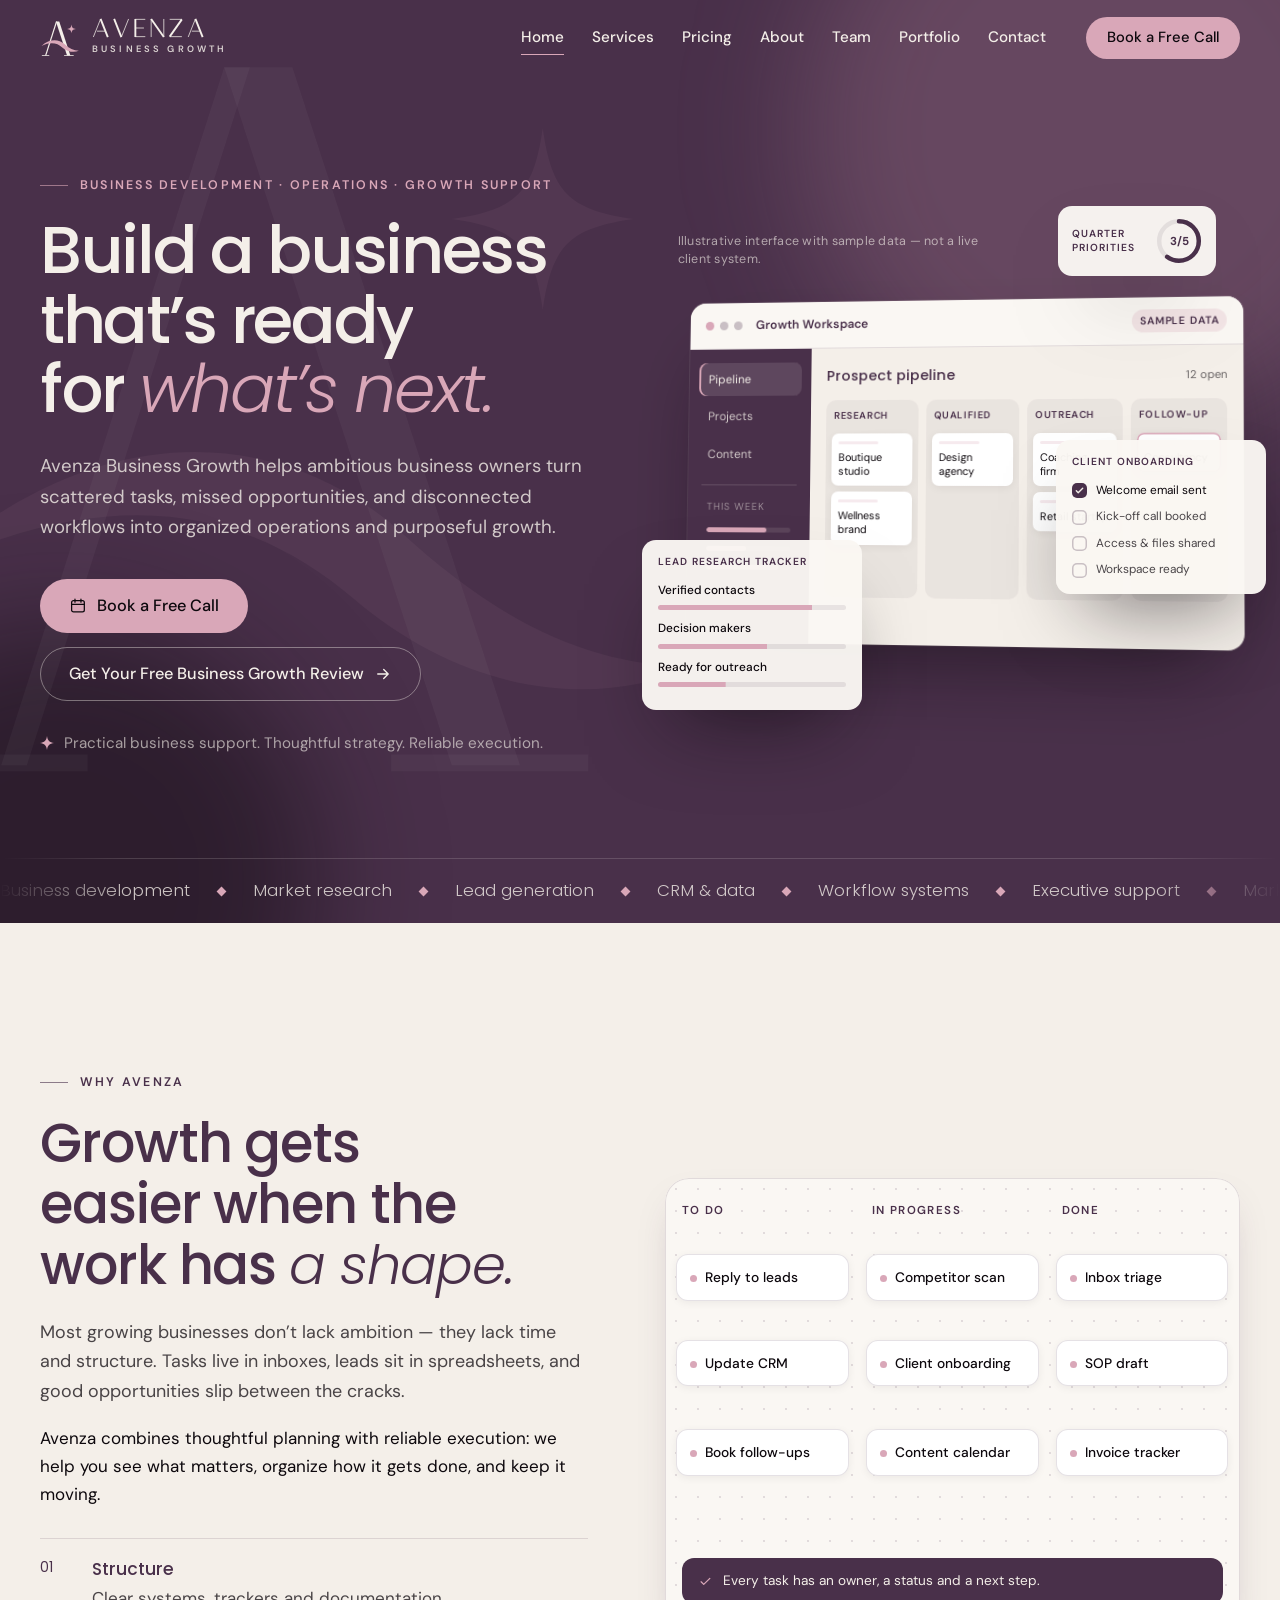
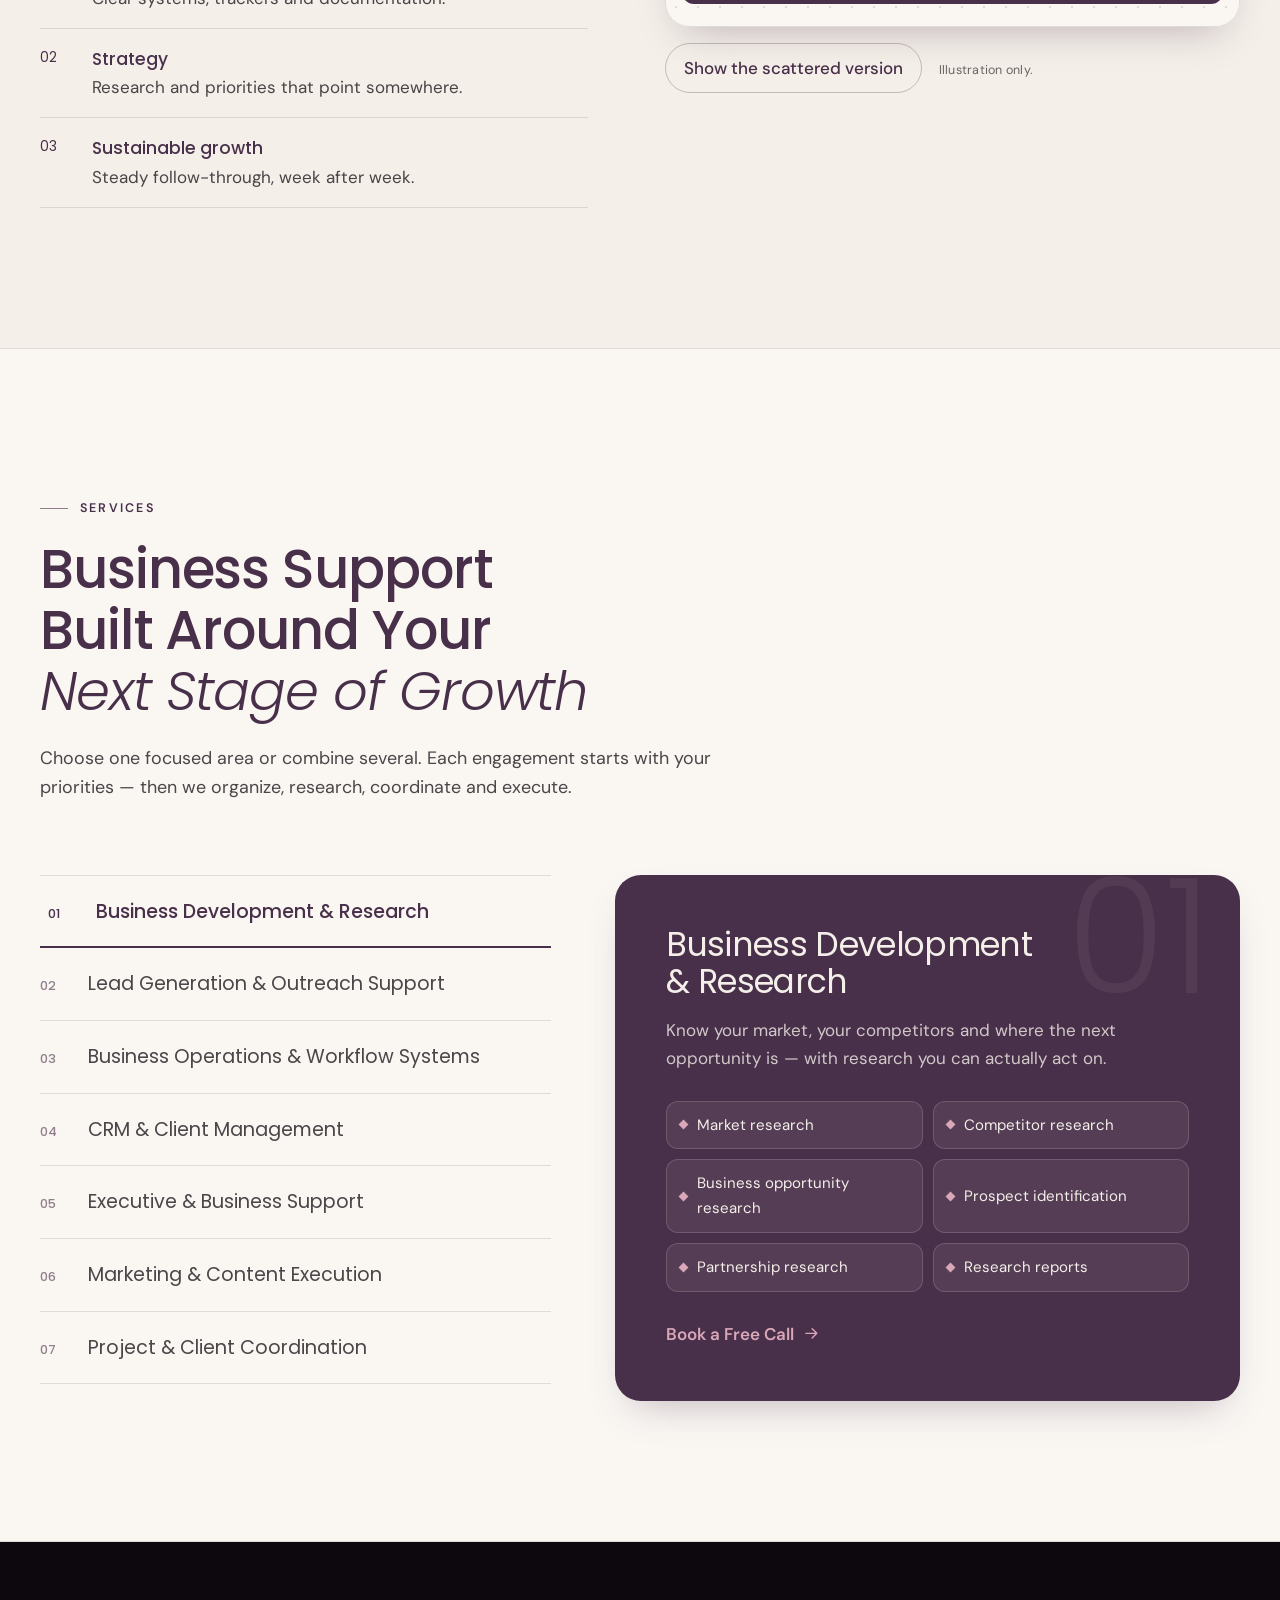
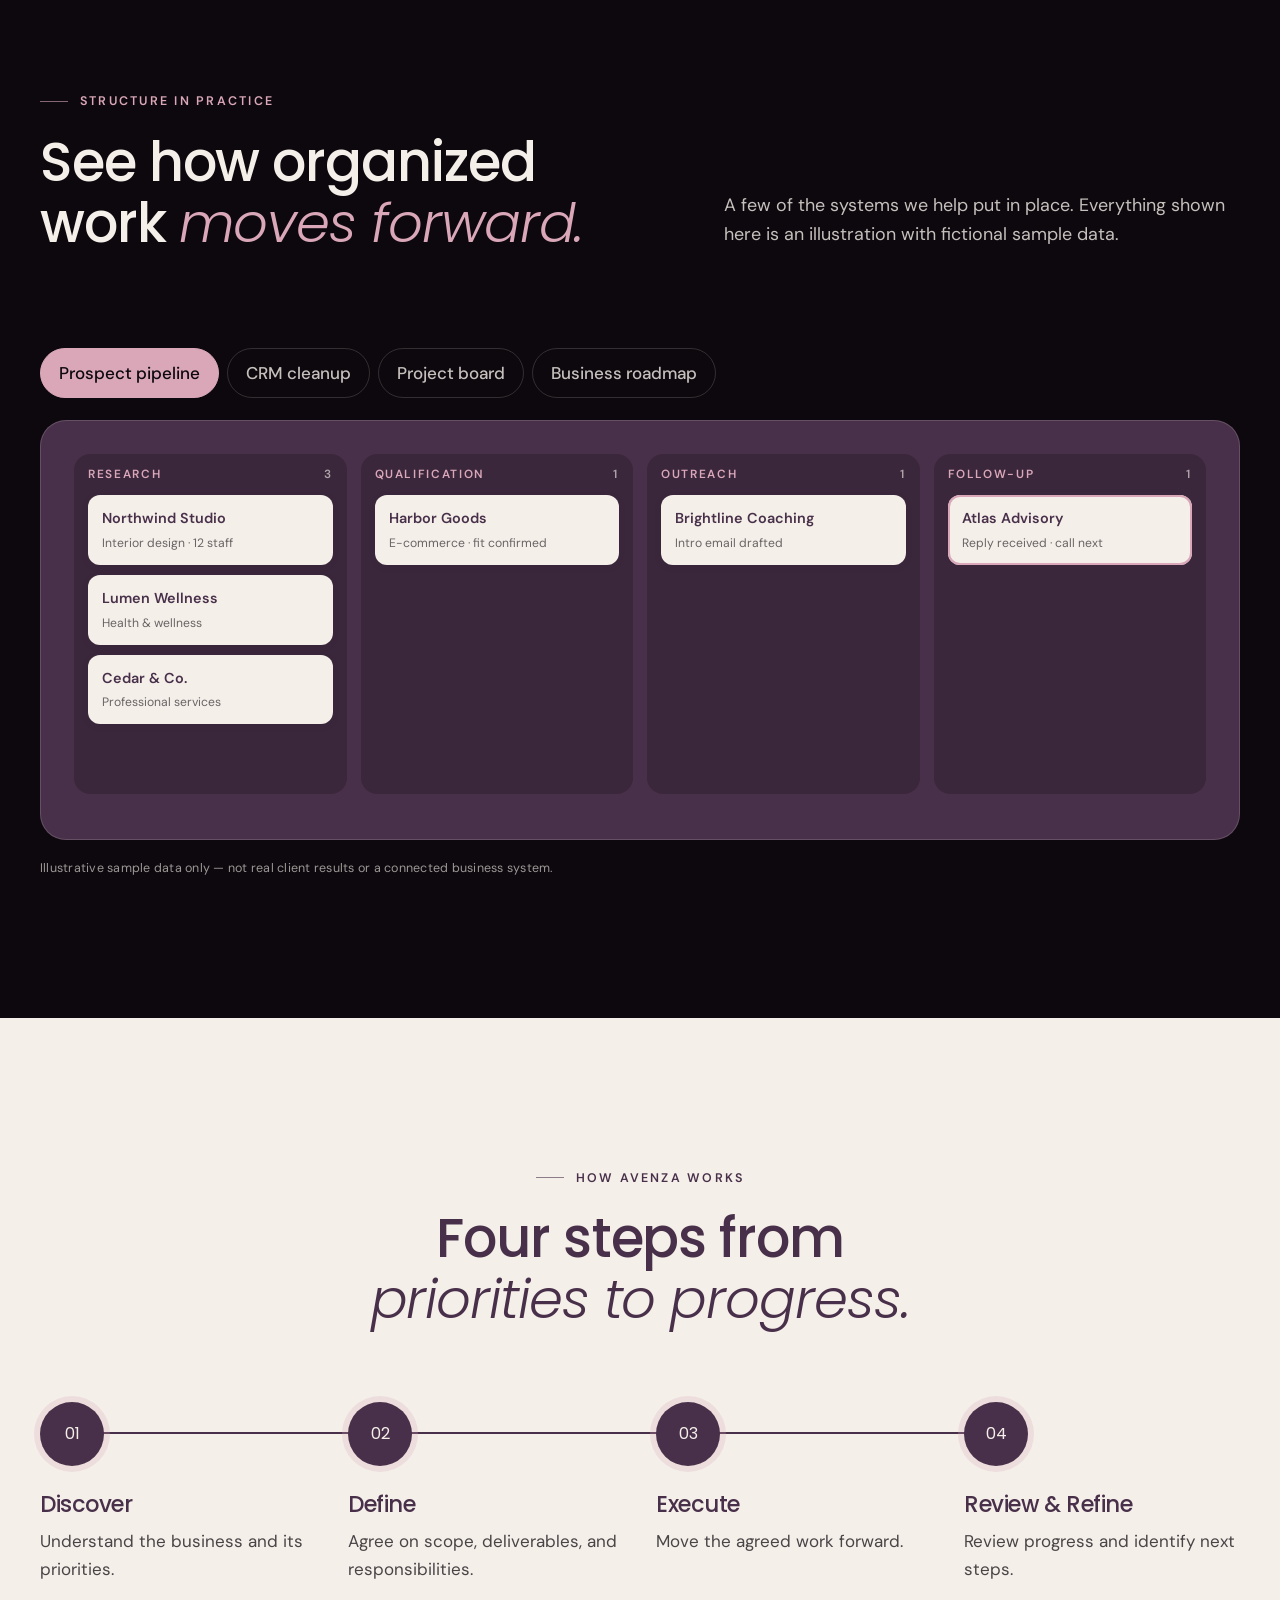
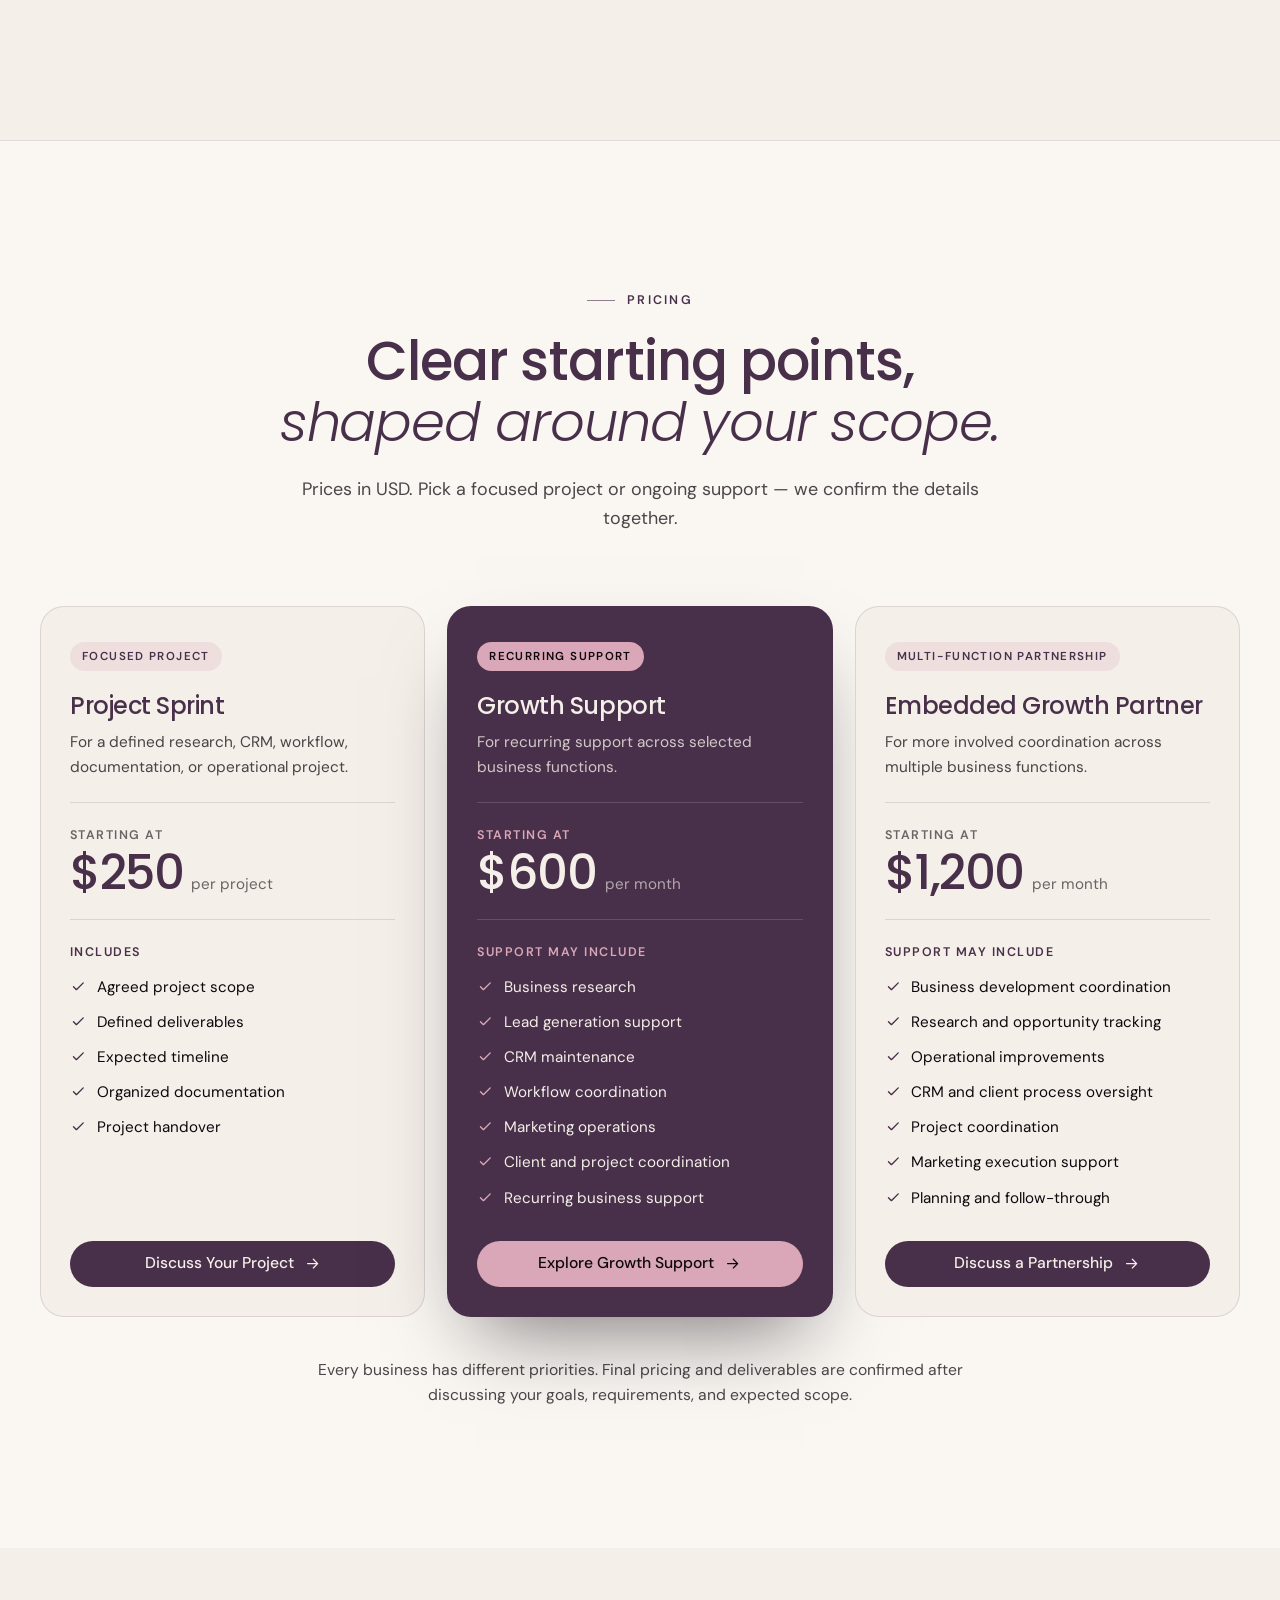
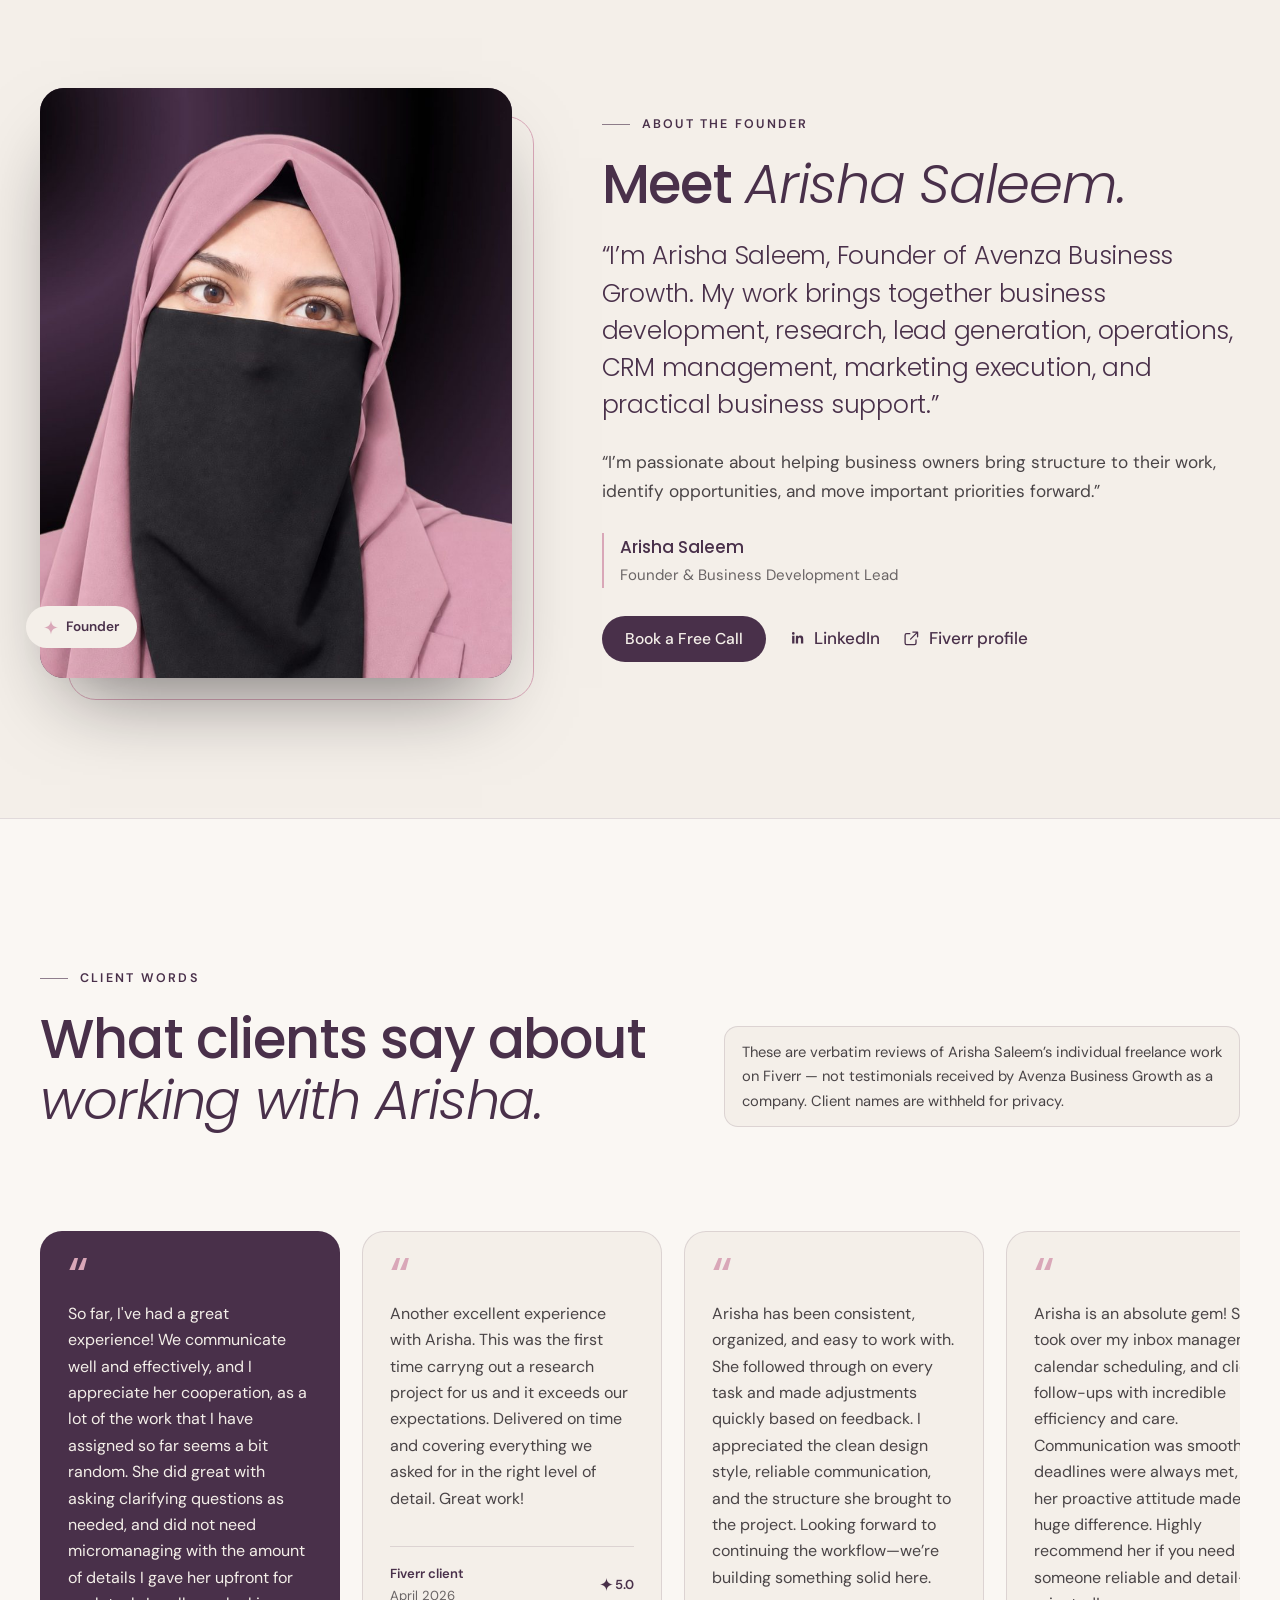
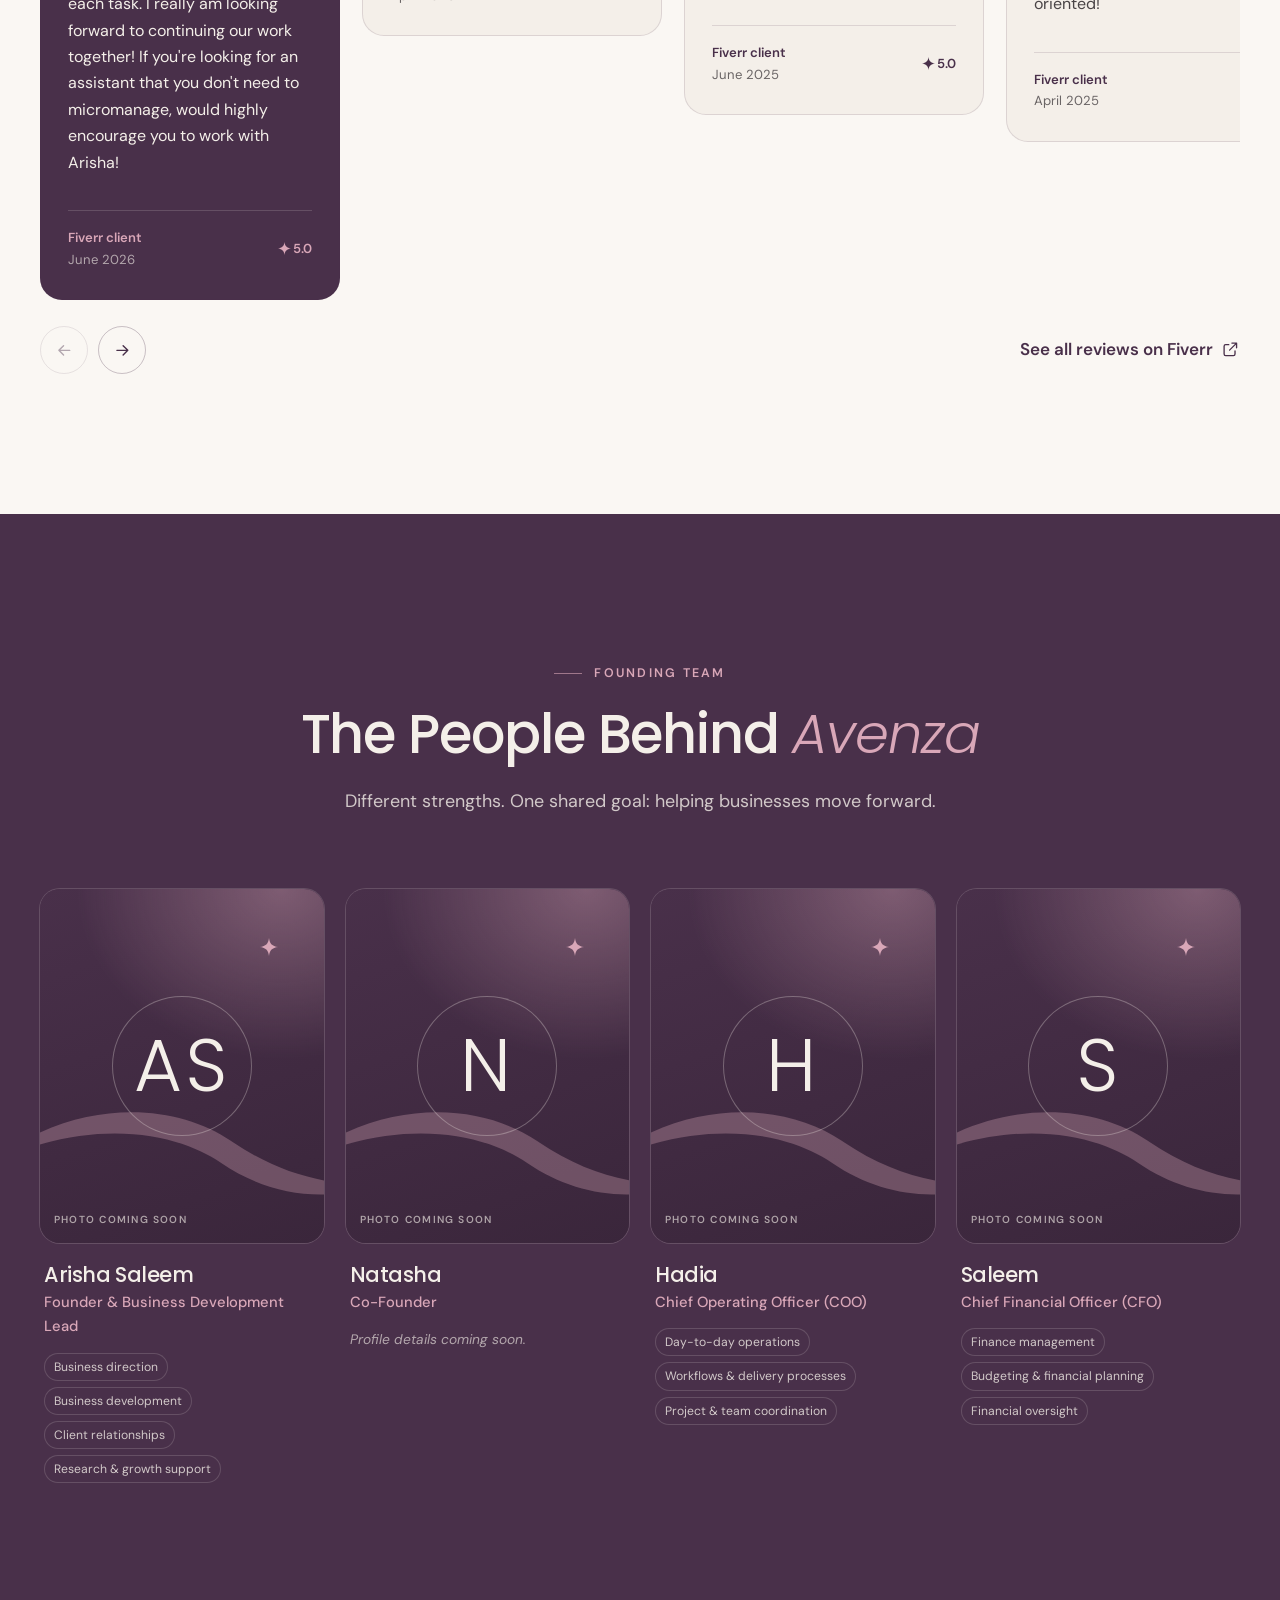
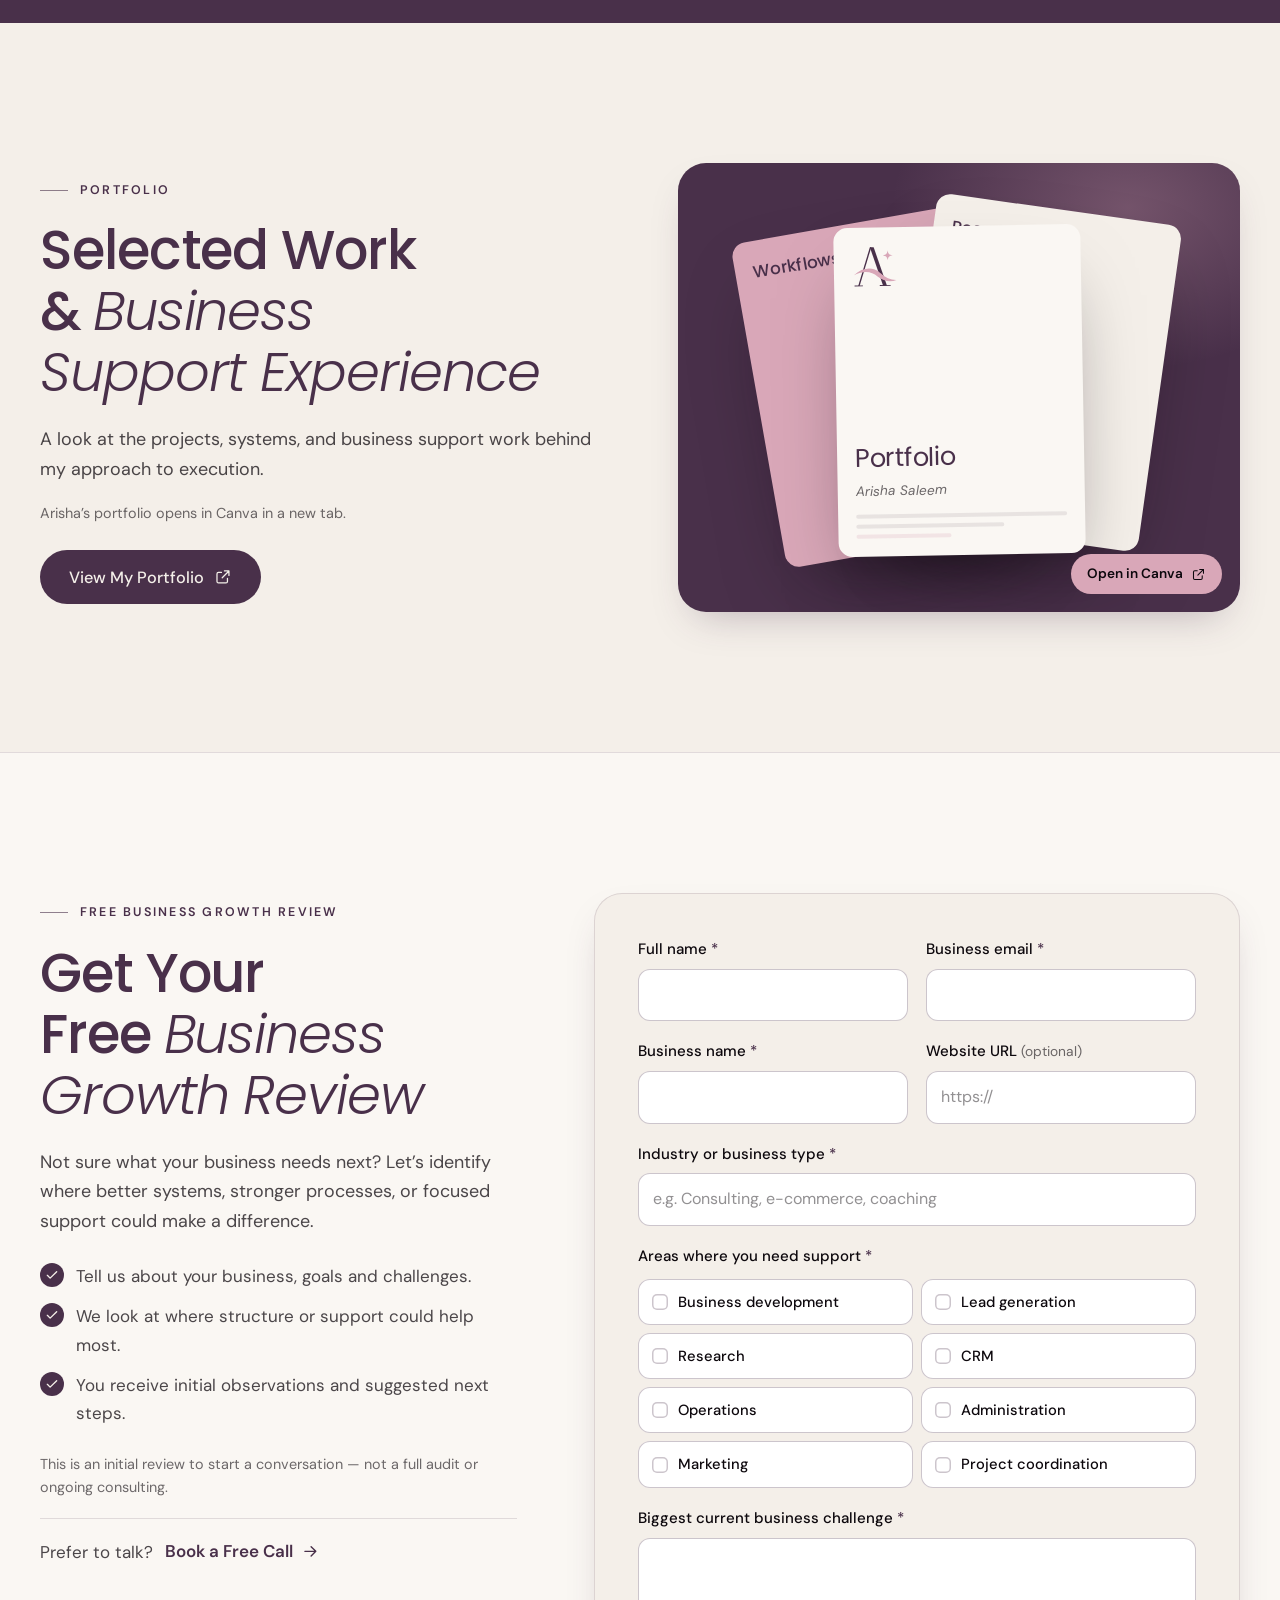
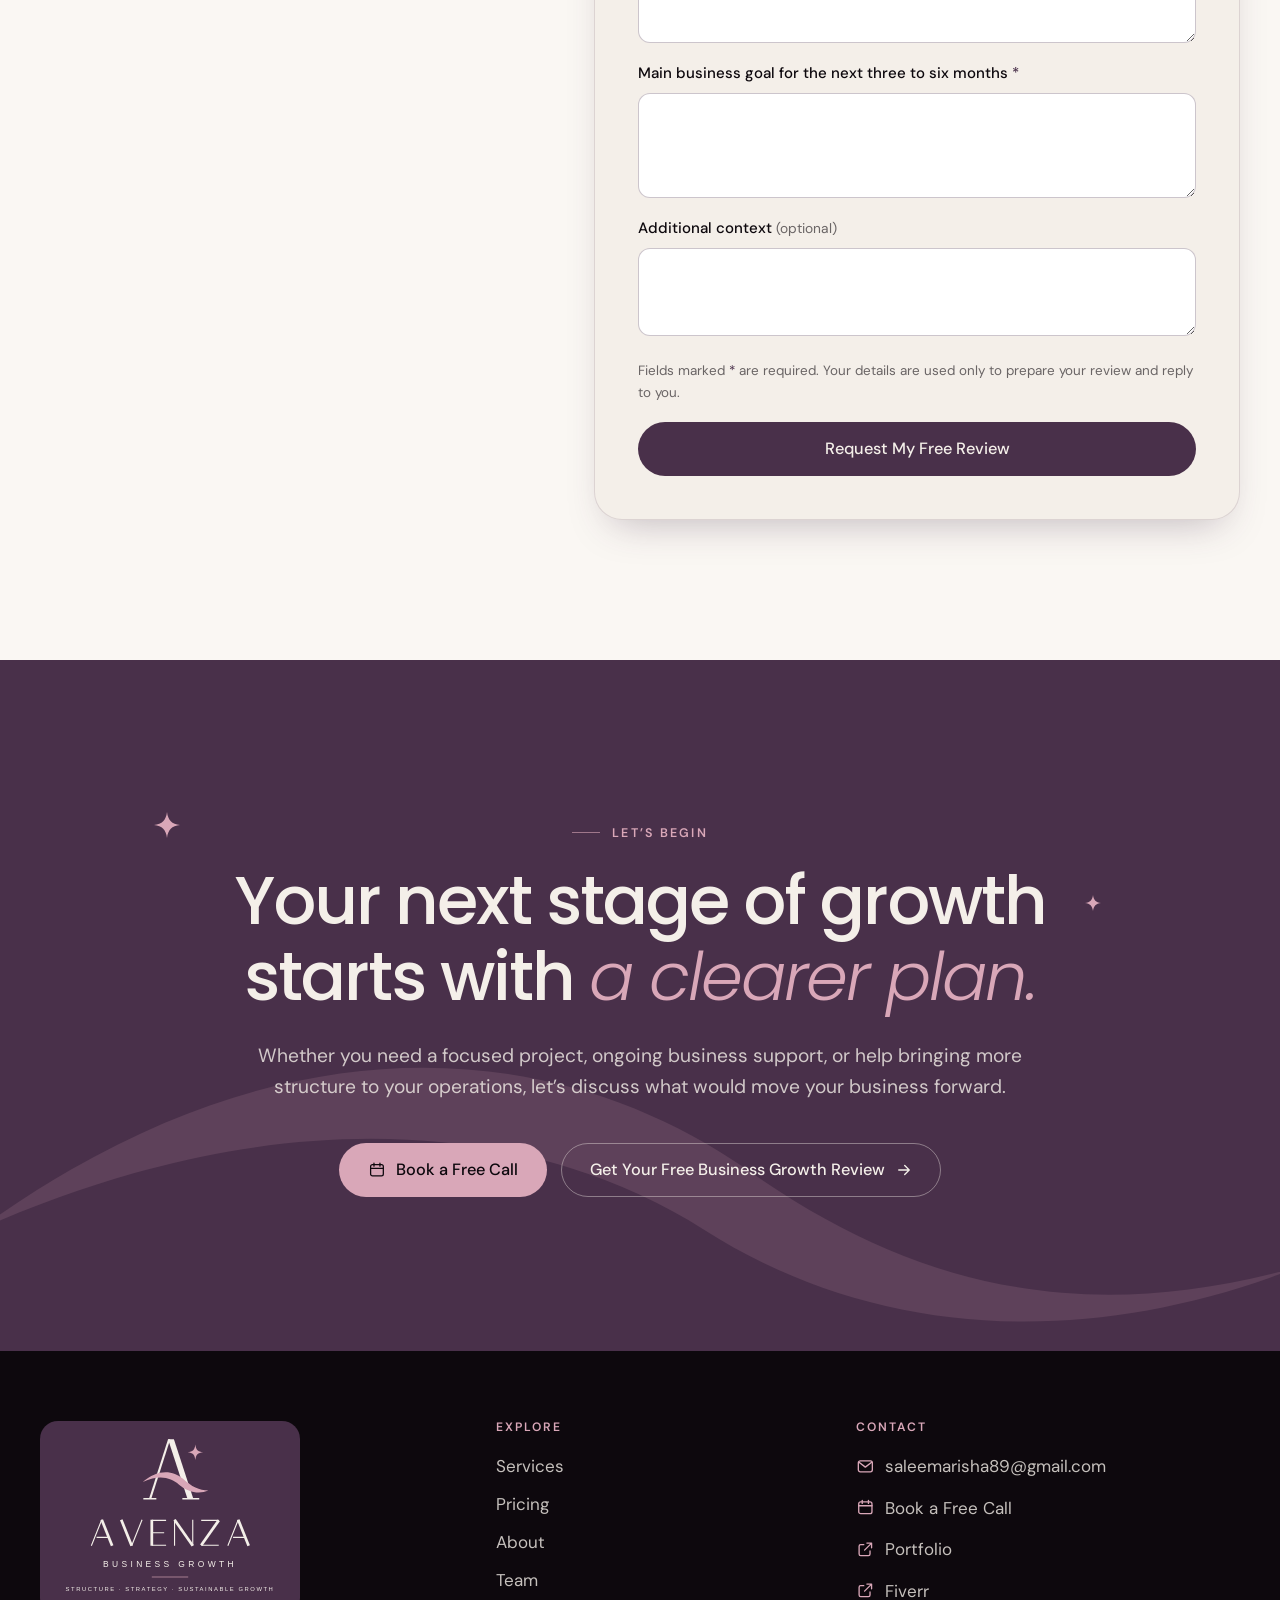
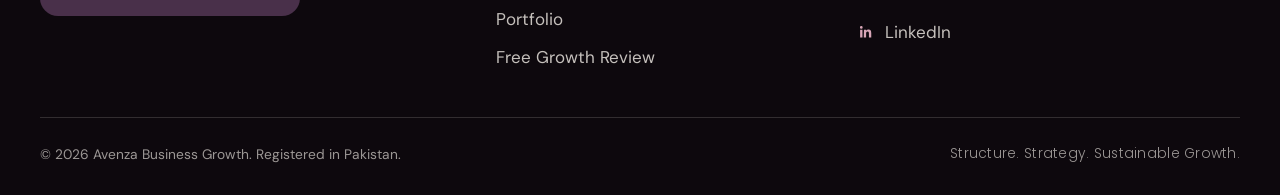
==== index.html @ a4ccec31 "Add Avenza Business Growth website Static HTML/CSS/JS site for Avenza Business Growth: hero with ani" ====
<!DOCTYPE html>
<html lang="en">
<head>
  <meta charset="UTF-8">
  <meta name="viewport" content="width=device-width, initial-scale=1">
  <title>Avenza Business Growth | Business Development, Operations &amp; Growth Support</title>
  <meta name="description" content="Practical business development, lead generation, operations, CRM, research, and growth support for entrepreneurs and growing businesses.">
  <meta name="theme-color" content="#49304A">
  <meta property="og:type" content="website">
  <meta property="og:title" content="Avenza Business Growth | Business Development, Operations &amp; Growth Support">
  <meta property="og:description" content="Practical business development, lead generation, operations, CRM, research, and growth support for entrepreneurs and growing businesses.">
  <meta property="og:image" content="assets/brand/avenza-logo-inverted-plum.svg">
  <link rel="icon" href="favicon.svg" type="image/svg+xml">
  <link rel="apple-touch-icon" href="assets/brand/favicon.svg">
  <link rel="preconnect" href="https://fonts.googleapis.com">
  <link rel="preconnect" href="https://fonts.gstatic.com" crossorigin>
  <link href="https://fonts.googleapis.com/css2?family=DM+Sans:ital,opsz,wght@0,9..40,400;0,9..40,500;0,9..40,600;1,9..40,400&family=Poppins:ital,wght@0,300;0,400;0,500;0,600;1,300;1,400&display=swap" rel="stylesheet">
  <link rel="stylesheet" href="assets/css/avenza.css">
  <script>document.documentElement.classList.add("js");</script>
</head>
<body>
  <!-- Brand symbols (shared by nav, footer and decorative marks) -->
  <svg width="0" height="0" class="sr-only" aria-hidden="true" focusable="false">
    <symbol id="avz-emblem" viewBox="14 6 108 100">
      <path style="fill:currentColor" d="M57 10H66L96 102H87Z"/>
      <path style="fill:currentColor" d="M57 10H60.4L31 102H27.6Z"/>
      <path style="fill:currentColor" d="M19 100.6H39V102.8H19ZM79 100.6H105V102.8H79Z"/>
      <path style="fill:var(--logo-accent, #D9A7B8)" d="M18 76C40 56 64 57 80 71C93 83 105 89 119 89C105 95 88 92 74 80C61 69 44 64 18 76Z"/>
      <path style="fill:var(--logo-accent, #D9A7B8)" d="M99 18C100.2 26.5 102.5 28.8 111 30C102.5 31.2 100.2 33.5 99 42C97.8 33.5 95.5 31.2 87 30C95.5 28.8 97.8 26.5 99 18Z"/>
    </symbol>
    <symbol id="avz-wordmark" viewBox="-2 -2 248 44">
      <g fill="none" style="stroke:currentColor">
        <path stroke-width="1.7" d="M1 40L17 0M9 27H27"/><path stroke-width="4.2" d="M17 0L33 40"/>
        <path stroke-width="4.2" d="M47 0L63 40"/><path stroke-width="1.7" d="M63 40L79 0"/>
        <path stroke-width="4.2" d="M94 0V40"/><path stroke-width="1.7" d="M94 0.85H116M94 20H113M94 39.15H116"/>
        <path stroke-width="1.7" d="M129 0V40M157 0V40"/><path stroke-width="4.2" d="M129 0L157 40"/>
        <path stroke-width="1.7" d="M170 0.85H197M170 39.15H197"/><path stroke-width="4.2" d="M197 0.85L170 39.15"/>
        <path stroke-width="1.7" d="M211 40L227 0M219 27H237"/><path stroke-width="4.2" d="M227 0L243 40"/>
      </g>
    </symbol>
    <symbol id="i-sparkle" viewBox="0 0 24 24"><path d="M12 0C12.9 7.6 16.4 11.1 24 12C16.4 12.9 12.9 16.4 12 24C11.1 16.4 7.6 12.9 0 12C7.6 11.1 11.1 7.6 12 0Z"/></symbol>
    <symbol id="i-arrow" viewBox="0 0 24 24"><path d="M5 12h13M13 6l6 6-6 6" fill="none" stroke="currentColor" stroke-width="1.8" stroke-linecap="round" stroke-linejoin="round"/></symbol>
    <symbol id="i-check" viewBox="0 0 24 24"><path d="M5 12.5l4.2 4.2L19 7" fill="none" stroke="currentColor" stroke-width="2" stroke-linecap="round" stroke-linejoin="round"/></symbol>
    <symbol id="i-calendar" viewBox="0 0 24 24"><g fill="none" stroke="currentColor" stroke-width="1.7" stroke-linecap="round"><rect x="3.5" y="5" width="17" height="15" rx="2.5"/><path d="M3.5 10h17M8 3v4M16 3v4"/></g></symbol>
    <symbol id="i-mail" viewBox="0 0 24 24"><g fill="none" stroke="currentColor" stroke-width="1.7" stroke-linejoin="round"><rect x="3" y="5" width="18" height="14" rx="2.5"/><path d="M3.5 6.5l8.5 6.5 8.5-6.5"/></g></symbol>
    <symbol id="i-external" viewBox="0 0 24 24"><path d="M14 4h6v6M20 4l-9 9M18 14v4a2 2 0 0 1-2 2H6a2 2 0 0 1-2-2V8a2 2 0 0 1 2-2h4" fill="none" stroke="currentColor" stroke-width="1.7" stroke-linecap="round" stroke-linejoin="round"/></symbol>
    <symbol id="i-linkedin" viewBox="0 0 24 24"><path fill="currentColor" d="M5.3 8.6h3v10.1h-3zM6.8 3.9a1.75 1.75 0 1 1 0 3.5 1.75 1.75 0 0 1 0-3.5zM10.2 8.6h2.9V10h.04c.4-.76 1.38-1.56 2.85-1.56 3.05 0 3.6 2 3.6 4.6v5.66h-3v-5c0-1.2-.02-2.74-1.67-2.74-1.67 0-1.93 1.3-1.93 2.65v5.1h-3z"/></symbol>
  </svg>

  <a class="skip-link" href="#main">Skip to content</a>

  <!-- ============ NAVIGATION ============ -->
  <header class="site-header" data-header>
    <nav class="nav container" aria-label="Primary">
      <a class="nav-logo" href="#home" aria-label="Avenza Business Growth — home">
        <svg class="nav-logo-emblem" aria-hidden="true"><use href="#avz-emblem"/></svg>
        <span class="nav-logo-text">
          <svg class="nav-logo-word" aria-hidden="true"><use href="#avz-wordmark"/></svg>
          <span class="nav-logo-sub">Business Growth</span>
        </span>
      </a>
      <button class="nav-toggle" type="button" aria-expanded="false" aria-controls="nav-menu" data-nav-toggle>
        <span class="sr-only">Open menu</span>
        <span class="nav-toggle-bars" aria-hidden="true"><span></span><span></span></span>
      </button>
      <div class="nav-menu" id="nav-menu" data-nav-menu>
        <ul class="nav-links">
          <li><a href="#home">Home</a></li>
          <li><a href="#services">Services</a></li>
          <li><a href="#pricing">Pricing</a></li>
          <li><a href="#about">About</a></li>
          <li><a href="#team">Team</a></li>
          <li><a href="#portfolio">Portfolio</a></li>
          <li><a href="#review">Contact</a></li>
        </ul>
        <a class="btn btn-pink nav-cta" data-link="booking" href="https://cal.com/arisha-saleem-efihir/book-free-call-with-arisha" target="_blank" rel="noopener">Book a Free Call</a>
      </div>
    </nav>
  </header>

  <main id="main">
    <!-- ============ HERO ============ -->
    <section class="hero" id="home" aria-labelledby="hero-title">
      <div class="hero-bg" aria-hidden="true">
        <span class="hero-glow hero-glow-1"></span>
        <span class="hero-glow hero-glow-2"></span>
        <svg class="hero-emblem-ghost"><use href="#avz-emblem"/></svg>
      </div>
      <div class="container hero-grid">
        <div class="hero-copy">
          <p class="eyebrow eyebrow-light" data-reveal>Business Development · Operations · Growth Support</p>
          <h1 class="hero-title" id="hero-title" data-split>Build a business that’s ready for <em>what’s next.</em></h1>
          <p class="hero-lede" data-reveal style="--d:.5s">Avenza Business Growth helps ambitious business owners turn scattered tasks, missed opportunities, and disconnected workflows into organized operations and purposeful growth.</p>
          <div class="hero-ctas" data-reveal style="--d:.65s">
            <a class="btn btn-pink btn-lg" data-link="booking" href="https://cal.com/arisha-saleem-efihir/book-free-call-with-arisha" target="_blank" rel="noopener">
              <svg class="i" aria-hidden="true"><use href="#i-calendar"/></svg> Book a Free Call
            </a>
            <a class="btn btn-ghost-light btn-lg" href="#review">Get Your Free Business Growth Review <svg class="i" aria-hidden="true"><use href="#i-arrow"/></svg></a>
          </div>
          <p class="hero-statement" data-reveal style="--d:.8s">
            <svg class="i i-spark" aria-hidden="true"><use href="#i-sparkle"/></svg>
            Practical business support. Thoughtful strategy. Reliable execution.
          </p>
        </div>

        <figure class="hero-visual" data-parallax>
          <div class="mock-window" aria-hidden="true">
            <div class="mock-bar">
              <span class="mock-dots"><i></i><i></i><i></i></span>
              <span class="mock-title">Growth Workspace</span>
              <span class="mock-pill">Sample data</span>
            </div>
            <div class="mock-body">
              <div class="mock-side">
                <span class="mock-nav is-active" data-mock-tab="pipeline">Pipeline</span>
                <span class="mock-nav" data-mock-tab="projects">Projects</span>
                <span class="mock-nav" data-mock-tab="calendar">Content</span>
                <span class="mock-side-sep"></span>
                <span class="mock-mini-label">This week</span>
                <span class="mock-mini-bar"><i style="--w:72%"></i></span>
                <span class="mock-mini-bar"><i style="--w:48%"></i></span>
                <span class="mock-mini-bar"><i style="--w:86%"></i></span>
              </div>
              <div class="mock-main">
                <div class="mock-view is-active" data-mock-view="pipeline">
                  <div class="mv-head"><b>Prospect pipeline</b><span>12 open</span></div>
                  <div class="kanban">
                    <div class="kb-col"><span class="kb-h">Research</span><span class="kb-card"><i></i>Boutique studio</span><span class="kb-card"><i></i>Wellness brand</span></div>
                    <div class="kb-col"><span class="kb-h">Qualified</span><span class="kb-card kb-move"><i></i>Design agency</span></div>
                    <div class="kb-col"><span class="kb-h">Outreach</span><span class="kb-card"><i></i>Coaching firm</span><span class="kb-card"><i></i>Retail startup</span></div>
                    <div class="kb-col"><span class="kb-h">Follow-up</span><span class="kb-card is-hot"><i></i>Consultancy</span></div>
                  </div>
                </div>
                <div class="mock-view" data-mock-view="projects">
                  <div class="mv-head"><b>Project board</b><span>4 active</span></div>
                  <div class="pj-rows">
                    <span class="pj-row"><span>CRM cleanup</span><em class="tag tag-done">Done</em><i style="--w:100%"></i></span>
                    <span class="pj-row"><span>SOP library</span><em class="tag">In progress</em><i style="--w:64%"></i></span>
                    <span class="pj-row"><span>Market research</span><em class="tag">In progress</em><i style="--w:42%"></i></span>
                    <span class="pj-row"><span>Onboarding flow</span><em class="tag tag-next">Next</em><i style="--w:12%"></i></span>
                  </div>
                </div>
                <div class="mock-view" data-mock-view="calendar">
                  <div class="mv-head"><b>Marketing calendar</b><span>Oct</span></div>
                  <div class="cal-grid">
                    <span>Mon</span><span>Tue</span><span>Wed</span><span>Thu</span><span>Fri</span>
                    <em class="c1">Blog</em><em class="c0"></em><em class="c2">Newsletter</em><em class="c0"></em><em class="c3">Social</em>
                    <em class="c0"></em><em class="c3">Social</em><em class="c0"></em><em class="c1">Case notes</em><em class="c0"></em>
                    <em class="c2">Report</em><em class="c0"></em><em class="c3">Social</em><em class="c0"></em><em class="c1">Plan</em>
                  </div>
                </div>
              </div>
            </div>
          </div>

          <div class="float-card fc-leads" aria-hidden="true" data-depth="1.6">
            <span class="fc-label">Lead research tracker</span>
            <span class="lead-row"><b>Verified contacts</b><i style="--w:82%"></i></span>
            <span class="lead-row"><b>Decision makers</b><i style="--w:58%"></i></span>
            <span class="lead-row"><b>Ready for outreach</b><i style="--w:36%"></i></span>
          </div>
          <div class="float-card fc-onboard" aria-hidden="true" data-depth="2.4">
            <span class="fc-label">Client onboarding</span>
            <ul class="checklist" data-checklist>
              <li>Welcome email sent</li>
              <li>Kick-off call booked</li>
              <li>Access &amp; files shared</li>
              <li>Workspace ready</li>
            </ul>
          </div>
          <div class="float-card fc-plan" aria-hidden="true" data-depth="1">
            <span class="fc-label">Quarter priorities</span>
            <span class="plan-ring"><svg viewBox="0 0 36 36"><circle cx="18" cy="18" r="15.5"/><circle class="plan-ring-val" cx="18" cy="18" r="15.5"/></svg><b>3/5</b></span>
          </div>
          <figcaption class="visual-note">Illustrative interface with sample data — not a live client system.</figcaption>
        </figure>
      </div>
      <div class="hero-ticker" aria-hidden="true">
        <div class="ticker-track">
          <span>Business development</span><i></i><span>Market research</span><i></i><span>Lead generation</span><i></i><span>CRM &amp; data</span><i></i><span>Workflow systems</span><i></i><span>Executive support</span><i></i><span>Marketing execution</span><i></i><span>Project coordination</span><i></i>
          <span>Business development</span><i></i><span>Market research</span><i></i><span>Lead generation</span><i></i><span>CRM &amp; data</span><i></i><span>Workflow systems</span><i></i><span>Executive support</span><i></i><span>Marketing execution</span><i></i><span>Project coordination</span><i></i>
        </div>
      </div>
    </section>

    <!-- ============ SCATTERED → STRUCTURED ============ -->
    <section class="section structure" id="structure" aria-labelledby="structure-title">
      <div class="container structure-grid">
        <div class="structure-copy">
          <p class="eyebrow" data-reveal>Why Avenza</p>
          <h2 class="h2" id="structure-title" data-reveal>Growth gets easier when the work has <em>a shape.</em></h2>
          <p class="lede" data-reveal>Most growing businesses don’t lack ambition — they lack time and structure. Tasks live in inboxes, leads sit in spreadsheets, and good opportunities slip between the cracks.</p>
          <p data-reveal>Avenza combines thoughtful planning with reliable execution: we help you see what matters, organize how it gets done, and keep it moving.</p>
          <ul class="pillars" data-reveal>
            <li><span>01</span><b>Structure</b> Clear systems, trackers and documentation.</li>
            <li><span>02</span><b>Strategy</b> Research and priorities that point somewhere.</li>
            <li><span>03</span><b>Sustainable growth</b> Steady follow-through, week after week.</li>
          </ul>
        </div>
        <div class="sorter-wrap" data-reveal>
          <div class="sorter" data-sorter aria-hidden="true">
            <span class="sorter-col-h" style="--x:2%">To do</span>
            <span class="sorter-col-h" style="--x:35%">In progress</span>
            <span class="sorter-col-h" style="--x:68%">Done</span>
            <span class="chip" style="--sx:6%;--sy:8%;--sr:-8deg;--ox:2%;--oy:17%">Reply to leads</span>
            <span class="chip" style="--sx:52%;--sy:4%;--sr:6deg;--ox:2%;--oy:36%">Update CRM</span>
            <span class="chip" style="--sx:28%;--sy:26%;--sr:-4deg;--ox:2%;--oy:56%">Book follow-ups</span>
            <span class="chip" style="--sx:64%;--sy:30%;--sr:10deg;--ox:35%;--oy:17%">Competitor scan</span>
            <span class="chip" style="--sx:4%;--sy:50%;--sr:5deg;--ox:35%;--oy:36%">Client onboarding</span>
            <span class="chip" style="--sx:44%;--sy:56%;--sr:-11deg;--ox:35%;--oy:56%">Content calendar</span>
            <span class="chip" style="--sx:66%;--sy:60%;--sr:4deg;--ox:68%;--oy:17%">Inbox triage</span>
            <span class="chip" style="--sx:14%;--sy:72%;--sr:-6deg;--ox:68%;--oy:36%">SOP draft</span>
            <span class="chip" style="--sx:46%;--sy:76%;--sr:8deg;--ox:68%;--oy:56%">Invoice tracker</span>
            <span class="sorter-foot"><svg class="i"><use href="#i-check"/></svg> Every task has an owner, a status and a next step.</span>
          </div>
          <button class="sorter-toggle" type="button" data-sorter-toggle aria-pressed="false">Organize the work</button>
          <p class="visual-note visual-note-dark">Illustration only.</p>
        </div>
      </div>
    </section>

    <!-- ============ SERVICES ============ -->
    <section class="section services" id="services" aria-labelledby="services-title">
      <div class="container">
        <div class="section-head">
          <p class="eyebrow" data-reveal>Services</p>
          <h2 class="h2" id="services-title" data-reveal>Business Support Built Around Your <em>Next Stage of Growth</em></h2>
          <p class="lede" data-reveal>Choose one focused area or combine several. Each engagement starts with your priorities — then we organize, research, coordinate and execute.</p>
        </div>

        <div class="svc" data-tabs data-reveal>
          <div class="svc-list" role="tablist" aria-label="Service areas" aria-orientation="vertical">
            <button class="svc-tab" role="tab" id="svc-t1" aria-controls="svc-p1" aria-selected="true"><span class="svc-num">01</span>Business Development &amp; Research</button>
            <button class="svc-tab" role="tab" id="svc-t2" aria-controls="svc-p2" aria-selected="false" tabindex="-1"><span class="svc-num">02</span>Lead Generation &amp; Outreach Support</button>
            <button class="svc-tab" role="tab" id="svc-t3" aria-controls="svc-p3" aria-selected="false" tabindex="-1"><span class="svc-num">03</span>Business Operations &amp; Workflow Systems</button>
            <button class="svc-tab" role="tab" id="svc-t4" aria-controls="svc-p4" aria-selected="false" tabindex="-1"><span class="svc-num">04</span>CRM &amp; Client Management</button>
            <button class="svc-tab" role="tab" id="svc-t5" aria-controls="svc-p5" aria-selected="false" tabindex="-1"><span class="svc-num">05</span>Executive &amp; Business Support</button>
            <button class="svc-tab" role="tab" id="svc-t6" aria-controls="svc-p6" aria-selected="false" tabindex="-1"><span class="svc-num">06</span>Marketing &amp; Content Execution</button>
            <button class="svc-tab" role="tab" id="svc-t7" aria-controls="svc-p7" aria-selected="false" tabindex="-1"><span class="svc-num">07</span>Project &amp; Client Coordination</button>
          </div>

          <div class="svc-panels">
            <article class="svc-panel" role="tabpanel" id="svc-p1" aria-labelledby="svc-t1" tabindex="0">
              <span class="svc-big">01</span>
              <h3>Business Development &amp; Research</h3>
              <p>Know your market, your competitors and where the next opportunity is — with research you can actually act on.</p>
              <ul class="svc-items"><li>Market research</li><li>Competitor research</li><li>Business opportunity research</li><li>Prospect identification</li><li>Partnership research</li><li>Research reports</li></ul>
              <a class="text-link" data-link="booking" href="https://cal.com/arisha-saleem-efihir/book-free-call-with-arisha" target="_blank" rel="noopener">Book a Free Call <svg class="i" aria-hidden="true"><use href="#i-arrow"/></svg></a>
            </article>
            <article class="svc-panel" role="tabpanel" id="svc-p2" aria-labelledby="svc-t2" tabindex="0" hidden>
              <span class="svc-big">02</span>
              <h3>Lead Generation &amp; Outreach Support</h3>
              <p>Well-researched prospects, organized contact data and outreach that’s prepared and followed up — so your pipeline never goes quiet.</p>
              <ul class="svc-items"><li>Prospect research</li><li>Lead list development</li><li>Contact data organization</li><li>Outreach preparation</li><li>Follow-up tracking</li><li>CRM prospect organization</li></ul>
              <p class="svc-note">We support your outreach process; sales and conversions depend on your offer and market, so we don’t guarantee them.</p>
              <a class="text-link" data-link="booking" href="https://cal.com/arisha-saleem-efihir/book-free-call-with-arisha" target="_blank" rel="noopener">Book a Free Call <svg class="i" aria-hidden="true"><use href="#i-arrow"/></svg></a>
            </article>
            <article class="svc-panel" role="tabpanel" id="svc-p3" aria-labelledby="svc-t3" tabindex="0" hidden>
              <span class="svc-big">03</span>
              <h3>Business Operations &amp; Workflow Systems</h3>
              <p>Turn the way your business runs into clear, repeatable systems that your team can follow and improve.</p>
              <ul class="svc-items"><li>Workflow organization</li><li>SOP documentation</li><li>Task trackers</li><li>Project management systems</li><li>Recurring tasks</li><li>Operational documentation</li></ul>
              <a class="text-link" data-link="booking" href="https://cal.com/arisha-saleem-efihir/book-free-call-with-arisha" target="_blank" rel="noopener">Book a Free Call <svg class="i" aria-hidden="true"><use href="#i-arrow"/></svg></a>
            </article>
            <article class="svc-panel" role="tabpanel" id="svc-p4" aria-labelledby="svc-t4" tabindex="0" hidden>
              <span class="svc-big">04</span>
              <h3>CRM &amp; Client Management</h3>
              <p>A CRM that reflects reality: clean contacts, a pipeline you can trust and follow-ups that happen on time.</p>
              <ul class="svc-items"><li>CRM setup and cleanup</li><li>Contact organization</li><li>Pipeline management</li><li>Follow-up systems</li><li>Client onboarding workflows</li><li>Reporting</li></ul>
              <a class="text-link" data-link="booking" href="https://cal.com/arisha-saleem-efihir/book-free-call-with-arisha" target="_blank" rel="noopener">Book a Free Call <svg class="i" aria-hidden="true"><use href="#i-arrow"/></svg></a>
            </article>
            <article class="svc-panel" role="tabpanel" id="svc-p5" aria-labelledby="svc-t5" tabindex="0" hidden>
              <span class="svc-big">05</span>
              <h3>Executive &amp; Business Support</h3>
              <p>Reliable day-to-day support that protects your time and keeps communication, calendars and documents in order.</p>
              <ul class="svc-items"><li>Inbox organization</li><li>Calendar coordination</li><li>Meeting scheduling</li><li>Client communication support</li><li>Document preparation</li><li>Task tracking</li></ul>
              <a class="text-link" data-link="booking" href="https://cal.com/arisha-saleem-efihir/book-free-call-with-arisha" target="_blank" rel="noopener">Book a Free Call <svg class="i" aria-hidden="true"><use href="#i-arrow"/></svg></a>
            </article>
            <article class="svc-panel" role="tabpanel" id="svc-p6" aria-labelledby="svc-t6" tabindex="0" hidden>
              <span class="svc-big">06</span>
              <h3>Marketing &amp; Content Execution</h3>
              <p>Consistent marketing comes from consistent coordination. We help plan, organize and keep campaigns moving.</p>
              <ul class="svc-items"><li>Content research</li><li>Content calendars</li><li>Social scheduling support</li><li>Marketing coordination</li><li>Campaign administration</li><li>Basic reporting</li></ul>
              <a class="text-link" data-link="booking" href="https://cal.com/arisha-saleem-efihir/book-free-call-with-arisha" target="_blank" rel="noopener">Book a Free Call <svg class="i" aria-hidden="true"><use href="#i-arrow"/></svg></a>
            </article>
            <article class="svc-panel" role="tabpanel" id="svc-p7" aria-labelledby="svc-t7" tabindex="0" hidden>
              <span class="svc-big">07</span>
              <h3>Project &amp; Client Coordination</h3>
              <p>Keep every project and client relationship on track, with clear deliverables, owners and deadlines.</p>
              <ul class="svc-items"><li>Project trackers</li><li>Deliverable tracking</li><li>Client onboarding</li><li>Meeting follow-ups</li><li>Documentation</li><li>Deadline monitoring</li></ul>
              <a class="text-link" data-link="booking" href="https://cal.com/arisha-saleem-efihir/book-free-call-with-arisha" target="_blank" rel="noopener">Book a Free Call <svg class="i" aria-hidden="true"><use href="#i-arrow"/></svg></a>
            </article>
          </div>
        </div>
      </div>
    </section>

    <!-- ============ WORKFLOW VISUALIZATIONS ============ -->
    <section class="section workflows" id="workflows" aria-labelledby="workflows-title">
      <div class="container">
        <div class="section-head section-head-split">
          <div>
            <p class="eyebrow eyebrow-light" data-reveal>Structure in practice</p>
            <h2 class="h2" id="workflows-title" data-reveal>See how organized work <em>moves forward.</em></h2>
          </div>
          <p class="lede" data-reveal>A few of the systems we help put in place. Everything shown here is an illustration with fictional sample data.</p>
        </div>

        <div class="wf" data-tabs data-wf data-reveal>
          <div class="wf-tabs" role="tablist" aria-label="Workflow examples">
            <button class="wf-tab" role="tab" id="wf-t1" aria-controls="wf-p1" aria-selected="true">Prospect pipeline</button>
            <button class="wf-tab" role="tab" id="wf-t2" aria-controls="wf-p2" aria-selected="false" tabindex="-1">CRM cleanup</button>
            <button class="wf-tab" role="tab" id="wf-t3" aria-controls="wf-p3" aria-selected="false" tabindex="-1">Project board</button>
            <button class="wf-tab" role="tab" id="wf-t4" aria-controls="wf-p4" aria-selected="false" tabindex="-1">Business roadmap</button>
          </div>

          <div class="wf-stage">
            <!-- Pipeline -->
            <div class="wf-panel" role="tabpanel" id="wf-p1" aria-labelledby="wf-t1" tabindex="0">
              <p class="sr-only">Illustration: prospects move from research to qualification, outreach and follow-up.</p>
              <div class="pipe" data-pipe aria-hidden="true">
                <div class="pipe-col" data-stage="0"><h4>Research</h4>
                  <div class="pipe-card"><b>Northwind Studio</b><span>Interior design · 12 staff</span></div>
                  <div class="pipe-card"><b>Lumen Wellness</b><span>Health &amp; wellness</span></div>
                  <div class="pipe-card"><b>Cedar &amp; Co.</b><span>Professional services</span></div>
                </div>
                <div class="pipe-col" data-stage="1"><h4>Qualification</h4>
                  <div class="pipe-card"><b>Harbor Goods</b><span>E-commerce · fit confirmed</span></div>
                </div>
                <div class="pipe-col" data-stage="2"><h4>Outreach</h4>
                  <div class="pipe-card"><b>Brightline Coaching</b><span>Intro email drafted</span></div>
                </div>
                <div class="pipe-col" data-stage="3"><h4>Follow-up</h4>
                  <div class="pipe-card is-hot"><b>Atlas Advisory</b><span>Reply received · call next</span></div>
                </div>
              </div>
            </div>

            <!-- CRM -->
            <div class="wf-panel" role="tabpanel" id="wf-p2" aria-labelledby="wf-t2" tabindex="0" hidden>
              <p class="sr-only">Illustration: an inconsistent contact list becomes a clean CRM view with statuses and next steps.</p>
              <div class="crm" data-crm aria-hidden="true">
                <div class="crm-switch"><span class="crm-label crm-label-before">Before</span><span class="crm-knob"></span><span class="crm-label crm-label-after">After</span></div>
                <div class="crm-tables">
                  <table class="crm-table crm-before">
                    <thead><tr><th>name</th><th>Company</th><th>email</th><th>Notes</th></tr></thead>
                    <tbody>
                      <tr><td>jane d.</td><td>northwind</td><td>—</td><td>call?? maybe</td></tr>
                      <tr><td>JANE DOE</td><td>Northwind Studio</td><td>jane@…</td><td>dup?</td></tr>
                      <tr><td>Sam</td><td>—</td><td>sam@…</td><td>sent smth in may</td></tr>
                      <tr><td>p. khan</td><td>lumen</td><td>—</td><td></td></tr>
                      <tr><td>Alex R</td><td>Atlas adv.</td><td>alex@…</td><td>follow up!!</td></tr>
                    </tbody>
                  </table>
                  <table class="crm-table crm-after">
                    <thead><tr><th>Contact</th><th>Company</th><th>Stage</th><th>Next step</th></tr></thead>
                    <tbody>
                      <tr><td>Jane Doe</td><td>Northwind Studio</td><td><em class="tag">Qualified</em></td><td>Proposal · Tue</td></tr>
                      <tr><td>Sam Lee</td><td>Harbor Goods</td><td><em class="tag tag-next">Outreach</em></td><td>Follow-up · Thu</td></tr>
                      <tr><td>Priya Khan</td><td>Lumen Wellness</td><td><em class="tag tag-muted">Research</em></td><td>Verify email</td></tr>
                      <tr><td>Alex Reed</td><td>Atlas Advisory</td><td><em class="tag tag-done">Call booked</em></td><td>Call · Mon</td></tr>
                    </tbody>
                  </table>
                </div>
              </div>
            </div>

            <!-- Project board -->
            <div class="wf-panel" role="tabpanel" id="wf-p3" aria-labelledby="wf-t3" tabindex="0" hidden>
              <p class="sr-only">Illustration: a project board listing deliverables with owners, deadlines and progress.</p>
              <div class="board" aria-hidden="true">
                <div class="board-row board-head"><span>Deliverable</span><span>Owner</span><span>Due</span><span>Progress</span></div>
                <div class="board-row"><span>Client onboarding kit</span><span class="owner"><i>OP</i>Operations</span><span class="due">Oct 18</span><span class="bar"><i style="--w:90%"></i></span></div>
                <div class="board-row"><span>Competitor report</span><span class="owner"><i>RS</i>Research</span><span class="due">Oct 21</span><span class="bar"><i style="--w:65%"></i></span></div>
                <div class="board-row"><span>CRM migration</span><span class="owner"><i>CR</i>CRM lead</span><span class="due due-soon">Oct 17</span><span class="bar"><i style="--w:80%"></i></span></div>
                <div class="board-row"><span>Q4 content calendar</span><span class="owner"><i>MK</i>Marketing</span><span class="due">Oct 28</span><span class="bar"><i style="--w:30%"></i></span></div>
                <div class="board-row"><span>Weekly status update</span><span class="owner"><i>PM</i>Project lead</span><span class="due">Fridays</span><span class="bar"><i style="--w:100%"></i></span></div>
              </div>
            </div>

            <!-- Roadmap -->
            <div class="wf-panel" role="tabpanel" id="wf-p4" aria-labelledby="wf-t4" tabindex="0" hidden>
              <p class="sr-only">Illustration: a quarterly roadmap with organized priorities over three months.</p>
              <div class="roadmap" aria-hidden="true">
                <div class="rm-months"><span></span><span>Month 1</span><span>Month 2</span><span>Month 3</span></div>
                <div class="rm-row"><span class="rm-label">Clarify offer &amp; audience</span><span class="rm-bar" style="--s:0;--e:1.2"></span></div>
                <div class="rm-row"><span class="rm-label">Organize CRM &amp; pipeline</span><span class="rm-bar" style="--s:.6;--e:1.9"></span></div>
                <div class="rm-row"><span class="rm-label">Document core SOPs</span><span class="rm-bar rm-alt" style="--s:1;--e:2.4"></span></div>
                <div class="rm-row"><span class="rm-label">Steady outreach rhythm</span><span class="rm-bar" style="--s:1.6;--e:3"></span></div>
                <div class="rm-row"><span class="rm-label">Review &amp; refine</span><span class="rm-bar rm-alt" style="--s:2.5;--e:3"></span></div>
              </div>
            </div>
          </div>
          <p class="visual-note">Illustrative sample data only — not real client results or a connected business system.</p>
        </div>
      </div>
    </section>

    <!-- ============ PROCESS ============ -->
    <section class="section process" id="process" aria-labelledby="process-title">
      <div class="container">
        <div class="section-head section-head-center">
          <p class="eyebrow" data-reveal>How Avenza works</p>
          <h2 class="h2" id="process-title" data-reveal>Four steps from <em>priorities to progress.</em></h2>
        </div>
        <ol class="timeline" data-timeline>
          <li class="tl-step" data-reveal style="--d:.05s"><span class="tl-dot"><i>01</i></span><h3>Discover</h3><p>Understand the business and its priorities.</p></li>
          <li class="tl-step" data-reveal style="--d:.2s"><span class="tl-dot"><i>02</i></span><h3>Define</h3><p>Agree on scope, deliverables, and responsibilities.</p></li>
          <li class="tl-step" data-reveal style="--d:.35s"><span class="tl-dot"><i>03</i></span><h3>Execute</h3><p>Move the agreed work forward.</p></li>
          <li class="tl-step" data-reveal style="--d:.5s"><span class="tl-dot"><i>04</i></span><h3>Review &amp; Refine</h3><p>Review progress and identify next steps.</p></li>
        </ol>
      </div>
    </section>

    <!-- ============ PRICING ============ -->
    <section class="section pricing" id="pricing" aria-labelledby="pricing-title">
      <div class="container">
        <div class="section-head section-head-center">
          <p class="eyebrow" data-reveal>Pricing</p>
          <h2 class="h2" id="pricing-title" data-reveal>Clear starting points, <em>shaped around your scope.</em></h2>
          <p class="lede" data-reveal>Prices in USD. Pick a focused project or ongoing support — we confirm the details together.</p>
        </div>
        <div class="price-grid" data-pricing>
          <!-- Rendered from assets/js/content.js -->
        </div>
        <p class="price-note" data-reveal>Every business has different priorities. Final pricing and deliverables are confirmed after discussing your goals, requirements, and expected scope.</p>
        <noscript><p class="price-note">Project Sprint from $250 per project · Growth Support from $600 per month · Embedded Growth Partner from $1,200 per month.</p></noscript>
      </div>
    </section>

    <!-- ============ FOUNDER ============ -->
    <section class="section founder" id="about" aria-labelledby="founder-title">
      <div class="container founder-grid">
        <div class="founder-media" data-reveal>
          <div class="portrait portrait-founder" data-portrait data-initials="AS">
            <img src="public/images/arisha-portrait.jpeg" alt="Portrait of Arisha Saleem, Founder of Avenza Business Growth" width="1000" height="1000" loading="lazy" decoding="async">
          </div>
          <span class="founder-badge"><svg class="i" aria-hidden="true"><use href="#i-sparkle"/></svg> Founder</span>
        </div>
        <div class="founder-copy">
          <p class="eyebrow" data-reveal>About the founder</p>
          <h2 class="h2" id="founder-title" data-reveal>Meet <em>Arisha Saleem.</em></h2>
          <p class="founder-quote" data-reveal>“I’m Arisha Saleem, Founder of Avenza Business Growth. My work brings together business development, research, lead generation, operations, CRM management, marketing execution, and practical business support.”</p>
          <p data-reveal>“I’m passionate about helping business owners bring structure to their work, identify opportunities, and move important priorities forward.”</p>
          <p class="founder-role" data-reveal><b>Arisha Saleem</b><span>Founder &amp; Business Development Lead</span></p>
          <div class="founder-links" data-reveal>
            <a class="btn btn-plum" data-link="booking" href="https://cal.com/arisha-saleem-efihir/book-free-call-with-arisha" target="_blank" rel="noopener">Book a Free Call</a>
            <a class="icon-link" data-link="linkedin" href="https://www.linkedin.com/in/arisha-saleem-b06336305/" target="_blank" rel="noopener"><svg class="i" aria-hidden="true"><use href="#i-linkedin"/></svg> LinkedIn</a>
            <a class="icon-link" data-link="fiverr" href="https://www.fiverr.com/arishasaleem567?public_mode=true" target="_blank" rel="noopener"><svg class="i" aria-hidden="true"><use href="#i-external"/></svg> Fiverr profile</a>
          </div>
        </div>
      </div>
    </section>

    <!-- ============ TESTIMONIALS ============ -->
    <section class="section testimonials" id="testimonials" aria-labelledby="testimonials-title">
      <div class="container">
        <div class="section-head section-head-split">
          <div>
            <p class="eyebrow" data-reveal>Client words</p>
            <h2 class="h2" id="testimonials-title" data-reveal>What clients say about <em>working with Arisha.</em></h2>
          </div>
          <p class="testi-disclaimer" data-reveal>These are verbatim reviews of Arisha Saleem’s individual freelance work on Fiverr — not testimonials received by Avenza Business Growth as a company. Client names are withheld for privacy.</p>
        </div>
        <div class="testi" data-testimonials>
          <div class="testi-track" data-testi-track tabindex="0" role="region" aria-label="Client reviews (scrollable)">
            <!-- Rendered from assets/js/content.js -->
          </div>
          <div class="testi-controls">
            <button class="round-btn" type="button" data-testi-prev aria-label="Previous reviews"><svg class="i flip" aria-hidden="true"><use href="#i-arrow"/></svg></button>
            <button class="round-btn" type="button" data-testi-next aria-label="Next reviews"><svg class="i" aria-hidden="true"><use href="#i-arrow"/></svg></button>
            <a class="text-link" data-link="fiverr" href="https://www.fiverr.com/arishasaleem567?public_mode=true" target="_blank" rel="noopener">See all reviews on Fiverr <svg class="i" aria-hidden="true"><use href="#i-external"/></svg></a>
          </div>
        </div>
      </div>
    </section>

    <!-- ============ TEAM ============ -->
    <section class="section team" id="team" aria-labelledby="team-title">
      <div class="container">
        <div class="section-head section-head-center">
          <p class="eyebrow eyebrow-light" data-reveal>Founding team</p>
          <h2 class="h2" id="team-title" data-reveal>The People Behind <em>Avenza</em></h2>
          <p class="lede" data-reveal>Different strengths. One shared goal: helping businesses move forward.</p>
        </div>
        <div class="team-grid" data-team>
          <!-- Rendered from assets/js/content.js -->
        </div>
        <noscript><p class="lede" style="text-align:center">Arisha Saleem — Founder &amp; Business Development Lead · Natasha — Co-Founder · Hadia — Chief Operating Officer · Saleem — Chief Financial Officer</p></noscript>
      </div>
    </section>

    <!-- ============ PORTFOLIO ============ -->
    <section class="section portfolio" id="portfolio" aria-labelledby="portfolio-title">
      <div class="container portfolio-grid">
        <div class="portfolio-copy">
          <p class="eyebrow" data-reveal>Portfolio</p>
          <h2 class="h2" id="portfolio-title" data-reveal>Selected Work &amp; <em>Business Support Experience</em></h2>
          <p class="lede" data-reveal>A look at the projects, systems, and business support work behind my approach to execution.</p>
          <p class="small-note" data-reveal>Arisha’s portfolio opens in Canva in a new tab.</p>
          <a class="btn btn-plum btn-lg" data-reveal data-link="portfolio" href="https://canva.link/ubkblrzkw6538wf" target="_blank" rel="noopener">View My Portfolio <svg class="i" aria-hidden="true"><use href="#i-external"/></svg></a>
        </div>
        <a class="folio-visual" data-reveal data-link="portfolio" href="https://canva.link/ubkblrzkw6538wf" target="_blank" rel="noopener" aria-label="Open Arisha Saleem’s portfolio on Canva (new tab)">
          <span class="folio-page folio-p3" aria-hidden="true"><b>Workflows</b></span>
          <span class="folio-page folio-p2" aria-hidden="true"><b>Research</b></span>
          <span class="folio-page folio-p1" aria-hidden="true">
            <svg class="folio-emblem"><use href="#avz-emblem"/></svg>
            <b>Portfolio</b>
            <em>Arisha Saleem</em>
            <span class="folio-lines"><i></i><i></i><i></i></span>
          </span>
          <span class="folio-open" aria-hidden="true">Open in Canva <svg class="i"><use href="#i-external"/></svg></span>
        </a>
      </div>
    </section>

    <!-- ============ GROWTH REVIEW FORM ============ -->
    <section class="section review" id="review" aria-labelledby="review-title">
      <div class="container review-grid">
        <div class="review-intro" data-reveal>
          <p class="eyebrow">Free business growth review</p>
          <h2 class="h2" id="review-title">Get Your Free <em>Business Growth Review</em></h2>
          <p class="lede">Not sure what your business needs next? Let’s identify where better systems, stronger processes, or focused support could make a difference.</p>
          <ul class="review-points">
            <li><svg class="i" aria-hidden="true"><use href="#i-check"/></svg> Tell us about your business, goals and challenges.</li>
            <li><svg class="i" aria-hidden="true"><use href="#i-check"/></svg> We look at where structure or support could help most.</li>
            <li><svg class="i" aria-hidden="true"><use href="#i-check"/></svg> You receive initial observations and suggested next steps.</li>
          </ul>
          <p class="small-note">This is an initial review to start a conversation — not a full audit or ongoing consulting.</p>
          <div class="review-alt">
            <span>Prefer to talk?</span>
            <a class="text-link" data-link="booking" href="https://cal.com/arisha-saleem-efihir/book-free-call-with-arisha" target="_blank" rel="noopener">Book a Free Call <svg class="i" aria-hidden="true"><use href="#i-arrow"/></svg></a>
          </div>
        </div>

        <div class="review-card" data-reveal>
          <form class="form" data-review-form novalidate>
            <div class="form-row">
              <div class="field">
                <label for="f-name">Full name <span class="req" aria-hidden="true">*</span></label>
                <input id="f-name" name="fullName" type="text" autocomplete="name" required aria-describedby="f-name-err">
                <p class="field-error" id="f-name-err" aria-live="polite"></p>
              </div>
              <div class="field">
                <label for="f-email">Business email <span class="req" aria-hidden="true">*</span></label>
                <input id="f-email" name="email" type="email" autocomplete="email" required aria-describedby="f-email-err">
                <p class="field-error" id="f-email-err" aria-live="polite"></p>
              </div>
            </div>
            <div class="form-row">
              <div class="field">
                <label for="f-business">Business name <span class="req" aria-hidden="true">*</span></label>
                <input id="f-business" name="businessName" type="text" autocomplete="organization" required aria-describedby="f-business-err">
                <p class="field-error" id="f-business-err" aria-live="polite"></p>
              </div>
              <div class="field">
                <label for="f-website">Website URL <span class="opt">(optional)</span></label>
                <input id="f-website" name="website" type="url" inputmode="url" autocomplete="url" placeholder="https://" aria-describedby="f-website-err">
                <p class="field-error" id="f-website-err" aria-live="polite"></p>
              </div>
            </div>
            <div class="field">
              <label for="f-industry">Industry or business type <span class="req" aria-hidden="true">*</span></label>
              <input id="f-industry" name="industry" type="text" list="industry-list" required placeholder="e.g. Consulting, e-commerce, coaching" aria-describedby="f-industry-err">
              <datalist id="industry-list">
                <option value="Consulting / professional services"></option>
                <option value="Coaching"></option>
                <option value="E-commerce / retail"></option>
                <option value="Agency / creative services"></option>
                <option value="Health &amp; wellness"></option>
                <option value="Real estate"></option>
                <option value="SaaS / technology"></option>
                <option value="Education &amp; training"></option>
              </datalist>
              <p class="field-error" id="f-industry-err" aria-live="polite"></p>
            </div>

            <fieldset class="field" aria-describedby="f-areas-err">
              <legend>Areas where you need support <span class="req" aria-hidden="true">*</span></legend>
              <div class="choice-grid">
                <label class="choice"><input type="checkbox" name="areas" value="Business development"><span>Business development</span></label>
                <label class="choice"><input type="checkbox" name="areas" value="Lead generation"><span>Lead generation</span></label>
                <label class="choice"><input type="checkbox" name="areas" value="Research"><span>Research</span></label>
                <label class="choice"><input type="checkbox" name="areas" value="CRM"><span>CRM</span></label>
                <label class="choice"><input type="checkbox" name="areas" value="Operations"><span>Operations</span></label>
                <label class="choice"><input type="checkbox" name="areas" value="Administration"><span>Administration</span></label>
                <label class="choice"><input type="checkbox" name="areas" value="Marketing"><span>Marketing</span></label>
                <label class="choice"><input type="checkbox" name="areas" value="Project coordination"><span>Project coordination</span></label>
              </div>
              <p class="field-error" id="f-areas-err" aria-live="polite"></p>
            </fieldset>

            <div class="field">
              <label for="f-challenge">Biggest current business challenge <span class="req" aria-hidden="true">*</span></label>
              <textarea id="f-challenge" name="challenge" rows="3" required aria-describedby="f-challenge-err"></textarea>
              <p class="field-error" id="f-challenge-err" aria-live="polite"></p>
            </div>
            <div class="field">
              <label for="f-goal">Main business goal for the next three to six months <span class="req" aria-hidden="true">*</span></label>
              <textarea id="f-goal" name="goal" rows="3" required aria-describedby="f-goal-err"></textarea>
              <p class="field-error" id="f-goal-err" aria-live="polite"></p>
            </div>
            <div class="field">
              <label for="f-context">Additional context <span class="opt">(optional)</span></label>
              <textarea id="f-context" name="context" rows="2"></textarea>
            </div>
            <div class="hp" aria-hidden="true">
              <label for="f-company-url">Leave this field empty</label>
              <input id="f-company-url" name="company_url" type="text" tabindex="-1" autocomplete="off">
            </div>

            <p class="form-privacy">Fields marked <span class="req">*</span> are required. Your details are used only to prepare your review and reply to you.</p>
            <button class="btn btn-plum btn-lg btn-block" type="submit" data-submit>Request My Free Review</button>
            <div class="form-status" data-form-status role="status" aria-live="polite"></div>
          </form>

          <div class="form-success" data-form-success hidden tabindex="-1">
            <span class="success-mark" aria-hidden="true"><svg class="i"><use href="#i-check"/></svg></span>
            <h3>Thank you — your request was received.</h3>
            <p>We’ll review your answers and reply by email with initial observations and suggested next steps.</p>
            <p>Want to talk it through sooner?</p>
            <a class="btn btn-plum" data-link="booking" href="https://cal.com/arisha-saleem-efihir/book-free-call-with-arisha" target="_blank" rel="noopener">Book a Free Call</a>
          </div>
        </div>
      </div>
    </section>

    <!-- ============ FINAL CTA ============ -->
    <section class="final" id="get-started" aria-labelledby="final-title">
      <div class="final-bg" aria-hidden="true">
        <svg class="final-ribbon" viewBox="0 0 1200 400" preserveAspectRatio="none"><path d="M-20 300C260 120 520 140 700 250C860 350 1020 380 1220 330C1020 400 820 390 660 300C500 210 260 190 -20 300Z"/></svg>
        <svg class="final-spark final-spark-1"><use href="#i-sparkle"/></svg>
        <svg class="final-spark final-spark-2"><use href="#i-sparkle"/></svg>
      </div>
      <div class="container final-inner">
        <p class="eyebrow eyebrow-light" data-reveal>Let’s begin</p>
        <h2 class="final-title" id="final-title" data-reveal>Your next stage of growth starts with <em>a clearer plan.</em></h2>
        <p class="final-lede" data-reveal>Whether you need a focused project, ongoing business support, or help bringing more structure to your operations, let’s discuss what would move your business forward.</p>
        <div class="hero-ctas final-ctas" data-reveal>
          <a class="btn btn-pink btn-lg" data-link="booking" href="https://cal.com/arisha-saleem-efihir/book-free-call-with-arisha" target="_blank" rel="noopener"><svg class="i" aria-hidden="true"><use href="#i-calendar"/></svg> Book a Free Call</a>
          <a class="btn btn-ghost-light btn-lg" href="#review">Get Your Free Business Growth Review <svg class="i" aria-hidden="true"><use href="#i-arrow"/></svg></a>
        </div>
      </div>
    </section>
  </main>

  <!-- ============ FOOTER ============ -->
  <footer class="footer">
    <div class="container footer-grid">
      <div class="footer-brand">
        <img class="footer-logo" src="assets/brand/avenza-logo-inverted-plum.svg" alt="Avenza Business Growth — Structure. Strategy. Sustainable Growth." width="400" height="300" loading="lazy">
      </div>
      <nav class="footer-col" aria-label="Footer">
        <h3>Explore</h3>
        <ul>
          <li><a href="#services">Services</a></li>
          <li><a href="#pricing">Pricing</a></li>
          <li><a href="#about">About</a></li>
          <li><a href="#team">Team</a></li>
          <li><a href="#portfolio">Portfolio</a></li>
          <li><a href="#review">Free Growth Review</a></li>
        </ul>
      </nav>
      <div class="footer-col">
        <h3>Contact</h3>
        <ul>
          <li><a data-link="email" href="mailto:saleemarisha89@gmail.com"><svg class="i" aria-hidden="true"><use href="#i-mail"/></svg> saleemarisha89@gmail.com</a></li>
          <li><a data-link="booking" href="https://cal.com/arisha-saleem-efihir/book-free-call-with-arisha" target="_blank" rel="noopener"><svg class="i" aria-hidden="true"><use href="#i-calendar"/></svg> Book a Free Call</a></li>
          <li><a data-link="portfolio" href="https://canva.link/ubkblrzkw6538wf" target="_blank" rel="noopener"><svg class="i" aria-hidden="true"><use href="#i-external"/></svg> Portfolio</a></li>
          <li><a data-link="fiverr" href="https://www.fiverr.com/arishasaleem567?public_mode=true" target="_blank" rel="noopener"><svg class="i" aria-hidden="true"><use href="#i-external"/></svg> Fiverr</a></li>
          <li><a data-link="linkedin" href="https://www.linkedin.com/in/arisha-saleem-b06336305/" target="_blank" rel="noopener"><svg class="i" aria-hidden="true"><use href="#i-linkedin"/></svg> LinkedIn</a></li>
        </ul>
      </div>
    </div>
    <div class="container footer-base">
      <p>© <span data-year>2026</span> Avenza Business Growth. Registered in Pakistan.</p>
      <p class="footer-tag">Structure. Strategy. Sustainable Growth.</p>
    </div>
  </footer>

  <script src="assets/js/content.js"></script>
  <script src="assets/js/main.js"></script>
</body>
</html>
---- assets/css/avenza.css ----
/* =========================================================
   Avenza Business Growth — site styles
   Brand palette (mandatory): plum, dark, dusty pink, ivory.
   ========================================================= */
:root {
  --color-plum: #49304A;
  --color-dark: #0D080D;
  --color-dusty-pink: #D9A7B8;
  --color-ivory: #F4EFE9;

  /* Transparent variations of the approved colours */
  --plum-deep: #3a263b;                       /* plum mixed toward dark */
  --ink-soft: rgba(13, 8, 13, 0.74);
  --ink-muted: rgba(13, 8, 13, 0.6);
  --ivory-soft: rgba(244, 239, 233, 0.8);
  --ivory-muted: rgba(244, 239, 233, 0.62);
  --line: rgba(73, 48, 74, 0.14);
  --line-strong: rgba(73, 48, 74, 0.28);
  --line-light: rgba(244, 239, 233, 0.16);
  --pink-12: rgba(217, 167, 184, 0.12);
  --pink-24: rgba(217, 167, 184, 0.24);
  --plum-06: rgba(73, 48, 74, 0.06);
  --plum-10: rgba(73, 48, 74, 0.1);
  --surface: #faf7f3;                         /* ivory lifted toward white for cards */
  --shadow-sm: 0 2px 8px rgba(13, 8, 13, 0.06);
  --shadow-md: 0 18px 40px -18px rgba(73, 48, 74, 0.35);
  --shadow-lg: 0 40px 80px -30px rgba(13, 8, 13, 0.55);

  --font-head: "Poppins", "Helvetica Neue", Arial, sans-serif;
  --font-body: "DM Sans", "Helvetica Neue", Arial, sans-serif;

  --radius: 18px;
  --radius-sm: 10px;
  --container: 1200px;
  --gutter: clamp(16px, 4vw, 40px);
  --section-y: clamp(80px, 11vw, 140px);
  --ease: cubic-bezier(0.16, 1, 0.3, 1);
  --header-h: 76px;
}

/* ---------- Base ---------- */
*, *::before, *::after { box-sizing: border-box; }
html { scroll-behavior: smooth; scroll-padding-top: calc(var(--header-h) + 8px); -webkit-text-size-adjust: 100%; }
body {
  margin: 0;
  font-family: var(--font-body);
  font-size: 1.0625rem;
  line-height: 1.65;
  color: var(--color-dark);
  background: var(--color-ivory);
  overflow-x: clip;
  -webkit-font-smoothing: antialiased;
}
img, svg { display: block; max-width: 100%; }
a { color: inherit; }
h1, h2, h3, h4 { font-family: var(--font-head); font-weight: 500; line-height: 1.12; margin: 0; letter-spacing: -0.02em; }
p { margin: 0 0 1em; }
ul, ol { margin: 0; padding: 0; list-style: none; }
em { font-style: italic; }
h1 em, h2 em { font-weight: 300; color: inherit; }
button { font: inherit; color: inherit; }
::selection { background: var(--color-dusty-pink); color: var(--color-dark); }

:focus-visible { outline: 2px solid var(--color-plum); outline-offset: 3px; border-radius: 4px; }
.hero :focus-visible, .workflows :focus-visible, .team :focus-visible, .final :focus-visible, .footer :focus-visible, .site-header:not(.is-solid) :focus-visible { outline-color: var(--color-dusty-pink); }

.container { width: 100%; max-width: calc(var(--container) + var(--gutter) * 2); margin: 0 auto; padding: 0 var(--gutter); }
.sr-only { position: absolute !important; width: 1px; height: 1px; padding: 0; margin: -1px; overflow: hidden; clip: rect(0 0 0 0); white-space: nowrap; border: 0; }
.skip-link { position: absolute; left: 16px; top: -60px; z-index: 200; background: var(--color-dark); color: var(--color-ivory); padding: 10px 16px; border-radius: 8px; text-decoration: none; transition: top .2s; }
.skip-link:focus { top: 12px; }
.i { width: 1.1em; height: 1.1em; flex: none; }
.i.flip { transform: scaleX(-1); }

/* ---------- Type helpers ---------- */
.eyebrow {
  display: inline-flex; align-items: center; gap: 12px;
  font-family: var(--font-body); font-weight: 600; font-size: .78rem;
  letter-spacing: .18em; text-transform: uppercase; color: var(--color-plum); margin-bottom: 20px;
}
.eyebrow::before { content: ""; width: 28px; height: 1px; background: currentColor; opacity: .6; }
.eyebrow-light { color: var(--color-dusty-pink); }
.h2 { font-size: clamp(2rem, 4.4vw, 3.4rem); color: var(--color-plum); margin-bottom: 22px; text-wrap: balance; }
.lede { font-size: clamp(1.05rem, 1.4vw, 1.2rem); color: var(--ink-soft); max-width: 60ch; }
.small-note { font-size: .9rem; color: var(--ink-muted); }
.section { padding: var(--section-y) 0; position: relative; }
.section-head { margin-bottom: clamp(40px, 6vw, 72px); max-width: 760px; }
.section-head-center { text-align: center; margin-left: auto; margin-right: auto; }
.section-head-center .lede { margin-left: auto; margin-right: auto; }
.section-head-split { max-width: none; display: grid; grid-template-columns: 1.2fr 1fr; gap: 24px 64px; align-items: end; }
.section-head-split .lede, .section-head-split .testi-disclaimer { margin-bottom: 26px; }
.visual-note { font-size: .78rem; letter-spacing: .02em; color: var(--ivory-muted); margin: 18px 0 0; }
.visual-note-dark { color: var(--ink-muted); }

/* ---------- Buttons ---------- */
.btn {
  --btn-bg: var(--color-plum); --btn-fg: var(--color-ivory);
  display: inline-flex; align-items: center; justify-content: center; gap: 10px;
  min-height: 46px; padding: 12px 22px; border-radius: 999px; border: 1px solid transparent;
  background: var(--btn-bg); color: var(--btn-fg);
  font-family: var(--font-body); font-weight: 500; font-size: .98rem; line-height: 1.2; text-decoration: none; text-align: center;
  cursor: pointer; position: relative; overflow: hidden; isolation: isolate;
  transition: transform .35s var(--ease), box-shadow .35s var(--ease), background-color .3s, color .3s, border-color .3s;
}
.btn::after {
  content: ""; position: absolute; inset: 0; z-index: -1; border-radius: inherit;
  background: linear-gradient(110deg, transparent 30%, rgba(244, 239, 233, .35) 50%, transparent 70%);
  transform: translateX(-120%); transition: transform .8s var(--ease);
}
.btn:hover { transform: translateY(-2px); box-shadow: var(--shadow-md); }
.btn:hover::after { transform: translateX(120%); }
.btn:active { transform: translateY(0); }
.btn-lg { min-height: 54px; padding: 15px 28px; font-size: 1.02rem; }
.btn-block { width: 100%; }
.btn-plum { --btn-bg: var(--color-plum); --btn-fg: var(--color-ivory); }
.btn-plum:hover { --btn-bg: var(--plum-deep); }
.btn-pink { --btn-bg: var(--color-dusty-pink); --btn-fg: var(--color-dark); }
.btn-pink:hover { --btn-bg: var(--color-ivory); }
.btn-ghost-light { --btn-bg: transparent; --btn-fg: var(--color-ivory); border-color: rgba(244, 239, 233, .4); }
.btn-ghost-light:hover { --btn-bg: rgba(244, 239, 233, .08); border-color: var(--color-dusty-pink); }
.btn-ghost { --btn-bg: transparent; --btn-fg: var(--color-plum); border-color: var(--line-strong); }
.btn-ghost:hover { border-color: var(--color-plum); --btn-bg: var(--plum-06); }
.btn .i { transition: transform .35s var(--ease); }
.btn:hover .i:last-child:not(:first-child) { transform: translateX(3px); }

.text-link {
  display: inline-flex; align-items: center; gap: 8px; font-weight: 600; color: var(--color-plum); text-decoration: none;
  background: linear-gradient(currentColor, currentColor) 0 100% / 0 1px no-repeat; padding-bottom: 2px;
  transition: background-size .45s var(--ease);
}
.text-link:hover { background-size: 100% 1px; }
.text-link .i { transition: transform .35s var(--ease); }
.text-link:hover .i { transform: translateX(3px); }

/* ---------- Header / navigation ---------- */
.site-header {
  position: fixed; inset: 0 0 auto; z-index: 100; height: var(--header-h);
  color: var(--color-ivory); --logo-accent: var(--color-dusty-pink);
  transition: background-color .4s, box-shadow .4s, color .4s, transform .45s var(--ease);
}
.site-header.is-solid {
  background: rgba(244, 239, 233, .92); color: var(--color-plum);
  -webkit-backdrop-filter: blur(14px); backdrop-filter: blur(14px);
  box-shadow: 0 1px 0 var(--line);
}
.site-header.is-hidden { transform: translateY(-100%); }
.nav { height: 100%; display: flex; align-items: center; justify-content: space-between; gap: 24px; }
.nav-logo { display: inline-flex; align-items: center; gap: 12px; text-decoration: none; color: inherit; }
.nav-logo-emblem { width: 40px; height: 37px; }
.nav-logo-text { display: grid; gap: 4px; }
.nav-logo-word { width: 112px; height: 20px; }
.nav-logo-sub { font-size: .58rem; letter-spacing: .34em; text-transform: uppercase; font-weight: 600; opacity: .85; }
.nav-menu { display: flex; align-items: center; gap: 28px; }
.nav-links { display: flex; gap: 4px; }
.nav-links a {
  display: block; padding: 8px 12px; border-radius: 999px; text-decoration: none; font-weight: 500; font-size: .95rem;
  position: relative; transition: background-color .3s;
}
.nav-links a::after {
  content: ""; position: absolute; left: 12px; right: 12px; bottom: 4px; height: 1px; background: var(--color-dusty-pink);
  transform: scaleX(0); transform-origin: left; transition: transform .45s var(--ease);
}
.nav-links a:hover::after, .nav-links a.is-current::after { transform: scaleX(1); }
.site-header.is-solid .nav-links a::after { background: var(--color-plum); }
.nav-cta { min-height: 42px; padding: 10px 20px; font-size: .92rem; }
.site-header.is-solid .nav-cta { --btn-bg: var(--color-plum); --btn-fg: var(--color-ivory); }
.nav-toggle { display: none; }

@media (max-width: 1080px) {
  .nav-toggle {
    display: grid; place-items: center; width: 46px; height: 46px; border-radius: 50%; border: 1px solid currentColor;
    background: transparent; cursor: pointer; position: relative; z-index: 3; color: inherit;
  }
  .nav-toggle-bars { display: grid; gap: 6px; width: 18px; }
  .nav-toggle-bars span { display: block; height: 1.5px; background: currentColor; transition: transform .4s var(--ease); }
  .nav-toggle[aria-expanded="true"] .nav-toggle-bars span:first-child { transform: translateY(3.75px) rotate(45deg); }
  .nav-toggle[aria-expanded="true"] .nav-toggle-bars span:last-child { transform: translateY(-3.75px) rotate(-45deg); }
  .nav-menu {
    position: fixed; inset: 0; z-index: 2; flex-direction: column; justify-content: center; align-items: stretch; gap: 32px;
    padding: calc(var(--header-h) + 24px) var(--gutter) 40px; background: var(--color-plum); color: var(--color-ivory);
    visibility: hidden; opacity: 0; clip-path: circle(0 at calc(100% - 44px) 38px);
    transition: clip-path .7s var(--ease), opacity .3s, visibility 0s .7s; overflow-y: auto;
  }
  .nav-menu.is-open { visibility: visible; opacity: 1; clip-path: circle(150% at calc(100% - 44px) 38px); transition: clip-path .7s var(--ease), opacity .2s, visibility 0s; }
  .nav-links { flex-direction: column; gap: 2px; }
  .nav-links a { font-family: var(--font-head); font-size: clamp(1.6rem, 6vw, 2.2rem); font-weight: 400; padding: 8px 0; border-radius: 0; }
  .nav-links a::after { left: 0; right: auto; width: 40px; bottom: 6px; }
  .site-header.is-solid .nav-links a::after { background: var(--color-dusty-pink); }
  .nav-cta, .site-header.is-solid .nav-cta { --btn-bg: var(--color-dusty-pink); --btn-fg: var(--color-dark); align-self: flex-start; min-height: 52px; padding: 14px 28px; font-size: 1rem; }
  .menu-open .site-header { color: var(--color-ivory); background: transparent; box-shadow: none; -webkit-backdrop-filter: none; backdrop-filter: none; }
  .menu-open .nav-logo { position: relative; z-index: 3; }
  .menu-open { overflow: hidden; }
}

/* ---------- Hero ---------- */
.hero {
  position: relative; overflow: hidden; color: var(--color-ivory);
  background: var(--color-plum);
  padding: calc(var(--header-h) + clamp(40px, 7vw, 90px)) 0 0;
}
.hero-bg { position: absolute; inset: 0; pointer-events: none; }
.hero-glow { position: absolute; border-radius: 50%; filter: blur(60px); }
.hero-glow-1 { width: 620px; height: 620px; right: -140px; top: -180px; background: rgba(217, 167, 184, .2); }
.hero-glow-2 { width: 520px; height: 520px; left: -200px; bottom: -220px; background: rgba(13, 8, 13, .45); }
.hero-emblem-ghost { position: absolute; width: min(64vw, 820px); height: auto; aspect-ratio: 108 / 100; left: -8%; top: 4%; color: rgba(244, 239, 233, .035); --logo-accent: rgba(217, 167, 184, .06); }
.hero-grid { position: relative; display: grid; grid-template-columns: minmax(0, 1.02fr) minmax(0, 1fr); gap: clamp(40px, 5vw, 80px); align-items: center; padding-bottom: clamp(70px, 8vw, 110px); }
.hero-title { font-size: clamp(2.5rem, 5.2vw, 4.35rem); font-weight: 500; letter-spacing: -0.035em; line-height: 1.04; margin-bottom: 28px; text-wrap: balance; }
.hero-title em { color: var(--color-dusty-pink); }
.hero-lede { font-size: clamp(1.06rem, 1.45vw, 1.22rem); color: var(--ivory-soft); max-width: 54ch; margin-bottom: 36px; }
.hero-ctas { display: flex; flex-wrap: wrap; gap: 14px; margin-bottom: 30px; }
.hero-statement { display: flex; align-items: center; gap: 10px; font-size: .95rem; color: var(--ivory-muted); margin: 0; }
.i-spark { color: var(--color-dusty-pink); width: 14px; height: 14px; fill: currentColor; }

/* Split headline words */
.split-word { display: inline-block; overflow: hidden; vertical-align: top; padding-bottom: .08em; margin-bottom: -.08em; }
.split-word > span { display: inline-block; transform: translateY(105%); transition: transform 1s var(--ease); transition-delay: calc(var(--i) * 60ms + 120ms); }
.is-split-in .split-word > span { transform: none; }

/* Hero visual */
.hero-visual { position: relative; margin: 0; padding: 92px 0 70px; min-height: 440px; perspective: 1400px; }
.mock-window {
  position: relative; z-index: 1; border-radius: 16px; overflow: hidden;
  background: var(--color-ivory); color: var(--color-dark); box-shadow: var(--shadow-lg), 0 0 0 1px rgba(244, 239, 233, .1);
  transform: rotateY(-7deg) rotateX(3deg); transform-origin: 60% 50%;
  transition: transform 1.2s var(--ease);
}
.mock-bar { display: flex; align-items: center; gap: 14px; padding: 12px 16px; background: var(--surface); border-bottom: 1px solid var(--line); font-size: .78rem; }
.mock-dots { display: flex; gap: 6px; }
.mock-dots i { width: 9px; height: 9px; border-radius: 50%; background: var(--line-strong); }
.mock-dots i:first-child { background: var(--color-dusty-pink); }
.mock-title { font-weight: 600; color: var(--color-plum); }
.mock-pill { margin-left: auto; font-size: .66rem; letter-spacing: .08em; text-transform: uppercase; padding: 3px 8px; border-radius: 999px; background: var(--pink-24); color: var(--color-plum); font-weight: 600; }
.mock-body { display: grid; grid-template-columns: 128px 1fr; min-height: 300px; }
.mock-side { display: flex; flex-direction: column; gap: 4px; padding: 14px 10px; background: var(--color-plum); color: var(--ivory-soft); font-size: .76rem; }
.mock-nav { padding: 7px 10px; border-radius: 8px; transition: background-color .4s, color .4s; }
.mock-nav.is-active { background: rgba(244, 239, 233, .12); color: var(--color-ivory); box-shadow: inset 2px 0 0 var(--color-dusty-pink); }
.mock-side-sep { height: 1px; background: var(--line-light); margin: 10px 4px; }
.mock-mini-label { font-size: .64rem; letter-spacing: .1em; text-transform: uppercase; opacity: .6; padding: 0 10px 4px; }
.mock-mini-bar { height: 5px; margin: 5px 10px; border-radius: 4px; background: rgba(244, 239, 233, .1); overflow: hidden; }
.mock-mini-bar i { display: block; height: 100%; width: var(--w); background: var(--color-dusty-pink); border-radius: inherit; }
.mock-main { position: relative; padding: 16px; overflow: hidden; }
.mock-view { position: absolute; inset: 16px; opacity: 0; transform: translateY(10px); transition: opacity .6s var(--ease), transform .6s var(--ease); pointer-events: none; }
.mock-view.is-active { opacity: 1; transform: none; }
.mv-head { display: flex; justify-content: space-between; align-items: baseline; margin-bottom: 12px; font-size: .82rem; }
.mv-head b { color: var(--color-plum); font-family: var(--font-head); font-weight: 500; font-size: .92rem; }
.mv-head span { font-size: .7rem; color: var(--ink-muted); }
.kanban { display: grid; grid-template-columns: repeat(4, 1fr); gap: 8px; }
.kb-col { display: flex; flex-direction: column; gap: 6px; padding: 8px 6px; border-radius: 10px; background: var(--plum-06); min-height: 200px; }
.kb-h { font-size: .62rem; font-weight: 600; letter-spacing: .06em; text-transform: uppercase; color: var(--color-plum); padding: 0 2px 4px; }
.kb-card { display: flex; flex-direction: column; gap: 6px; font-size: .68rem; line-height: 1.3; background: #fff; border-radius: 7px; padding: 8px 7px; box-shadow: var(--shadow-sm); }
.kb-card i { display: block; width: 60%; height: 3px; border-radius: 2px; background: var(--pink-24); }
.kb-card.is-hot { box-shadow: var(--shadow-sm), inset 0 0 0 1.5px var(--color-dusty-pink); }
.kb-move { animation: kb-lift 4.2s var(--ease) infinite; }
@keyframes kb-lift {
  0%, 20%, 80%, 100% { transform: none; }
  40%, 60% { transform: translateY(-4px); box-shadow: var(--shadow-md), inset 0 0 0 1.5px var(--color-dusty-pink); }
}
.pj-rows { display: grid; gap: 8px; }
.pj-row { display: grid; grid-template-columns: 1fr auto; gap: 6px 10px; align-items: center; padding: 10px 12px; border-radius: 10px; background: #fff; box-shadow: var(--shadow-sm); font-size: .76rem; }
.pj-row > i { grid-column: 1 / -1; height: 4px; border-radius: 4px; background: linear-gradient(var(--color-plum), var(--color-plum)) 0 0 / var(--w) 100% no-repeat, var(--plum-10); }
.mock-view.is-active .pj-row > i { animation: grow-x 1.4s var(--ease) both; }
.tag { display: inline-block; font-style: normal; font-size: .66rem; font-weight: 600; padding: 3px 8px; border-radius: 999px; background: var(--pink-24); color: var(--color-plum); white-space: nowrap; }
.tag-done { background: var(--color-plum); color: var(--color-ivory); }
.tag-next { background: transparent; box-shadow: inset 0 0 0 1px var(--line-strong); }
.tag-muted { background: var(--plum-06); color: var(--ink-soft); }
.cal-grid { display: grid; grid-template-columns: repeat(5, 1fr); gap: 6px; font-size: .64rem; }
.cal-grid > span { text-align: center; color: var(--ink-muted); font-weight: 600; letter-spacing: .04em; }
.cal-grid > em { font-style: normal; min-height: 54px; border-radius: 8px; padding: 6px; background: var(--plum-06); color: var(--color-plum); font-weight: 600; }
.cal-grid > em.c1 { background: var(--color-plum); color: var(--color-ivory); }
.cal-grid > em.c2 { background: var(--color-dusty-pink); color: var(--color-dark); }
.cal-grid > em.c3 { background: #fff; box-shadow: inset 0 0 0 1px var(--line-strong); }

.float-card {
  position: absolute; z-index: 2; border-radius: 14px; padding: 14px 16px; background: rgba(250, 247, 243, .97); color: var(--color-dark);
  box-shadow: var(--shadow-lg); font-size: .74rem; will-change: transform;
  transform: translate3d(var(--px, 0), var(--py, 0), 0);
  transition: transform .9s var(--ease);
}
.fc-label { display: block; font-size: .64rem; font-weight: 600; letter-spacing: .1em; text-transform: uppercase; color: var(--color-plum); margin-bottom: 10px; }
.fc-leads { width: 220px; left: -36px; bottom: 6px; animation: bob 7s ease-in-out infinite; }
.lead-row { display: grid; gap: 5px; margin-bottom: 9px; }
.lead-row b { font-weight: 500; }
.lead-row i { height: 5px; border-radius: 4px; background: linear-gradient(var(--color-dusty-pink), var(--color-dusty-pink)) 0 0 / var(--w) 100% no-repeat, var(--plum-10); animation: grow-x 1.6s .8s var(--ease) both; }
.fc-onboard { width: 210px; right: -26px; top: 46%; animation: bob 8s -2s ease-in-out infinite; }
.checklist { display: grid; gap: 7px; }
.checklist li { display: flex; align-items: center; gap: 9px; color: var(--ink-soft); transition: color .4s; }
.checklist li::before {
  content: ""; width: 15px; height: 15px; border-radius: 5px; flex: none; box-shadow: inset 0 0 0 1.5px var(--line-strong);
  background: center / 11px no-repeat; transition: background-color .35s, box-shadow .35s;
}
.checklist li.is-done { color: var(--color-dark); }
.checklist li.is-done::before {
  background-color: var(--color-plum); box-shadow: none;
  background-image: url("data:image/svg+xml,%3Csvg xmlns='http://www.w3.org/2000/svg' viewBox='0 0 24 24'%3E%3Cpath d='M5 12.5l4.2 4.2L19 7' fill='none' stroke='%23F4EFE9' stroke-width='3' stroke-linecap='round' stroke-linejoin='round'/%3E%3C/svg%3E");
}
.fc-plan { right: 24px; top: 0; display: flex; align-items: center; gap: 12px; padding: 12px 14px; animation: bob 9s -4s ease-in-out infinite; }
.fc-plan .fc-label { margin: 0; max-width: 72px; line-height: 1.35; }
.plan-ring { position: relative; width: 46px; height: 46px; display: grid; place-items: center; }
.plan-ring svg { position: absolute; inset: 0; transform: rotate(-90deg); }
.plan-ring circle { fill: none; stroke: var(--plum-10); stroke-width: 3.5; }
.plan-ring .plan-ring-val { stroke: var(--color-plum); stroke-linecap: round; stroke-dasharray: 97.4; stroke-dashoffset: 39; animation: ring 2s .6s var(--ease) both; }
.plan-ring b { font-size: .72rem; color: var(--color-plum); }
@keyframes ring { from { stroke-dashoffset: 97.4; } }
@keyframes grow-x { from { background-size: 0 100%; } }
@keyframes bob { 0%, 100% { translate: 0 0; } 50% { translate: 0 -10px; } }
.hero-visual .visual-note { position: absolute; left: 0; top: 26px; max-width: 58%; margin: 0; line-height: 1.5; }

/* Ticker */
.hero-ticker { position: relative; border-top: 1px solid var(--line-light); padding: 18px 0; overflow: hidden; -webkit-mask-image: linear-gradient(90deg, transparent, #000 10%, #000 90%, transparent); mask-image: linear-gradient(90deg, transparent, #000 10%, #000 90%, transparent); }
.ticker-track { display: flex; align-items: center; gap: 28px; width: max-content; animation: ticker 48s linear infinite; font-family: var(--font-head); font-weight: 300; font-size: 1.05rem; color: var(--ivory-soft); white-space: nowrap; }
.ticker-track i { width: 7px; height: 7px; background: var(--color-dusty-pink); transform: rotate(45deg); flex: none; }
@keyframes ticker { to { transform: translateX(-50%); } }

/* ---------- Structure (scattered → organized) ---------- */
.structure-grid { display: grid; grid-template-columns: 1fr 1.05fr; gap: clamp(40px, 6vw, 96px); align-items: center; }
.pillars { display: grid; gap: 0; margin-top: 30px; border-top: 1px solid var(--line); }
.pillars li { display: grid; grid-template-columns: 44px 1fr; column-gap: 8px; padding: 16px 0; border-bottom: 1px solid var(--line); color: var(--ink-soft); }
.pillars span { grid-row: span 2; font-family: var(--font-head); font-size: .85rem; color: var(--color-plum); padding-top: 2px; }
.pillars b { font-family: var(--font-head); font-weight: 500; color: var(--color-plum); font-size: 1.08rem; }
.sorter-wrap { position: relative; }
.sorter {
  position: relative; aspect-ratio: 1 / .78; border-radius: 24px; background: var(--surface);
  box-shadow: var(--shadow-md), inset 0 0 0 1px var(--line); overflow: hidden;
  background-image: radial-gradient(var(--line) 1px, transparent 1px); background-size: 22px 22px;
}
.sorter-col-h {
  position: absolute; left: calc(var(--x) + 1%); top: 5%; font-size: .72rem; font-weight: 600; letter-spacing: .12em; text-transform: uppercase; color: var(--color-plum);
  opacity: 0; transform: translateY(-8px); transition: opacity .6s var(--ease) .5s, transform .6s var(--ease) .5s;
}
.chip {
  position: absolute; left: var(--sx); top: var(--sy); rotate: var(--sr); width: 30%; padding: 12px 14px; border-radius: 12px; background: #fff;
  box-shadow: var(--shadow-sm), inset 0 0 0 1px var(--line);
  font-size: clamp(.68rem, 1.2vw, .86rem); font-weight: 500; color: var(--color-dark); white-space: nowrap; overflow: hidden; text-overflow: ellipsis;
  transition: left 1.1s var(--ease), top 1.1s var(--ease), rotate 1.1s var(--ease), box-shadow .6s, background-color .6s;
}
.chip:nth-of-type(3n+1) { transition-delay: .0s; }
.chip:nth-of-type(3n+2) { transition-delay: .08s; }
.chip:nth-of-type(3n) { transition-delay: .16s; }
.sorter.is-organized .chip { left: var(--ox); top: var(--oy); rotate: 0deg; }
.sorter.is-organized .chip::before { content: ""; display: inline-block; width: 7px; height: 7px; border-radius: 50%; background: var(--color-dusty-pink); margin-right: 8px; vertical-align: middle; }
.sorter.is-organized .sorter-col-h { opacity: 1; transform: none; }
.sorter-foot {
  position: absolute; left: 3%; right: 3%; bottom: 5%; display: flex; align-items: center; gap: 10px; padding: 12px 16px; border-radius: 12px;
  background: var(--color-plum); color: var(--color-ivory); font-size: .85rem; opacity: 0; transform: translateY(14px); transition: opacity .6s var(--ease) .7s, transform .6s var(--ease) .7s;
}
.sorter-foot .i { color: var(--color-dusty-pink); }
.sorter.is-organized .sorter-foot { opacity: 1; transform: none; }
.sorter-toggle {
  margin-top: 16px; display: inline-flex; align-items: center; gap: 10px; border: 1px solid var(--line-strong); background: transparent; color: var(--color-plum);
  padding: 10px 18px; border-radius: 999px; font-weight: 500; cursor: pointer; transition: background-color .3s, border-color .3s;
}
.sorter-toggle:hover { border-color: var(--color-plum); background: var(--plum-06); }
.sorter-wrap .visual-note { display: inline-block; margin-left: 12px; }

/* ---------- Services ---------- */
.services { background: var(--surface); border-top: 1px solid var(--line); border-bottom: 1px solid var(--line); }
.svc { display: grid; grid-template-columns: minmax(0, 0.9fr) minmax(0, 1.1fr); gap: clamp(28px, 5vw, 72px); align-items: start; }
.svc-list { display: grid; border-top: 1px solid var(--line); }
.svc-tab {
  display: grid; grid-template-columns: 48px 1fr; align-items: baseline; text-align: left; padding: 20px 8px 20px 0; border: 0; border-bottom: 1px solid var(--line);
  background: none; cursor: pointer; font-family: var(--font-head); font-size: clamp(1rem, 1.5vw, 1.22rem); font-weight: 400; color: var(--ink-soft);
  position: relative; transition: color .35s, padding-left .45s var(--ease);
}
.svc-tab::before { content: ""; position: absolute; left: 0; bottom: -1px; height: 2px; width: 100%; background: var(--color-plum); transform: scaleX(0); transform-origin: left; transition: transform .6s var(--ease); }
.svc-num { font-size: .8rem; color: var(--color-plum); opacity: .6; font-weight: 500; }
.svc-tab:hover { color: var(--color-plum); padding-left: 8px; }
.svc-tab[aria-selected="true"] { color: var(--color-plum); font-weight: 500; padding-left: 8px; }
.svc-tab[aria-selected="true"]::before { transform: scaleX(1); }
.svc-tab[aria-selected="true"] .svc-num { opacity: 1; }
.svc-panels { position: sticky; top: calc(var(--header-h) + 24px); }
.svc-panel {
  position: relative; overflow: hidden; border-radius: 26px; padding: clamp(28px, 4vw, 52px); background: var(--color-plum); color: var(--color-ivory);
  min-height: 460px; box-shadow: var(--shadow-md);
}
.svc-panel:not([hidden]) { animation: panel-in .7s var(--ease); }
@keyframes panel-in { from { opacity: 0; transform: translateY(14px); } }
.svc-big { position: absolute; right: 28px; top: -18px; font-family: var(--font-head); font-weight: 300; font-size: 10rem; line-height: 1; color: rgba(244, 239, 233, .06); pointer-events: none; }
.svc-panel h3 { font-size: clamp(1.5rem, 2.6vw, 2.1rem); font-weight: 400; margin-bottom: 16px; max-width: 18ch; position: relative; }
.svc-panel > p { color: var(--ivory-soft); max-width: 46ch; position: relative; }
.svc-items { display: grid; grid-template-columns: 1fr 1fr; gap: 10px; margin: 28px 0; position: relative; }
.svc-items li {
  display: flex; align-items: center; gap: 10px; padding: 12px 14px; border-radius: 12px; background: rgba(244, 239, 233, .07); box-shadow: inset 0 0 0 1px var(--line-light);
  font-size: .94rem; opacity: 0; transform: translateY(8px); animation: item-in .6s var(--ease) forwards; animation-delay: calc(var(--i, 0) * 60ms + 150ms);
}
.svc-items li::before { content: ""; width: 7px; height: 7px; flex: none; background: var(--color-dusty-pink); transform: rotate(45deg); }
@keyframes item-in { to { opacity: 1; transform: none; } }
.svc-note { font-size: .88rem; color: var(--ivory-muted); border-left: 2px solid var(--color-dusty-pink); padding-left: 12px; }
.svc-panel .text-link { color: var(--color-dusty-pink); position: relative; }

/* ---------- Workflows ---------- */
.workflows { background: var(--color-dark); color: var(--color-ivory); overflow: hidden; }
.workflows .h2 { color: var(--color-ivory); }
.workflows .h2 em { color: var(--color-dusty-pink); }
.workflows .lede { color: var(--ivory-soft); }
.wf-tabs { display: flex; flex-wrap: wrap; gap: 8px; margin-bottom: 22px; }
.wf-tab {
  border: 1px solid var(--line-light); background: transparent; color: var(--ivory-soft); padding: 10px 18px; border-radius: 999px; cursor: pointer; font-weight: 500;
  transition: background-color .3s, color .3s, border-color .3s;
}
.wf-tab:hover { border-color: var(--color-dusty-pink); color: var(--color-ivory); }
.wf-tab[aria-selected="true"] { background: var(--color-dusty-pink); border-color: var(--color-dusty-pink); color: var(--color-dark); }
.wf-stage { border-radius: 26px; background: var(--color-plum); padding: clamp(16px, 3vw, 34px); box-shadow: inset 0 0 0 1px var(--line-light); min-height: 420px; }
.wf-panel:not([hidden]) { animation: panel-in .6s var(--ease); }
.wf-panel:focus-visible { outline-offset: 8px; }

.pipe { display: grid; grid-template-columns: repeat(4, minmax(0, 1fr)); gap: 14px; }
.pipe-col { background: rgba(13, 8, 13, .22); border-radius: 16px; padding: 14px; min-height: 340px; display: flex; flex-direction: column; gap: 10px; }
.pipe-col h4 { font-size: .74rem; font-family: var(--font-body); font-weight: 600; letter-spacing: .14em; text-transform: uppercase; color: var(--color-dusty-pink); display: flex; justify-content: space-between; margin-bottom: 4px; }
.pipe-col h4::after { content: attr(data-count); color: var(--ivory-muted); }
.pipe-card { background: var(--color-ivory); color: var(--color-dark); border-radius: 12px; padding: 12px 14px; display: grid; gap: 2px; box-shadow: var(--shadow-sm); }
.pipe-card b { font-weight: 600; font-size: .9rem; color: var(--color-plum); }
.pipe-card span { font-size: .76rem; color: var(--ink-muted); }
.pipe-card.is-hot { box-shadow: inset 0 0 0 2px var(--color-dusty-pink); }
.pipe-card.is-arriving { animation: card-arrive .8s var(--ease); }
@keyframes card-arrive { from { opacity: 0; transform: translateX(-30px) scale(.96); } }

.crm { display: grid; gap: 18px; }
.crm-switch { display: inline-flex; align-items: center; gap: 10px; font-size: .8rem; font-weight: 600; letter-spacing: .1em; text-transform: uppercase; color: var(--ivory-muted); justify-self: start; }
.crm-knob { width: 44px; height: 24px; border-radius: 999px; background: rgba(13, 8, 13, .35); position: relative; }
.crm-knob::after { content: ""; position: absolute; top: 3px; left: 3px; width: 18px; height: 18px; border-radius: 50%; background: var(--color-ivory); transition: transform .5s var(--ease), background-color .5s; }
.crm.is-clean .crm-knob::after { transform: translateX(20px); background: var(--color-dusty-pink); }
.crm.is-clean .crm-label-after, .crm:not(.is-clean) .crm-label-before { color: var(--color-ivory); }
.crm-tables { display: grid; }
.crm-table { grid-area: 1 / 1; width: 100%; border-collapse: separate; border-spacing: 0; background: var(--color-ivory); color: var(--color-dark); border-radius: 16px; overflow: hidden; font-size: .88rem; transition: opacity .7s var(--ease), transform .7s var(--ease), filter .7s; }
.crm-table th { text-align: left; font-size: .72rem; letter-spacing: .08em; text-transform: uppercase; color: var(--color-plum); background: var(--surface); padding: 14px 16px; border-bottom: 1px solid var(--line); }
.crm-table td { padding: 13px 16px; border-bottom: 1px solid var(--line); }
.crm-table tr:last-child td { border-bottom: 0; }
.crm-before td { color: var(--ink-muted); font-family: ui-monospace, Menlo, Consolas, monospace; font-size: .8rem; }
.crm-before tr:nth-child(2) td { background: var(--pink-12); }
.crm-after { opacity: 0; transform: translateY(12px); }
.crm.is-clean .crm-after { opacity: 1; transform: none; }
.crm.is-clean .crm-before { opacity: 0; transform: scale(.97); filter: blur(4px); }

.board { background: var(--color-ivory); color: var(--color-dark); border-radius: 18px; overflow: hidden; }
.board-row { display: grid; grid-template-columns: 1.4fr 1fr .6fr 1fr; gap: 16px; align-items: center; padding: 15px 20px; border-bottom: 1px solid var(--line); font-size: .9rem; }
.board-row:last-child { border-bottom: 0; }
.board-head { background: var(--surface); font-size: .72rem; font-weight: 600; letter-spacing: .1em; text-transform: uppercase; color: var(--color-plum); }
.owner { display: inline-flex; align-items: center; gap: 8px; color: var(--ink-soft); }
.owner i { width: 28px; height: 28px; border-radius: 50%; display: grid; place-items: center; font-style: normal; font-size: .62rem; font-weight: 600; background: var(--color-plum); color: var(--color-ivory); flex: none; }
.board-row:nth-child(odd) .owner i { background: var(--color-dusty-pink); color: var(--color-dark); }
.due { font-size: .8rem; color: var(--ink-soft); }
.due-soon { color: var(--color-plum); font-weight: 600; }
.bar { height: 6px; border-radius: 6px; background: var(--plum-10); overflow: hidden; }
.bar i { display: block; height: 100%; width: var(--w); background: var(--color-plum); border-radius: inherit; transform-origin: left; }
.wf-panel:not([hidden]) .bar i { animation: scale-x 1.4s var(--ease) both; }
.wf-panel:not([hidden]) .board-row:nth-child(n) .bar i { animation-delay: calc(var(--row, 0) * 90ms + 150ms); }
@keyframes scale-x { from { transform: scaleX(0); } }

.roadmap { background: var(--color-ivory); color: var(--color-dark); border-radius: 18px; padding: 10px 20px 20px; }
.rm-months, .rm-row { display: grid; grid-template-columns: minmax(150px, 1fr) 3fr; align-items: center; }
.rm-months { grid-template-columns: minmax(150px, 1fr) repeat(3, 1fr); font-size: .72rem; font-weight: 600; letter-spacing: .1em; text-transform: uppercase; color: var(--color-plum); padding: 12px 0; border-bottom: 1px solid var(--line); }
.rm-months span:not(:first-child) { border-left: 1px dashed var(--line-strong); padding-left: 10px; }
.rm-row { min-height: 58px; border-bottom: 1px solid var(--line); background: linear-gradient(90deg, transparent calc(25% - .5px), var(--line) calc(25% - .5px), var(--line) 25%, transparent 25%) ; }
.rm-row:last-child { border-bottom: 0; }
.rm-label { font-size: .88rem; font-weight: 500; padding-right: 12px; }
.rm-bar { position: relative; height: 22px; }
.rm-bar::before {
  content: ""; position: absolute; top: 0; bottom: 0; left: calc(var(--s) / 3 * 100%); width: calc((var(--e) - var(--s)) / 3 * 100%);
  border-radius: 999px; background: var(--color-plum); transform-origin: left;
}
.rm-alt::before { background: var(--color-dusty-pink); }
.wf-panel:not([hidden]) .rm-bar::before { animation: scale-x 1.2s var(--ease) both; animation-delay: calc(var(--row, 0) * 120ms + 150ms); }

/* ---------- Process ---------- */
.timeline { position: relative; display: grid; grid-template-columns: repeat(4, 1fr); gap: 32px; counter-reset: step; }
.timeline::before, .timeline::after { content: ""; position: absolute; left: 32px; right: calc(25% - 56px); top: 31px; height: 1px; background: var(--line-strong); }
.timeline::after { background: var(--color-plum); height: 2px; top: 30.5px; transform: scaleX(0); transform-origin: left; transition: transform 2.2s var(--ease) .2s; }
.timeline.is-in::after { transform: scaleX(1); }
.tl-step { position: relative; }
.tl-dot { position: relative; z-index: 1; display: grid; place-items: center; width: 64px; height: 64px; border-radius: 50%; background: var(--color-ivory); box-shadow: inset 0 0 0 1px var(--line-strong); margin-bottom: 26px; transition: background-color .5s, box-shadow .5s; }
.tl-dot i { font-style: normal; font-family: var(--font-head); font-size: 1rem; color: var(--color-plum); transition: color .5s; }
.timeline.is-in .tl-dot { background: var(--color-plum); box-shadow: 0 0 0 6px var(--pink-24); transition-delay: var(--d, 0s); }
.timeline.is-in .tl-dot i { color: var(--color-ivory); transition-delay: var(--d, 0s); }
.tl-step h3 { font-size: 1.4rem; color: var(--color-plum); margin-bottom: 10px; }
.tl-step p { color: var(--ink-soft); max-width: 26ch; }

/* ---------- Pricing ---------- */
.pricing { background: var(--surface); border-top: 1px solid var(--line); }
.price-grid { display: grid; grid-template-columns: repeat(3, 1fr); gap: 22px; align-items: stretch; }
.price-card {
  position: relative; display: flex; flex-direction: column; padding: 36px 30px 30px; border-radius: 24px; background: var(--color-ivory);
  box-shadow: inset 0 0 0 1px var(--line); transition: transform .5s var(--ease), box-shadow .5s var(--ease);
}
.price-card:hover { transform: translateY(-6px); box-shadow: inset 0 0 0 1px var(--line-strong), var(--shadow-md); }
.price-card.is-featured { background: var(--color-plum); color: var(--color-ivory); box-shadow: var(--shadow-lg); }
.price-kicker { display: inline-block; align-self: flex-start; font-size: .72rem; font-weight: 600; letter-spacing: .12em; text-transform: uppercase; padding: 5px 12px; border-radius: 999px; background: var(--pink-24); color: var(--color-plum); margin-bottom: 22px; }
.is-featured .price-kicker { background: var(--color-dusty-pink); color: var(--color-dark); }
.price-card h3 { font-size: 1.5rem; color: var(--color-plum); margin-bottom: 10px; }
.is-featured h3 { color: var(--color-ivory); }
.price-summary { color: var(--ink-soft); font-size: .96rem; min-height: 3.2em; }
.is-featured .price-summary { color: var(--ivory-soft); }
.price-amount { display: flex; flex-wrap: wrap; align-items: baseline; gap: 4px 8px; padding: 22px 0; margin: 6px 0 22px; border-top: 1px solid var(--line); border-bottom: 1px solid var(--line); }
.is-featured .price-amount { border-color: var(--line-light); }
.price-from { width: 100%; font-size: .78rem; font-weight: 600; letter-spacing: .12em; text-transform: uppercase; color: var(--ink-muted); }
.is-featured .price-from { color: var(--color-dusty-pink); }
.price-value { font-family: var(--font-head); font-size: clamp(2.4rem, 4vw, 3rem); font-weight: 500; letter-spacing: -0.03em; line-height: 1; color: var(--color-plum); }
.is-featured .price-value { color: var(--color-ivory); }
.price-unit { color: var(--ink-muted); font-size: .95rem; }
.is-featured .price-unit { color: var(--ivory-muted); }
.price-includes { font-size: .78rem; font-weight: 600; letter-spacing: .12em; text-transform: uppercase; color: var(--color-plum); margin-bottom: 12px; }
.is-featured .price-includes { color: var(--color-dusty-pink); }
.price-features { display: grid; gap: 10px; margin-bottom: 30px; flex: 1; align-content: start; }
.price-features li { display: flex; gap: 10px; align-items: flex-start; font-size: .95rem; }
.price-features .i { color: var(--color-plum); margin-top: 3px; }
.is-featured .price-features .i { color: var(--color-dusty-pink); }
.price-card .btn { width: 100%; }
.is-featured .btn { --btn-bg: var(--color-dusty-pink); --btn-fg: var(--color-dark); }
.is-featured .btn:hover { --btn-bg: var(--color-ivory); }
.price-note { text-align: center; max-width: 64ch; margin: 40px auto 0; color: var(--ink-soft); font-size: .98rem; }

/* ---------- Founder ---------- */
.founder-grid { display: grid; grid-template-columns: minmax(0, .85fr) minmax(0, 1.15fr); gap: clamp(40px, 7vw, 110px); align-items: center; }
.founder-media { position: relative; }
.founder-media::before { content: ""; position: absolute; inset: 28px -22px -22px 28px; border-radius: 28px; border: 1px solid var(--color-dusty-pink); }
.portrait {
  position: relative; overflow: hidden; border-radius: 24px; aspect-ratio: 4 / 5; background: var(--color-plum);
  display: grid; place-items: center; isolation: isolate;
}
.portrait img { position: absolute; inset: 0; width: 100%; height: 100%; object-fit: cover; object-position: center 30%; transition: transform 1.2s var(--ease); }
.founder-media:hover .portrait img { transform: scale(1.03); }
.portrait-founder { box-shadow: var(--shadow-lg); }
.founder-badge {
  position: absolute; left: -14px; bottom: 30px; display: inline-flex; align-items: center; gap: 8px; padding: 10px 18px; border-radius: 999px;
  background: var(--color-ivory); color: var(--color-plum); font-weight: 600; font-size: .85rem; box-shadow: var(--shadow-md);
}
.founder-badge .i { color: var(--color-dusty-pink); fill: currentColor; width: 14px; }
.founder-quote { font-family: var(--font-head); font-weight: 300; font-size: clamp(1.2rem, 2vw, 1.55rem); line-height: 1.5; color: var(--color-plum); letter-spacing: -0.01em; }
.founder-copy > p:not(.eyebrow):not(.founder-quote):not(.founder-role) { color: var(--ink-soft); font-size: 1.08rem; }
.founder-role { display: grid; gap: 2px; margin: 28px 0; padding-left: 16px; border-left: 2px solid var(--color-dusty-pink); }
.founder-role b { font-family: var(--font-head); font-weight: 500; color: var(--color-plum); }
.founder-role span { color: var(--ink-muted); font-size: .94rem; }
.founder-links { display: flex; flex-wrap: wrap; align-items: center; gap: 12px 22px; }
.icon-link { display: inline-flex; align-items: center; gap: 8px; color: var(--color-plum); font-weight: 500; text-decoration: none; padding: 6px 0; border-bottom: 1px solid transparent; transition: border-color .3s; }
.icon-link:hover { border-color: currentColor; }

/* Initials placeholder (shared by founder + team portraits) */
.portrait-placeholder {
  position: absolute; inset: 0; display: grid; place-items: center; overflow: hidden;
  background:
    radial-gradient(120% 80% at 85% 0%, rgba(217, 167, 184, .38), transparent 60%),
    linear-gradient(160deg, var(--color-plum), var(--plum-deep));
}
.portrait-placeholder::before { /* ribbon */
  content: ""; position: absolute; left: -20%; right: -20%; top: 56%; height: 34%;
  background: url("data:image/svg+xml,%3Csvg xmlns='http://www.w3.org/2000/svg' viewBox='0 0 400 120' preserveAspectRatio='none'%3E%3Cpath d='M0 80C90 10 190 14 250 54C300 88 350 100 400 96C350 116 290 110 240 76C190 42 100 30 0 80Z' fill='%23D9A7B8' fill-opacity='.32'/%3E%3C/svg%3E") center / 100% 100% no-repeat;
}
.portrait-placeholder::after { /* sparkle */
  content: ""; position: absolute; right: 16%; top: 14%; width: 18px; height: 18px;
  background: url("data:image/svg+xml,%3Csvg xmlns='http://www.w3.org/2000/svg' viewBox='0 0 24 24'%3E%3Cpath d='M12 0C12.9 7.6 16.4 11.1 24 12C16.4 12.9 12.9 16.4 12 24C11.1 16.4 7.6 12.9 0 12C7.6 11.1 11.1 7.6 12 0Z' fill='%23D9A7B8'/%3E%3C/svg%3E") center / contain no-repeat;
}
.portrait-initials {
  position: relative; z-index: 1; font-family: var(--font-head); font-weight: 300; font-size: clamp(3rem, 7vw, 4.6rem); letter-spacing: .04em; color: var(--color-ivory);
  width: 1.9em; height: 1.9em; display: grid; place-items: center; border-radius: 50%; box-shadow: inset 0 0 0 1px rgba(244, 239, 233, .3);
}
.portrait-tag { position: absolute; z-index: 1; left: 14px; bottom: 14px; font-size: .64rem; font-weight: 600; letter-spacing: .12em; text-transform: uppercase; color: var(--ivory-muted); }

/* ---------- Testimonials ---------- */
.testimonials { background: var(--surface); border-top: 1px solid var(--line); overflow: hidden; }
.testi-disclaimer { font-size: .92rem; color: var(--ink-soft); padding: 14px 18px; border-radius: 14px; background: var(--color-ivory); box-shadow: inset 0 0 0 1px var(--line); }
.testi-track {
  display: grid; align-items: start; grid-auto-flow: column; grid-auto-columns: minmax(300px, 32%); gap: 22px; overflow-x: auto; scroll-snap-type: x mandatory;
  padding: 6px 2px 26px; scrollbar-width: thin; scrollbar-color: var(--line-strong) transparent; overscroll-behavior-x: contain;
}
.testi-track:focus-visible { outline-offset: 6px; }
.testi-card {
  scroll-snap-align: start; display: flex; flex-direction: column; gap: 18px; padding: 30px 28px; border-radius: 22px; background: var(--color-ivory);
  box-shadow: inset 0 0 0 1px var(--line); margin: 0; transition: transform .5s var(--ease), box-shadow .5s var(--ease);
}
.testi-card:hover { transform: translateY(-4px); box-shadow: inset 0 0 0 1px var(--line-strong), var(--shadow-md); }
.testi-card:first-child { background: var(--color-plum); color: var(--color-ivory); }
.testi-mark { font-family: var(--font-head); font-size: 3.4rem; line-height: .6; color: var(--color-dusty-pink); height: 22px; }
.testi-card blockquote { margin: 0; font-size: 1rem; line-height: 1.65; flex: 1; }
.testi-card:not(:first-child) blockquote { color: var(--ink-soft); }
.testi-card figcaption { display: flex; justify-content: space-between; align-items: center; gap: 12px; padding-top: 16px; border-top: 1px solid var(--line); font-size: .82rem; }
.testi-card:first-child figcaption { border-color: var(--line-light); }
.testi-who { display: grid; }
.testi-who b { font-weight: 600; color: var(--color-plum); }
.testi-card:first-child .testi-who b { color: var(--color-dusty-pink); }
.testi-who span { color: var(--ink-muted); }
.testi-card:first-child .testi-who span { color: var(--ivory-muted); }
.stars { display: inline-flex; align-items: center; gap: 2px; color: var(--color-plum); white-space: nowrap; font-weight: 600; }
.stars svg { width: 13px; height: 13px; fill: currentColor; }
.testi-card:first-child .stars { color: var(--color-dusty-pink); }
.testi-controls { display: flex; align-items: center; gap: 10px; }
.testi-controls .text-link { margin-left: auto; }
.round-btn { width: 48px; height: 48px; border-radius: 50%; display: grid; place-items: center; background: transparent; border: 1px solid var(--line-strong); color: var(--color-plum); cursor: pointer; transition: background-color .3s, color .3s, border-color .3s; }
.round-btn:hover:not(:disabled) { background: var(--color-plum); color: var(--color-ivory); border-color: var(--color-plum); }
.round-btn:disabled { opacity: .4; cursor: default; }

/* ---------- Team ---------- */
.team { background: var(--color-plum); color: var(--color-ivory); overflow: hidden; }
.team .h2 { color: var(--color-ivory); }
.team .h2 em { color: var(--color-dusty-pink); }
.team .lede { color: var(--ivory-soft); }
.team-grid { display: grid; grid-template-columns: repeat(4, minmax(0, 1fr)); gap: 22px; }
.member { display: flex; flex-direction: column; }
.member .portrait { border-radius: 20px; box-shadow: 0 0 0 1px var(--line-light); transition: transform .6s var(--ease), box-shadow .6s var(--ease); }
.member:hover .portrait { transform: translateY(-6px); box-shadow: 0 0 0 1px var(--color-dusty-pink), var(--shadow-lg); }
.member:hover .portrait-placeholder::before { animation: ribbon-drift 3s ease-in-out infinite; }
@keyframes ribbon-drift { 50% { transform: translateX(4%) translateY(-3%); } }
.member-body { padding: 20px 4px 0; }
.member h3 { font-size: 1.3rem; font-weight: 500; margin-bottom: 4px; }
.member-role { color: var(--color-dusty-pink); font-size: .92rem; font-weight: 500; margin-bottom: 14px; }
.member-focus { display: flex; flex-wrap: wrap; gap: 6px; }
.member-focus li { font-size: .76rem; padding: 4px 10px; border-radius: 999px; box-shadow: inset 0 0 0 1px var(--line-light); color: var(--ivory-soft); }
.member-note { font-size: .86rem; color: var(--ivory-muted); font-style: italic; margin: 0; }

/* ---------- Portfolio ---------- */
.portfolio-grid { display: grid; grid-template-columns: 1fr 1fr; gap: clamp(40px, 6vw, 96px); align-items: center; }
.portfolio-copy .btn { margin-top: 10px; }
.folio-visual { position: relative; display: block; aspect-ratio: 5 / 4; text-decoration: none; color: inherit; border-radius: 28px; background: var(--color-plum); overflow: hidden; box-shadow: var(--shadow-md); }
.folio-visual::before { content: ""; position: absolute; inset: 0; background: radial-gradient(70% 60% at 80% 10%, rgba(217, 167, 184, .3), transparent 60%); }
.folio-page {
  position: absolute; width: 44%; aspect-ratio: 3 / 4; border-radius: 14px; background: var(--color-ivory); box-shadow: var(--shadow-lg);
  display: flex; flex-direction: column; justify-content: flex-start; padding: 18px; transition: transform .8s var(--ease);
}
.folio-page b { font-family: var(--font-head); font-weight: 500; color: var(--color-plum); font-size: 1.05rem; }
.folio-p3 { left: 14%; top: 13%; transform: rotate(-10deg); background: var(--color-dusty-pink); }
.folio-p2 { left: 42%; top: 10%; transform: rotate(8deg); }
.folio-p1 { left: 28%; top: 14%; transform: rotate(-1deg); justify-content: space-between; background: var(--surface); }
.folio-emblem { width: 46px; height: 42px; color: var(--color-plum); }
.folio-p1 b { font-size: 1.6rem; font-weight: 400; letter-spacing: -0.02em; margin-top: auto; }
.folio-p1 em { font-size: .85rem; color: var(--ink-muted); margin: 2px 0 12px; }
.folio-lines { display: grid; gap: 6px; }
.folio-lines i { height: 4px; border-radius: 4px; background: var(--plum-10); }
.folio-lines i:nth-child(2) { width: 70%; }
.folio-lines i:nth-child(3) { width: 45%; background: var(--pink-24); }
.folio-visual:hover .folio-p3 { transform: rotate(-16deg) translate(-16px, 6px); }
.folio-visual:hover .folio-p2 { transform: rotate(14deg) translate(20px, -4px); }
.folio-visual:hover .folio-p1 { transform: rotate(0) translateY(-10px); }
.folio-open { position: absolute; right: 18px; bottom: 18px; display: inline-flex; align-items: center; gap: 8px; padding: 9px 16px; border-radius: 999px; background: var(--color-dusty-pink); color: var(--color-dark); font-weight: 600; font-size: .85rem; transition: transform .4s var(--ease); }
.folio-visual:hover .folio-open { transform: translateY(-3px); }

/* ---------- Review form ---------- */
.review { background: var(--surface); border-top: 1px solid var(--line); }
.review-grid { display: grid; grid-template-columns: minmax(0, .85fr) minmax(0, 1.15fr); gap: clamp(36px, 6vw, 90px); align-items: start; }
.review-intro { position: sticky; top: calc(var(--header-h) + 30px); }
.review-points { display: grid; gap: 12px; margin: 26px 0; }
.review-points li { display: flex; gap: 12px; align-items: flex-start; color: var(--ink-soft); }
.review-points .i { color: var(--color-ivory); background: var(--color-plum); border-radius: 50%; padding: 4px; width: 24px; height: 24px; margin-top: 1px; }
.review-alt { display: flex; flex-wrap: wrap; gap: 12px; align-items: center; margin-top: 18px; padding-top: 18px; border-top: 1px solid var(--line); color: var(--ink-soft); }
.review-card { background: var(--color-ivory); border-radius: 28px; padding: clamp(22px, 4vw, 44px); box-shadow: inset 0 0 0 1px var(--line), var(--shadow-md); }
.form { display: grid; gap: 4px; }
.form-row { display: grid; grid-template-columns: 1fr 1fr; gap: 0 18px; }
.field { display: grid; gap: 7px; margin: 0 0 14px; border: 0; padding: 0; min-width: 0; }
.field label, .field legend { font-weight: 500; font-size: .94rem; color: var(--color-dark); padding: 0; }
.field legend { margin-bottom: 10px; }
.req { color: var(--color-plum); }
.opt { color: var(--ink-muted); font-weight: 400; font-size: .86rem; }
.field input, .field textarea {
  width: 100%; font: inherit; font-size: 1rem; color: var(--color-dark); background: #fff; border: 1px solid var(--line-strong); border-radius: 12px; padding: 12px 14px;
  transition: border-color .25s, box-shadow .25s; min-height: 48px;
}
.field textarea { resize: vertical; min-height: 88px; }
.field input::placeholder, .field textarea::placeholder { color: rgba(13, 8, 13, .45); }
.field input:hover, .field textarea:hover { border-color: var(--color-plum); }
.field input:focus, .field textarea:focus { outline: none; border-color: var(--color-plum); box-shadow: 0 0 0 4px var(--pink-24); }
.field.has-error input, .field.has-error textarea { border-color: var(--color-plum); box-shadow: 0 0 0 3px rgba(73, 48, 74, .18); background: #fff; }
.field-error { margin: 0; font-size: .84rem; color: var(--color-plum); font-weight: 600; min-height: 0; }
.field-error:empty { display: none; }
.field-error::before { content: "! "; }
.choice-grid { display: grid; grid-template-columns: repeat(auto-fill, minmax(190px, 1fr)); gap: 8px; }
.choice { position: relative; cursor: pointer; }
.choice input { position: absolute; opacity: 0; width: 100%; height: 100%; margin: 0; cursor: pointer; }
.choice span {
  display: flex; align-items: center; gap: 10px; padding: 11px 14px; border-radius: 12px; background: #fff; box-shadow: inset 0 0 0 1px var(--line-strong); font-size: .92rem;
  transition: background-color .25s, box-shadow .25s, color .25s;
}
.choice span::before { content: ""; width: 16px; height: 16px; flex: none; border-radius: 5px; box-shadow: inset 0 0 0 1.5px var(--line-strong); background: center / 12px no-repeat; transition: background-color .25s; }
.choice:hover span { box-shadow: inset 0 0 0 1px var(--color-plum); }
.choice input:checked + span { background: var(--color-plum); color: var(--color-ivory); box-shadow: none; }
.choice input:checked + span::before {
  background-color: var(--color-dusty-pink); box-shadow: none;
  background-image: url("data:image/svg+xml,%3Csvg xmlns='http://www.w3.org/2000/svg' viewBox='0 0 24 24'%3E%3Cpath d='M5 12.5l4.2 4.2L19 7' fill='none' stroke='%230D080D' stroke-width='3' stroke-linecap='round' stroke-linejoin='round'/%3E%3C/svg%3E");
}
.choice input:focus-visible + span { outline: 2px solid var(--color-plum); outline-offset: 2px; }
.hp { position: absolute; width: 1px; height: 1px; overflow: hidden; clip: rect(0 0 0 0); white-space: nowrap; }
.form-privacy { font-size: .84rem; color: var(--ink-muted); margin: 6px 0 14px; }
.btn[aria-busy="true"] { opacity: .75; cursor: progress; }
.form-status:empty { display: none; }
.form-status { margin-top: 16px; padding: 18px 20px; border-radius: 16px; background: var(--pink-12); box-shadow: inset 0 0 0 1px var(--pink-24); font-size: .95rem; color: var(--color-dark); }
.form-status h3 { font-size: 1.05rem; color: var(--color-plum); margin-bottom: 8px; }
.form-status p { margin-bottom: 12px; color: var(--ink-soft); }
.form-status .status-actions { display: flex; flex-wrap: wrap; gap: 10px; }
.form-status .btn { min-height: 42px; padding: 10px 18px; font-size: .9rem; }
.form-success { text-align: center; padding: 30px 10px; }
.form-success:focus { outline: none; }
.success-mark { display: inline-grid; place-items: center; width: 64px; height: 64px; border-radius: 50%; background: var(--color-plum); color: var(--color-dusty-pink); margin-bottom: 20px; animation: pop .7s var(--ease); }
.success-mark .i { width: 30px; height: 30px; }
.form-success h3 { font-size: 1.5rem; color: var(--color-plum); margin-bottom: 12px; }
.form-success p { color: var(--ink-soft); }
@keyframes pop { from { transform: scale(.4); opacity: 0; } }

/* ---------- Final CTA ---------- */
.final { position: relative; overflow: hidden; background: var(--color-plum); color: var(--color-ivory); padding: clamp(90px, 12vw, 160px) 0; text-align: center; }
.final-bg { position: absolute; inset: 0; pointer-events: none; }
.final-ribbon { position: absolute; left: 0; bottom: 0; width: 100%; height: 70%; fill: rgba(217, 167, 184, .14); }
.final-spark { position: absolute; fill: var(--color-dusty-pink); }
.final-spark-1 { width: 26px; height: 26px; left: 12%; top: 22%; animation: twinkle 4s ease-in-out infinite; }
.final-spark-2 { width: 16px; height: 16px; right: 14%; top: 34%; animation: twinkle 4s 1.5s ease-in-out infinite; }
@keyframes twinkle { 50% { opacity: .35; transform: scale(.75) rotate(20deg); } }
.final-inner { position: relative; max-width: 900px; }
.final .eyebrow { justify-content: center; }
.final-title { font-size: clamp(2.2rem, 5.4vw, 4.2rem); letter-spacing: -0.03em; margin-bottom: 26px; text-wrap: balance; }
.final-title em { color: var(--color-dusty-pink); }
.final-lede { color: var(--ivory-soft); font-size: clamp(1.05rem, 1.5vw, 1.2rem); max-width: 62ch; margin: 0 auto 40px; }
.final-ctas { justify-content: center; margin: 0; }

/* ---------- Footer ---------- */
.footer { background: var(--color-dark); color: var(--ivory-soft); padding: 70px 0 30px; }
.footer-grid { display: grid; grid-template-columns: 1.3fr 1fr 1.2fr; gap: 40px; padding-bottom: 46px; }
.footer-logo { width: 260px; height: auto; border-radius: 18px; }
.footer-col h3 { font-family: var(--font-body); font-size: .76rem; font-weight: 600; letter-spacing: .16em; text-transform: uppercase; color: var(--color-dusty-pink); margin-bottom: 18px; }
.footer-col ul { display: grid; gap: 10px; }
.footer-col a { display: inline-flex; align-items: center; gap: 10px; text-decoration: none; color: var(--ivory-soft); transition: color .3s; word-break: break-word; }
.footer-col a:hover { color: var(--color-ivory); }
.footer-col .i { color: var(--color-dusty-pink); }
.footer-base { position: relative; display: flex; flex-wrap: wrap; justify-content: space-between; gap: 10px; padding-top: 26px; font-size: .86rem; color: var(--ivory-muted); }
.footer-base p { margin: 0; }
.footer-base::before { content: ""; position: absolute; top: 0; left: var(--gutter); right: var(--gutter); height: 1px; background: var(--line-light); }
.footer-tag { font-family: var(--font-head); font-weight: 300; letter-spacing: .02em; }

/* ---------- Reveal animations ---------- */
.js [data-reveal] { opacity: 0; transform: translateY(26px); transition: opacity .9s var(--ease), transform .9s var(--ease); transition-delay: var(--d, 0s); }
.js [data-reveal].is-in { opacity: 1; transform: none; }

/* ---------- Responsive ---------- */
@media (max-width: 1080px) {
  .hero-grid { grid-template-columns: 1fr; }
  .hero-visual { max-width: 640px; width: 100%; margin: 0 auto; }
  .team-grid { grid-template-columns: repeat(2, minmax(0, 1fr)); }
  .price-grid { grid-template-columns: 1fr; max-width: 560px; margin: 0 auto; }
  .price-summary { min-height: 0; }
}
@media (max-width: 900px) {
  .structure-grid, .founder-grid, .portfolio-grid, .review-grid, .section-head-split { grid-template-columns: 1fr; }
  .svc { grid-template-columns: 1fr; }
  .svc-list { grid-auto-flow: column; grid-auto-columns: max-content; overflow-x: auto; border-top: 0; gap: 8px; padding-bottom: 6px; scrollbar-width: none; scroll-snap-type: x proximity; }
  .svc-list::-webkit-scrollbar { display: none; }
  .svc-tab { grid-template-columns: auto auto; gap: 8px; border: 1px solid var(--line-strong); border-radius: 999px; padding: 10px 16px; font-size: .92rem; scroll-snap-align: start; }
  .svc-tab::before { display: none; }
  .svc-tab:hover, .svc-tab[aria-selected="true"] { padding-left: 16px; }
  .svc-tab[aria-selected="true"] { background: var(--color-plum); color: var(--color-ivory); border-color: var(--color-plum); }
  .svc-tab[aria-selected="true"] .svc-num { color: var(--color-dusty-pink); }
  .svc-panels { position: static; }
  .svc-panel { min-height: 0; }
  .review-intro { position: static; }
  .founder-media { max-width: 460px; }
  .timeline { grid-template-columns: 1fr 1fr; row-gap: 48px; }
  .timeline::before, .timeline::after { display: none; }
  .pipe { grid-template-columns: repeat(2, minmax(0, 1fr)); }
  .pipe-col { min-height: 0; }
  .footer-grid { grid-template-columns: 1fr 1fr; }
  .footer-brand { grid-column: 1 / -1; }
}
@media (max-width: 640px) {
  :root { --header-h: 68px; }
  .hero-ctas .btn { width: 100%; }
  .hero-visual { padding: 84px 0 0; min-height: 0; }
  .mock-window { transform: none; }
  .mock-body { grid-template-columns: 1fr; }
  .mock-side { flex-direction: row; overflow: hidden; padding: 8px; }
  .mock-side-sep, .mock-mini-label, .mock-mini-bar { display: none; }
  .mock-main { min-height: 270px; }
  .kanban { grid-template-columns: repeat(2, 1fr); }
  .kb-col { min-height: 0; }
  .kb-col:nth-child(n+3) { display: none; }
  .fc-leads { position: relative; left: auto; bottom: auto; width: 78%; margin: -28px 10px 0 auto; animation: none; }
  .fc-onboard { display: none; }
  .fc-plan { right: 0; top: 0; }
  .hero-visual .visual-note { position: static; max-width: none; margin-top: 18px; }
  .chip { width: 31.5%; padding: 9px 7px; border-radius: 9px; font-size: .64rem; }
  .sorter.is-organized .chip::before { display: none; }
  .sorter { aspect-ratio: 1 / .98; }
  .sorter-col-h { font-size: .58rem; letter-spacing: .06em; }
  .sorter-foot { font-size: .74rem; padding: 10px 12px; }
  .sorter-wrap .visual-note { display: block; margin: 10px 0 0; }
  .svc-items { grid-template-columns: 1fr; }
  .svc-big { font-size: 8rem; }
  .timeline { grid-template-columns: 1fr; row-gap: 0; }
  .tl-step { display: grid; grid-template-columns: 64px 1fr; column-gap: 20px; padding-bottom: 34px; }
  .tl-step::before { content: ""; position: absolute; left: 31.5px; top: 64px; bottom: 0; width: 1px; background: var(--line-strong); }
  .tl-step:last-child::before { display: none; }
  .tl-dot { grid-row: span 2; margin: 0; }
  .tl-step h3 { align-self: end; padding-top: 8px; }
  .pipe { grid-template-columns: 1fr; }
  .wf-stage { min-height: 0; }
  .crm-table th:nth-child(4), .crm-table td:nth-child(4) { display: none; }
  .crm-table { font-size: .8rem; }
  .crm-table th, .crm-table td { padding: 11px 10px; }
  .board-row { grid-template-columns: 1fr auto; row-gap: 8px; padding: 14px 16px; }
  .board-head { display: none; }
  .board-row .owner { grid-column: 1; grid-row: 2; font-size: .8rem; }
  .board-row .due { grid-column: 2; grid-row: 1; }
  .board-row .bar { grid-column: 2; grid-row: 2; width: 90px; }
  .rm-months, .rm-row { grid-template-columns: 1fr; }
  .rm-months span:first-child { display: none; }
  .rm-months { grid-template-columns: repeat(3, 1fr); }
  .rm-row { padding: 10px 0; background: none; gap: 6px; }
  .form-row { grid-template-columns: 1fr; }
  .team-grid { grid-template-columns: 1fr 1fr; gap: 16px; }
  .member h3 { font-size: 1.08rem; }
  .member-role { font-size: .84rem; }
  .portrait-initials { font-size: 2.4rem; }
  .testi-track { grid-auto-columns: 86%; }
  .testi-controls .text-link { margin-left: 0; width: 100%; }
  .testi-controls { flex-wrap: wrap; }
  .footer-grid { grid-template-columns: 1fr; }
  .founder-media::before { inset: 18px -10px -14px 18px; }
  .founder-badge { left: 10px; }
}
@media (max-width: 380px) {
  .team-grid { grid-template-columns: 1fr; }
}

/* ---------- Reduced motion ---------- */
@media (prefers-reduced-motion: reduce) {
  html { scroll-behavior: auto; }
  *, *::before, *::after { animation-duration: .001ms !important; animation-iteration-count: 1 !important; animation-delay: 0s !important; transition-duration: .001ms !important; transition-delay: 0s !important; }
  .js [data-reveal] { opacity: 1; transform: none; }
  .split-word > span { transform: none; }
  .ticker-track { animation: none; }
  .mock-window { transform: none; }
  .float-card { transform: none; }
}
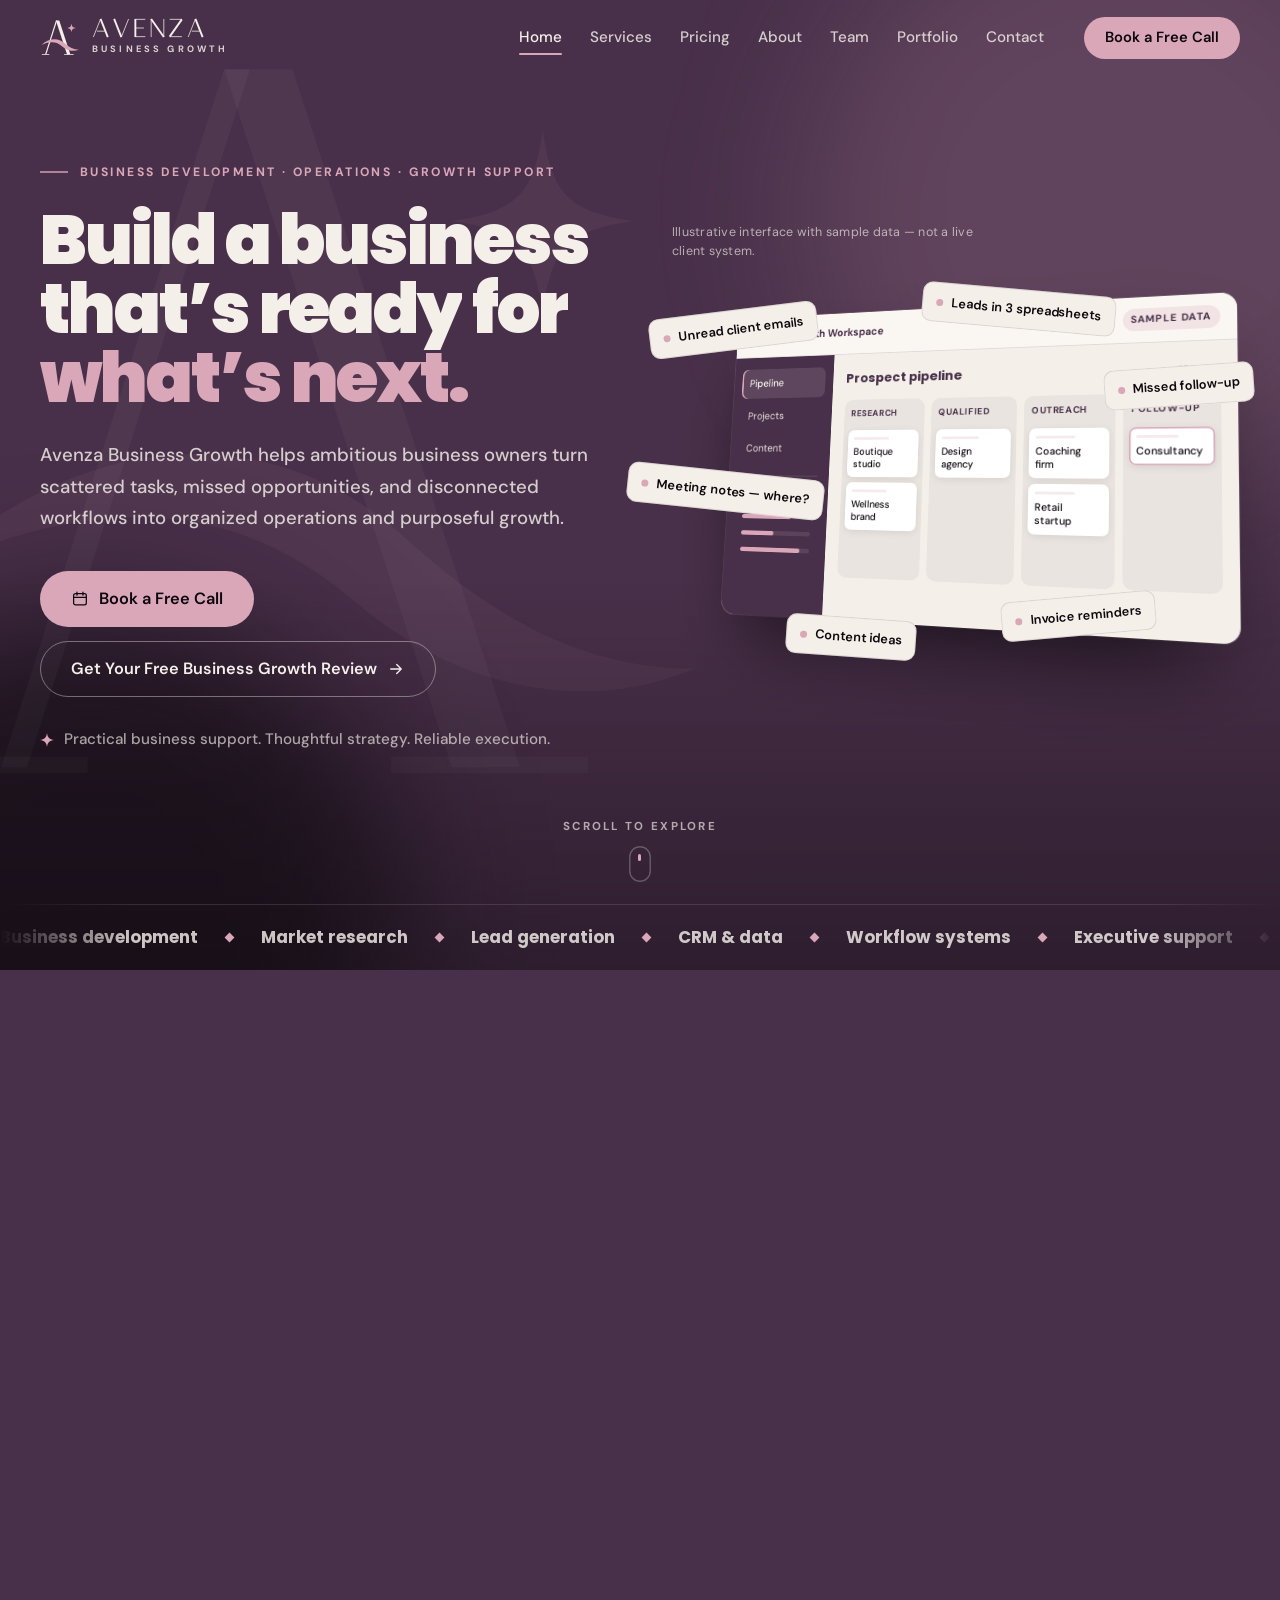
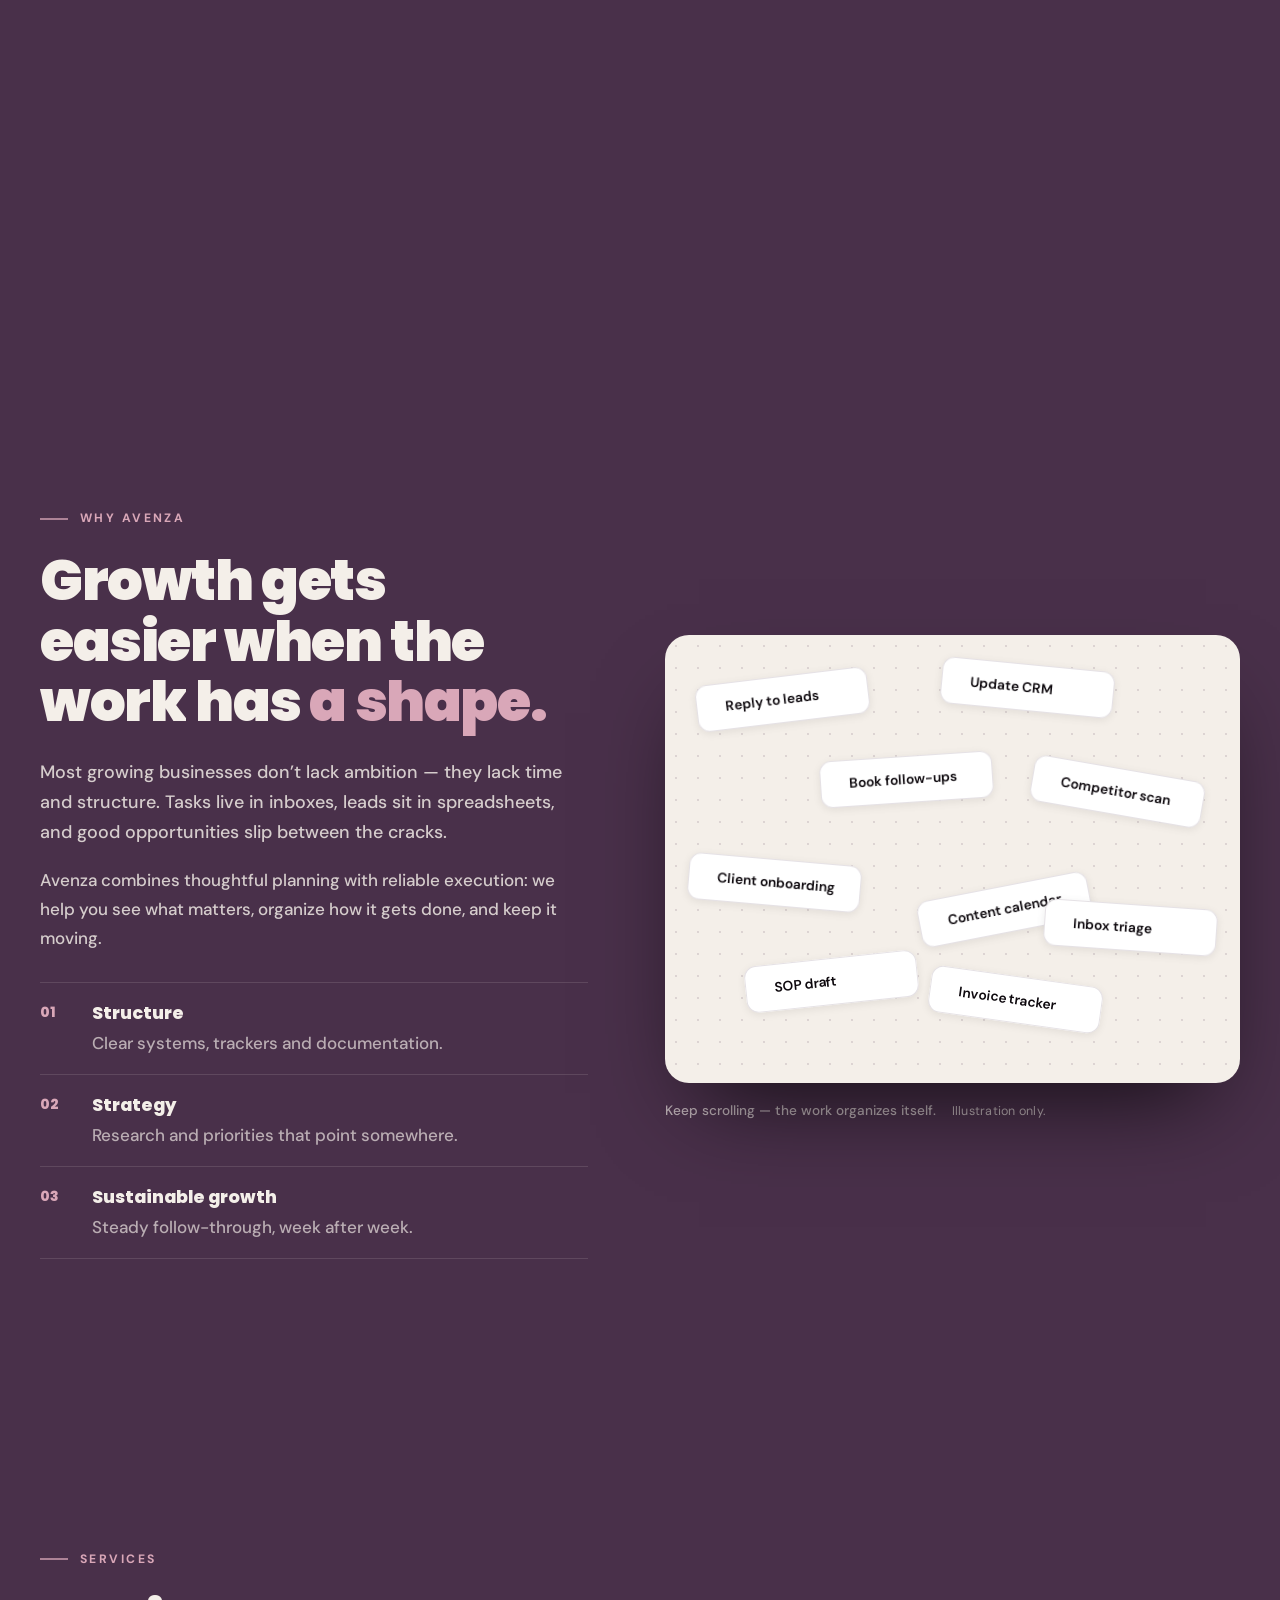
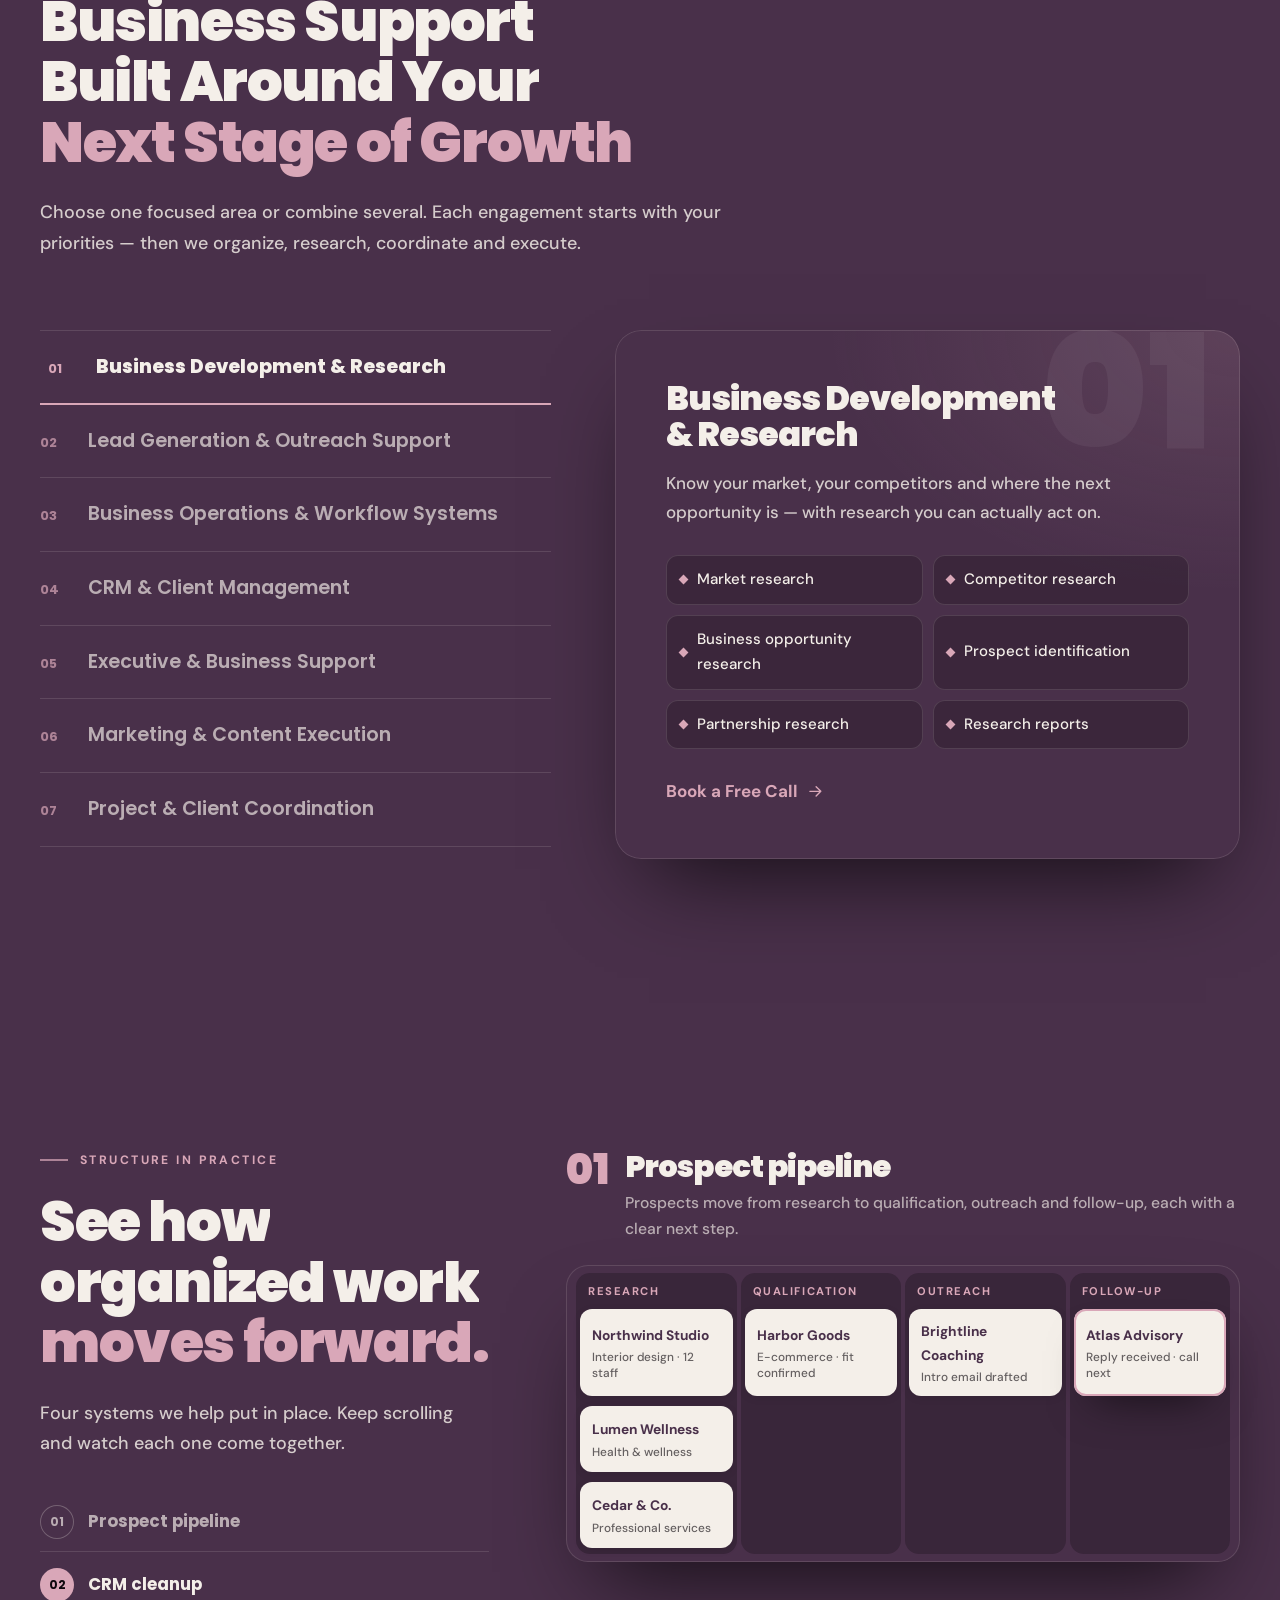
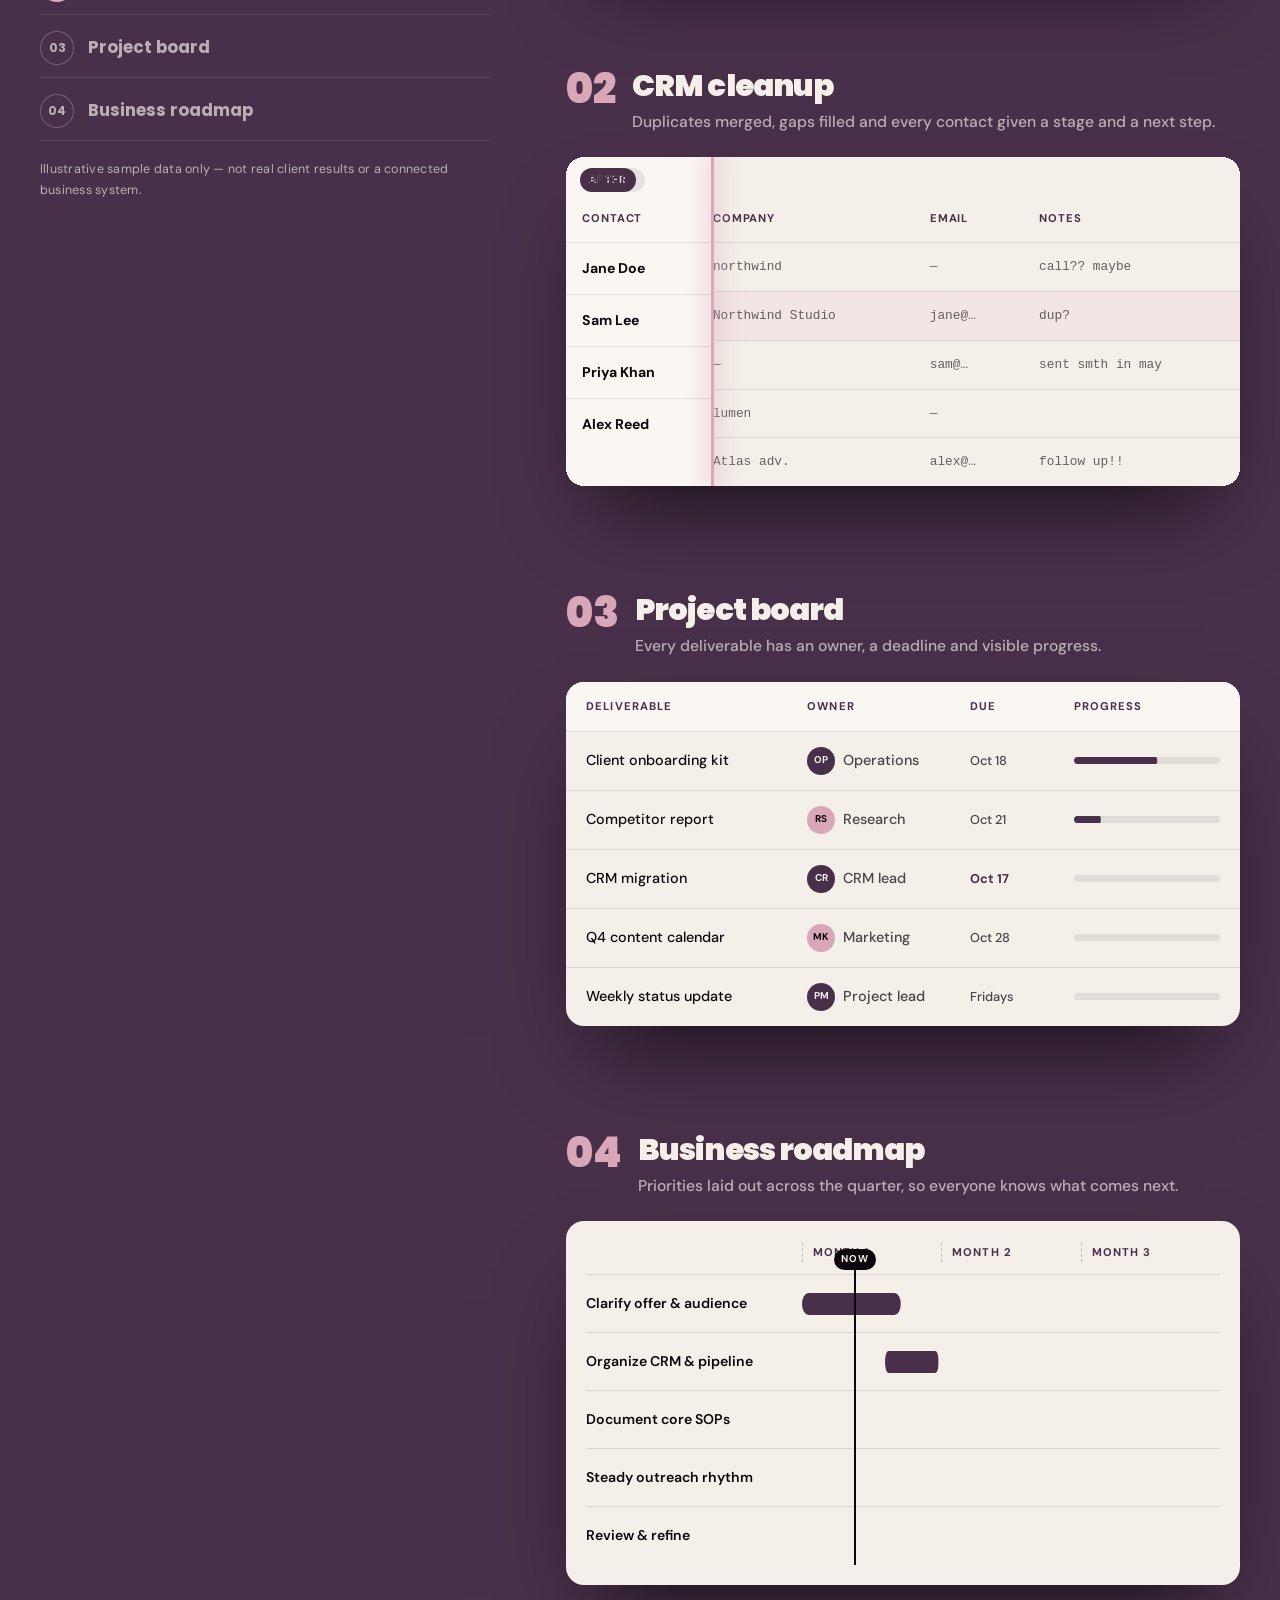
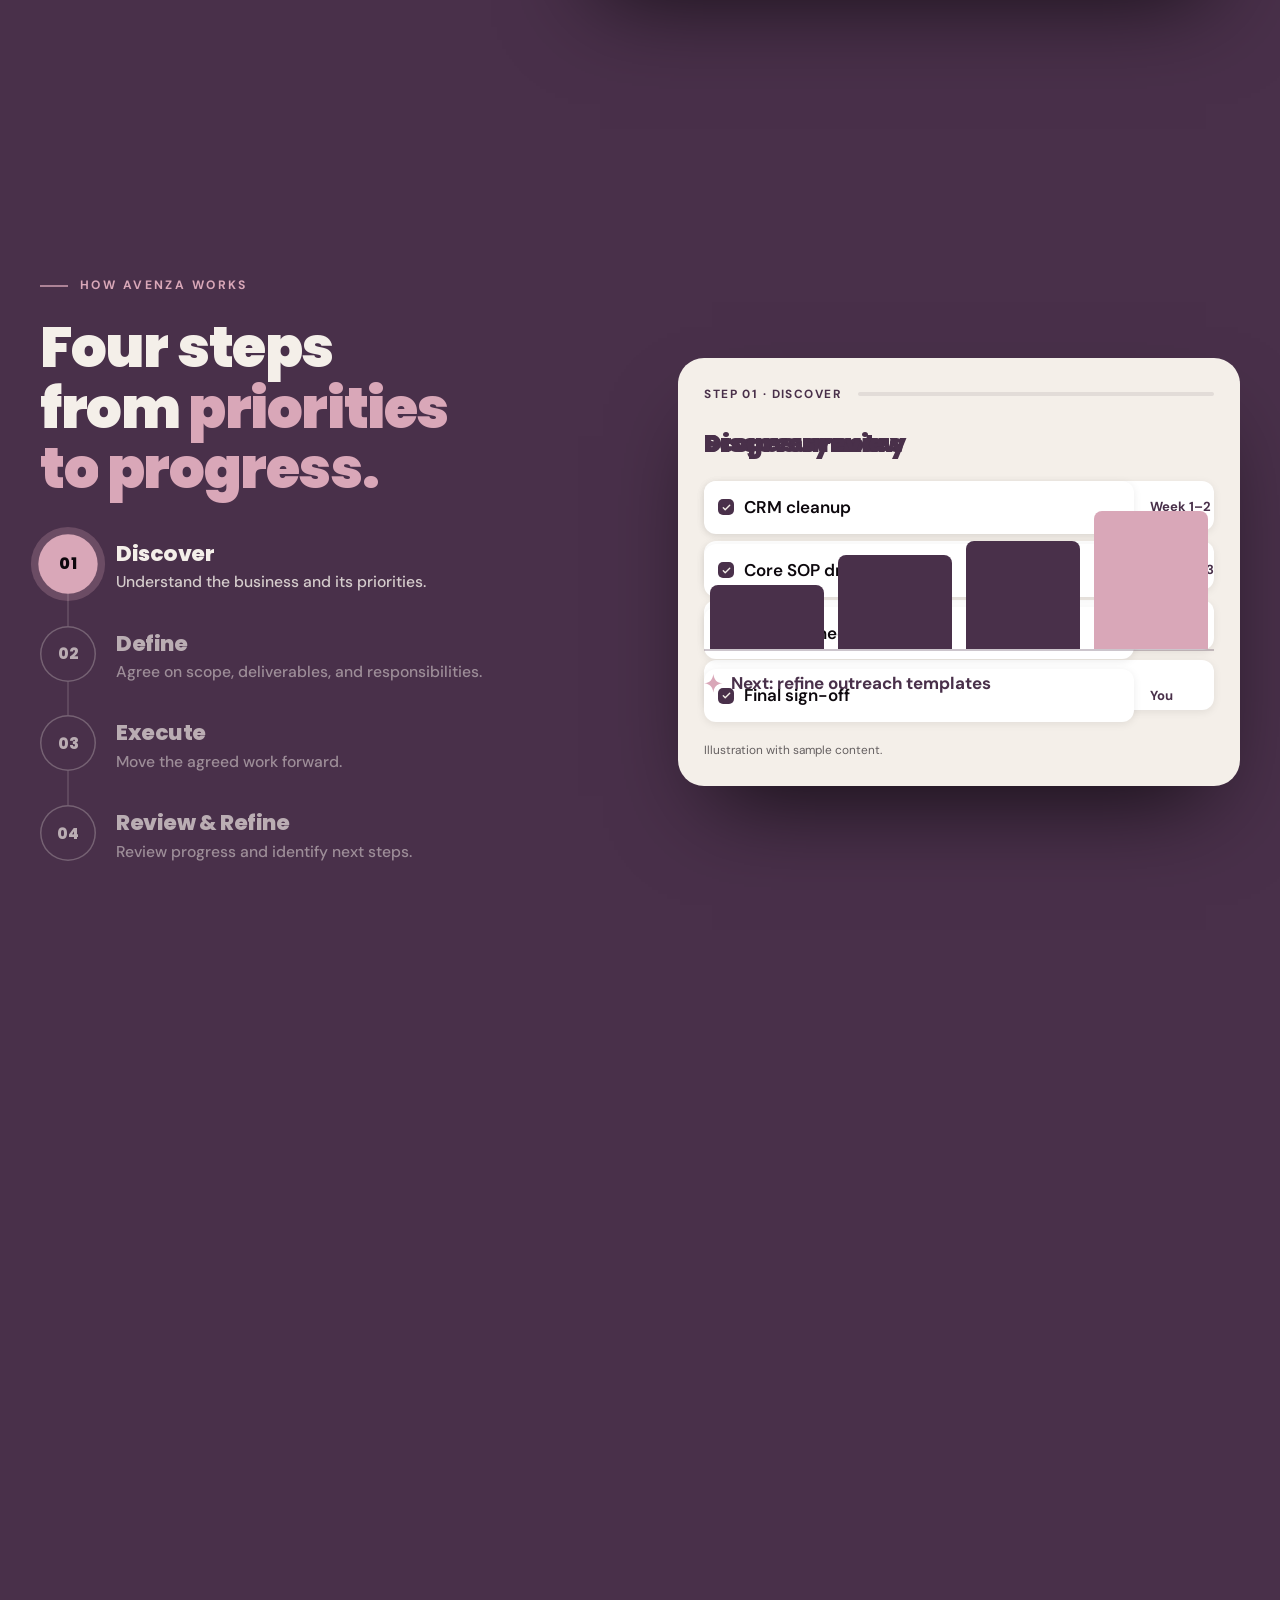
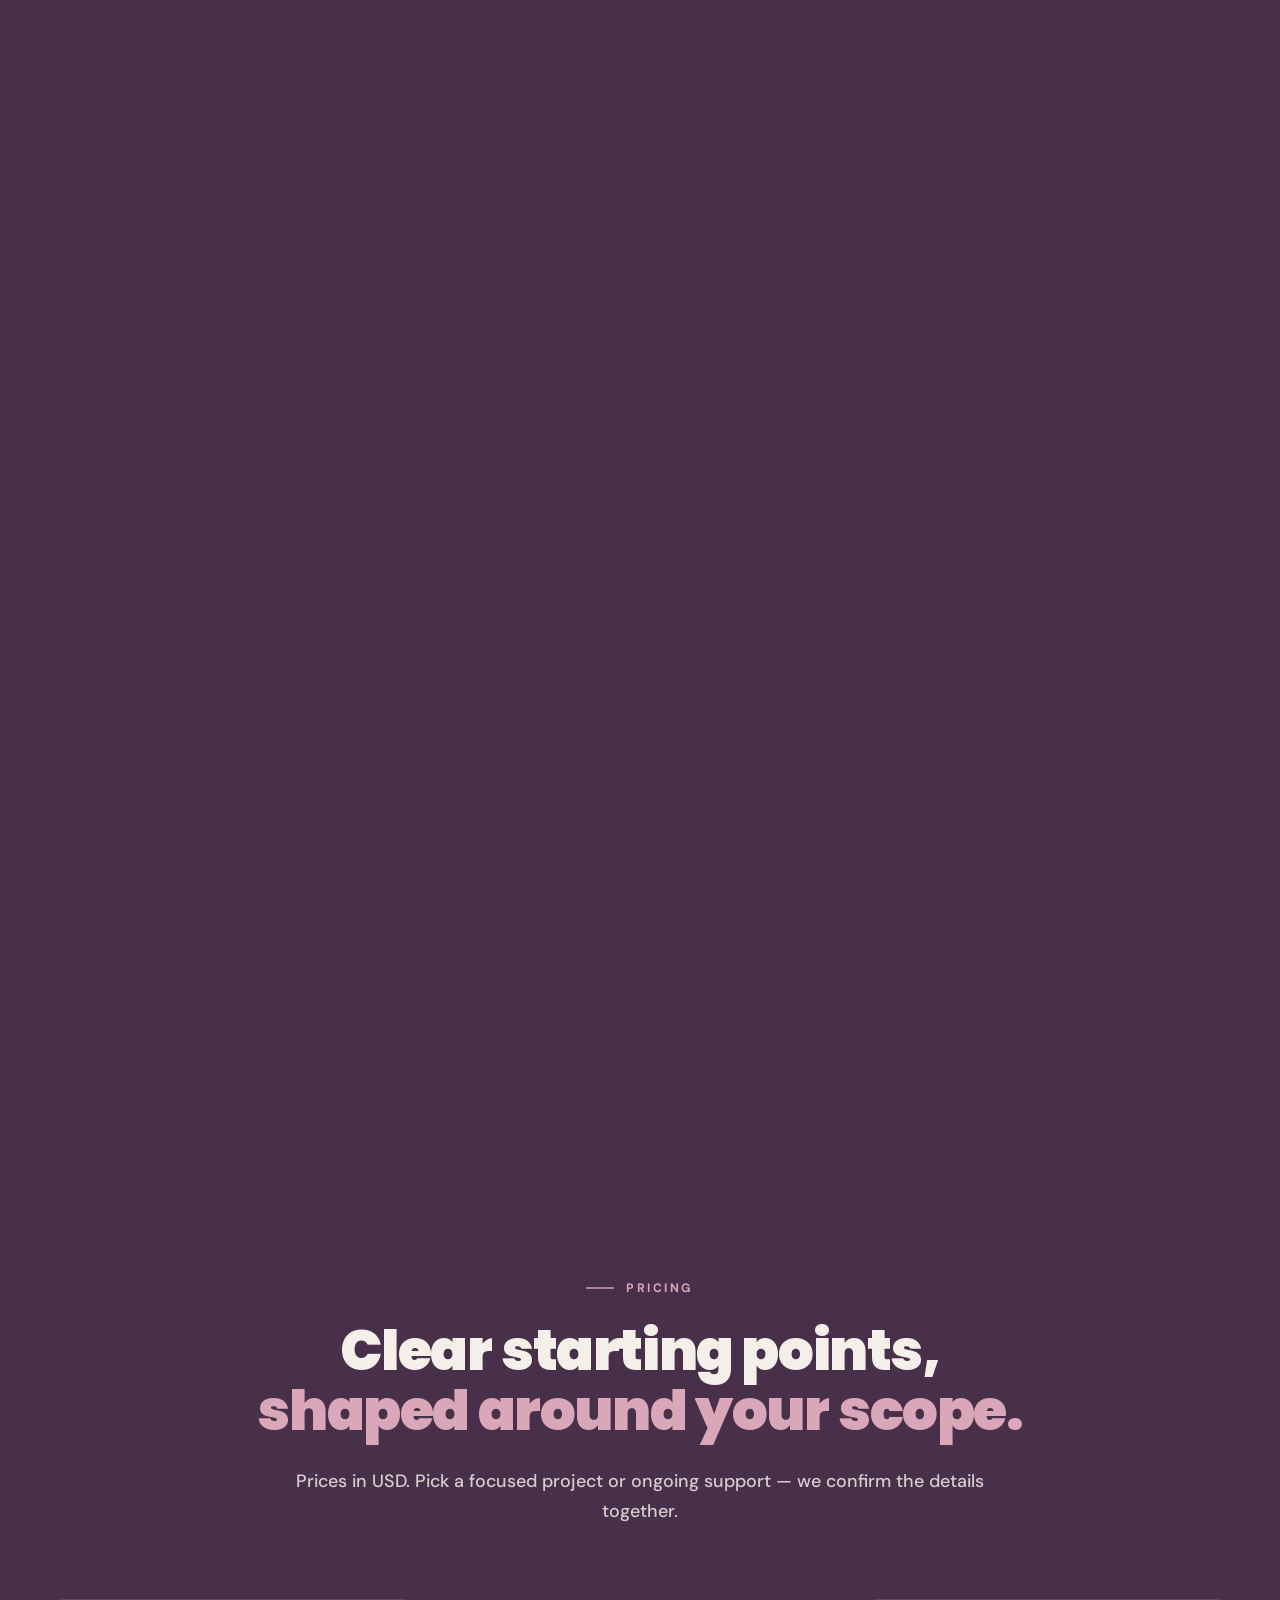
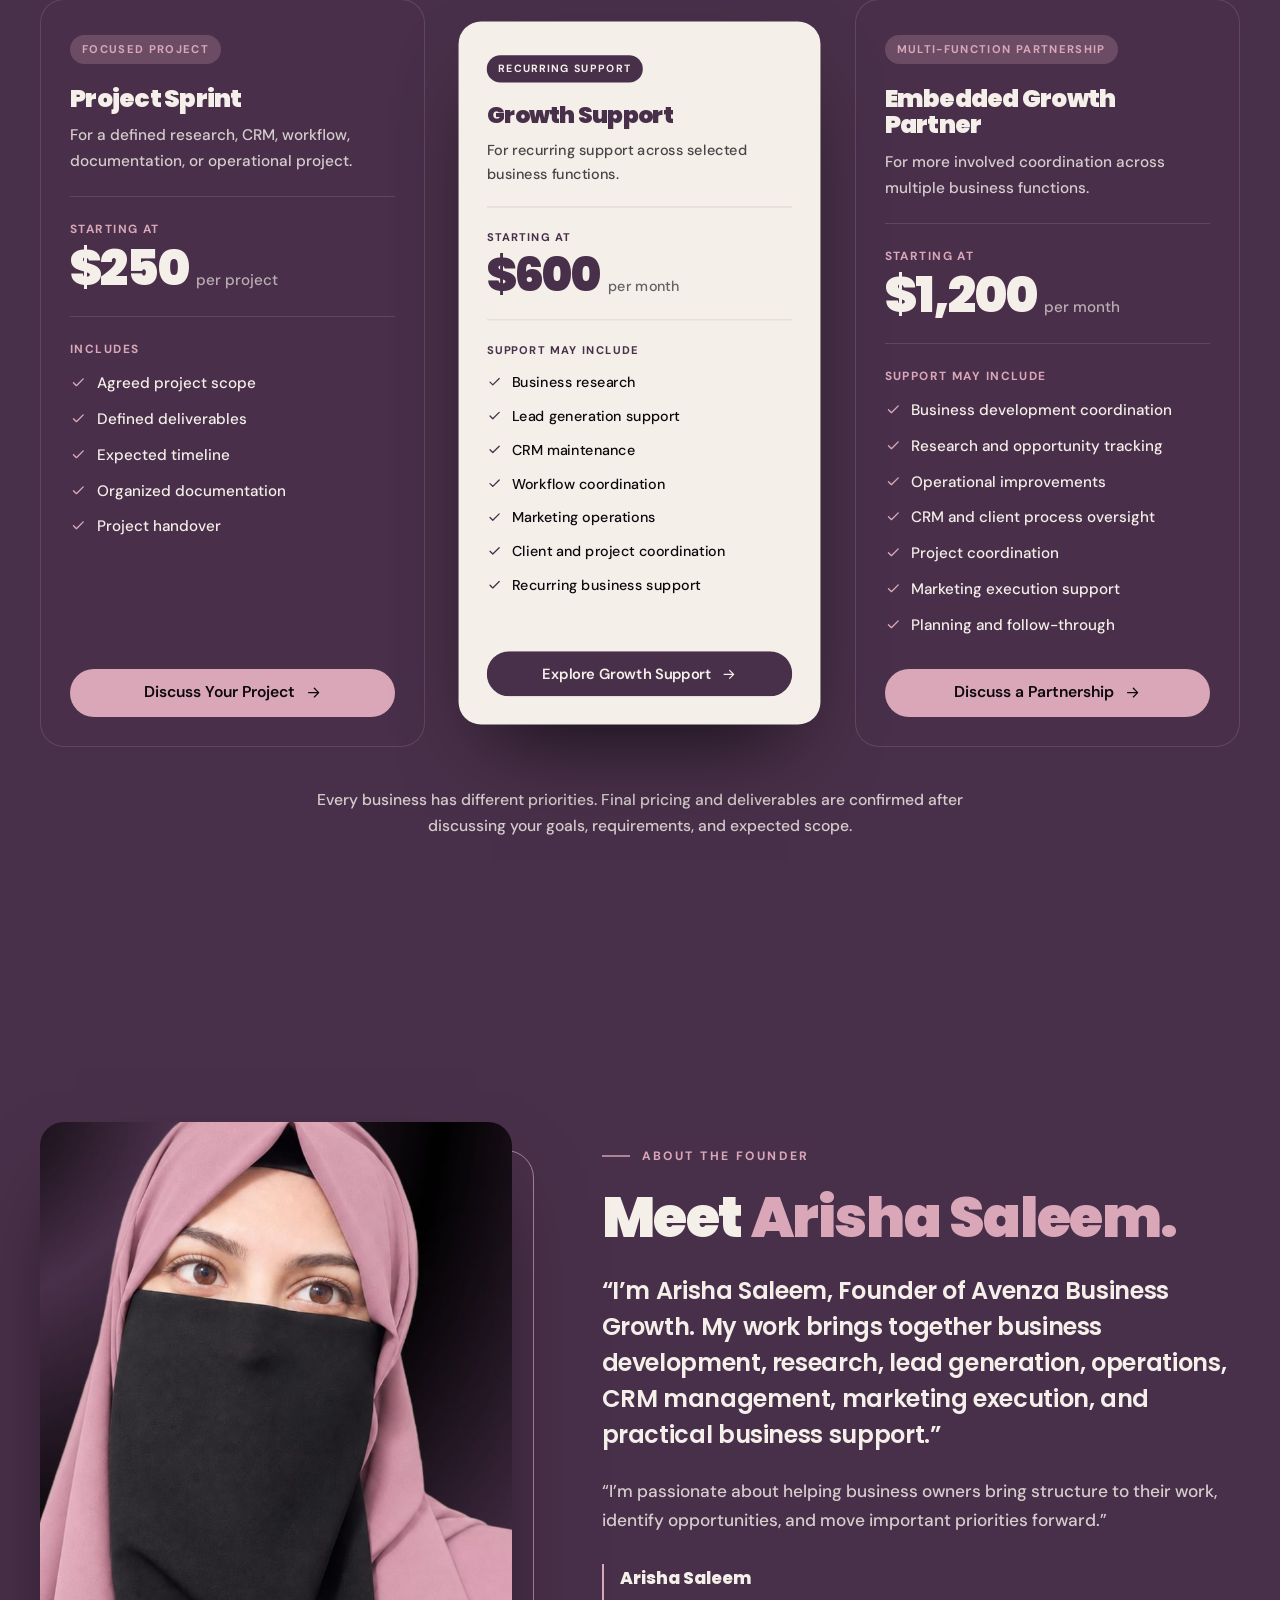
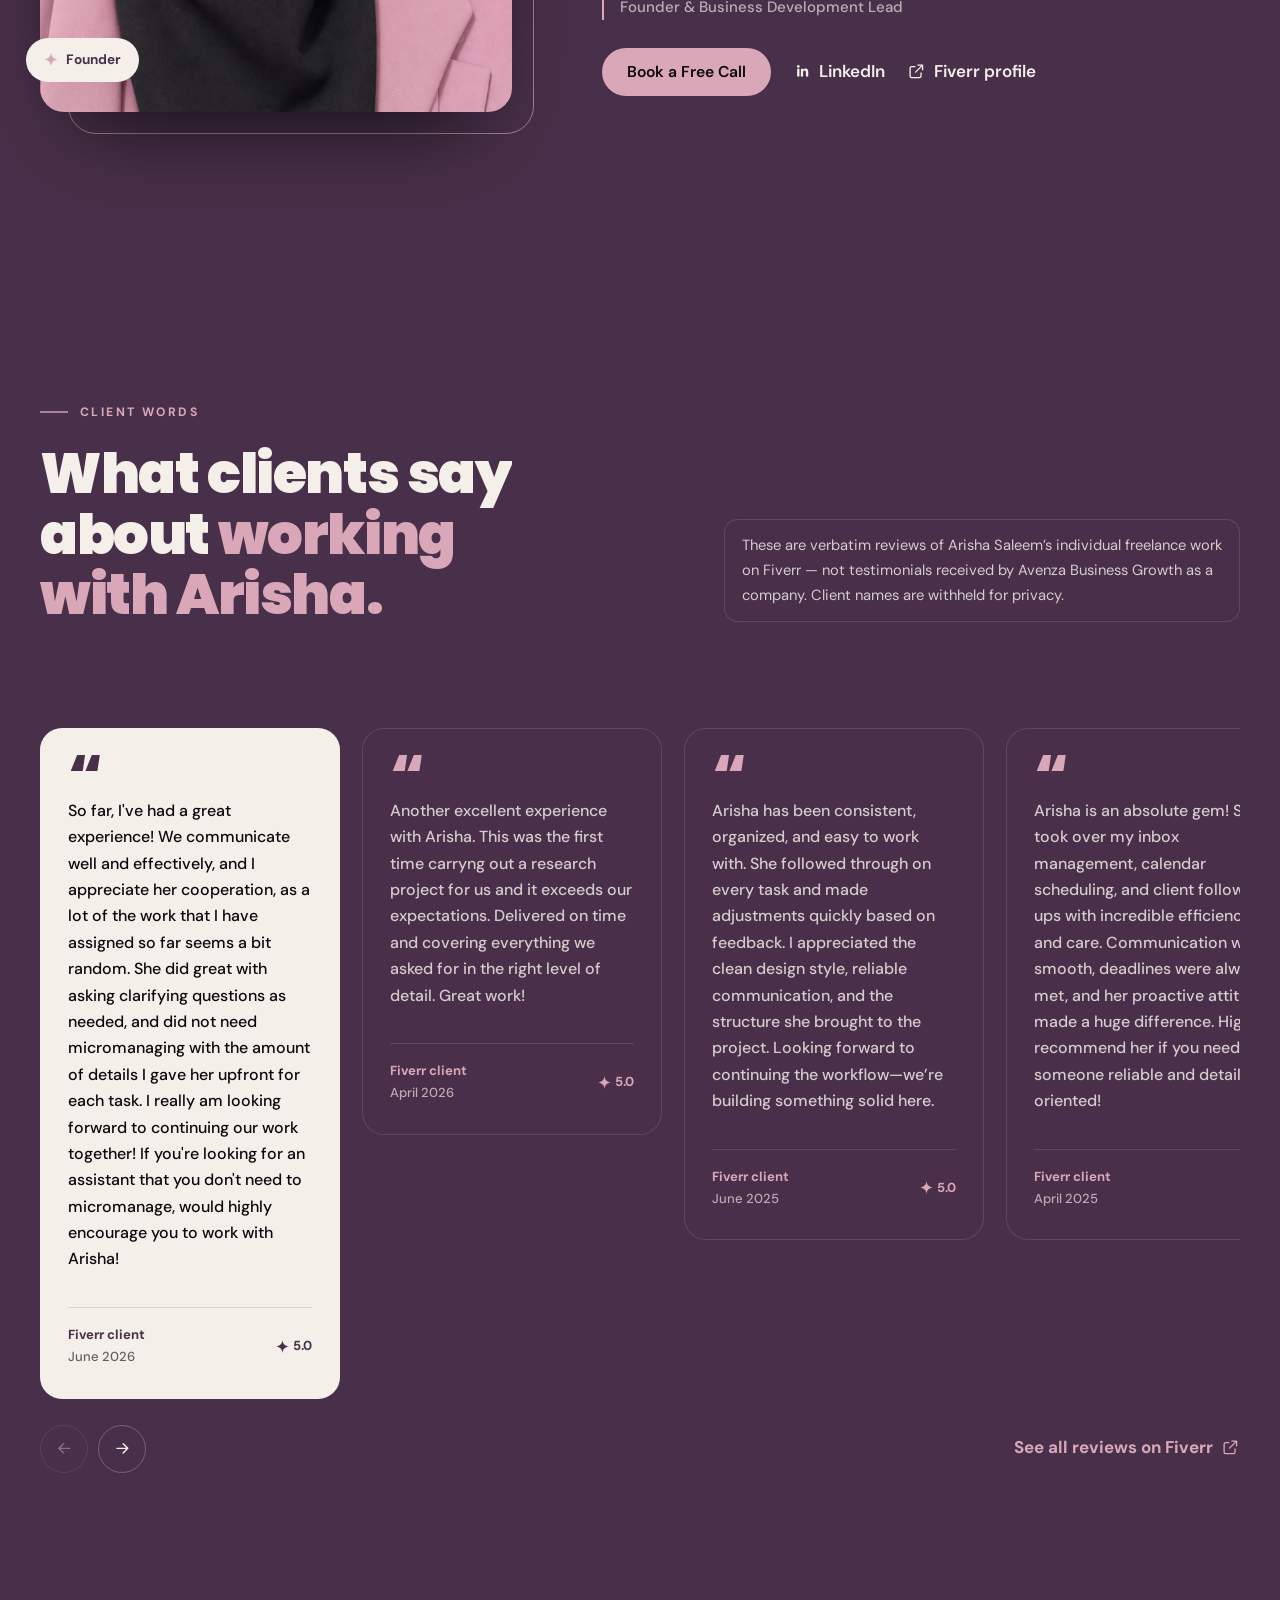
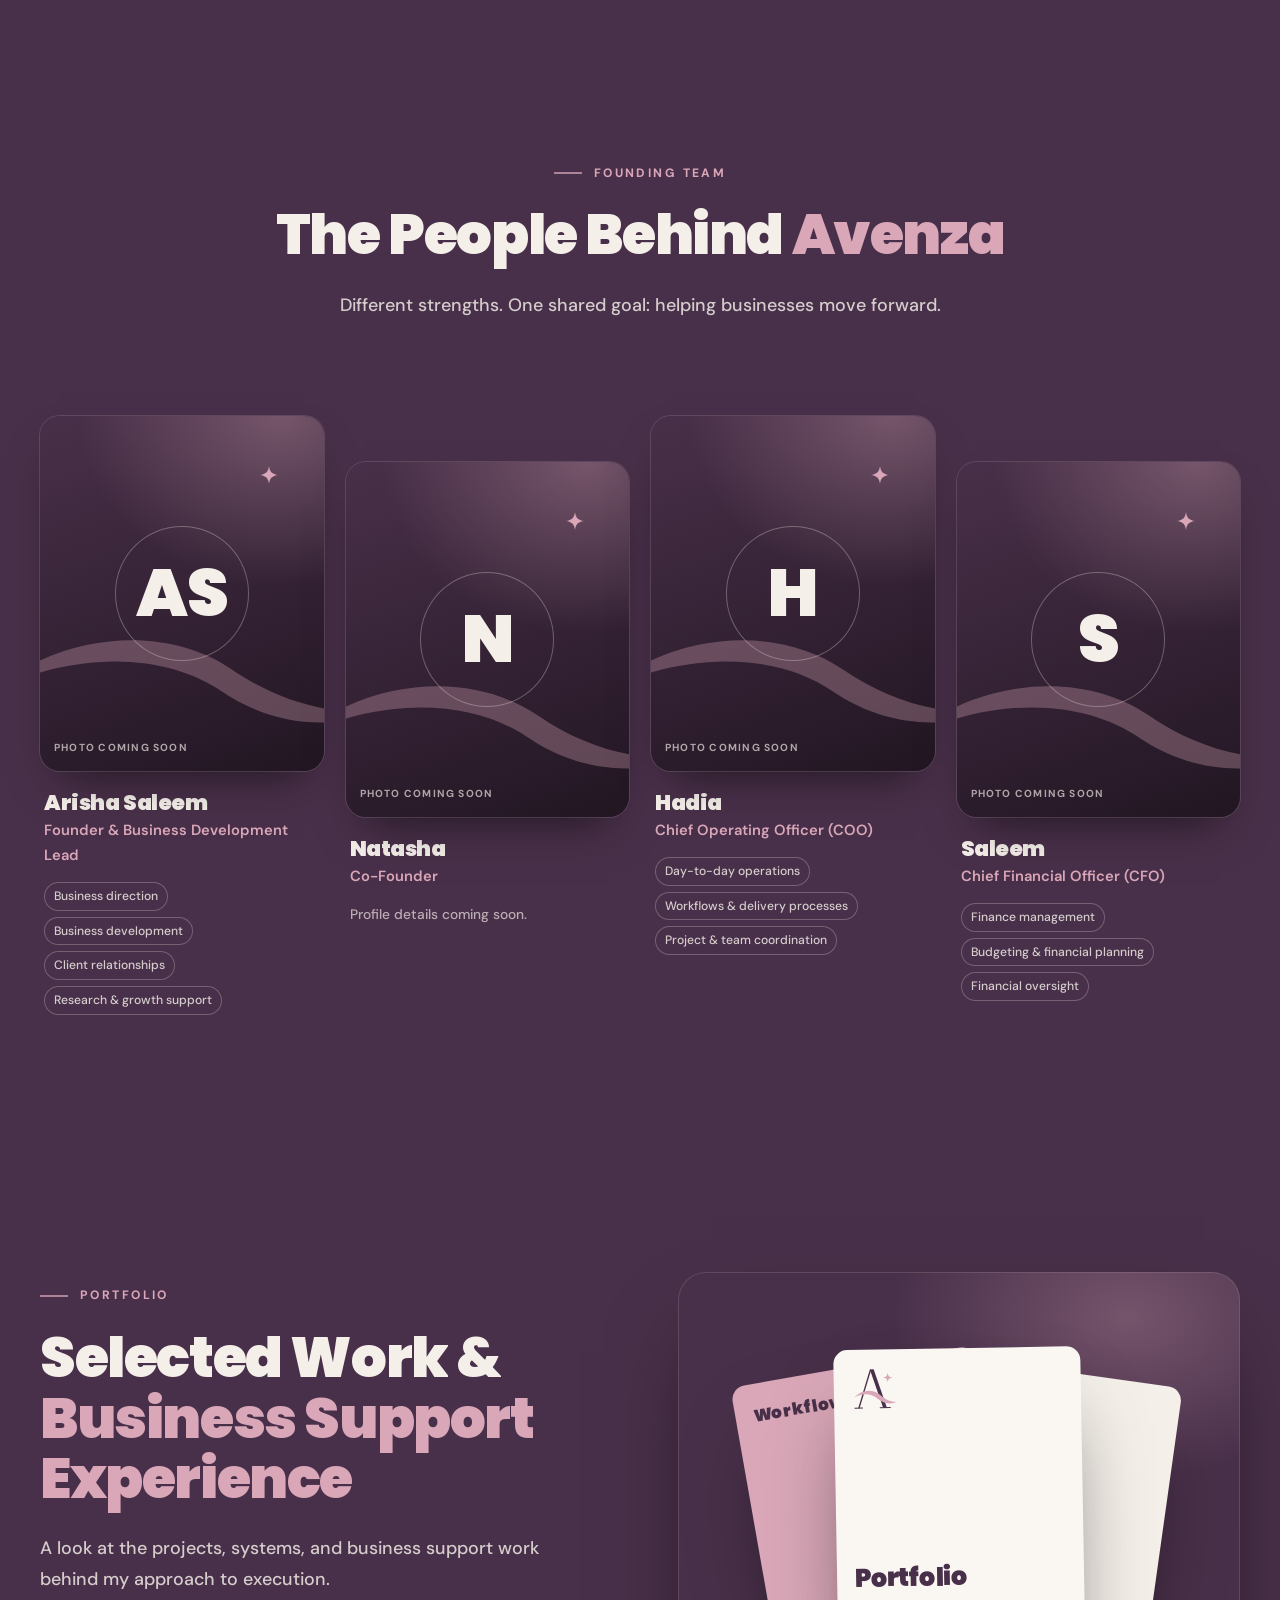
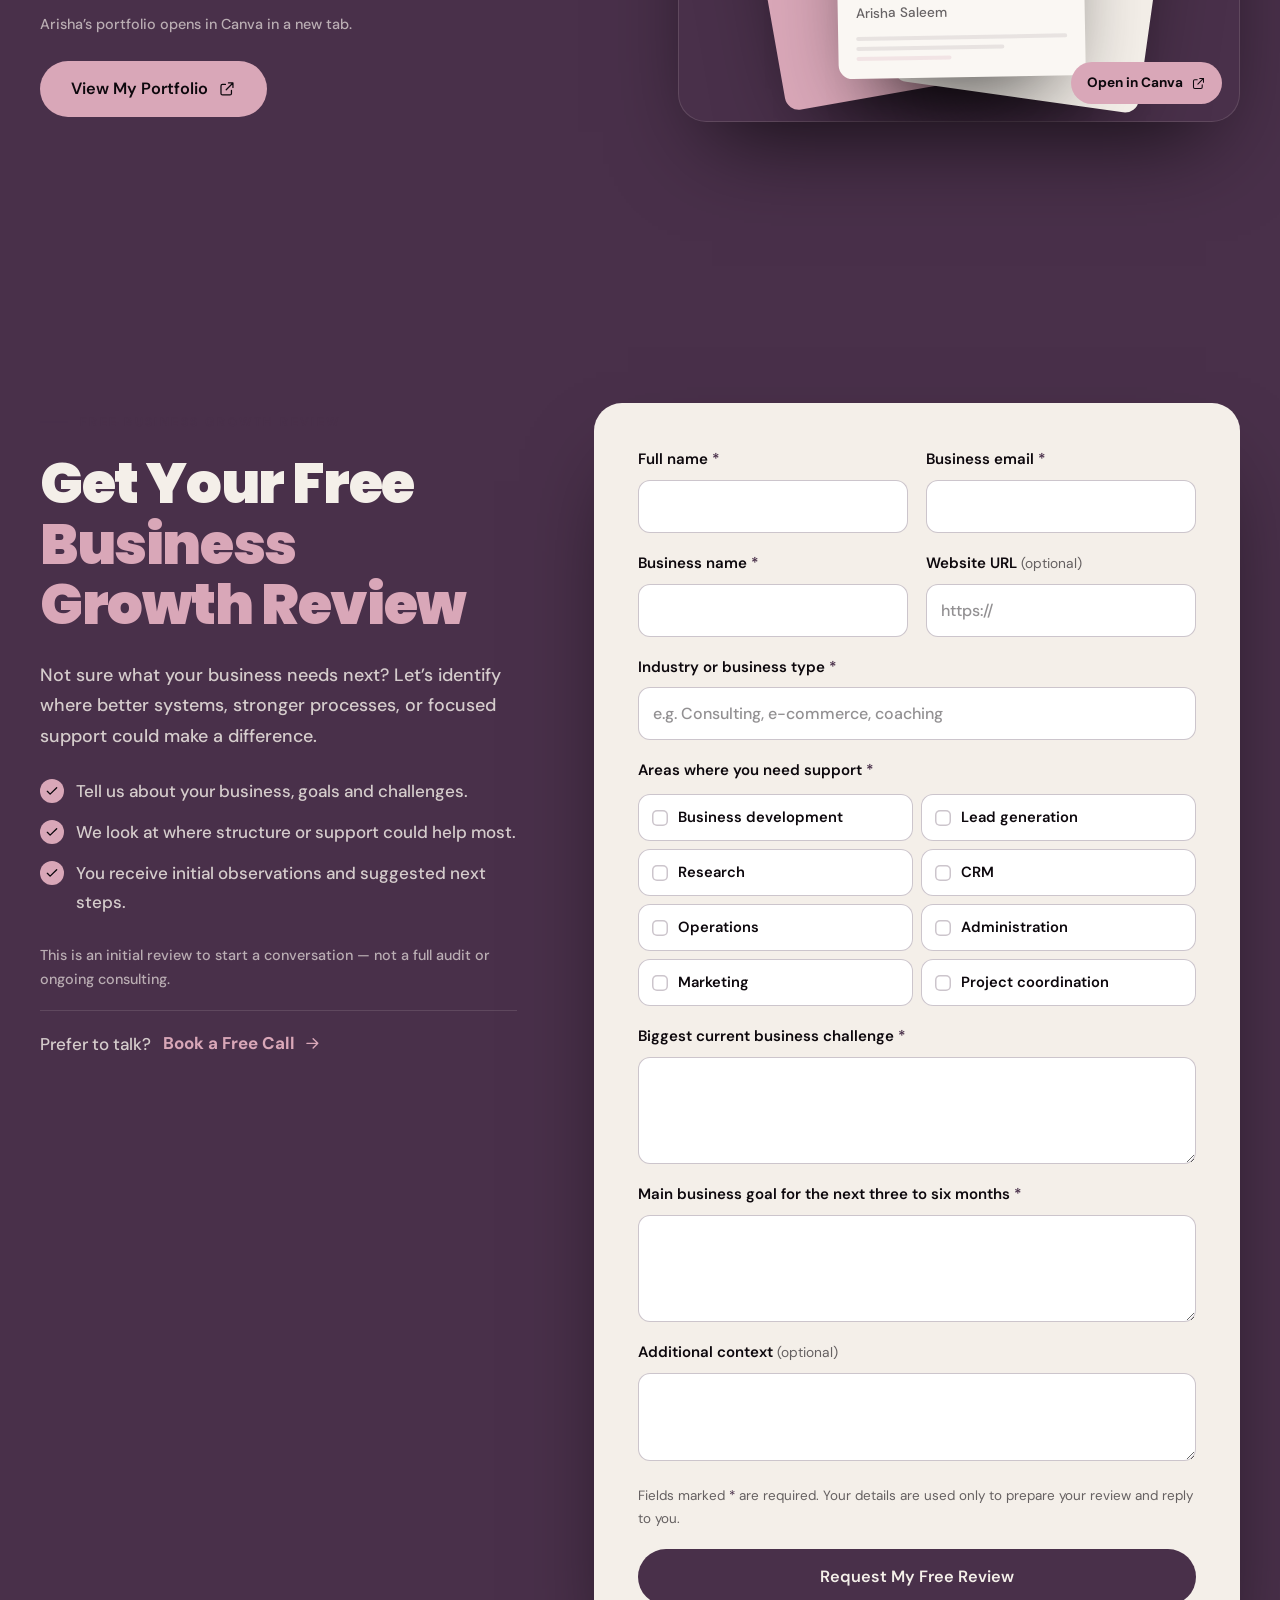
==== commit 5594cf60: "Add cinematic scroll scenes and darker brand palette - Dark-first palette (dark, deep plum, plum) wi" ====
--- a/index.html
+++ b/index.html
@@ -5,7 +5,7 @@
   <meta name="viewport" content="width=device-width, initial-scale=1">
   <title>Avenza Business Growth | Business Development, Operations &amp; Growth Support</title>
   <meta name="description" content="Practical business development, lead generation, operations, CRM, research, and growth support for entrepreneurs and growing businesses.">
-  <meta name="theme-color" content="#49304A">
+  <meta name="theme-color" content="#0D080D">
   <meta property="og:type" content="website">
   <meta property="og:title" content="Avenza Business Growth | Business Development, Operations &amp; Growth Support">
   <meta property="og:description" content="Practical business development, lead generation, operations, CRM, research, and growth support for entrepreneurs and growing businesses.">
@@ -14,7 +14,7 @@
   <link rel="apple-touch-icon" href="assets/brand/favicon.svg">
   <link rel="preconnect" href="https://fonts.googleapis.com">
   <link rel="preconnect" href="https://fonts.gstatic.com" crossorigin>
-  <link href="https://fonts.googleapis.com/css2?family=DM+Sans:ital,opsz,wght@0,9..40,400;0,9..40,500;0,9..40,600;1,9..40,400&family=Poppins:ital,wght@0,300;0,400;0,500;0,600;1,300;1,400&display=swap" rel="stylesheet">
+  <link href="https://fonts.googleapis.com/css2?family=DM+Sans:opsz,wght@9..40,400;9..40,500;9..40,600;9..40,700&family=Poppins:wght@500;600;700;800;900&display=swap" rel="stylesheet">
   <link rel="stylesheet" href="assets/css/avenza.css">
   <script>document.documentElement.classList.add("js");</script>
 </head>
@@ -80,14 +80,14 @@
 
   <main id="main">
     <!-- ============ HERO ============ -->
-    <section class="hero" id="home" aria-labelledby="hero-title">
+    <section class="hero" id="home" data-bg="plum" aria-labelledby="hero-title">
       <div class="hero-bg" aria-hidden="true">
         <span class="hero-glow hero-glow-1"></span>
         <span class="hero-glow hero-glow-2"></span>
         <svg class="hero-emblem-ghost"><use href="#avz-emblem"/></svg>
       </div>
       <div class="container hero-grid">
-        <div class="hero-copy">
+        <div class="hero-copy" data-hero-copy>
           <p class="eyebrow eyebrow-light" data-reveal>Business Development · Operations · Growth Support</p>
           <h1 class="hero-title" id="hero-title" data-split>Build a business that’s ready for <em>what’s next.</em></h1>
           <p class="hero-lede" data-reveal style="--d:.5s">Avenza Business Growth helps ambitious business owners turn scattered tasks, missed opportunities, and disconnected workflows into organized operations and purposeful growth.</p>
@@ -153,14 +153,14 @@
             </div>
           </div>
 
-          <div class="float-card fc-leads" aria-hidden="true" data-depth="1.6">
-            <span class="fc-label">Lead research tracker</span>
+          <div class="float-card fc-leads" aria-hidden="true" data-depth="1.6" data-float="leads">
+            <span class="fc-label">Lead research tracker <em class="fc-sync">Synced</em></span>
             <span class="lead-row"><b>Verified contacts</b><i style="--w:82%"></i></span>
             <span class="lead-row"><b>Decision makers</b><i style="--w:58%"></i></span>
             <span class="lead-row"><b>Ready for outreach</b><i style="--w:36%"></i></span>
           </div>
-          <div class="float-card fc-onboard" aria-hidden="true" data-depth="2.4">
-            <span class="fc-label">Client onboarding</span>
+          <div class="float-card fc-onboard" aria-hidden="true" data-depth="2.4" data-float="onboard">
+            <span class="fc-label">Client onboarding <em class="fc-sync">Synced</em></span>
             <ul class="checklist" data-checklist>
               <li>Welcome email sent</li>
               <li>Kick-off call booked</li>
@@ -168,13 +168,22 @@
               <li>Workspace ready</li>
             </ul>
           </div>
-          <div class="float-card fc-plan" aria-hidden="true" data-depth="1">
-            <span class="fc-label">Quarter priorities</span>
+          <div class="float-card fc-plan" aria-hidden="true" data-depth="1" data-float="plan">
+            <span class="fc-label">Quarter priorities <em class="fc-sync">Synced</em></span>
             <span class="plan-ring"><svg viewBox="0 0 36 36"><circle cx="18" cy="18" r="15.5"/><circle class="plan-ring-val" cx="18" cy="18" r="15.5"/></svg><b>3/5</b></span>
+          </div>
+          <div class="hero-chips" aria-hidden="true">
+            <span class="h-chip" style="--x:-4%;--y:6%;--r:-7deg">Unread client emails</span>
+            <span class="h-chip" style="--x:44%;--y:0%;--r:5deg">Leads in 3 spreadsheets</span>
+            <span class="h-chip" style="--x:76%;--y:22%;--r:-4deg">Missed follow-up</span>
+            <span class="h-chip" style="--x:-8%;--y:52%;--r:6deg">Meeting notes — where?</span>
+            <span class="h-chip" style="--x:58%;--y:88%;--r:-5deg">Invoice reminders</span>
+            <span class="h-chip" style="--x:20%;--y:94%;--r:4deg">Content ideas</span>
           </div>
           <figcaption class="visual-note">Illustrative interface with sample data — not a live client system.</figcaption>
         </figure>
       </div>
+      <a class="scroll-cue" href="#structure"><span>Scroll to explore</span><i aria-hidden="true"></i></a>
       <div class="hero-ticker" aria-hidden="true">
         <div class="ticker-track">
           <span>Business development</span><i></i><span>Market research</span><i></i><span>Lead generation</span><i></i><span>CRM &amp; data</span><i></i><span>Workflow systems</span><i></i><span>Executive support</span><i></i><span>Marketing execution</span><i></i><span>Project coordination</span><i></i>
@@ -184,11 +193,11 @@
     </section>
 
     <!-- ============ SCATTERED → STRUCTURED ============ -->
-    <section class="section structure" id="structure" aria-labelledby="structure-title">
+    <section class="section structure" id="structure" data-bg="night" aria-labelledby="structure-title">
       <div class="container structure-grid">
         <div class="structure-copy">
-          <p class="eyebrow" data-reveal>Why Avenza</p>
-          <h2 class="h2" id="structure-title" data-reveal>Growth gets easier when the work has <em>a shape.</em></h2>
+          <p class="eyebrow eyebrow-light" data-reveal>Why Avenza</p>
+          <h2 class="h2" id="structure-title" data-split>Growth gets easier when the work has <em>a shape.</em></h2>
           <p class="lede" data-reveal>Most growing businesses don’t lack ambition — they lack time and structure. Tasks live in inboxes, leads sit in spreadsheets, and good opportunities slip between the cracks.</p>
           <p data-reveal>Avenza combines thoughtful planning with reliable execution: we help you see what matters, organize how it gets done, and keep it moving.</p>
           <ul class="pillars" data-reveal>
@@ -214,17 +223,18 @@
             <span class="sorter-foot"><svg class="i"><use href="#i-check"/></svg> Every task has an owner, a status and a next step.</span>
           </div>
           <button class="sorter-toggle" type="button" data-sorter-toggle aria-pressed="false">Organize the work</button>
+          <p class="sorter-hint" aria-hidden="true">Keep scrolling — the work organizes itself.</p>
           <p class="visual-note visual-note-dark">Illustration only.</p>
         </div>
       </div>
     </section>
 
     <!-- ============ SERVICES ============ -->
-    <section class="section services" id="services" aria-labelledby="services-title">
+    <section class="section services" id="services" data-bg="dark" aria-labelledby="services-title">
       <div class="container">
         <div class="section-head">
-          <p class="eyebrow" data-reveal>Services</p>
-          <h2 class="h2" id="services-title" data-reveal>Business Support Built Around Your <em>Next Stage of Growth</em></h2>
+          <p class="eyebrow eyebrow-light" data-reveal>Services</p>
+          <h2 class="h2" id="services-title" data-split>Business Support Built Around Your <em>Next Stage of Growth</em></h2>
           <p class="lede" data-reveal>Choose one focused area or combine several. Each engagement starts with your priorities — then we organize, research, coordinate and execute.</p>
         </div>
 
@@ -296,128 +306,169 @@
     </section>
 
     <!-- ============ WORKFLOW VISUALIZATIONS ============ -->
-    <section class="section workflows" id="workflows" aria-labelledby="workflows-title">
-      <div class="container">
-        <div class="section-head section-head-split">
-          <div>
+    <section class="section workflows" id="workflows" data-bg="night" aria-labelledby="workflows-title">
+      <div class="container wf-grid">
+        <div class="wf-aside">
+          <div class="wf-sticky">
             <p class="eyebrow eyebrow-light" data-reveal>Structure in practice</p>
-            <h2 class="h2" id="workflows-title" data-reveal>See how organized work <em>moves forward.</em></h2>
-          </div>
-          <p class="lede" data-reveal>A few of the systems we help put in place. Everything shown here is an illustration with fictional sample data.</p>
-        </div>
-
-        <div class="wf" data-tabs data-wf data-reveal>
-          <div class="wf-tabs" role="tablist" aria-label="Workflow examples">
-            <button class="wf-tab" role="tab" id="wf-t1" aria-controls="wf-p1" aria-selected="true">Prospect pipeline</button>
-            <button class="wf-tab" role="tab" id="wf-t2" aria-controls="wf-p2" aria-selected="false" tabindex="-1">CRM cleanup</button>
-            <button class="wf-tab" role="tab" id="wf-t3" aria-controls="wf-p3" aria-selected="false" tabindex="-1">Project board</button>
-            <button class="wf-tab" role="tab" id="wf-t4" aria-controls="wf-p4" aria-selected="false" tabindex="-1">Business roadmap</button>
-          </div>
-
-          <div class="wf-stage">
-            <!-- Pipeline -->
-            <div class="wf-panel" role="tabpanel" id="wf-p1" aria-labelledby="wf-t1" tabindex="0">
-              <p class="sr-only">Illustration: prospects move from research to qualification, outreach and follow-up.</p>
-              <div class="pipe" data-pipe aria-hidden="true">
-                <div class="pipe-col" data-stage="0"><h4>Research</h4>
-                  <div class="pipe-card"><b>Northwind Studio</b><span>Interior design · 12 staff</span></div>
-                  <div class="pipe-card"><b>Lumen Wellness</b><span>Health &amp; wellness</span></div>
-                  <div class="pipe-card"><b>Cedar &amp; Co.</b><span>Professional services</span></div>
+            <h2 class="h2" id="workflows-title" data-split>See how organized work <em>moves forward.</em></h2>
+            <p class="lede" data-reveal>Four systems we help put in place. Keep scrolling and watch each one come together.</p>
+            <ol class="wf-index" data-wf-index aria-label="Workflow examples">
+              <li class="is-active"><a href="#wf-c1"><span>01</span>Prospect pipeline</a></li>
+              <li><a href="#wf-c2"><span>02</span>CRM cleanup</a></li>
+              <li><a href="#wf-c3"><span>03</span>Project board</a></li>
+              <li><a href="#wf-c4"><span>04</span>Business roadmap</a></li>
+            </ol>
+            <p class="visual-note">Illustrative sample data only — not real client results or a connected business system.</p>
+          </div>
+        </div>
+
+        <div class="wf-chapters">
+          <article class="wf-chapter" id="wf-c1" data-wf-chapter="0" aria-labelledby="wf-h1">
+            <header class="wf-head"><span class="wf-num">01</span><h3 id="wf-h1">Prospect pipeline</h3>
+              <p>Prospects move from research to qualification, outreach and follow-up, each with a clear next step.</p></header>
+            <div class="pipe" data-pipe aria-hidden="true">
+              <span class="pipe-lane" style="--c:1"></span><span class="pipe-lane" style="--c:2"></span><span class="pipe-lane" style="--c:3"></span><span class="pipe-lane" style="--c:4"></span>
+              <h4 style="--c:1">Research</h4>
+              <div class="pipe-card" style="--c:1;--r:2"><b>Northwind Studio</b><span>Interior design · 12 staff</span></div>
+              <div class="pipe-card is-mover" data-move="3" style="--c:1;--r:3"><b>Lumen Wellness</b><span data-stage-text>Health &amp; wellness</span></div>
+              <div class="pipe-card is-mover" data-move="2" style="--c:1;--r:4"><b>Cedar &amp; Co.</b><span>Professional services</span></div>
+              <h4 style="--c:2">Qualification</h4>
+              <div class="pipe-card" style="--c:2;--r:2"><b>Harbor Goods</b><span>E-commerce · fit confirmed</span></div>
+              <h4 style="--c:3">Outreach</h4>
+              <div class="pipe-card" style="--c:3;--r:2"><b>Brightline Coaching</b><span>Intro email drafted</span></div>
+              <h4 style="--c:4">Follow-up</h4>
+              <div class="pipe-card is-hot" style="--c:4;--r:2"><b>Atlas Advisory</b><span>Reply received · call next</span></div>
+            </div>
+          </article>
+
+          <article class="wf-chapter" id="wf-c2" data-wf-chapter="1" aria-labelledby="wf-h2">
+            <header class="wf-head"><span class="wf-num">02</span><h3 id="wf-h2">CRM cleanup</h3>
+              <p>Duplicates merged, gaps filled and every contact given a stage and a next step.</p></header>
+            <div class="crm" data-crm aria-hidden="true">
+              <div class="crm-layer crm-before">
+                <span class="crm-tag">Before</span>
+                <table class="crm-table">
+                  <thead><tr><th>name</th><th>Company</th><th>email</th><th>Notes</th></tr></thead>
+                  <tbody>
+                    <tr><td>jane d.</td><td>northwind</td><td>—</td><td>call?? maybe</td></tr>
+                    <tr><td>JANE DOE</td><td>Northwind Studio</td><td>jane@…</td><td>dup?</td></tr>
+                    <tr><td>Sam</td><td>—</td><td>sam@…</td><td>sent smth in may</td></tr>
+                    <tr><td>p. khan</td><td>lumen</td><td>—</td><td></td></tr>
+                    <tr><td>Alex R</td><td>Atlas adv.</td><td>alex@…</td><td>follow up!!</td></tr>
+                  </tbody>
+                </table>
+              </div>
+              <div class="crm-layer crm-after" data-crm-after>
+                <span class="crm-tag crm-tag-after">After</span>
+                <table class="crm-table">
+                  <thead><tr><th>Contact</th><th>Company</th><th>Stage</th><th>Next step</th></tr></thead>
+                  <tbody>
+                    <tr><td>Jane Doe</td><td>Northwind Studio</td><td><em class="tag">Qualified</em></td><td>Proposal · Tue</td></tr>
+                    <tr><td>Sam Lee</td><td>Harbor Goods</td><td><em class="tag tag-next">Outreach</em></td><td>Follow-up · Thu</td></tr>
+                    <tr><td>Priya Khan</td><td>Lumen Wellness</td><td><em class="tag tag-muted">Research</em></td><td>Verify email</td></tr>
+                    <tr><td>Alex Reed</td><td>Atlas Advisory</td><td><em class="tag tag-done">Call booked</em></td><td>Call · Mon</td></tr>
+                  </tbody>
+                </table>
+              </div>
+              <span class="crm-scan" data-crm-scan></span>
+            </div>
+          </article>
+
+          <article class="wf-chapter" id="wf-c3" data-wf-chapter="2" aria-labelledby="wf-h3">
+            <header class="wf-head"><span class="wf-num">03</span><h3 id="wf-h3">Project board</h3>
+              <p>Every deliverable has an owner, a deadline and visible progress.</p></header>
+            <div class="board" aria-hidden="true">
+              <div class="board-row board-head"><span>Deliverable</span><span>Owner</span><span>Due</span><span>Progress</span></div>
+              <div class="board-row"><span>Client onboarding kit</span><span class="owner"><i>OP</i>Operations</span><span class="due">Oct 18</span><span class="bar"><i style="--w:90%"></i></span></div>
+              <div class="board-row"><span>Competitor report</span><span class="owner"><i>RS</i>Research</span><span class="due">Oct 21</span><span class="bar"><i style="--w:65%"></i></span></div>
+              <div class="board-row"><span>CRM migration</span><span class="owner"><i>CR</i>CRM lead</span><span class="due due-soon">Oct 17</span><span class="bar"><i style="--w:80%"></i></span></div>
+              <div class="board-row"><span>Q4 content calendar</span><span class="owner"><i>MK</i>Marketing</span><span class="due">Oct 28</span><span class="bar"><i style="--w:30%"></i></span></div>
+              <div class="board-row"><span>Weekly status update</span><span class="owner"><i>PM</i>Project lead</span><span class="due">Fridays</span><span class="bar"><i style="--w:100%"></i></span></div>
+            </div>
+          </article>
+
+          <article class="wf-chapter" id="wf-c4" data-wf-chapter="3" aria-labelledby="wf-h4">
+            <header class="wf-head"><span class="wf-num">04</span><h3 id="wf-h4">Business roadmap</h3>
+              <p>Priorities laid out across the quarter, so everyone knows what comes next.</p></header>
+            <div class="roadmap" aria-hidden="true">
+              <div class="rm-months"><span></span><span>Month 1</span><span>Month 2</span><span>Month 3</span></div>
+              <div class="rm-body">
+                <div class="rm-row"><span class="rm-label">Clarify offer &amp; audience</span><span class="rm-track"><span class="rm-bar" style="--s:0;--e:1.2"></span></span></div>
+                <div class="rm-row"><span class="rm-label">Organize CRM &amp; pipeline</span><span class="rm-track"><span class="rm-bar" style="--s:.6;--e:1.9"></span></span></div>
+                <div class="rm-row"><span class="rm-label">Document core SOPs</span><span class="rm-track"><span class="rm-bar rm-alt" style="--s:1;--e:2.4"></span></span></div>
+                <div class="rm-row"><span class="rm-label">Steady outreach rhythm</span><span class="rm-track"><span class="rm-bar" style="--s:1.6;--e:3"></span></span></div>
+                <div class="rm-row"><span class="rm-label">Review &amp; refine</span><span class="rm-track"><span class="rm-bar rm-alt" style="--s:2.5;--e:3"></span></span></div>
+                <span class="rm-today" data-rm-today><b>Now</b></span>
+              </div>
+            </div>
+          </article>
+        </div>
+      </div>
+    </section>
+
+    <!-- ============ PROCESS ============ -->
+    <section class="section process" id="process" data-bg="plum" aria-labelledby="process-title">
+      <div class="container process-grid" data-process>
+        <div class="process-left">
+          <p class="eyebrow eyebrow-light" data-reveal>How Avenza works</p>
+          <h2 class="h2" id="process-title" data-split>Four steps from <em>priorities to progress.</em></h2>
+          <ol class="timeline" data-timeline>
+            <li class="tl-step is-active" data-step="0"><span class="tl-dot"><i>01</i></span><div class="tl-body"><h3>Discover</h3><p>Understand the business and its priorities.</p></div></li>
+            <li class="tl-step" data-step="1"><span class="tl-dot"><i>02</i></span><div class="tl-body"><h3>Define</h3><p>Agree on scope, deliverables, and responsibilities.</p></div></li>
+            <li class="tl-step" data-step="2"><span class="tl-dot"><i>03</i></span><div class="tl-body"><h3>Execute</h3><p>Move the agreed work forward.</p></div></li>
+            <li class="tl-step" data-step="3"><span class="tl-dot"><i>04</i></span><div class="tl-body"><h3>Review &amp; Refine</h3><p>Review progress and identify next steps.</p></div></li>
+            <li class="tl-rail" aria-hidden="true"><i data-rail-fill></i></li>
+          </ol>
+        </div>
+        <div class="process-stage" aria-hidden="true">
+          <div class="stage-card">
+            <div class="stage-top"><span class="stage-label" data-stage-label>Step 01 · Discover</span><span class="stage-progress"><i data-stage-bar></i></span></div>
+            <div class="stage-scenes">
+              <div class="stage-scene is-active" data-scene="0">
+                <b class="scene-title">Discovery notes</b>
+                <ul class="scene-notes">
+                  <li>What takes most of your week right now?</li>
+                  <li>Where do new leads come from today?</li>
+                  <li>Which tools hold your client information?</li>
+                  <li>What would make the next quarter a success?</li>
+                </ul>
+              </div>
+              <div class="stage-scene" data-scene="1">
+                <b class="scene-title">Scope summary</b>
+                <div class="scene-scope">
+                  <span><i></i>CRM cleanup</span><em>Week 1–2</em>
+                  <span><i></i>Core SOP drafts</span><em>Week 2–3</em>
+                  <span><i></i>Weekly check-in</span><em>Fridays</em>
+                  <span><i></i>Final sign-off</span><em>You</em>
                 </div>
-                <div class="pipe-col" data-stage="1"><h4>Qualification</h4>
-                  <div class="pipe-card"><b>Harbor Goods</b><span>E-commerce · fit confirmed</span></div>
+              </div>
+              <div class="stage-scene" data-scene="2">
+                <b class="scene-title">This week</b>
+                <div class="scene-kanban">
+                  <div><h5>To do</h5><span>Prospect list</span><span>Draft SOP</span></div>
+                  <div><h5>Doing</h5><span class="is-moving">CRM import</span></div>
+                  <div><h5>Done</h5><span>Kick-off call</span><span>Access set up</span></div>
                 </div>
-                <div class="pipe-col" data-stage="2"><h4>Outreach</h4>
-                  <div class="pipe-card"><b>Brightline Coaching</b><span>Intro email drafted</span></div>
-                </div>
-                <div class="pipe-col" data-stage="3"><h4>Follow-up</h4>
-                  <div class="pipe-card is-hot"><b>Atlas Advisory</b><span>Reply received · call next</span></div>
-                </div>
-              </div>
-            </div>
-
-            <!-- CRM -->
-            <div class="wf-panel" role="tabpanel" id="wf-p2" aria-labelledby="wf-t2" tabindex="0" hidden>
-              <p class="sr-only">Illustration: an inconsistent contact list becomes a clean CRM view with statuses and next steps.</p>
-              <div class="crm" data-crm aria-hidden="true">
-                <div class="crm-switch"><span class="crm-label crm-label-before">Before</span><span class="crm-knob"></span><span class="crm-label crm-label-after">After</span></div>
-                <div class="crm-tables">
-                  <table class="crm-table crm-before">
-                    <thead><tr><th>name</th><th>Company</th><th>email</th><th>Notes</th></tr></thead>
-                    <tbody>
-                      <tr><td>jane d.</td><td>northwind</td><td>—</td><td>call?? maybe</td></tr>
-                      <tr><td>JANE DOE</td><td>Northwind Studio</td><td>jane@…</td><td>dup?</td></tr>
-                      <tr><td>Sam</td><td>—</td><td>sam@…</td><td>sent smth in may</td></tr>
-                      <tr><td>p. khan</td><td>lumen</td><td>—</td><td></td></tr>
-                      <tr><td>Alex R</td><td>Atlas adv.</td><td>alex@…</td><td>follow up!!</td></tr>
-                    </tbody>
-                  </table>
-                  <table class="crm-table crm-after">
-                    <thead><tr><th>Contact</th><th>Company</th><th>Stage</th><th>Next step</th></tr></thead>
-                    <tbody>
-                      <tr><td>Jane Doe</td><td>Northwind Studio</td><td><em class="tag">Qualified</em></td><td>Proposal · Tue</td></tr>
-                      <tr><td>Sam Lee</td><td>Harbor Goods</td><td><em class="tag tag-next">Outreach</em></td><td>Follow-up · Thu</td></tr>
-                      <tr><td>Priya Khan</td><td>Lumen Wellness</td><td><em class="tag tag-muted">Research</em></td><td>Verify email</td></tr>
-                      <tr><td>Alex Reed</td><td>Atlas Advisory</td><td><em class="tag tag-done">Call booked</em></td><td>Call · Mon</td></tr>
-                    </tbody>
-                  </table>
-                </div>
-              </div>
-            </div>
-
-            <!-- Project board -->
-            <div class="wf-panel" role="tabpanel" id="wf-p3" aria-labelledby="wf-t3" tabindex="0" hidden>
-              <p class="sr-only">Illustration: a project board listing deliverables with owners, deadlines and progress.</p>
-              <div class="board" aria-hidden="true">
-                <div class="board-row board-head"><span>Deliverable</span><span>Owner</span><span>Due</span><span>Progress</span></div>
-                <div class="board-row"><span>Client onboarding kit</span><span class="owner"><i>OP</i>Operations</span><span class="due">Oct 18</span><span class="bar"><i style="--w:90%"></i></span></div>
-                <div class="board-row"><span>Competitor report</span><span class="owner"><i>RS</i>Research</span><span class="due">Oct 21</span><span class="bar"><i style="--w:65%"></i></span></div>
-                <div class="board-row"><span>CRM migration</span><span class="owner"><i>CR</i>CRM lead</span><span class="due due-soon">Oct 17</span><span class="bar"><i style="--w:80%"></i></span></div>
-                <div class="board-row"><span>Q4 content calendar</span><span class="owner"><i>MK</i>Marketing</span><span class="due">Oct 28</span><span class="bar"><i style="--w:30%"></i></span></div>
-                <div class="board-row"><span>Weekly status update</span><span class="owner"><i>PM</i>Project lead</span><span class="due">Fridays</span><span class="bar"><i style="--w:100%"></i></span></div>
-              </div>
-            </div>
-
-            <!-- Roadmap -->
-            <div class="wf-panel" role="tabpanel" id="wf-p4" aria-labelledby="wf-t4" tabindex="0" hidden>
-              <p class="sr-only">Illustration: a quarterly roadmap with organized priorities over three months.</p>
-              <div class="roadmap" aria-hidden="true">
-                <div class="rm-months"><span></span><span>Month 1</span><span>Month 2</span><span>Month 3</span></div>
-                <div class="rm-row"><span class="rm-label">Clarify offer &amp; audience</span><span class="rm-bar" style="--s:0;--e:1.2"></span></div>
-                <div class="rm-row"><span class="rm-label">Organize CRM &amp; pipeline</span><span class="rm-bar" style="--s:.6;--e:1.9"></span></div>
-                <div class="rm-row"><span class="rm-label">Document core SOPs</span><span class="rm-bar rm-alt" style="--s:1;--e:2.4"></span></div>
-                <div class="rm-row"><span class="rm-label">Steady outreach rhythm</span><span class="rm-bar" style="--s:1.6;--e:3"></span></div>
-                <div class="rm-row"><span class="rm-label">Review &amp; refine</span><span class="rm-bar rm-alt" style="--s:2.5;--e:3"></span></div>
-              </div>
-            </div>
-          </div>
-          <p class="visual-note">Illustrative sample data only — not real client results or a connected business system.</p>
-        </div>
-      </div>
-    </section>
-
-    <!-- ============ PROCESS ============ -->
-    <section class="section process" id="process" aria-labelledby="process-title">
+              </div>
+              <div class="stage-scene" data-scene="3">
+                <b class="scene-title">Progress review</b>
+                <div class="scene-chart"><i style="--h:38%"></i><i style="--h:56%"></i><i style="--h:64%"></i><i style="--h:82%"></i></div>
+                <p class="scene-next"><svg class="i" aria-hidden="true"><use href="#i-sparkle"/></svg> Next: refine outreach templates</p>
+              </div>
+            </div>
+            <p class="stage-note">Illustration with sample content.</p>
+          </div>
+        </div>
+      </div>
+    </section>
+
+    <!-- ============ PRICING ============ -->
+    <section class="section pricing" id="pricing" data-bg="dark" aria-labelledby="pricing-title">
       <div class="container">
         <div class="section-head section-head-center">
-          <p class="eyebrow" data-reveal>How Avenza works</p>
-          <h2 class="h2" id="process-title" data-reveal>Four steps from <em>priorities to progress.</em></h2>
-        </div>
-        <ol class="timeline" data-timeline>
-          <li class="tl-step" data-reveal style="--d:.05s"><span class="tl-dot"><i>01</i></span><h3>Discover</h3><p>Understand the business and its priorities.</p></li>
-          <li class="tl-step" data-reveal style="--d:.2s"><span class="tl-dot"><i>02</i></span><h3>Define</h3><p>Agree on scope, deliverables, and responsibilities.</p></li>
-          <li class="tl-step" data-reveal style="--d:.35s"><span class="tl-dot"><i>03</i></span><h3>Execute</h3><p>Move the agreed work forward.</p></li>
-          <li class="tl-step" data-reveal style="--d:.5s"><span class="tl-dot"><i>04</i></span><h3>Review &amp; Refine</h3><p>Review progress and identify next steps.</p></li>
-        </ol>
-      </div>
-    </section>
-
-    <!-- ============ PRICING ============ -->
-    <section class="section pricing" id="pricing" aria-labelledby="pricing-title">
-      <div class="container">
-        <div class="section-head section-head-center">
-          <p class="eyebrow" data-reveal>Pricing</p>
-          <h2 class="h2" id="pricing-title" data-reveal>Clear starting points, <em>shaped around your scope.</em></h2>
+          <p class="eyebrow eyebrow-light" data-reveal>Pricing</p>
+          <h2 class="h2" id="pricing-title" data-split>Clear starting points, <em>shaped around your scope.</em></h2>
           <p class="lede" data-reveal>Prices in USD. Pick a focused project or ongoing support — we confirm the details together.</p>
         </div>
         <div class="price-grid" data-pricing>
@@ -429,7 +480,7 @@
     </section>
 
     <!-- ============ FOUNDER ============ -->
-    <section class="section founder" id="about" aria-labelledby="founder-title">
+    <section class="section founder" id="about" data-bg="night" aria-labelledby="founder-title">
       <div class="container founder-grid">
         <div class="founder-media" data-reveal>
           <div class="portrait portrait-founder" data-portrait data-initials="AS">
@@ -438,13 +489,13 @@
           <span class="founder-badge"><svg class="i" aria-hidden="true"><use href="#i-sparkle"/></svg> Founder</span>
         </div>
         <div class="founder-copy">
-          <p class="eyebrow" data-reveal>About the founder</p>
-          <h2 class="h2" id="founder-title" data-reveal>Meet <em>Arisha Saleem.</em></h2>
+          <p class="eyebrow eyebrow-light" data-reveal>About the founder</p>
+          <h2 class="h2" id="founder-title" data-split>Meet <em>Arisha Saleem.</em></h2>
           <p class="founder-quote" data-reveal>“I’m Arisha Saleem, Founder of Avenza Business Growth. My work brings together business development, research, lead generation, operations, CRM management, marketing execution, and practical business support.”</p>
           <p data-reveal>“I’m passionate about helping business owners bring structure to their work, identify opportunities, and move important priorities forward.”</p>
           <p class="founder-role" data-reveal><b>Arisha Saleem</b><span>Founder &amp; Business Development Lead</span></p>
           <div class="founder-links" data-reveal>
-            <a class="btn btn-plum" data-link="booking" href="https://cal.com/arisha-saleem-efihir/book-free-call-with-arisha" target="_blank" rel="noopener">Book a Free Call</a>
+            <a class="btn btn-pink" data-link="booking" href="https://cal.com/arisha-saleem-efihir/book-free-call-with-arisha" target="_blank" rel="noopener">Book a Free Call</a>
             <a class="icon-link" data-link="linkedin" href="https://www.linkedin.com/in/arisha-saleem-b06336305/" target="_blank" rel="noopener"><svg class="i" aria-hidden="true"><use href="#i-linkedin"/></svg> LinkedIn</a>
             <a class="icon-link" data-link="fiverr" href="https://www.fiverr.com/arishasaleem567?public_mode=true" target="_blank" rel="noopener"><svg class="i" aria-hidden="true"><use href="#i-external"/></svg> Fiverr profile</a>
           </div>
@@ -453,12 +504,12 @@
     </section>
 
     <!-- ============ TESTIMONIALS ============ -->
-    <section class="section testimonials" id="testimonials" aria-labelledby="testimonials-title">
+    <section class="section testimonials" id="testimonials" data-bg="dark" aria-labelledby="testimonials-title">
       <div class="container">
         <div class="section-head section-head-split">
           <div>
-            <p class="eyebrow" data-reveal>Client words</p>
-            <h2 class="h2" id="testimonials-title" data-reveal>What clients say about <em>working with Arisha.</em></h2>
+            <p class="eyebrow eyebrow-light" data-reveal>Client words</p>
+            <h2 class="h2" id="testimonials-title" data-split>What clients say about <em>working with Arisha.</em></h2>
           </div>
           <p class="testi-disclaimer" data-reveal>These are verbatim reviews of Arisha Saleem’s individual freelance work on Fiverr — not testimonials received by Avenza Business Growth as a company. Client names are withheld for privacy.</p>
         </div>
@@ -476,11 +527,11 @@
     </section>
 
     <!-- ============ TEAM ============ -->
-    <section class="section team" id="team" aria-labelledby="team-title">
+    <section class="section team" id="team" data-bg="plum" aria-labelledby="team-title">
       <div class="container">
         <div class="section-head section-head-center">
           <p class="eyebrow eyebrow-light" data-reveal>Founding team</p>
-          <h2 class="h2" id="team-title" data-reveal>The People Behind <em>Avenza</em></h2>
+          <h2 class="h2" id="team-title" data-split>The People Behind <em>Avenza</em></h2>
           <p class="lede" data-reveal>Different strengths. One shared goal: helping businesses move forward.</p>
         </div>
         <div class="team-grid" data-team>
@@ -491,14 +542,14 @@
     </section>
 
     <!-- ============ PORTFOLIO ============ -->
-    <section class="section portfolio" id="portfolio" aria-labelledby="portfolio-title">
+    <section class="section portfolio" id="portfolio" data-bg="night" aria-labelledby="portfolio-title">
       <div class="container portfolio-grid">
         <div class="portfolio-copy">
-          <p class="eyebrow" data-reveal>Portfolio</p>
-          <h2 class="h2" id="portfolio-title" data-reveal>Selected Work &amp; <em>Business Support Experience</em></h2>
+          <p class="eyebrow eyebrow-light" data-reveal>Portfolio</p>
+          <h2 class="h2" id="portfolio-title" data-split>Selected Work &amp; <em>Business Support Experience</em></h2>
           <p class="lede" data-reveal>A look at the projects, systems, and business support work behind my approach to execution.</p>
           <p class="small-note" data-reveal>Arisha’s portfolio opens in Canva in a new tab.</p>
-          <a class="btn btn-plum btn-lg" data-reveal data-link="portfolio" href="https://canva.link/ubkblrzkw6538wf" target="_blank" rel="noopener">View My Portfolio <svg class="i" aria-hidden="true"><use href="#i-external"/></svg></a>
+          <a class="btn btn-pink btn-lg" data-reveal data-link="portfolio" href="https://canva.link/ubkblrzkw6538wf" target="_blank" rel="noopener">View My Portfolio <svg class="i" aria-hidden="true"><use href="#i-external"/></svg></a>
         </div>
         <a class="folio-visual" data-reveal data-link="portfolio" href="https://canva.link/ubkblrzkw6538wf" target="_blank" rel="noopener" aria-label="Open Arisha Saleem’s portfolio on Canva (new tab)">
           <span class="folio-page folio-p3" aria-hidden="true"><b>Workflows</b></span>
@@ -515,7 +566,7 @@
     </section>
 
     <!-- ============ GROWTH REVIEW FORM ============ -->
-    <section class="section review" id="review" aria-labelledby="review-title">
+    <section class="section review" id="review" data-bg="dark" aria-labelledby="review-title">
       <div class="container review-grid">
         <div class="review-intro" data-reveal>
           <p class="eyebrow">Free business growth review</p>
@@ -626,7 +677,7 @@
     </section>
 
     <!-- ============ FINAL CTA ============ -->
-    <section class="final" id="get-started" aria-labelledby="final-title">
+    <section class="final" id="get-started" data-bg="plum" aria-labelledby="final-title">
       <div class="final-bg" aria-hidden="true">
         <svg class="final-ribbon" viewBox="0 0 1200 400" preserveAspectRatio="none"><path d="M-20 300C260 120 520 140 700 250C860 350 1020 380 1220 330C1020 400 820 390 660 300C500 210 260 190 -20 300Z"/></svg>
         <svg class="final-spark final-spark-1"><use href="#i-sparkle"/></svg>
@@ -634,7 +685,7 @@
       </div>
       <div class="container final-inner">
         <p class="eyebrow eyebrow-light" data-reveal>Let’s begin</p>
-        <h2 class="final-title" id="final-title" data-reveal>Your next stage of growth starts with <em>a clearer plan.</em></h2>
+        <h2 class="final-title" id="final-title" data-split>Your next stage of growth starts with <em>a clearer plan.</em></h2>
         <p class="final-lede" data-reveal>Whether you need a focused project, ongoing business support, or help bringing more structure to your operations, let’s discuss what would move your business forward.</p>
         <div class="hero-ctas final-ctas" data-reveal>
           <a class="btn btn-pink btn-lg" data-link="booking" href="https://cal.com/arisha-saleem-efihir/book-free-call-with-arisha" target="_blank" rel="noopener"><svg class="i" aria-hidden="true"><use href="#i-calendar"/></svg> Book a Free Call</a>
@@ -679,6 +730,9 @@
   </footer>
 
   <script src="assets/js/content.js"></script>
+  <script src="assets/vendor/gsap/gsap.min.js"></script>
+  <script src="assets/vendor/gsap/ScrollTrigger.min.js"></script>
   <script src="assets/js/main.js"></script>
+  <script src="assets/js/scenes.js"></script>
 </body>
 </html>
--- a/assets/css/avenza.css
+++ b/assets/css/avenza.css
@@ -1,6 +1,9 @@
 /* =========================================================
    Avenza Business Growth — site styles
    Brand palette (mandatory): plum, dark, dusty pink, ivory.
+   Dark-first: deep plum/near-black stages, ivory for "paper"
+   surfaces (interfaces, forms), dusty pink for highlights.
+   Type: Poppins Black headings, DM Sans Medium body.
    ========================================================= */
 :root {
   --color-plum: #49304A;
@@ -8,65 +11,70 @@
   --color-dusty-pink: #D9A7B8;
   --color-ivory: #F4EFE9;
 
-  /* Transparent variations of the approved colours */
-  --plum-deep: #3a263b;                       /* plum mixed toward dark */
+  /* Derived from the brand colours (plum layered over dark, transparencies) */
+  --night: #221622;                           /* plum at ~35% over dark */
+  --plum-deep: #3a263b;
   --ink-soft: rgba(13, 8, 13, 0.74);
-  --ink-muted: rgba(13, 8, 13, 0.6);
-  --ivory-soft: rgba(244, 239, 233, 0.8);
-  --ivory-muted: rgba(244, 239, 233, 0.62);
+  --ink-muted: rgba(13, 8, 13, 0.62);
+  --ivory-soft: rgba(244, 239, 233, 0.82);
+  --ivory-muted: rgba(244, 239, 233, 0.66);
   --line: rgba(73, 48, 74, 0.14);
   --line-strong: rgba(73, 48, 74, 0.28);
-  --line-light: rgba(244, 239, 233, 0.16);
+  --line-light: rgba(244, 239, 233, 0.13);
+  --line-light-strong: rgba(244, 239, 233, 0.26);
+  --glass: rgba(73, 48, 74, 0.34);
+  --glass-strong: rgba(73, 48, 74, 0.55);
   --pink-12: rgba(217, 167, 184, 0.12);
   --pink-24: rgba(217, 167, 184, 0.24);
   --plum-06: rgba(73, 48, 74, 0.06);
   --plum-10: rgba(73, 48, 74, 0.1);
-  --surface: #faf7f3;                         /* ivory lifted toward white for cards */
-  --shadow-sm: 0 2px 8px rgba(13, 8, 13, 0.06);
-  --shadow-md: 0 18px 40px -18px rgba(73, 48, 74, 0.35);
-  --shadow-lg: 0 40px 80px -30px rgba(13, 8, 13, 0.55);
+  --surface: #faf7f3;
+  --shadow-sm: 0 2px 8px rgba(13, 8, 13, 0.08);
+  --shadow-md: 0 22px 44px -20px rgba(0, 0, 0, 0.6);
+  --shadow-lg: 0 44px 90px -34px rgba(0, 0, 0, 0.75);
 
   --font-head: "Poppins", "Helvetica Neue", Arial, sans-serif;
   --font-body: "DM Sans", "Helvetica Neue", Arial, sans-serif;
 
   --radius: 18px;
-  --radius-sm: 10px;
   --container: 1200px;
   --gutter: clamp(16px, 4vw, 40px);
-  --section-y: clamp(80px, 11vw, 140px);
+  --section-y: clamp(84px, 11vw, 150px);
   --ease: cubic-bezier(0.16, 1, 0.3, 1);
   --header-h: 76px;
+  --page-bg: var(--color-dark);
 }
 
 /* ---------- Base ---------- */
 *, *::before, *::after { box-sizing: border-box; }
-html { scroll-behavior: smooth; scroll-padding-top: calc(var(--header-h) + 8px); -webkit-text-size-adjust: 100%; }
+html { scroll-behavior: smooth; scroll-padding-top: calc(var(--header-h) + 8px); -webkit-text-size-adjust: 100%; background: var(--color-dark); }
 body {
   margin: 0;
   font-family: var(--font-body);
+  font-weight: 500;
   font-size: 1.0625rem;
-  line-height: 1.65;
-  color: var(--color-dark);
-  background: var(--color-ivory);
+  line-height: 1.7;
+  color: var(--color-ivory);
+  background: var(--page-bg);
+  transition: background-color 0.9s var(--ease);
   overflow-x: clip;
   -webkit-font-smoothing: antialiased;
 }
 img, svg { display: block; max-width: 100%; }
 a { color: inherit; }
-h1, h2, h3, h4 { font-family: var(--font-head); font-weight: 500; line-height: 1.12; margin: 0; letter-spacing: -0.02em; }
+h1, h2, h3, h4, h5 { font-family: var(--font-head); font-weight: 800; line-height: 1.08; margin: 0; letter-spacing: -0.02em; }
 p { margin: 0 0 1em; }
 ul, ol { margin: 0; padding: 0; list-style: none; }
-em { font-style: italic; }
-h1 em, h2 em { font-weight: 300; color: inherit; }
+em { font-style: normal; }
 button { font: inherit; color: inherit; }
 ::selection { background: var(--color-dusty-pink); color: var(--color-dark); }
 
-:focus-visible { outline: 2px solid var(--color-plum); outline-offset: 3px; border-radius: 4px; }
-.hero :focus-visible, .workflows :focus-visible, .team :focus-visible, .final :focus-visible, .footer :focus-visible, .site-header:not(.is-solid) :focus-visible { outline-color: var(--color-dusty-pink); }
+:focus-visible { outline: 2px solid var(--color-dusty-pink); outline-offset: 3px; border-radius: 4px; }
+.review-card :focus-visible, .sorter-wrap :focus-visible { outline-color: var(--color-plum); }
 
 .container { width: 100%; max-width: calc(var(--container) + var(--gutter) * 2); margin: 0 auto; padding: 0 var(--gutter); }
 .sr-only { position: absolute !important; width: 1px; height: 1px; padding: 0; margin: -1px; overflow: hidden; clip: rect(0 0 0 0); white-space: nowrap; border: 0; }
-.skip-link { position: absolute; left: 16px; top: -60px; z-index: 200; background: var(--color-dark); color: var(--color-ivory); padding: 10px 16px; border-radius: 8px; text-decoration: none; transition: top .2s; }
+.skip-link { position: absolute; left: 16px; top: -60px; z-index: 200; background: var(--color-ivory); color: var(--color-dark); padding: 10px 16px; border-radius: 8px; text-decoration: none; transition: top .2s; }
 .skip-link:focus { top: 12px; }
 .i { width: 1.1em; height: 1.1em; flex: none; }
 .i.flip { transform: scaleX(-1); }
@@ -74,32 +82,39 @@
 /* ---------- Type helpers ---------- */
 .eyebrow {
   display: inline-flex; align-items: center; gap: 12px;
-  font-family: var(--font-body); font-weight: 600; font-size: .78rem;
-  letter-spacing: .18em; text-transform: uppercase; color: var(--color-plum); margin-bottom: 20px;
-}
-.eyebrow::before { content: ""; width: 28px; height: 1px; background: currentColor; opacity: .6; }
+  font-family: var(--font-body); font-weight: 700; font-size: .76rem;
+  letter-spacing: .2em; text-transform: uppercase; color: var(--color-plum); margin-bottom: 22px;
+}
+.eyebrow::before { content: ""; width: 28px; height: 2px; background: currentColor; opacity: .7; }
 .eyebrow-light { color: var(--color-dusty-pink); }
-.h2 { font-size: clamp(2rem, 4.4vw, 3.4rem); color: var(--color-plum); margin-bottom: 22px; text-wrap: balance; }
-.lede { font-size: clamp(1.05rem, 1.4vw, 1.2rem); color: var(--ink-soft); max-width: 60ch; }
-.small-note { font-size: .9rem; color: var(--ink-muted); }
+.h2 { font-size: clamp(2.1rem, 4.4vw, 3.5rem); font-weight: 900; letter-spacing: -0.025em; color: var(--color-ivory); margin-bottom: 24px; text-wrap: balance; }
+.h2 em, .hero-title em, .final-title em { color: var(--color-dusty-pink); }
+.lede { font-size: clamp(1.05rem, 1.4vw, 1.2rem); color: var(--ivory-soft); max-width: 60ch; }
+.small-note { font-size: .9rem; color: var(--ivory-muted); }
 .section { padding: var(--section-y) 0; position: relative; }
-.section-head { margin-bottom: clamp(40px, 6vw, 72px); max-width: 760px; }
+.section-head { margin-bottom: clamp(40px, 6vw, 72px); max-width: 780px; }
 .section-head-center { text-align: center; margin-left: auto; margin-right: auto; }
 .section-head-center .lede { margin-left: auto; margin-right: auto; }
 .section-head-split { max-width: none; display: grid; grid-template-columns: 1.2fr 1fr; gap: 24px 64px; align-items: end; }
-.section-head-split .lede, .section-head-split .testi-disclaimer { margin-bottom: 26px; }
-.visual-note { font-size: .78rem; letter-spacing: .02em; color: var(--ivory-muted); margin: 18px 0 0; }
-.visual-note-dark { color: var(--ink-muted); }
+.section-head-split .lede, .section-head-split .testi-disclaimer { margin-bottom: 28px; }
+.visual-note { font-size: .78rem; letter-spacing: .02em; color: var(--ivory-muted); margin: 18px 0 0; font-weight: 400; }
+
+/* Section stages. Each section paints its own colour; when scroll scenes run,
+   sections go transparent and the body colour cross-fades between them. */
+[data-bg="plum"] { background: var(--color-plum); }
+[data-bg="night"] { background: var(--night); }
+[data-bg="dark"] { background: var(--color-dark); }
+.bg-scenes [data-bg] { background: transparent; }
 
 /* ---------- Buttons ---------- */
 .btn {
   --btn-bg: var(--color-plum); --btn-fg: var(--color-ivory);
   display: inline-flex; align-items: center; justify-content: center; gap: 10px;
-  min-height: 46px; padding: 12px 22px; border-radius: 999px; border: 1px solid transparent;
+  min-height: 48px; padding: 12px 24px; border-radius: 999px; border: 1px solid transparent;
   background: var(--btn-bg); color: var(--btn-fg);
-  font-family: var(--font-body); font-weight: 500; font-size: .98rem; line-height: 1.2; text-decoration: none; text-align: center;
+  font-family: var(--font-body); font-weight: 600; font-size: .98rem; line-height: 1.2; text-decoration: none; text-align: center;
   cursor: pointer; position: relative; overflow: hidden; isolation: isolate;
-  transition: transform .35s var(--ease), box-shadow .35s var(--ease), background-color .3s, color .3s, border-color .3s;
+  transition: transform .4s var(--ease), box-shadow .4s var(--ease), background-color .3s, color .3s, border-color .3s;
 }
 .btn::after {
   content: ""; position: absolute; inset: 0; z-index: -1; border-radius: inherit;
@@ -109,10 +124,10 @@
 .btn:hover { transform: translateY(-2px); box-shadow: var(--shadow-md); }
 .btn:hover::after { transform: translateX(120%); }
 .btn:active { transform: translateY(0); }
-.btn-lg { min-height: 54px; padding: 15px 28px; font-size: 1.02rem; }
+.btn-lg { min-height: 56px; padding: 15px 30px; font-size: 1.02rem; }
 .btn-block { width: 100%; }
 .btn-plum { --btn-bg: var(--color-plum); --btn-fg: var(--color-ivory); }
-.btn-plum:hover { --btn-bg: var(--plum-deep); }
+.btn-plum:hover { --btn-bg: var(--color-dark); }
 .btn-pink { --btn-bg: var(--color-dusty-pink); --btn-fg: var(--color-dark); }
 .btn-pink:hover { --btn-bg: var(--color-ivory); }
 .btn-ghost-light { --btn-bg: transparent; --btn-fg: var(--color-ivory); border-color: rgba(244, 239, 233, .4); }
@@ -123,7 +138,7 @@
 .btn:hover .i:last-child:not(:first-child) { transform: translateX(3px); }
 
 .text-link {
-  display: inline-flex; align-items: center; gap: 8px; font-weight: 600; color: var(--color-plum); text-decoration: none;
+  display: inline-flex; align-items: center; gap: 8px; font-weight: 700; color: var(--color-dusty-pink); text-decoration: none;
   background: linear-gradient(currentColor, currentColor) 0 100% / 0 1px no-repeat; padding-bottom: 2px;
   transition: background-size .45s var(--ease);
 }
@@ -135,12 +150,12 @@
 .site-header {
   position: fixed; inset: 0 0 auto; z-index: 100; height: var(--header-h);
   color: var(--color-ivory); --logo-accent: var(--color-dusty-pink);
-  transition: background-color .4s, box-shadow .4s, color .4s, transform .45s var(--ease);
+  transition: background-color .4s, box-shadow .4s, transform .45s var(--ease);
 }
 .site-header.is-solid {
-  background: rgba(244, 239, 233, .92); color: var(--color-plum);
-  -webkit-backdrop-filter: blur(14px); backdrop-filter: blur(14px);
-  box-shadow: 0 1px 0 var(--line);
+  background: rgba(13, 8, 13, .78);
+  -webkit-backdrop-filter: blur(16px) saturate(140%); backdrop-filter: blur(16px) saturate(140%);
+  box-shadow: 0 1px 0 var(--line-light);
 }
 .site-header.is-hidden { transform: translateY(-100%); }
 .nav { height: 100%; display: flex; align-items: center; justify-content: space-between; gap: 24px; }
@@ -148,27 +163,26 @@
 .nav-logo-emblem { width: 40px; height: 37px; }
 .nav-logo-text { display: grid; gap: 4px; }
 .nav-logo-word { width: 112px; height: 20px; }
-.nav-logo-sub { font-size: .58rem; letter-spacing: .34em; text-transform: uppercase; font-weight: 600; opacity: .85; }
+.nav-logo-sub { font-size: .58rem; letter-spacing: .34em; text-transform: uppercase; font-weight: 700; opacity: .85; }
 .nav-menu { display: flex; align-items: center; gap: 28px; }
 .nav-links { display: flex; gap: 4px; }
 .nav-links a {
   display: block; padding: 8px 12px; border-radius: 999px; text-decoration: none; font-weight: 500; font-size: .95rem;
-  position: relative; transition: background-color .3s;
-}
+  position: relative; color: var(--ivory-soft); transition: color .3s;
+}
+.nav-links a:hover, .nav-links a.is-current { color: var(--color-ivory); }
 .nav-links a::after {
-  content: ""; position: absolute; left: 12px; right: 12px; bottom: 4px; height: 1px; background: var(--color-dusty-pink);
+  content: ""; position: absolute; left: 12px; right: 12px; bottom: 4px; height: 2px; border-radius: 2px; background: var(--color-dusty-pink);
   transform: scaleX(0); transform-origin: left; transition: transform .45s var(--ease);
 }
 .nav-links a:hover::after, .nav-links a.is-current::after { transform: scaleX(1); }
-.site-header.is-solid .nav-links a::after { background: var(--color-plum); }
 .nav-cta { min-height: 42px; padding: 10px 20px; font-size: .92rem; }
-.site-header.is-solid .nav-cta { --btn-bg: var(--color-plum); --btn-fg: var(--color-ivory); }
 .nav-toggle { display: none; }
 
 @media (max-width: 1080px) {
   .nav-toggle {
-    display: grid; place-items: center; width: 46px; height: 46px; border-radius: 50%; border: 1px solid currentColor;
-    background: transparent; cursor: pointer; position: relative; z-index: 3; color: inherit;
+    display: grid; place-items: center; width: 46px; height: 46px; border-radius: 50%; border: 1px solid var(--line-light-strong);
+    background: rgba(13, 8, 13, .3); cursor: pointer; position: relative; z-index: 3; color: inherit;
   }
   .nav-toggle-bars { display: grid; gap: 6px; width: 18px; }
   .nav-toggle-bars span { display: block; height: 1.5px; background: currentColor; transition: transform .4s var(--ease); }
@@ -176,17 +190,17 @@
   .nav-toggle[aria-expanded="true"] .nav-toggle-bars span:last-child { transform: translateY(-3.75px) rotate(-45deg); }
   .nav-menu {
     position: fixed; inset: 0; z-index: 2; flex-direction: column; justify-content: center; align-items: stretch; gap: 32px;
-    padding: calc(var(--header-h) + 24px) var(--gutter) 40px; background: var(--color-plum); color: var(--color-ivory);
+    padding: calc(var(--header-h) + 24px) var(--gutter) 40px; background: var(--color-dark); color: var(--color-ivory);
+    background-image: radial-gradient(90% 60% at 100% 0%, rgba(73, 48, 74, .9), transparent 70%);
     visibility: hidden; opacity: 0; clip-path: circle(0 at calc(100% - 44px) 38px);
     transition: clip-path .7s var(--ease), opacity .3s, visibility 0s .7s; overflow-y: auto;
   }
   .nav-menu.is-open { visibility: visible; opacity: 1; clip-path: circle(150% at calc(100% - 44px) 38px); transition: clip-path .7s var(--ease), opacity .2s, visibility 0s; }
   .nav-links { flex-direction: column; gap: 2px; }
-  .nav-links a { font-family: var(--font-head); font-size: clamp(1.6rem, 6vw, 2.2rem); font-weight: 400; padding: 8px 0; border-radius: 0; }
-  .nav-links a::after { left: 0; right: auto; width: 40px; bottom: 6px; }
-  .site-header.is-solid .nav-links a::after { background: var(--color-dusty-pink); }
-  .nav-cta, .site-header.is-solid .nav-cta { --btn-bg: var(--color-dusty-pink); --btn-fg: var(--color-dark); align-self: flex-start; min-height: 52px; padding: 14px 28px; font-size: 1rem; }
-  .menu-open .site-header { color: var(--color-ivory); background: transparent; box-shadow: none; -webkit-backdrop-filter: none; backdrop-filter: none; }
+  .nav-links a { font-family: var(--font-head); font-size: clamp(1.7rem, 6vw, 2.3rem); font-weight: 900; letter-spacing: -0.03em; padding: 6px 0; border-radius: 0; color: var(--color-ivory); }
+  .nav-links a::after { left: 0; right: auto; width: 40px; bottom: 4px; }
+  .nav-cta { align-self: flex-start; min-height: 54px; padding: 14px 28px; font-size: 1rem; }
+  .menu-open .site-header { background: transparent; box-shadow: none; -webkit-backdrop-filter: none; backdrop-filter: none; }
   .menu-open .nav-logo { position: relative; z-index: 3; }
   .menu-open { overflow: hidden; }
 }
@@ -194,41 +208,40 @@
 /* ---------- Hero ---------- */
 .hero {
   position: relative; overflow: hidden; color: var(--color-ivory);
-  background: var(--color-plum);
-  padding: calc(var(--header-h) + clamp(40px, 7vw, 90px)) 0 0;
+  padding: calc(var(--header-h) + clamp(40px, 6vw, 80px)) 0 0;
+  min-height: 100svh; display: flex; flex-direction: column;
 }
 .hero-bg { position: absolute; inset: 0; pointer-events: none; }
-.hero-glow { position: absolute; border-radius: 50%; filter: blur(60px); }
-.hero-glow-1 { width: 620px; height: 620px; right: -140px; top: -180px; background: rgba(217, 167, 184, .2); }
-.hero-glow-2 { width: 520px; height: 520px; left: -200px; bottom: -220px; background: rgba(13, 8, 13, .45); }
+.hero-bg::after { content: ""; position: absolute; inset: auto 0 0; height: 40%; background: linear-gradient(transparent, rgba(13, 8, 13, .45)); }
+.hero-glow { position: absolute; border-radius: 50%; filter: blur(70px); }
+.hero-glow-1 { width: 640px; height: 640px; right: -160px; top: -200px; background: rgba(217, 167, 184, .16); }
+.hero-glow-2 { width: 620px; height: 620px; left: -220px; bottom: -260px; background: rgba(13, 8, 13, .65); }
 .hero-emblem-ghost { position: absolute; width: min(64vw, 820px); height: auto; aspect-ratio: 108 / 100; left: -8%; top: 4%; color: rgba(244, 239, 233, .035); --logo-accent: rgba(217, 167, 184, .06); }
-.hero-grid { position: relative; display: grid; grid-template-columns: minmax(0, 1.02fr) minmax(0, 1fr); gap: clamp(40px, 5vw, 80px); align-items: center; padding-bottom: clamp(70px, 8vw, 110px); }
-.hero-title { font-size: clamp(2.5rem, 5.2vw, 4.35rem); font-weight: 500; letter-spacing: -0.035em; line-height: 1.04; margin-bottom: 28px; text-wrap: balance; }
-.hero-title em { color: var(--color-dusty-pink); }
-.hero-lede { font-size: clamp(1.06rem, 1.45vw, 1.22rem); color: var(--ivory-soft); max-width: 54ch; margin-bottom: 36px; }
+.hero-grid { position: relative; flex: 1; display: grid; grid-template-columns: minmax(0, 1fr) minmax(0, 1fr); gap: clamp(40px, 5vw, 80px); align-items: center; padding-bottom: clamp(40px, 5vw, 70px); }
+.hero-title { font-size: clamp(2.6rem, 5.4vw, 4.5rem); font-weight: 900; letter-spacing: -0.03em; line-height: 1; margin-bottom: 28px; text-wrap: balance; }
+.hero-lede { font-size: clamp(1.06rem, 1.45vw, 1.2rem); color: var(--ivory-soft); max-width: 54ch; margin-bottom: 36px; }
 .hero-ctas { display: flex; flex-wrap: wrap; gap: 14px; margin-bottom: 30px; }
 .hero-statement { display: flex; align-items: center; gap: 10px; font-size: .95rem; color: var(--ivory-muted); margin: 0; }
 .i-spark { color: var(--color-dusty-pink); width: 14px; height: 14px; fill: currentColor; }
 
-/* Split headline words */
-.split-word { display: inline-block; overflow: hidden; vertical-align: top; padding-bottom: .08em; margin-bottom: -.08em; }
-.split-word > span { display: inline-block; transform: translateY(105%); transition: transform 1s var(--ease); transition-delay: calc(var(--i) * 60ms + 120ms); }
-.is-split-in .split-word > span { transform: none; }
+/* Masked word reveal for headings */
+.split-word { display: inline-block; overflow: hidden; vertical-align: top; padding-bottom: .1em; margin-bottom: -.1em; }
+.split-word > span { display: inline-block; transition: transform 1.05s var(--ease); transition-delay: calc(var(--i) * 55ms + 80ms); }
+.js .split-ready:not(.is-split-in) .split-word > span { transform: translateY(108%); }
 
 /* Hero visual */
 .hero-visual { position: relative; margin: 0; padding: 92px 0 70px; min-height: 440px; perspective: 1400px; }
 .mock-window {
   position: relative; z-index: 1; border-radius: 16px; overflow: hidden;
-  background: var(--color-ivory); color: var(--color-dark); box-shadow: var(--shadow-lg), 0 0 0 1px rgba(244, 239, 233, .1);
+  background: var(--color-ivory); color: var(--color-dark); box-shadow: var(--shadow-lg), 0 0 0 1px rgba(244, 239, 233, .12);
   transform: rotateY(-7deg) rotateX(3deg); transform-origin: 60% 50%;
-  transition: transform 1.2s var(--ease);
 }
 .mock-bar { display: flex; align-items: center; gap: 14px; padding: 12px 16px; background: var(--surface); border-bottom: 1px solid var(--line); font-size: .78rem; }
 .mock-dots { display: flex; gap: 6px; }
 .mock-dots i { width: 9px; height: 9px; border-radius: 50%; background: var(--line-strong); }
 .mock-dots i:first-child { background: var(--color-dusty-pink); }
-.mock-title { font-weight: 600; color: var(--color-plum); }
-.mock-pill { margin-left: auto; font-size: .66rem; letter-spacing: .08em; text-transform: uppercase; padding: 3px 8px; border-radius: 999px; background: var(--pink-24); color: var(--color-plum); font-weight: 600; }
+.mock-title { font-weight: 700; color: var(--color-plum); }
+.mock-pill { margin-left: auto; font-size: .66rem; letter-spacing: .08em; text-transform: uppercase; padding: 3px 8px; border-radius: 999px; background: var(--pink-24); color: var(--color-plum); font-weight: 700; }
 .mock-body { display: grid; grid-template-columns: 128px 1fr; min-height: 300px; }
 .mock-side { display: flex; flex-direction: column; gap: 4px; padding: 14px 10px; background: var(--color-plum); color: var(--ivory-soft); font-size: .76rem; }
 .mock-nav { padding: 7px 10px; border-radius: 8px; transition: background-color .4s, color .4s; }
@@ -241,11 +254,11 @@
 .mock-view { position: absolute; inset: 16px; opacity: 0; transform: translateY(10px); transition: opacity .6s var(--ease), transform .6s var(--ease); pointer-events: none; }
 .mock-view.is-active { opacity: 1; transform: none; }
 .mv-head { display: flex; justify-content: space-between; align-items: baseline; margin-bottom: 12px; font-size: .82rem; }
-.mv-head b { color: var(--color-plum); font-family: var(--font-head); font-weight: 500; font-size: .92rem; }
+.mv-head b { color: var(--color-plum); font-family: var(--font-head); font-weight: 700; font-size: .92rem; }
 .mv-head span { font-size: .7rem; color: var(--ink-muted); }
 .kanban { display: grid; grid-template-columns: repeat(4, 1fr); gap: 8px; }
 .kb-col { display: flex; flex-direction: column; gap: 6px; padding: 8px 6px; border-radius: 10px; background: var(--plum-06); min-height: 200px; }
-.kb-h { font-size: .62rem; font-weight: 600; letter-spacing: .06em; text-transform: uppercase; color: var(--color-plum); padding: 0 2px 4px; }
+.kb-h { font-size: .62rem; font-weight: 700; letter-spacing: .06em; text-transform: uppercase; color: var(--color-plum); padding: 0 2px 4px; }
 .kb-card { display: flex; flex-direction: column; gap: 6px; font-size: .68rem; line-height: 1.3; background: #fff; border-radius: 7px; padding: 8px 7px; box-shadow: var(--shadow-sm); }
 .kb-card i { display: block; width: 60%; height: 3px; border-radius: 2px; background: var(--pink-24); }
 .kb-card.is-hot { box-shadow: var(--shadow-sm), inset 0 0 0 1.5px var(--color-dusty-pink); }
@@ -258,13 +271,13 @@
 .pj-row { display: grid; grid-template-columns: 1fr auto; gap: 6px 10px; align-items: center; padding: 10px 12px; border-radius: 10px; background: #fff; box-shadow: var(--shadow-sm); font-size: .76rem; }
 .pj-row > i { grid-column: 1 / -1; height: 4px; border-radius: 4px; background: linear-gradient(var(--color-plum), var(--color-plum)) 0 0 / var(--w) 100% no-repeat, var(--plum-10); }
 .mock-view.is-active .pj-row > i { animation: grow-x 1.4s var(--ease) both; }
-.tag { display: inline-block; font-style: normal; font-size: .66rem; font-weight: 600; padding: 3px 8px; border-radius: 999px; background: var(--pink-24); color: var(--color-plum); white-space: nowrap; }
+.tag { display: inline-block; font-style: normal; font-size: .66rem; font-weight: 700; padding: 3px 8px; border-radius: 999px; background: var(--pink-24); color: var(--color-plum); white-space: nowrap; }
 .tag-done { background: var(--color-plum); color: var(--color-ivory); }
 .tag-next { background: transparent; box-shadow: inset 0 0 0 1px var(--line-strong); }
 .tag-muted { background: var(--plum-06); color: var(--ink-soft); }
 .cal-grid { display: grid; grid-template-columns: repeat(5, 1fr); gap: 6px; font-size: .64rem; }
-.cal-grid > span { text-align: center; color: var(--ink-muted); font-weight: 600; letter-spacing: .04em; }
-.cal-grid > em { font-style: normal; min-height: 54px; border-radius: 8px; padding: 6px; background: var(--plum-06); color: var(--color-plum); font-weight: 600; }
+.cal-grid > span { text-align: center; color: var(--ink-muted); font-weight: 700; letter-spacing: .04em; }
+.cal-grid > em { min-height: 54px; border-radius: 8px; padding: 6px; background: var(--plum-06); color: var(--color-plum); font-weight: 700; }
 .cal-grid > em.c1 { background: var(--color-plum); color: var(--color-ivory); }
 .cal-grid > em.c2 { background: var(--color-dusty-pink); color: var(--color-dark); }
 .cal-grid > em.c3 { background: #fff; box-shadow: inset 0 0 0 1px var(--line-strong); }
@@ -275,12 +288,15 @@
   transform: translate3d(var(--px, 0), var(--py, 0), 0);
   transition: transform .9s var(--ease);
 }
-.fc-label { display: block; font-size: .64rem; font-weight: 600; letter-spacing: .1em; text-transform: uppercase; color: var(--color-plum); margin-bottom: 10px; }
-.fc-leads { width: 220px; left: -36px; bottom: 6px; animation: bob 7s ease-in-out infinite; }
+.hero-scene .float-card { transition: none; }
+.fc-label { display: flex; align-items: center; justify-content: space-between; gap: 8px; font-size: .64rem; font-weight: 700; letter-spacing: .1em; text-transform: uppercase; color: var(--color-plum); margin-bottom: 10px; }
+.fc-sync { display: inline-flex; align-items: center; gap: 4px; font-size: .58rem; letter-spacing: .06em; padding: 2px 7px 2px 6px; border-radius: 999px; background: var(--color-plum); color: var(--color-ivory); }
+.fc-sync::before { content: ""; width: 5px; height: 5px; border-radius: 50%; background: var(--color-dusty-pink); }
+.fc-leads { width: 230px; left: -36px; bottom: 6px; animation: bob 7s ease-in-out infinite; }
 .lead-row { display: grid; gap: 5px; margin-bottom: 9px; }
 .lead-row b { font-weight: 500; }
 .lead-row i { height: 5px; border-radius: 4px; background: linear-gradient(var(--color-dusty-pink), var(--color-dusty-pink)) 0 0 / var(--w) 100% no-repeat, var(--plum-10); animation: grow-x 1.6s .8s var(--ease) both; }
-.fc-onboard { width: 210px; right: -26px; top: 46%; animation: bob 8s -2s ease-in-out infinite; }
+.fc-onboard { width: 220px; right: -26px; top: 46%; animation: bob 8s -2s ease-in-out infinite; }
 .checklist { display: grid; gap: 7px; }
 .checklist li { display: flex; align-items: center; gap: 9px; color: var(--ink-soft); transition: color .4s; }
 .checklist li::before {
@@ -292,8 +308,8 @@
   background-color: var(--color-plum); box-shadow: none;
   background-image: url("data:image/svg+xml,%3Csvg xmlns='http://www.w3.org/2000/svg' viewBox='0 0 24 24'%3E%3Cpath d='M5 12.5l4.2 4.2L19 7' fill='none' stroke='%23F4EFE9' stroke-width='3' stroke-linecap='round' stroke-linejoin='round'/%3E%3C/svg%3E");
 }
-.fc-plan { right: 24px; top: 0; display: flex; align-items: center; gap: 12px; padding: 12px 14px; animation: bob 9s -4s ease-in-out infinite; }
-.fc-plan .fc-label { margin: 0; max-width: 72px; line-height: 1.35; }
+.fc-plan { right: 24px; top: 0; display: flex; align-items: center; gap: 14px; padding: 12px 14px; animation: bob 9s -4s ease-in-out infinite; }
+.fc-plan .fc-label { margin: 0; flex-direction: column; align-items: flex-start; line-height: 1.35; }
 .plan-ring { position: relative; width: 46px; height: 46px; display: grid; place-items: center; }
 .plan-ring svg { position: absolute; inset: 0; transform: rotate(-90deg); }
 .plan-ring circle { fill: none; stroke: var(--plum-10); stroke-width: 3.5; }
@@ -304,40 +320,63 @@
 @keyframes bob { 0%, 100% { translate: 0 0; } 50% { translate: 0 -10px; } }
 .hero-visual .visual-note { position: absolute; left: 0; top: 26px; max-width: 58%; margin: 0; line-height: 1.5; }
 
+/* Scattered tasks (only shown where the hero scene runs) */
+.hero-chips { display: none; }
+.hero-scene .hero-chips { display: block; position: absolute; inset: 92px 0 70px; z-index: 3; pointer-events: none; }
+.h-chip {
+  position: absolute; left: var(--x); top: var(--y); rotate: var(--r);
+  padding: 9px 14px; border-radius: 10px; white-space: nowrap; font-size: .8rem; font-weight: 600;
+  background: var(--color-ivory); color: var(--color-dark); box-shadow: var(--shadow-md), inset 0 0 0 1px var(--line);
+}
+.h-chip::before { content: ""; display: inline-block; width: 7px; height: 7px; border-radius: 50%; background: var(--color-dusty-pink); margin-right: 8px; vertical-align: middle; }
+.hero-scene .h-chip { rotate: none; transform: rotate(var(--r)); }
+
+/* Scroll cue */
+.scroll-cue {
+  position: relative; z-index: 2; align-self: center; display: inline-flex; flex-direction: column; align-items: center; gap: 10px;
+  margin-bottom: 22px; font-size: .72rem; font-weight: 700; letter-spacing: .2em; text-transform: uppercase; text-decoration: none; color: var(--ivory-muted);
+}
+.scroll-cue i { width: 22px; height: 36px; border-radius: 12px; box-shadow: inset 0 0 0 1.5px var(--line-light-strong); position: relative; }
+.scroll-cue i::after { content: ""; position: absolute; left: 50%; top: 8px; width: 3px; height: 7px; margin-left: -1.5px; border-radius: 2px; background: var(--color-dusty-pink); animation: cue 2s var(--ease) infinite; }
+@keyframes cue { 0% { transform: translateY(0); opacity: 1; } 70% { transform: translateY(12px); opacity: 0; } 100% { opacity: 0; } }
+.scroll-cue:hover { color: var(--color-ivory); }
+
 /* Ticker */
 .hero-ticker { position: relative; border-top: 1px solid var(--line-light); padding: 18px 0; overflow: hidden; -webkit-mask-image: linear-gradient(90deg, transparent, #000 10%, #000 90%, transparent); mask-image: linear-gradient(90deg, transparent, #000 10%, #000 90%, transparent); }
-.ticker-track { display: flex; align-items: center; gap: 28px; width: max-content; animation: ticker 48s linear infinite; font-family: var(--font-head); font-weight: 300; font-size: 1.05rem; color: var(--ivory-soft); white-space: nowrap; }
+.ticker-track { display: flex; align-items: center; gap: 28px; width: max-content; animation: ticker 48s linear infinite; font-family: var(--font-head); font-weight: 700; font-size: 1.05rem; color: var(--ivory-soft); white-space: nowrap; }
 .ticker-track i { width: 7px; height: 7px; background: var(--color-dusty-pink); transform: rotate(45deg); flex: none; }
 @keyframes ticker { to { transform: translateX(-50%); } }
 
 /* ---------- Structure (scattered → organized) ---------- */
 .structure-grid { display: grid; grid-template-columns: 1fr 1.05fr; gap: clamp(40px, 6vw, 96px); align-items: center; }
-.pillars { display: grid; gap: 0; margin-top: 30px; border-top: 1px solid var(--line); }
-.pillars li { display: grid; grid-template-columns: 44px 1fr; column-gap: 8px; padding: 16px 0; border-bottom: 1px solid var(--line); color: var(--ink-soft); }
-.pillars span { grid-row: span 2; font-family: var(--font-head); font-size: .85rem; color: var(--color-plum); padding-top: 2px; }
-.pillars b { font-family: var(--font-head); font-weight: 500; color: var(--color-plum); font-size: 1.08rem; }
+.structure-copy > p:not(.eyebrow):not(.lede) { color: var(--ivory-soft); }
+.pillars { display: grid; margin-top: 30px; border-top: 1px solid var(--line-light); }
+.pillars li { display: grid; grid-template-columns: 44px 1fr; column-gap: 8px; padding: 16px 0; border-bottom: 1px solid var(--line-light); color: var(--ivory-muted); }
+.pillars span { grid-row: span 2; font-family: var(--font-head); font-weight: 800; font-size: .85rem; color: var(--color-dusty-pink); padding-top: 2px; }
+.pillars b { font-family: var(--font-head); font-weight: 800; color: var(--color-ivory); font-size: 1.1rem; }
 .sorter-wrap { position: relative; }
 .sorter {
-  position: relative; aspect-ratio: 1 / .78; border-radius: 24px; background: var(--surface);
-  box-shadow: var(--shadow-md), inset 0 0 0 1px var(--line); overflow: hidden;
+  position: relative; aspect-ratio: 1 / .78; border-radius: 24px; background: var(--color-ivory);
+  box-shadow: var(--shadow-lg); overflow: hidden;
   background-image: radial-gradient(var(--line) 1px, transparent 1px); background-size: 22px 22px;
 }
 .sorter-col-h {
-  position: absolute; left: calc(var(--x) + 1%); top: 5%; font-size: .72rem; font-weight: 600; letter-spacing: .12em; text-transform: uppercase; color: var(--color-plum);
+  position: absolute; left: calc(var(--x) + 1%); top: 5%; font-size: .72rem; font-weight: 700; letter-spacing: .12em; text-transform: uppercase; color: var(--color-plum);
   opacity: 0; transform: translateY(-8px); transition: opacity .6s var(--ease) .5s, transform .6s var(--ease) .5s;
 }
 .chip {
   position: absolute; left: var(--sx); top: var(--sy); rotate: var(--sr); width: 30%; padding: 12px 14px; border-radius: 12px; background: #fff;
   box-shadow: var(--shadow-sm), inset 0 0 0 1px var(--line);
-  font-size: clamp(.68rem, 1.2vw, .86rem); font-weight: 500; color: var(--color-dark); white-space: nowrap; overflow: hidden; text-overflow: ellipsis;
-  transition: left 1.1s var(--ease), top 1.1s var(--ease), rotate 1.1s var(--ease), box-shadow .6s, background-color .6s;
-}
-.chip:nth-of-type(3n+1) { transition-delay: .0s; }
+  font-size: clamp(.68rem, 1.2vw, .86rem); font-weight: 600; color: var(--color-dark); white-space: nowrap; overflow: hidden; text-overflow: ellipsis;
+  transition: left 1.1s var(--ease), top 1.1s var(--ease), rotate 1.1s var(--ease);
+}
 .chip:nth-of-type(3n+2) { transition-delay: .08s; }
 .chip:nth-of-type(3n) { transition-delay: .16s; }
-.sorter.is-organized .chip { left: var(--ox); top: var(--oy); rotate: 0deg; }
-.sorter.is-organized .chip::before { content: ""; display: inline-block; width: 7px; height: 7px; border-radius: 50%; background: var(--color-dusty-pink); margin-right: 8px; vertical-align: middle; }
+.chip::before { content: ""; display: inline-block; width: 7px; height: 7px; border-radius: 50%; background: var(--color-dusty-pink); margin-right: 8px; vertical-align: middle; opacity: var(--dot, 0); }
+.sorter.is-organized .chip { left: var(--ox); top: var(--oy); rotate: 0deg; --dot: 1; }
 .sorter.is-organized .sorter-col-h { opacity: 1; transform: none; }
+.sorter.is-scrub .chip { transition: none; rotate: none; }
+.sorter.is-scrub .sorter-col-h, .sorter.is-scrub .sorter-foot { transition: none; }
 .sorter-foot {
   position: absolute; left: 3%; right: 3%; bottom: 5%; display: flex; align-items: center; gap: 10px; padding: 12px 16px; border-radius: 12px;
   background: var(--color-plum); color: var(--color-ivory); font-size: .85rem; opacity: 0; transform: translateY(14px); transition: opacity .6s var(--ease) .7s, transform .6s var(--ease) .7s;
@@ -345,317 +384,353 @@
 .sorter-foot .i { color: var(--color-dusty-pink); }
 .sorter.is-organized .sorter-foot { opacity: 1; transform: none; }
 .sorter-toggle {
-  margin-top: 16px; display: inline-flex; align-items: center; gap: 10px; border: 1px solid var(--line-strong); background: transparent; color: var(--color-plum);
-  padding: 10px 18px; border-radius: 999px; font-weight: 500; cursor: pointer; transition: background-color .3s, border-color .3s;
-}
-.sorter-toggle:hover { border-color: var(--color-plum); background: var(--plum-06); }
+  margin-top: 16px; display: inline-flex; align-items: center; gap: 10px; border: 1px solid var(--line-light-strong); background: transparent; color: var(--color-ivory);
+  padding: 10px 18px; border-radius: 999px; font-weight: 600; cursor: pointer; transition: background-color .3s, border-color .3s;
+}
+.sorter-toggle:hover { border-color: var(--color-dusty-pink); background: rgba(244, 239, 233, .06); }
+.sorter-hint { display: none; margin: 16px 0 0; font-size: .85rem; color: var(--ivory-muted); }
+.scenes-on .sorter-toggle { display: none; }
+.scenes-on .sorter-hint { display: inline-block; }
 .sorter-wrap .visual-note { display: inline-block; margin-left: 12px; }
 
 /* ---------- Services ---------- */
-.services { background: var(--surface); border-top: 1px solid var(--line); border-bottom: 1px solid var(--line); }
 .svc { display: grid; grid-template-columns: minmax(0, 0.9fr) minmax(0, 1.1fr); gap: clamp(28px, 5vw, 72px); align-items: start; }
-.svc-list { display: grid; border-top: 1px solid var(--line); }
+.svc-list { display: grid; border-top: 1px solid var(--line-light); }
 .svc-tab {
-  display: grid; grid-template-columns: 48px 1fr; align-items: baseline; text-align: left; padding: 20px 8px 20px 0; border: 0; border-bottom: 1px solid var(--line);
-  background: none; cursor: pointer; font-family: var(--font-head); font-size: clamp(1rem, 1.5vw, 1.22rem); font-weight: 400; color: var(--ink-soft);
+  display: grid; grid-template-columns: 48px 1fr; align-items: baseline; text-align: left; padding: 20px 8px 20px 0; border: 0; border-bottom: 1px solid var(--line-light);
+  background: none; cursor: pointer; font-family: var(--font-head); font-size: clamp(1rem, 1.5vw, 1.2rem); font-weight: 600; color: var(--ivory-muted);
   position: relative; transition: color .35s, padding-left .45s var(--ease);
 }
-.svc-tab::before { content: ""; position: absolute; left: 0; bottom: -1px; height: 2px; width: 100%; background: var(--color-plum); transform: scaleX(0); transform-origin: left; transition: transform .6s var(--ease); }
-.svc-num { font-size: .8rem; color: var(--color-plum); opacity: .6; font-weight: 500; }
-.svc-tab:hover { color: var(--color-plum); padding-left: 8px; }
-.svc-tab[aria-selected="true"] { color: var(--color-plum); font-weight: 500; padding-left: 8px; }
+.svc-tab::before { content: ""; position: absolute; left: 0; bottom: -1px; height: 2px; width: 100%; background: var(--color-dusty-pink); transform: scaleX(0); transform-origin: left; transition: transform .6s var(--ease); }
+.svc-num { font-size: .8rem; color: var(--color-dusty-pink); opacity: .7; font-weight: 700; }
+.svc-tab:hover { color: var(--color-ivory); padding-left: 8px; }
+.svc-tab[aria-selected="true"] { color: var(--color-ivory); font-weight: 800; padding-left: 8px; }
 .svc-tab[aria-selected="true"]::before { transform: scaleX(1); }
 .svc-tab[aria-selected="true"] .svc-num { opacity: 1; }
 .svc-panels { position: sticky; top: calc(var(--header-h) + 24px); }
 .svc-panel {
-  position: relative; overflow: hidden; border-radius: 26px; padding: clamp(28px, 4vw, 52px); background: var(--color-plum); color: var(--color-ivory);
-  min-height: 460px; box-shadow: var(--shadow-md);
+  position: relative; overflow: hidden; border-radius: 26px; padding: clamp(28px, 4vw, 52px); color: var(--color-ivory);
+  background: radial-gradient(120% 90% at 100% 0%, rgba(217, 167, 184, .14), transparent 55%), var(--color-plum);
+  min-height: 460px; box-shadow: var(--shadow-lg), inset 0 0 0 1px var(--line-light);
 }
 .svc-panel:not([hidden]) { animation: panel-in .7s var(--ease); }
 @keyframes panel-in { from { opacity: 0; transform: translateY(14px); } }
-.svc-big { position: absolute; right: 28px; top: -18px; font-family: var(--font-head); font-weight: 300; font-size: 10rem; line-height: 1; color: rgba(244, 239, 233, .06); pointer-events: none; }
-.svc-panel h3 { font-size: clamp(1.5rem, 2.6vw, 2.1rem); font-weight: 400; margin-bottom: 16px; max-width: 18ch; position: relative; }
+.svc-big { position: absolute; right: 28px; top: -18px; font-family: var(--font-head); font-weight: 900; font-size: 10rem; line-height: 1; color: rgba(244, 239, 233, .06); pointer-events: none; }
+.svc-panel h3 { font-size: clamp(1.6rem, 2.6vw, 2.2rem); font-weight: 900; letter-spacing: -0.03em; margin-bottom: 16px; max-width: 18ch; position: relative; }
 .svc-panel > p { color: var(--ivory-soft); max-width: 46ch; position: relative; }
 .svc-items { display: grid; grid-template-columns: 1fr 1fr; gap: 10px; margin: 28px 0; position: relative; }
 .svc-items li {
-  display: flex; align-items: center; gap: 10px; padding: 12px 14px; border-radius: 12px; background: rgba(244, 239, 233, .07); box-shadow: inset 0 0 0 1px var(--line-light);
+  display: flex; align-items: center; gap: 10px; padding: 12px 14px; border-radius: 12px; background: rgba(13, 8, 13, .22); box-shadow: inset 0 0 0 1px var(--line-light);
   font-size: .94rem; opacity: 0; transform: translateY(8px); animation: item-in .6s var(--ease) forwards; animation-delay: calc(var(--i, 0) * 60ms + 150ms);
 }
 .svc-items li::before { content: ""; width: 7px; height: 7px; flex: none; background: var(--color-dusty-pink); transform: rotate(45deg); }
 @keyframes item-in { to { opacity: 1; transform: none; } }
 .svc-note { font-size: .88rem; color: var(--ivory-muted); border-left: 2px solid var(--color-dusty-pink); padding-left: 12px; }
-.svc-panel .text-link { color: var(--color-dusty-pink); position: relative; }
-
-/* ---------- Workflows ---------- */
-.workflows { background: var(--color-dark); color: var(--color-ivory); overflow: hidden; }
-.workflows .h2 { color: var(--color-ivory); }
-.workflows .h2 em { color: var(--color-dusty-pink); }
-.workflows .lede { color: var(--ivory-soft); }
-.wf-tabs { display: flex; flex-wrap: wrap; gap: 8px; margin-bottom: 22px; }
-.wf-tab {
-  border: 1px solid var(--line-light); background: transparent; color: var(--ivory-soft); padding: 10px 18px; border-radius: 999px; cursor: pointer; font-weight: 500;
-  transition: background-color .3s, color .3s, border-color .3s;
-}
-.wf-tab:hover { border-color: var(--color-dusty-pink); color: var(--color-ivory); }
-.wf-tab[aria-selected="true"] { background: var(--color-dusty-pink); border-color: var(--color-dusty-pink); color: var(--color-dark); }
-.wf-stage { border-radius: 26px; background: var(--color-plum); padding: clamp(16px, 3vw, 34px); box-shadow: inset 0 0 0 1px var(--line-light); min-height: 420px; }
-.wf-panel:not([hidden]) { animation: panel-in .6s var(--ease); }
-.wf-panel:focus-visible { outline-offset: 8px; }
-
-.pipe { display: grid; grid-template-columns: repeat(4, minmax(0, 1fr)); gap: 14px; }
-.pipe-col { background: rgba(13, 8, 13, .22); border-radius: 16px; padding: 14px; min-height: 340px; display: flex; flex-direction: column; gap: 10px; }
-.pipe-col h4 { font-size: .74rem; font-family: var(--font-body); font-weight: 600; letter-spacing: .14em; text-transform: uppercase; color: var(--color-dusty-pink); display: flex; justify-content: space-between; margin-bottom: 4px; }
-.pipe-col h4::after { content: attr(data-count); color: var(--ivory-muted); }
-.pipe-card { background: var(--color-ivory); color: var(--color-dark); border-radius: 12px; padding: 12px 14px; display: grid; gap: 2px; box-shadow: var(--shadow-sm); }
-.pipe-card b { font-weight: 600; font-size: .9rem; color: var(--color-plum); }
-.pipe-card span { font-size: .76rem; color: var(--ink-muted); }
-.pipe-card.is-hot { box-shadow: inset 0 0 0 2px var(--color-dusty-pink); }
-.pipe-card.is-arriving { animation: card-arrive .8s var(--ease); }
-@keyframes card-arrive { from { opacity: 0; transform: translateX(-30px) scale(.96); } }
-
-.crm { display: grid; gap: 18px; }
-.crm-switch { display: inline-flex; align-items: center; gap: 10px; font-size: .8rem; font-weight: 600; letter-spacing: .1em; text-transform: uppercase; color: var(--ivory-muted); justify-self: start; }
-.crm-knob { width: 44px; height: 24px; border-radius: 999px; background: rgba(13, 8, 13, .35); position: relative; }
-.crm-knob::after { content: ""; position: absolute; top: 3px; left: 3px; width: 18px; height: 18px; border-radius: 50%; background: var(--color-ivory); transition: transform .5s var(--ease), background-color .5s; }
-.crm.is-clean .crm-knob::after { transform: translateX(20px); background: var(--color-dusty-pink); }
-.crm.is-clean .crm-label-after, .crm:not(.is-clean) .crm-label-before { color: var(--color-ivory); }
-.crm-tables { display: grid; }
-.crm-table { grid-area: 1 / 1; width: 100%; border-collapse: separate; border-spacing: 0; background: var(--color-ivory); color: var(--color-dark); border-radius: 16px; overflow: hidden; font-size: .88rem; transition: opacity .7s var(--ease), transform .7s var(--ease), filter .7s; }
-.crm-table th { text-align: left; font-size: .72rem; letter-spacing: .08em; text-transform: uppercase; color: var(--color-plum); background: var(--surface); padding: 14px 16px; border-bottom: 1px solid var(--line); }
+.svc-panel .text-link { position: relative; }
+
+/* ---------- Workflows: sticky index + chapters ---------- */
+.wf-grid { display: grid; grid-template-columns: minmax(0, .8fr) minmax(0, 1.2fr); gap: clamp(32px, 6vw, 90px); align-items: start; }
+.wf-aside { align-self: stretch; }
+.wf-sticky { position: sticky; top: calc(var(--header-h) + 40px); }
+.wf-index { display: grid; gap: 4px; margin: 34px 0 10px; counter-reset: none; }
+.wf-index a {
+  display: flex; align-items: center; gap: 14px; padding: 12px 0; text-decoration: none; color: var(--ivory-muted);
+  font-family: var(--font-head); font-weight: 700; font-size: 1.05rem; border-bottom: 1px solid var(--line-light); transition: color .4s;
+}
+.wf-index span { display: inline-grid; place-items: center; width: 34px; height: 34px; border-radius: 50%; font-size: .74rem; box-shadow: inset 0 0 0 1px var(--line-light-strong); transition: background-color .4s, color .4s, box-shadow .4s; }
+.wf-index a:hover, .wf-index .is-active a { color: var(--color-ivory); }
+.wf-index .is-active span { background: var(--color-dusty-pink); color: var(--color-dark); box-shadow: none; }
+.wf-chapters { display: grid; gap: clamp(70px, 12vh, 140px); padding-top: 10px; }
+.wf-head { display: grid; grid-template-columns: auto 1fr; column-gap: 16px; margin-bottom: 22px; }
+.wf-num { grid-row: span 2; font-family: var(--font-head); font-weight: 900; font-size: 2.6rem; line-height: .9; color: var(--color-dusty-pink); }
+.wf-head h3 { font-size: clamp(1.4rem, 2.4vw, 1.9rem); font-weight: 900; letter-spacing: -0.03em; }
+.wf-head p { margin: 6px 0 0; color: var(--ivory-muted); font-size: .98rem; }
+
+.pipe {
+  position: relative; display: grid; grid-template-columns: repeat(4, minmax(0, 1fr)); grid-template-rows: auto repeat(3, minmax(66px, auto));
+  column-gap: 12px; row-gap: 10px; padding: 14px; border-radius: 22px; background: var(--color-plum); box-shadow: var(--shadow-lg), inset 0 0 0 1px var(--line-light);
+}
+.pipe-lane { grid-column: var(--c); grid-row: 1 / -1; border-radius: 14px; background: rgba(13, 8, 13, .26); margin: -6px -4px; }
+.pipe h4 { grid-column: var(--c); grid-row: 1; position: relative; padding: 6px 8px 2px; font-family: var(--font-body); font-size: .7rem; font-weight: 700; letter-spacing: .14em; text-transform: uppercase; color: var(--color-dusty-pink); }
+.pipe-card { grid-column: var(--c); grid-row: var(--r); position: relative; z-index: 1; background: var(--color-ivory); color: var(--color-dark); border-radius: 12px; padding: 11px 12px; display: grid; gap: 2px; align-content: center; box-shadow: var(--shadow-sm); }
+.pipe-card b { font-weight: 700; font-size: .86rem; color: var(--color-plum); }
+.pipe-card span { font-size: .74rem; color: var(--ink-muted); line-height: 1.35; }
+.pipe-card.is-hot { box-shadow: var(--shadow-md), inset 0 0 0 2px var(--color-dusty-pink); }
+.pipe-card.is-mover { z-index: 2; }
+
+.crm { position: relative; border-radius: 18px; overflow: hidden; box-shadow: var(--shadow-lg); }
+.crm-layer { background: var(--color-ivory); color: var(--color-dark); padding-top: 38px; }
+.crm-after { position: absolute; inset: 0; background: var(--surface); }
+.crm-tag { position: absolute; left: 14px; top: 11px; z-index: 1; font-size: .64rem; font-weight: 700; letter-spacing: .12em; text-transform: uppercase; padding: 3px 9px; border-radius: 999px; background: var(--plum-10); color: var(--color-plum); }
+.crm-tag-after { background: var(--color-plum); color: var(--color-ivory); }
+.crm-table { width: 100%; border-collapse: collapse; font-size: .88rem; }
+.crm-table th { text-align: left; font-size: .7rem; letter-spacing: .08em; text-transform: uppercase; color: var(--color-plum); padding: 14px 16px; border-bottom: 1px solid var(--line); }
 .crm-table td { padding: 13px 16px; border-bottom: 1px solid var(--line); }
 .crm-table tr:last-child td { border-bottom: 0; }
 .crm-before td { color: var(--ink-muted); font-family: ui-monospace, Menlo, Consolas, monospace; font-size: .8rem; }
 .crm-before tr:nth-child(2) td { background: var(--pink-12); }
-.crm-after { opacity: 0; transform: translateY(12px); }
-.crm.is-clean .crm-after { opacity: 1; transform: none; }
-.crm.is-clean .crm-before { opacity: 0; transform: scale(.97); filter: blur(4px); }
-
-.board { background: var(--color-ivory); color: var(--color-dark); border-radius: 18px; overflow: hidden; }
+.crm-after td:first-child { font-weight: 700; }
+.crm-scan { position: absolute; top: 0; bottom: 0; left: 0; width: 3px; margin-left: -1.5px; background: var(--color-dusty-pink); box-shadow: 0 0 22px 4px rgba(217, 167, 184, .6); opacity: 0; pointer-events: none; }
+
+.board { background: var(--color-ivory); color: var(--color-dark); border-radius: 18px; overflow: hidden; box-shadow: var(--shadow-lg); }
 .board-row { display: grid; grid-template-columns: 1.4fr 1fr .6fr 1fr; gap: 16px; align-items: center; padding: 15px 20px; border-bottom: 1px solid var(--line); font-size: .9rem; }
 .board-row:last-child { border-bottom: 0; }
-.board-head { background: var(--surface); font-size: .72rem; font-weight: 600; letter-spacing: .1em; text-transform: uppercase; color: var(--color-plum); }
+.board-head { background: var(--surface); font-size: .7rem; font-weight: 700; letter-spacing: .1em; text-transform: uppercase; color: var(--color-plum); }
 .owner { display: inline-flex; align-items: center; gap: 8px; color: var(--ink-soft); }
-.owner i { width: 28px; height: 28px; border-radius: 50%; display: grid; place-items: center; font-style: normal; font-size: .62rem; font-weight: 600; background: var(--color-plum); color: var(--color-ivory); flex: none; }
+.owner i { width: 28px; height: 28px; border-radius: 50%; display: grid; place-items: center; font-style: normal; font-size: .62rem; font-weight: 700; background: var(--color-plum); color: var(--color-ivory); flex: none; }
 .board-row:nth-child(odd) .owner i { background: var(--color-dusty-pink); color: var(--color-dark); }
 .due { font-size: .8rem; color: var(--ink-soft); }
-.due-soon { color: var(--color-plum); font-weight: 600; }
-.bar { height: 6px; border-radius: 6px; background: var(--plum-10); overflow: hidden; }
+.due-soon { color: var(--color-plum); font-weight: 700; }
+.bar { height: 7px; border-radius: 6px; background: var(--plum-10); overflow: hidden; }
 .bar i { display: block; height: 100%; width: var(--w); background: var(--color-plum); border-radius: inherit; transform-origin: left; }
-.wf-panel:not([hidden]) .bar i { animation: scale-x 1.4s var(--ease) both; }
-.wf-panel:not([hidden]) .board-row:nth-child(n) .bar i { animation-delay: calc(var(--row, 0) * 90ms + 150ms); }
-@keyframes scale-x { from { transform: scaleX(0); } }
-
-.roadmap { background: var(--color-ivory); color: var(--color-dark); border-radius: 18px; padding: 10px 20px 20px; }
-.rm-months, .rm-row { display: grid; grid-template-columns: minmax(150px, 1fr) 3fr; align-items: center; }
-.rm-months { grid-template-columns: minmax(150px, 1fr) repeat(3, 1fr); font-size: .72rem; font-weight: 600; letter-spacing: .1em; text-transform: uppercase; color: var(--color-plum); padding: 12px 0; border-bottom: 1px solid var(--line); }
+
+.roadmap { background: var(--color-ivory); color: var(--color-dark); border-radius: 18px; padding: 10px 20px 20px; box-shadow: var(--shadow-lg); --label: 34%; }
+.rm-months { display: grid; grid-template-columns: var(--label) repeat(3, 1fr); font-size: .7rem; font-weight: 700; letter-spacing: .1em; text-transform: uppercase; color: var(--color-plum); padding: 12px 0; border-bottom: 1px solid var(--line); }
 .rm-months span:not(:first-child) { border-left: 1px dashed var(--line-strong); padding-left: 10px; }
-.rm-row { min-height: 58px; border-bottom: 1px solid var(--line); background: linear-gradient(90deg, transparent calc(25% - .5px), var(--line) calc(25% - .5px), var(--line) 25%, transparent 25%) ; }
-.rm-row:last-child { border-bottom: 0; }
-.rm-label { font-size: .88rem; font-weight: 500; padding-right: 12px; }
-.rm-bar { position: relative; height: 22px; }
-.rm-bar::before {
-  content: ""; position: absolute; top: 0; bottom: 0; left: calc(var(--s) / 3 * 100%); width: calc((var(--e) - var(--s)) / 3 * 100%);
-  border-radius: 999px; background: var(--color-plum); transform-origin: left;
-}
-.rm-alt::before { background: var(--color-dusty-pink); }
-.wf-panel:not([hidden]) .rm-bar::before { animation: scale-x 1.2s var(--ease) both; animation-delay: calc(var(--row, 0) * 120ms + 150ms); }
-
-/* ---------- Process ---------- */
-.timeline { position: relative; display: grid; grid-template-columns: repeat(4, 1fr); gap: 32px; counter-reset: step; }
-.timeline::before, .timeline::after { content: ""; position: absolute; left: 32px; right: calc(25% - 56px); top: 31px; height: 1px; background: var(--line-strong); }
-.timeline::after { background: var(--color-plum); height: 2px; top: 30.5px; transform: scaleX(0); transform-origin: left; transition: transform 2.2s var(--ease) .2s; }
-.timeline.is-in::after { transform: scaleX(1); }
-.tl-step { position: relative; }
-.tl-dot { position: relative; z-index: 1; display: grid; place-items: center; width: 64px; height: 64px; border-radius: 50%; background: var(--color-ivory); box-shadow: inset 0 0 0 1px var(--line-strong); margin-bottom: 26px; transition: background-color .5s, box-shadow .5s; }
-.tl-dot i { font-style: normal; font-family: var(--font-head); font-size: 1rem; color: var(--color-plum); transition: color .5s; }
-.timeline.is-in .tl-dot { background: var(--color-plum); box-shadow: 0 0 0 6px var(--pink-24); transition-delay: var(--d, 0s); }
-.timeline.is-in .tl-dot i { color: var(--color-ivory); transition-delay: var(--d, 0s); }
-.tl-step h3 { font-size: 1.4rem; color: var(--color-plum); margin-bottom: 10px; }
-.tl-step p { color: var(--ink-soft); max-width: 26ch; }
+.rm-body { position: relative; }
+.rm-row { display: grid; grid-template-columns: var(--label) 1fr; align-items: center; min-height: 58px; border-bottom: 1px solid var(--line); }
+.rm-row:last-of-type { border-bottom: 0; }
+.rm-label { font-size: .88rem; font-weight: 600; padding-right: 12px; }
+.rm-track { position: relative; height: 22px; }
+.rm-bar { position: absolute; top: 0; bottom: 0; left: calc(var(--s) / 3 * 100%); width: calc((var(--e) - var(--s)) / 3 * 100%); border-radius: 999px; background: var(--color-plum); transform-origin: left; }
+.rm-alt { background: var(--color-dusty-pink); }
+.rm-today { --t: .45; position: absolute; top: -8px; bottom: 0; left: calc(var(--label) + (100% - var(--label)) * var(--t)); width: 2px; background: var(--color-dark); pointer-events: none; }
+.rm-today b { position: absolute; top: -18px; left: 50%; transform: translateX(-50%); font-size: .62rem; letter-spacing: .1em; text-transform: uppercase; padding: 2px 7px; border-radius: 999px; background: var(--color-dark); color: var(--color-ivory); }
+
+/* ---------- Process (pinned story) ---------- */
+.process-grid { display: grid; grid-template-columns: minmax(0, 1fr) minmax(0, 1fr); gap: clamp(40px, 6vw, 90px); align-items: center; }
+.timeline { position: relative; display: grid; gap: 6px; margin-top: 10px; }
+.tl-step { position: relative; z-index: 1; display: grid; grid-template-columns: 56px 1fr; column-gap: 20px; align-items: start; padding: 12px 0; }
+.tl-dot { display: grid; place-items: center; width: 56px; height: 56px; border-radius: 50%; background: var(--color-plum); box-shadow: inset 0 0 0 1.5px var(--line-light-strong); transition: background-color .5s var(--ease), box-shadow .5s var(--ease), transform .5s var(--ease); }
+.tl-dot i { font-style: normal; font-family: var(--font-head); font-weight: 800; font-size: .95rem; color: var(--ivory-muted); transition: color .5s; }
+.tl-step h3 { font-size: 1.35rem; font-weight: 800; color: var(--ivory-muted); margin: 6px 0 4px; transition: color .5s; }
+.tl-step p { color: var(--ivory-muted); max-width: 34ch; margin: 0; font-size: .98rem; transition: color .5s, opacity .5s; opacity: .75; }
+.tl-step.is-done .tl-dot { background: var(--color-dark); }
+.tl-step.is-done .tl-dot i { color: var(--color-dusty-pink); }
+.tl-step.is-active .tl-dot { background: var(--color-dusty-pink); box-shadow: 0 0 0 7px var(--pink-24); transform: scale(1.06); }
+.tl-step.is-active .tl-dot i { color: var(--color-dark); }
+.tl-step.is-active h3 { color: var(--color-ivory); }
+.tl-step.is-active p { color: var(--ivory-soft); opacity: 1; }
+.tl-rail { position: absolute; left: 27px; top: 40px; bottom: 40px; width: 2px; background: var(--line-light); z-index: 0; }
+.tl-rail i { position: absolute; inset: 0; background: var(--color-dusty-pink); transform-origin: top; transform: scaleY(1); }
+.scenes-on .tl-rail i { transform: scaleY(0); }
+
+.stage-card { position: relative; border-radius: 26px; padding: 26px; background: var(--color-ivory); color: var(--color-dark); box-shadow: var(--shadow-lg); }
+.stage-top { display: flex; align-items: center; gap: 16px; margin-bottom: 20px; }
+.stage-label { font-size: .74rem; font-weight: 700; letter-spacing: .12em; text-transform: uppercase; color: var(--color-plum); white-space: nowrap; }
+.stage-progress { flex: 1; height: 4px; border-radius: 4px; background: var(--plum-10); overflow: hidden; }
+.stage-progress i { display: block; height: 100%; background: var(--color-plum); transform-origin: left; }
+.stage-scenes { display: grid; min-height: 280px; }
+.stage-scene { grid-area: 1 / 1; opacity: 0; visibility: hidden; transform: translateY(16px); transition: opacity .6s var(--ease), transform .6s var(--ease), visibility 0s .6s; }
+.stage-scene.is-active { opacity: 1; visibility: visible; transform: none; transition: opacity .6s var(--ease), transform .6s var(--ease), visibility 0s; }
+.scene-title { display: block; font-family: var(--font-head); font-weight: 900; font-size: 1.5rem; letter-spacing: -0.03em; color: var(--color-plum); margin-bottom: 16px; }
+.stage-scene li, .scene-scope > *, .scene-kanban > div, .scene-chart i, .scene-next { opacity: 0; transform: translateY(10px); transition: opacity .5s var(--ease), transform .5s var(--ease); }
+.stage-scene.is-active li, .stage-scene.is-active .scene-scope > *, .stage-scene.is-active .scene-kanban > div, .stage-scene.is-active .scene-next { opacity: 1; transform: none; }
+.stage-scene.is-active li:nth-child(2), .stage-scene.is-active .scene-scope > :nth-child(n+3) { transition-delay: .1s; }
+.stage-scene.is-active li:nth-child(3), .stage-scene.is-active .scene-scope > :nth-child(n+5) { transition-delay: .2s; }
+.stage-scene.is-active li:nth-child(4), .stage-scene.is-active .scene-scope > :nth-child(n+7) { transition-delay: .3s; }
+.scene-notes { display: grid; gap: 10px; }
+.scene-notes li { display: flex; gap: 12px; align-items: flex-start; padding: 12px 14px; border-radius: 12px; background: #fff; box-shadow: var(--shadow-sm); font-size: .95rem; }
+.scene-notes li::before { content: "?"; display: grid; place-items: center; flex: none; width: 22px; height: 22px; border-radius: 50%; background: var(--color-dusty-pink); color: var(--color-dark); font-weight: 700; font-size: .75rem; }
+.scene-scope { display: grid; grid-template-columns: 1fr auto; gap: 10px 16px; align-items: center; }
+.scene-scope span { display: flex; align-items: center; gap: 10px; padding: 12px 14px; border-radius: 12px; background: #fff; box-shadow: var(--shadow-sm); font-weight: 600; }
+.scene-scope span i { width: 16px; height: 16px; border-radius: 5px; background: var(--color-plum) center / 11px no-repeat; background-image: url("data:image/svg+xml,%3Csvg xmlns='http://www.w3.org/2000/svg' viewBox='0 0 24 24'%3E%3Cpath d='M5 12.5l4.2 4.2L19 7' fill='none' stroke='%23F4EFE9' stroke-width='3' stroke-linecap='round' stroke-linejoin='round'/%3E%3C/svg%3E"); }
+.scene-scope em { font-size: .82rem; font-weight: 700; color: var(--color-plum); }
+.scene-kanban { display: grid; grid-template-columns: repeat(3, 1fr); gap: 10px; }
+.scene-kanban > div { display: grid; align-content: start; gap: 8px; padding: 10px; border-radius: 12px; background: var(--plum-06); min-height: 200px; }
+.scene-kanban h5 { font-family: var(--font-body); font-size: .68rem; font-weight: 700; letter-spacing: .12em; text-transform: uppercase; color: var(--color-plum); }
+.scene-kanban span { padding: 10px; border-radius: 9px; background: #fff; box-shadow: var(--shadow-sm); font-size: .82rem; font-weight: 600; }
+.scene-kanban .is-moving { box-shadow: var(--shadow-md), inset 0 0 0 2px var(--color-dusty-pink); }
+.stage-scene.is-active .is-moving { animation: kb-lift 3s var(--ease) infinite; }
+.scene-chart { display: flex; align-items: flex-end; gap: 14px; height: 170px; padding: 0 6px 0; border-bottom: 2px solid var(--line-strong); margin-bottom: 18px; }
+.scene-chart i { flex: 1; height: var(--h); border-radius: 8px 8px 0 0; background: var(--color-plum); transform-origin: bottom; }
+.scene-chart i:last-child { background: var(--color-dusty-pink); }
+.stage-scene.is-active .scene-chart i { opacity: 1; transform: none; animation: grow-y .9s var(--ease) both; }
+.stage-scene.is-active .scene-chart i:nth-child(2) { animation-delay: .08s; }
+.stage-scene.is-active .scene-chart i:nth-child(3) { animation-delay: .16s; }
+.stage-scene.is-active .scene-chart i:nth-child(4) { animation-delay: .24s; }
+@keyframes grow-y { from { transform: scaleY(0); } }
+.scene-next { display: flex; align-items: center; gap: 8px; font-weight: 700; color: var(--color-plum); margin: 0; }
+.scene-next .i { fill: var(--color-dusty-pink); }
+.stage-note { margin: 18px 0 0; font-size: .74rem; color: var(--ink-muted); font-weight: 400; }
 
 /* ---------- Pricing ---------- */
-.pricing { background: var(--surface); border-top: 1px solid var(--line); }
 .price-grid { display: grid; grid-template-columns: repeat(3, 1fr); gap: 22px; align-items: stretch; }
 .price-card {
-  position: relative; display: flex; flex-direction: column; padding: 36px 30px 30px; border-radius: 24px; background: var(--color-ivory);
-  box-shadow: inset 0 0 0 1px var(--line); transition: transform .5s var(--ease), box-shadow .5s var(--ease);
-}
-.price-card:hover { transform: translateY(-6px); box-shadow: inset 0 0 0 1px var(--line-strong), var(--shadow-md); }
-.price-card.is-featured { background: var(--color-plum); color: var(--color-ivory); box-shadow: var(--shadow-lg); }
-.price-kicker { display: inline-block; align-self: flex-start; font-size: .72rem; font-weight: 600; letter-spacing: .12em; text-transform: uppercase; padding: 5px 12px; border-radius: 999px; background: var(--pink-24); color: var(--color-plum); margin-bottom: 22px; }
-.is-featured .price-kicker { background: var(--color-dusty-pink); color: var(--color-dark); }
-.price-card h3 { font-size: 1.5rem; color: var(--color-plum); margin-bottom: 10px; }
-.is-featured h3 { color: var(--color-ivory); }
-.price-summary { color: var(--ink-soft); font-size: .96rem; min-height: 3.2em; }
-.is-featured .price-summary { color: var(--ivory-soft); }
-.price-amount { display: flex; flex-wrap: wrap; align-items: baseline; gap: 4px 8px; padding: 22px 0; margin: 6px 0 22px; border-top: 1px solid var(--line); border-bottom: 1px solid var(--line); }
-.is-featured .price-amount { border-color: var(--line-light); }
-.price-from { width: 100%; font-size: .78rem; font-weight: 600; letter-spacing: .12em; text-transform: uppercase; color: var(--ink-muted); }
-.is-featured .price-from { color: var(--color-dusty-pink); }
-.price-value { font-family: var(--font-head); font-size: clamp(2.4rem, 4vw, 3rem); font-weight: 500; letter-spacing: -0.03em; line-height: 1; color: var(--color-plum); }
-.is-featured .price-value { color: var(--color-ivory); }
-.price-unit { color: var(--ink-muted); font-size: .95rem; }
-.is-featured .price-unit { color: var(--ivory-muted); }
-.price-includes { font-size: .78rem; font-weight: 600; letter-spacing: .12em; text-transform: uppercase; color: var(--color-plum); margin-bottom: 12px; }
-.is-featured .price-includes { color: var(--color-dusty-pink); }
+  position: relative; display: flex; flex-direction: column; padding: 36px 30px 30px; border-radius: 24px; background: var(--glass);
+  box-shadow: inset 0 0 0 1px var(--line-light); transition: transform .5s var(--ease), box-shadow .5s var(--ease), background-color .5s;
+}
+.price-card:hover { transform: translateY(-6px); background: var(--glass-strong); box-shadow: inset 0 0 0 1px var(--line-light-strong), var(--shadow-md); }
+.price-card.is-featured { background: var(--color-ivory); color: var(--color-dark); box-shadow: var(--shadow-lg); }
+.price-kicker { display: inline-block; align-self: flex-start; font-size: .7rem; font-weight: 700; letter-spacing: .12em; text-transform: uppercase; padding: 5px 12px; border-radius: 999px; background: var(--pink-24); color: var(--color-dusty-pink); margin-bottom: 22px; }
+.is-featured .price-kicker { background: var(--color-plum); color: var(--color-ivory); }
+.price-card h3 { font-size: 1.55rem; font-weight: 900; letter-spacing: -0.03em; margin-bottom: 10px; }
+.is-featured h3 { color: var(--color-plum); }
+.price-summary { color: var(--ivory-soft); font-size: .96rem; min-height: 3.2em; }
+.is-featured .price-summary { color: var(--ink-soft); }
+.price-amount { display: flex; flex-wrap: wrap; align-items: baseline; gap: 4px 8px; padding: 22px 0; margin: 6px 0 22px; border-top: 1px solid var(--line-light); border-bottom: 1px solid var(--line-light); }
+.is-featured .price-amount { border-color: var(--line); }
+.price-from { width: 100%; font-size: .74rem; font-weight: 700; letter-spacing: .12em; text-transform: uppercase; color: var(--color-dusty-pink); }
+.is-featured .price-from { color: var(--color-plum); }
+.price-value { font-family: var(--font-head); font-size: clamp(2.5rem, 4vw, 3.1rem); font-weight: 900; letter-spacing: -0.04em; line-height: 1; }
+.is-featured .price-value { color: var(--color-plum); }
+.price-unit { color: var(--ivory-muted); font-size: .95rem; }
+.is-featured .price-unit { color: var(--ink-muted); }
+.price-includes { font-size: .74rem; font-weight: 700; letter-spacing: .12em; text-transform: uppercase; color: var(--color-dusty-pink); margin-bottom: 12px; }
+.is-featured .price-includes { color: var(--color-plum); }
 .price-features { display: grid; gap: 10px; margin-bottom: 30px; flex: 1; align-content: start; }
 .price-features li { display: flex; gap: 10px; align-items: flex-start; font-size: .95rem; }
-.price-features .i { color: var(--color-plum); margin-top: 3px; }
-.is-featured .price-features .i { color: var(--color-dusty-pink); }
+.price-features .i { color: var(--color-dusty-pink); margin-top: 3px; }
+.is-featured .price-features .i { color: var(--color-plum); }
 .price-card .btn { width: 100%; }
-.is-featured .btn { --btn-bg: var(--color-dusty-pink); --btn-fg: var(--color-dark); }
-.is-featured .btn:hover { --btn-bg: var(--color-ivory); }
-.price-note { text-align: center; max-width: 64ch; margin: 40px auto 0; color: var(--ink-soft); font-size: .98rem; }
+.price-note { text-align: center; max-width: 64ch; margin: 40px auto 0; color: var(--ivory-soft); font-size: .98rem; }
 
 /* ---------- Founder ---------- */
 .founder-grid { display: grid; grid-template-columns: minmax(0, .85fr) minmax(0, 1.15fr); gap: clamp(40px, 7vw, 110px); align-items: center; }
 .founder-media { position: relative; }
-.founder-media::before { content: ""; position: absolute; inset: 28px -22px -22px 28px; border-radius: 28px; border: 1px solid var(--color-dusty-pink); }
+.founder-media::before { content: ""; position: absolute; inset: 28px -22px -22px 28px; border-radius: 28px; border: 1px solid var(--color-dusty-pink); opacity: .7; }
 .portrait {
   position: relative; overflow: hidden; border-radius: 24px; aspect-ratio: 4 / 5; background: var(--color-plum);
   display: grid; place-items: center; isolation: isolate;
 }
-.portrait img { position: absolute; inset: 0; width: 100%; height: 100%; object-fit: cover; object-position: center 30%; transition: transform 1.2s var(--ease); }
-.founder-media:hover .portrait img { transform: scale(1.03); }
+.portrait img { position: absolute; inset: 0; width: 100%; height: 100%; object-fit: cover; object-position: center 30%; }
 .portrait-founder { box-shadow: var(--shadow-lg); }
 .founder-badge {
   position: absolute; left: -14px; bottom: 30px; display: inline-flex; align-items: center; gap: 8px; padding: 10px 18px; border-radius: 999px;
-  background: var(--color-ivory); color: var(--color-plum); font-weight: 600; font-size: .85rem; box-shadow: var(--shadow-md);
+  background: var(--color-ivory); color: var(--color-plum); font-weight: 700; font-size: .85rem; box-shadow: var(--shadow-md);
 }
 .founder-badge .i { color: var(--color-dusty-pink); fill: currentColor; width: 14px; }
-.founder-quote { font-family: var(--font-head); font-weight: 300; font-size: clamp(1.2rem, 2vw, 1.55rem); line-height: 1.5; color: var(--color-plum); letter-spacing: -0.01em; }
-.founder-copy > p:not(.eyebrow):not(.founder-quote):not(.founder-role) { color: var(--ink-soft); font-size: 1.08rem; }
+.founder-quote { font-family: var(--font-head); font-weight: 600; font-size: clamp(1.18rem, 1.9vw, 1.5rem); line-height: 1.5; color: var(--color-ivory); letter-spacing: -0.015em; }
+.founder-copy > p:not(.eyebrow):not(.founder-quote):not(.founder-role) { color: var(--ivory-soft); font-size: 1.08rem; }
 .founder-role { display: grid; gap: 2px; margin: 28px 0; padding-left: 16px; border-left: 2px solid var(--color-dusty-pink); }
-.founder-role b { font-family: var(--font-head); font-weight: 500; color: var(--color-plum); }
-.founder-role span { color: var(--ink-muted); font-size: .94rem; }
+.founder-role b { font-family: var(--font-head); font-weight: 800; color: var(--color-ivory); }
+.founder-role span { color: var(--ivory-muted); font-size: .94rem; }
 .founder-links { display: flex; flex-wrap: wrap; align-items: center; gap: 12px 22px; }
-.icon-link { display: inline-flex; align-items: center; gap: 8px; color: var(--color-plum); font-weight: 500; text-decoration: none; padding: 6px 0; border-bottom: 1px solid transparent; transition: border-color .3s; }
-.icon-link:hover { border-color: currentColor; }
+.icon-link { display: inline-flex; align-items: center; gap: 8px; color: var(--color-ivory); font-weight: 600; text-decoration: none; padding: 6px 0; border-bottom: 1px solid transparent; transition: border-color .3s, color .3s; }
+.icon-link:hover { border-color: var(--color-dusty-pink); color: var(--color-dusty-pink); }
 
 /* Initials placeholder (shared by founder + team portraits) */
 .portrait-placeholder {
   position: absolute; inset: 0; display: grid; place-items: center; overflow: hidden;
   background:
-    radial-gradient(120% 80% at 85% 0%, rgba(217, 167, 184, .38), transparent 60%),
-    linear-gradient(160deg, var(--color-plum), var(--plum-deep));
-}
-.portrait-placeholder::before { /* ribbon */
+    radial-gradient(120% 80% at 85% 0%, rgba(217, 167, 184, .34), transparent 60%),
+    linear-gradient(160deg, var(--color-plum), var(--night));
+}
+.portrait-placeholder::before {
   content: ""; position: absolute; left: -20%; right: -20%; top: 56%; height: 34%;
   background: url("data:image/svg+xml,%3Csvg xmlns='http://www.w3.org/2000/svg' viewBox='0 0 400 120' preserveAspectRatio='none'%3E%3Cpath d='M0 80C90 10 190 14 250 54C300 88 350 100 400 96C350 116 290 110 240 76C190 42 100 30 0 80Z' fill='%23D9A7B8' fill-opacity='.32'/%3E%3C/svg%3E") center / 100% 100% no-repeat;
 }
-.portrait-placeholder::after { /* sparkle */
+.portrait-placeholder::after {
   content: ""; position: absolute; right: 16%; top: 14%; width: 18px; height: 18px;
   background: url("data:image/svg+xml,%3Csvg xmlns='http://www.w3.org/2000/svg' viewBox='0 0 24 24'%3E%3Cpath d='M12 0C12.9 7.6 16.4 11.1 24 12C16.4 12.9 12.9 16.4 12 24C11.1 16.4 7.6 12.9 0 12C7.6 11.1 11.1 7.6 12 0Z' fill='%23D9A7B8'/%3E%3C/svg%3E") center / contain no-repeat;
 }
 .portrait-initials {
-  position: relative; z-index: 1; font-family: var(--font-head); font-weight: 300; font-size: clamp(3rem, 7vw, 4.6rem); letter-spacing: .04em; color: var(--color-ivory);
-  width: 1.9em; height: 1.9em; display: grid; place-items: center; border-radius: 50%; box-shadow: inset 0 0 0 1px rgba(244, 239, 233, .3);
-}
-.portrait-tag { position: absolute; z-index: 1; left: 14px; bottom: 14px; font-size: .64rem; font-weight: 600; letter-spacing: .12em; text-transform: uppercase; color: var(--ivory-muted); }
+  position: relative; z-index: 1; font-family: var(--font-head); font-weight: 900; font-size: clamp(2.8rem, 6vw, 4.2rem); letter-spacing: -0.02em; color: var(--color-ivory);
+  width: 2em; height: 2em; display: grid; place-items: center; border-radius: 50%; box-shadow: inset 0 0 0 1px rgba(244, 239, 233, .3);
+}
+.portrait-tag { position: absolute; z-index: 1; left: 14px; bottom: 14px; font-size: .64rem; font-weight: 700; letter-spacing: .12em; text-transform: uppercase; color: var(--ivory-muted); }
 
 /* ---------- Testimonials ---------- */
-.testimonials { background: var(--surface); border-top: 1px solid var(--line); overflow: hidden; }
-.testi-disclaimer { font-size: .92rem; color: var(--ink-soft); padding: 14px 18px; border-radius: 14px; background: var(--color-ivory); box-shadow: inset 0 0 0 1px var(--line); }
+.testimonials { overflow: hidden; }
+.testi-disclaimer { font-size: .92rem; color: var(--ivory-soft); padding: 14px 18px; border-radius: 14px; background: var(--glass); box-shadow: inset 0 0 0 1px var(--line-light); font-weight: 400; }
 .testi-track {
   display: grid; align-items: start; grid-auto-flow: column; grid-auto-columns: minmax(300px, 32%); gap: 22px; overflow-x: auto; scroll-snap-type: x mandatory;
-  padding: 6px 2px 26px; scrollbar-width: thin; scrollbar-color: var(--line-strong) transparent; overscroll-behavior-x: contain;
+  padding: 6px 2px 26px; scrollbar-width: thin; scrollbar-color: var(--line-light-strong) transparent; overscroll-behavior-x: contain;
 }
 .testi-track:focus-visible { outline-offset: 6px; }
 .testi-card {
-  scroll-snap-align: start; display: flex; flex-direction: column; gap: 18px; padding: 30px 28px; border-radius: 22px; background: var(--color-ivory);
-  box-shadow: inset 0 0 0 1px var(--line); margin: 0; transition: transform .5s var(--ease), box-shadow .5s var(--ease);
-}
-.testi-card:hover { transform: translateY(-4px); box-shadow: inset 0 0 0 1px var(--line-strong), var(--shadow-md); }
-.testi-card:first-child { background: var(--color-plum); color: var(--color-ivory); }
-.testi-mark { font-family: var(--font-head); font-size: 3.4rem; line-height: .6; color: var(--color-dusty-pink); height: 22px; }
+  scroll-snap-align: start; display: flex; flex-direction: column; gap: 18px; padding: 30px 28px; border-radius: 22px; background: var(--glass);
+  box-shadow: inset 0 0 0 1px var(--line-light); margin: 0; transition: transform .5s var(--ease), box-shadow .5s var(--ease), background-color .5s;
+}
+.testi-card:hover { transform: translateY(-4px); background: var(--glass-strong); box-shadow: inset 0 0 0 1px var(--line-light-strong), var(--shadow-md); }
+.testi-card:first-child { background: var(--color-ivory); color: var(--color-dark); }
+.testi-mark { font-family: var(--font-head); font-weight: 900; font-size: 3.4rem; line-height: .6; color: var(--color-dusty-pink); height: 22px; }
+.testi-card:first-child .testi-mark { color: var(--color-plum); }
 .testi-card blockquote { margin: 0; font-size: 1rem; line-height: 1.65; flex: 1; }
-.testi-card:not(:first-child) blockquote { color: var(--ink-soft); }
-.testi-card figcaption { display: flex; justify-content: space-between; align-items: center; gap: 12px; padding-top: 16px; border-top: 1px solid var(--line); font-size: .82rem; }
-.testi-card:first-child figcaption { border-color: var(--line-light); }
+.testi-card:not(:first-child) blockquote { color: var(--ivory-soft); }
+.testi-card figcaption { display: flex; justify-content: space-between; align-items: center; gap: 12px; padding-top: 16px; border-top: 1px solid var(--line-light); font-size: .82rem; }
+.testi-card:first-child figcaption { border-color: var(--line); }
 .testi-who { display: grid; }
-.testi-who b { font-weight: 600; color: var(--color-plum); }
-.testi-card:first-child .testi-who b { color: var(--color-dusty-pink); }
-.testi-who span { color: var(--ink-muted); }
-.testi-card:first-child .testi-who span { color: var(--ivory-muted); }
-.stars { display: inline-flex; align-items: center; gap: 2px; color: var(--color-plum); white-space: nowrap; font-weight: 600; }
+.testi-who b { font-weight: 700; color: var(--color-dusty-pink); }
+.testi-card:first-child .testi-who b { color: var(--color-plum); }
+.testi-who span { color: var(--ivory-muted); }
+.testi-card:first-child .testi-who span { color: var(--ink-muted); }
+.stars { display: inline-flex; align-items: center; gap: 4px; color: var(--color-dusty-pink); white-space: nowrap; font-weight: 700; }
 .stars svg { width: 13px; height: 13px; fill: currentColor; }
-.testi-card:first-child .stars { color: var(--color-dusty-pink); }
+.testi-card:first-child .stars { color: var(--color-plum); }
 .testi-controls { display: flex; align-items: center; gap: 10px; }
 .testi-controls .text-link { margin-left: auto; }
-.round-btn { width: 48px; height: 48px; border-radius: 50%; display: grid; place-items: center; background: transparent; border: 1px solid var(--line-strong); color: var(--color-plum); cursor: pointer; transition: background-color .3s, color .3s, border-color .3s; }
-.round-btn:hover:not(:disabled) { background: var(--color-plum); color: var(--color-ivory); border-color: var(--color-plum); }
-.round-btn:disabled { opacity: .4; cursor: default; }
+.round-btn { width: 48px; height: 48px; border-radius: 50%; display: grid; place-items: center; background: transparent; border: 1px solid var(--line-light-strong); color: var(--color-ivory); cursor: pointer; transition: background-color .3s, color .3s, border-color .3s; }
+.round-btn:hover:not(:disabled) { background: var(--color-dusty-pink); color: var(--color-dark); border-color: var(--color-dusty-pink); }
+.round-btn:disabled { opacity: .35; cursor: default; }
 
 /* ---------- Team ---------- */
-.team { background: var(--color-plum); color: var(--color-ivory); overflow: hidden; }
-.team .h2 { color: var(--color-ivory); }
-.team .h2 em { color: var(--color-dusty-pink); }
-.team .lede { color: var(--ivory-soft); }
+.team { overflow: hidden; }
 .team-grid { display: grid; grid-template-columns: repeat(4, minmax(0, 1fr)); gap: 22px; }
 .member { display: flex; flex-direction: column; }
-.member .portrait { border-radius: 20px; box-shadow: 0 0 0 1px var(--line-light); transition: transform .6s var(--ease), box-shadow .6s var(--ease); }
-.member:hover .portrait { transform: translateY(-6px); box-shadow: 0 0 0 1px var(--color-dusty-pink), var(--shadow-lg); }
+.member .portrait { border-radius: 20px; box-shadow: 0 0 0 1px var(--line-light), var(--shadow-md); transition: box-shadow .6s var(--ease); }
+.member:hover .portrait { box-shadow: 0 0 0 1px var(--color-dusty-pink), var(--shadow-lg); }
 .member:hover .portrait-placeholder::before { animation: ribbon-drift 3s ease-in-out infinite; }
 @keyframes ribbon-drift { 50% { transform: translateX(4%) translateY(-3%); } }
 .member-body { padding: 20px 4px 0; }
-.member h3 { font-size: 1.3rem; font-weight: 500; margin-bottom: 4px; }
-.member-role { color: var(--color-dusty-pink); font-size: .92rem; font-weight: 500; margin-bottom: 14px; }
+.member h3 { font-size: 1.35rem; font-weight: 900; letter-spacing: -0.02em; margin-bottom: 4px; }
+.member-role { color: var(--color-dusty-pink); font-size: .92rem; font-weight: 600; margin-bottom: 14px; }
 .member-focus { display: flex; flex-wrap: wrap; gap: 6px; }
-.member-focus li { font-size: .76rem; padding: 4px 10px; border-radius: 999px; box-shadow: inset 0 0 0 1px var(--line-light); color: var(--ivory-soft); }
-.member-note { font-size: .86rem; color: var(--ivory-muted); font-style: italic; margin: 0; }
+.member-focus li { font-size: .76rem; padding: 4px 10px; border-radius: 999px; box-shadow: inset 0 0 0 1px var(--line-light-strong); color: var(--ivory-soft); }
+.member-note { font-size: .86rem; color: var(--ivory-muted); margin: 0; }
 
 /* ---------- Portfolio ---------- */
 .portfolio-grid { display: grid; grid-template-columns: 1fr 1fr; gap: clamp(40px, 6vw, 96px); align-items: center; }
 .portfolio-copy .btn { margin-top: 10px; }
-.folio-visual { position: relative; display: block; aspect-ratio: 5 / 4; text-decoration: none; color: inherit; border-radius: 28px; background: var(--color-plum); overflow: hidden; box-shadow: var(--shadow-md); }
+.folio-visual { position: relative; display: block; aspect-ratio: 5 / 4; text-decoration: none; color: inherit; border-radius: 28px; background: var(--color-plum); overflow: hidden; box-shadow: var(--shadow-lg), inset 0 0 0 1px var(--line-light); }
 .folio-visual::before { content: ""; position: absolute; inset: 0; background: radial-gradient(70% 60% at 80% 10%, rgba(217, 167, 184, .3), transparent 60%); }
 .folio-page {
   position: absolute; width: 44%; aspect-ratio: 3 / 4; border-radius: 14px; background: var(--color-ivory); box-shadow: var(--shadow-lg);
-  display: flex; flex-direction: column; justify-content: flex-start; padding: 18px; transition: transform .8s var(--ease);
-}
-.folio-page b { font-family: var(--font-head); font-weight: 500; color: var(--color-plum); font-size: 1.05rem; }
-.folio-p3 { left: 14%; top: 13%; transform: rotate(-10deg); background: var(--color-dusty-pink); }
-.folio-p2 { left: 42%; top: 10%; transform: rotate(8deg); }
-.folio-p1 { left: 28%; top: 14%; transform: rotate(-1deg); justify-content: space-between; background: var(--surface); }
+  display: flex; flex-direction: column; justify-content: flex-start; padding: 18px;
+}
+.folio-page b { font-family: var(--font-head); font-weight: 900; color: var(--color-plum); font-size: 1.05rem; }
+.folio-p3 { left: 14%; top: 13%; rotate: -10deg; background: var(--color-dusty-pink); }
+.folio-p2 { left: 42%; top: 10%; rotate: 8deg; }
+.folio-p1 { left: 28%; top: 14%; rotate: -1deg; justify-content: space-between; background: var(--surface); }
+.folio-page { transition: rotate .8s var(--ease), translate .8s var(--ease); }
 .folio-emblem { width: 46px; height: 42px; color: var(--color-plum); }
-.folio-p1 b { font-size: 1.6rem; font-weight: 400; letter-spacing: -0.02em; margin-top: auto; }
+.folio-p1 b { font-size: 1.6rem; letter-spacing: -0.03em; margin-top: auto; }
 .folio-p1 em { font-size: .85rem; color: var(--ink-muted); margin: 2px 0 12px; }
 .folio-lines { display: grid; gap: 6px; }
 .folio-lines i { height: 4px; border-radius: 4px; background: var(--plum-10); }
 .folio-lines i:nth-child(2) { width: 70%; }
 .folio-lines i:nth-child(3) { width: 45%; background: var(--pink-24); }
-.folio-visual:hover .folio-p3 { transform: rotate(-16deg) translate(-16px, 6px); }
-.folio-visual:hover .folio-p2 { transform: rotate(14deg) translate(20px, -4px); }
-.folio-visual:hover .folio-p1 { transform: rotate(0) translateY(-10px); }
-.folio-open { position: absolute; right: 18px; bottom: 18px; display: inline-flex; align-items: center; gap: 8px; padding: 9px 16px; border-radius: 999px; background: var(--color-dusty-pink); color: var(--color-dark); font-weight: 600; font-size: .85rem; transition: transform .4s var(--ease); }
+.folio-visual:hover .folio-p3 { rotate: -16deg; translate: -16px 6px; }
+.folio-visual:hover .folio-p2 { rotate: 14deg; translate: 20px -4px; }
+.folio-visual:hover .folio-p1 { rotate: 0deg; translate: 0 -10px; }
+.folio-open { position: absolute; right: 18px; bottom: 18px; display: inline-flex; align-items: center; gap: 8px; padding: 9px 16px; border-radius: 999px; background: var(--color-dusty-pink); color: var(--color-dark); font-weight: 700; font-size: .85rem; transition: transform .4s var(--ease); }
 .folio-visual:hover .folio-open { transform: translateY(-3px); }
 
 /* ---------- Review form ---------- */
-.review { background: var(--surface); border-top: 1px solid var(--line); }
 .review-grid { display: grid; grid-template-columns: minmax(0, .85fr) minmax(0, 1.15fr); gap: clamp(36px, 6vw, 90px); align-items: start; }
 .review-intro { position: sticky; top: calc(var(--header-h) + 30px); }
 .review-points { display: grid; gap: 12px; margin: 26px 0; }
-.review-points li { display: flex; gap: 12px; align-items: flex-start; color: var(--ink-soft); }
-.review-points .i { color: var(--color-ivory); background: var(--color-plum); border-radius: 50%; padding: 4px; width: 24px; height: 24px; margin-top: 1px; }
-.review-alt { display: flex; flex-wrap: wrap; gap: 12px; align-items: center; margin-top: 18px; padding-top: 18px; border-top: 1px solid var(--line); color: var(--ink-soft); }
-.review-card { background: var(--color-ivory); border-radius: 28px; padding: clamp(22px, 4vw, 44px); box-shadow: inset 0 0 0 1px var(--line), var(--shadow-md); }
+.review-points li { display: flex; gap: 12px; align-items: flex-start; color: var(--ivory-soft); }
+.review-points .i { color: var(--color-dark); background: var(--color-dusty-pink); border-radius: 50%; padding: 4px; width: 24px; height: 24px; margin-top: 2px; }
+.review-alt { display: flex; flex-wrap: wrap; gap: 12px; align-items: center; margin-top: 18px; padding-top: 18px; border-top: 1px solid var(--line-light); color: var(--ivory-soft); }
+.review-card { background: var(--color-ivory); color: var(--color-dark); border-radius: 28px; padding: clamp(22px, 4vw, 44px); box-shadow: var(--shadow-lg); }
 .form { display: grid; gap: 4px; }
 .form-row { display: grid; grid-template-columns: 1fr 1fr; gap: 0 18px; }
 .field { display: grid; gap: 7px; margin: 0 0 14px; border: 0; padding: 0; min-width: 0; }
-.field label, .field legend { font-weight: 500; font-size: .94rem; color: var(--color-dark); padding: 0; }
+.field label, .field legend { font-weight: 600; font-size: .94rem; color: var(--color-dark); padding: 0; }
 .field legend { margin-bottom: 10px; }
 .req { color: var(--color-plum); }
 .opt { color: var(--ink-muted); font-weight: 400; font-size: .86rem; }
 .field input, .field textarea {
-  width: 100%; font: inherit; font-size: 1rem; color: var(--color-dark); background: #fff; border: 1px solid var(--line-strong); border-radius: 12px; padding: 12px 14px;
+  width: 100%; font: inherit; font-weight: 500; font-size: 1rem; color: var(--color-dark); background: #fff; border: 1px solid var(--line-strong); border-radius: 12px; padding: 12px 14px;
   transition: border-color .25s, box-shadow .25s; min-height: 48px;
 }
 .field textarea { resize: vertical; min-height: 88px; }
 .field input::placeholder, .field textarea::placeholder { color: rgba(13, 8, 13, .45); }
 .field input:hover, .field textarea:hover { border-color: var(--color-plum); }
 .field input:focus, .field textarea:focus { outline: none; border-color: var(--color-plum); box-shadow: 0 0 0 4px var(--pink-24); }
-.field.has-error input, .field.has-error textarea { border-color: var(--color-plum); box-shadow: 0 0 0 3px rgba(73, 48, 74, .18); background: #fff; }
-.field-error { margin: 0; font-size: .84rem; color: var(--color-plum); font-weight: 600; min-height: 0; }
+.field.has-error input, .field.has-error textarea { border-color: var(--color-plum); box-shadow: 0 0 0 3px rgba(73, 48, 74, .18); }
+.field-error { margin: 0; font-size: .84rem; color: var(--color-plum); font-weight: 700; }
 .field-error:empty { display: none; }
 .field-error::before { content: "! "; }
 .choice-grid { display: grid; grid-template-columns: repeat(auto-fill, minmax(190px, 1fr)); gap: 8px; }
@@ -674,11 +749,11 @@
 }
 .choice input:focus-visible + span { outline: 2px solid var(--color-plum); outline-offset: 2px; }
 .hp { position: absolute; width: 1px; height: 1px; overflow: hidden; clip: rect(0 0 0 0); white-space: nowrap; }
-.form-privacy { font-size: .84rem; color: var(--ink-muted); margin: 6px 0 14px; }
+.form-privacy { font-size: .84rem; color: var(--ink-muted); margin: 6px 0 14px; font-weight: 400; }
 .btn[aria-busy="true"] { opacity: .75; cursor: progress; }
 .form-status:empty { display: none; }
 .form-status { margin-top: 16px; padding: 18px 20px; border-radius: 16px; background: var(--pink-12); box-shadow: inset 0 0 0 1px var(--pink-24); font-size: .95rem; color: var(--color-dark); }
-.form-status h3 { font-size: 1.05rem; color: var(--color-plum); margin-bottom: 8px; }
+.form-status h3 { font-size: 1.05rem; font-weight: 800; color: var(--color-plum); margin-bottom: 8px; }
 .form-status p { margin-bottom: 12px; color: var(--ink-soft); }
 .form-status .status-actions { display: flex; flex-wrap: wrap; gap: 10px; }
 .form-status .btn { min-height: 42px; padding: 10px 18px; font-size: .9rem; }
@@ -686,30 +761,29 @@
 .form-success:focus { outline: none; }
 .success-mark { display: inline-grid; place-items: center; width: 64px; height: 64px; border-radius: 50%; background: var(--color-plum); color: var(--color-dusty-pink); margin-bottom: 20px; animation: pop .7s var(--ease); }
 .success-mark .i { width: 30px; height: 30px; }
-.form-success h3 { font-size: 1.5rem; color: var(--color-plum); margin-bottom: 12px; }
+.form-success h3 { font-size: 1.5rem; font-weight: 900; color: var(--color-plum); margin-bottom: 12px; }
 .form-success p { color: var(--ink-soft); }
 @keyframes pop { from { transform: scale(.4); opacity: 0; } }
 
 /* ---------- Final CTA ---------- */
-.final { position: relative; overflow: hidden; background: var(--color-plum); color: var(--color-ivory); padding: clamp(90px, 12vw, 160px) 0; text-align: center; }
+.final { position: relative; overflow: hidden; color: var(--color-ivory); padding: clamp(100px, 13vw, 170px) 0; text-align: center; }
 .final-bg { position: absolute; inset: 0; pointer-events: none; }
 .final-ribbon { position: absolute; left: 0; bottom: 0; width: 100%; height: 70%; fill: rgba(217, 167, 184, .14); }
 .final-spark { position: absolute; fill: var(--color-dusty-pink); }
 .final-spark-1 { width: 26px; height: 26px; left: 12%; top: 22%; animation: twinkle 4s ease-in-out infinite; }
 .final-spark-2 { width: 16px; height: 16px; right: 14%; top: 34%; animation: twinkle 4s 1.5s ease-in-out infinite; }
 @keyframes twinkle { 50% { opacity: .35; transform: scale(.75) rotate(20deg); } }
-.final-inner { position: relative; max-width: 900px; }
+.final-inner { position: relative; max-width: 940px; }
 .final .eyebrow { justify-content: center; }
-.final-title { font-size: clamp(2.2rem, 5.4vw, 4.2rem); letter-spacing: -0.03em; margin-bottom: 26px; text-wrap: balance; }
-.final-title em { color: var(--color-dusty-pink); }
+.final-title { font-size: clamp(2.3rem, 5.4vw, 4.3rem); font-weight: 900; letter-spacing: -0.03em; line-height: 1.02; margin-bottom: 26px; text-wrap: balance; }
 .final-lede { color: var(--ivory-soft); font-size: clamp(1.05rem, 1.5vw, 1.2rem); max-width: 62ch; margin: 0 auto 40px; }
 .final-ctas { justify-content: center; margin: 0; }
 
 /* ---------- Footer ---------- */
-.footer { background: var(--color-dark); color: var(--ivory-soft); padding: 70px 0 30px; }
+.footer { background: var(--color-dark); color: var(--ivory-soft); padding: 70px 0 30px; position: relative; }
 .footer-grid { display: grid; grid-template-columns: 1.3fr 1fr 1.2fr; gap: 40px; padding-bottom: 46px; }
 .footer-logo { width: 260px; height: auto; border-radius: 18px; }
-.footer-col h3 { font-family: var(--font-body); font-size: .76rem; font-weight: 600; letter-spacing: .16em; text-transform: uppercase; color: var(--color-dusty-pink); margin-bottom: 18px; }
+.footer-col h3 { font-family: var(--font-body); font-size: .76rem; font-weight: 700; letter-spacing: .16em; text-transform: uppercase; color: var(--color-dusty-pink); margin-bottom: 18px; }
 .footer-col ul { display: grid; gap: 10px; }
 .footer-col a { display: inline-flex; align-items: center; gap: 10px; text-decoration: none; color: var(--ivory-soft); transition: color .3s; word-break: break-word; }
 .footer-col a:hover { color: var(--color-ivory); }
@@ -717,38 +791,44 @@
 .footer-base { position: relative; display: flex; flex-wrap: wrap; justify-content: space-between; gap: 10px; padding-top: 26px; font-size: .86rem; color: var(--ivory-muted); }
 .footer-base p { margin: 0; }
 .footer-base::before { content: ""; position: absolute; top: 0; left: var(--gutter); right: var(--gutter); height: 1px; background: var(--line-light); }
-.footer-tag { font-family: var(--font-head); font-weight: 300; letter-spacing: .02em; }
+.footer-tag { font-family: var(--font-head); font-weight: 700; letter-spacing: .01em; }
 
 /* ---------- Reveal animations ---------- */
-.js [data-reveal] { opacity: 0; transform: translateY(26px); transition: opacity .9s var(--ease), transform .9s var(--ease); transition-delay: var(--d, 0s); }
+.js [data-reveal] { opacity: 0; transform: translateY(28px); transition: opacity .95s var(--ease), transform .95s var(--ease); transition-delay: var(--d, 0s); }
 .js [data-reveal].is-in { opacity: 1; transform: none; }
 
 /* ---------- Responsive ---------- */
 @media (max-width: 1080px) {
+  .hero { min-height: 0; }
   .hero-grid { grid-template-columns: 1fr; }
   .hero-visual { max-width: 640px; width: 100%; margin: 0 auto; }
+  .scroll-cue { display: none; }
   .team-grid { grid-template-columns: repeat(2, minmax(0, 1fr)); }
   .price-grid { grid-template-columns: 1fr; max-width: 560px; margin: 0 auto; }
   .price-summary { min-height: 0; }
 }
 @media (max-width: 900px) {
-  .structure-grid, .founder-grid, .portfolio-grid, .review-grid, .section-head-split { grid-template-columns: 1fr; }
+  .structure-grid, .founder-grid, .portfolio-grid, .review-grid, .section-head-split, .wf-grid, .process-grid { grid-template-columns: 1fr; }
   .svc { grid-template-columns: 1fr; }
   .svc-list { grid-auto-flow: column; grid-auto-columns: max-content; overflow-x: auto; border-top: 0; gap: 8px; padding-bottom: 6px; scrollbar-width: none; scroll-snap-type: x proximity; }
   .svc-list::-webkit-scrollbar { display: none; }
-  .svc-tab { grid-template-columns: auto auto; gap: 8px; border: 1px solid var(--line-strong); border-radius: 999px; padding: 10px 16px; font-size: .92rem; scroll-snap-align: start; }
+  .svc-tab { grid-template-columns: auto auto; gap: 8px; border: 1px solid var(--line-light-strong); border-radius: 999px; padding: 10px 16px; font-size: .92rem; scroll-snap-align: start; }
   .svc-tab::before { display: none; }
   .svc-tab:hover, .svc-tab[aria-selected="true"] { padding-left: 16px; }
-  .svc-tab[aria-selected="true"] { background: var(--color-plum); color: var(--color-ivory); border-color: var(--color-plum); }
-  .svc-tab[aria-selected="true"] .svc-num { color: var(--color-dusty-pink); }
+  .svc-tab[aria-selected="true"] { background: var(--color-dusty-pink); color: var(--color-dark); border-color: var(--color-dusty-pink); }
+  .svc-tab[aria-selected="true"] .svc-num { color: var(--color-plum); }
   .svc-panels { position: static; }
   .svc-panel { min-height: 0; }
   .review-intro { position: static; }
   .founder-media { max-width: 460px; }
-  .timeline { grid-template-columns: 1fr 1fr; row-gap: 48px; }
-  .timeline::before, .timeline::after { display: none; }
-  .pipe { grid-template-columns: repeat(2, minmax(0, 1fr)); }
-  .pipe-col { min-height: 0; }
+  .wf-sticky { position: static; }
+  .wf-index { display: none; }
+  .wf-chapters { gap: 64px; }
+  .pipe { display: flex; flex-direction: column; gap: 8px; }
+  .pipe-lane { display: none; }
+  .pipe h4 { padding: 12px 4px 2px; }
+  .pipe h4:first-of-type { padding-top: 0; }
+  .process-stage { display: none; }
   .footer-grid { grid-template-columns: 1fr 1fr; }
   .footer-brand { grid-column: 1 / -1; }
 }
@@ -769,21 +849,16 @@
   .fc-plan { right: 0; top: 0; }
   .hero-visual .visual-note { position: static; max-width: none; margin-top: 18px; }
   .chip { width: 31.5%; padding: 9px 7px; border-radius: 9px; font-size: .64rem; }
-  .sorter.is-organized .chip::before { display: none; }
+  .chip::before { display: none; }
   .sorter { aspect-ratio: 1 / .98; }
   .sorter-col-h { font-size: .58rem; letter-spacing: .06em; }
   .sorter-foot { font-size: .74rem; padding: 10px 12px; }
   .sorter-wrap .visual-note { display: block; margin: 10px 0 0; }
   .svc-items { grid-template-columns: 1fr; }
   .svc-big { font-size: 8rem; }
-  .timeline { grid-template-columns: 1fr; row-gap: 0; }
-  .tl-step { display: grid; grid-template-columns: 64px 1fr; column-gap: 20px; padding-bottom: 34px; }
-  .tl-step::before { content: ""; position: absolute; left: 31.5px; top: 64px; bottom: 0; width: 1px; background: var(--line-strong); }
-  .tl-step:last-child::before { display: none; }
-  .tl-dot { grid-row: span 2; margin: 0; }
-  .tl-step h3 { align-self: end; padding-top: 8px; }
-  .pipe { grid-template-columns: 1fr; }
-  .wf-stage { min-height: 0; }
+  .tl-step { grid-template-columns: 48px 1fr; column-gap: 16px; }
+  .tl-dot { width: 48px; height: 48px; }
+  .tl-rail { left: 23px; }
   .crm-table th:nth-child(4), .crm-table td:nth-child(4) { display: none; }
   .crm-table { font-size: .8rem; }
   .crm-table th, .crm-table td { padding: 11px 10px; }
@@ -792,15 +867,16 @@
   .board-row .owner { grid-column: 1; grid-row: 2; font-size: .8rem; }
   .board-row .due { grid-column: 2; grid-row: 1; }
   .board-row .bar { grid-column: 2; grid-row: 2; width: 90px; }
-  .rm-months, .rm-row { grid-template-columns: 1fr; }
+  .roadmap { --label: 0%; padding: 10px 14px 16px; }
+  .rm-months { grid-template-columns: repeat(3, 1fr); }
   .rm-months span:first-child { display: none; }
-  .rm-months { grid-template-columns: repeat(3, 1fr); }
-  .rm-row { padding: 10px 0; background: none; gap: 6px; }
+  .rm-row { grid-template-columns: 1fr; padding: 10px 0; gap: 6px; }
+  .rm-today { top: 0; }
   .form-row { grid-template-columns: 1fr; }
   .team-grid { grid-template-columns: 1fr 1fr; gap: 16px; }
-  .member h3 { font-size: 1.08rem; }
+  .member h3 { font-size: 1.1rem; }
   .member-role { font-size: .84rem; }
-  .portrait-initials { font-size: 2.4rem; }
+  .portrait-initials { font-size: 2.3rem; }
   .testi-track { grid-auto-columns: 86%; }
   .testi-controls .text-link { margin-left: 0; width: 100%; }
   .testi-controls { flex-wrap: wrap; }
@@ -812,13 +888,15 @@
   .team-grid { grid-template-columns: 1fr; }
 }
 
-/* ---------- Reduced motion ---------- */
+/* ---------- Reduced motion: a calm, complete, static page ---------- */
 @media (prefers-reduced-motion: reduce) {
   html { scroll-behavior: auto; }
+  body { transition: none; }
   *, *::before, *::after { animation-duration: .001ms !important; animation-iteration-count: 1 !important; animation-delay: 0s !important; transition-duration: .001ms !important; transition-delay: 0s !important; }
   .js [data-reveal] { opacity: 1; transform: none; }
-  .split-word > span { transform: none; }
+  .js .split-ready:not(.is-split-in) .split-word > span { transform: none; }
   .ticker-track { animation: none; }
   .mock-window { transform: none; }
   .float-card { transform: none; }
-}
+  .scroll-cue i::after { animation: none; }
+}
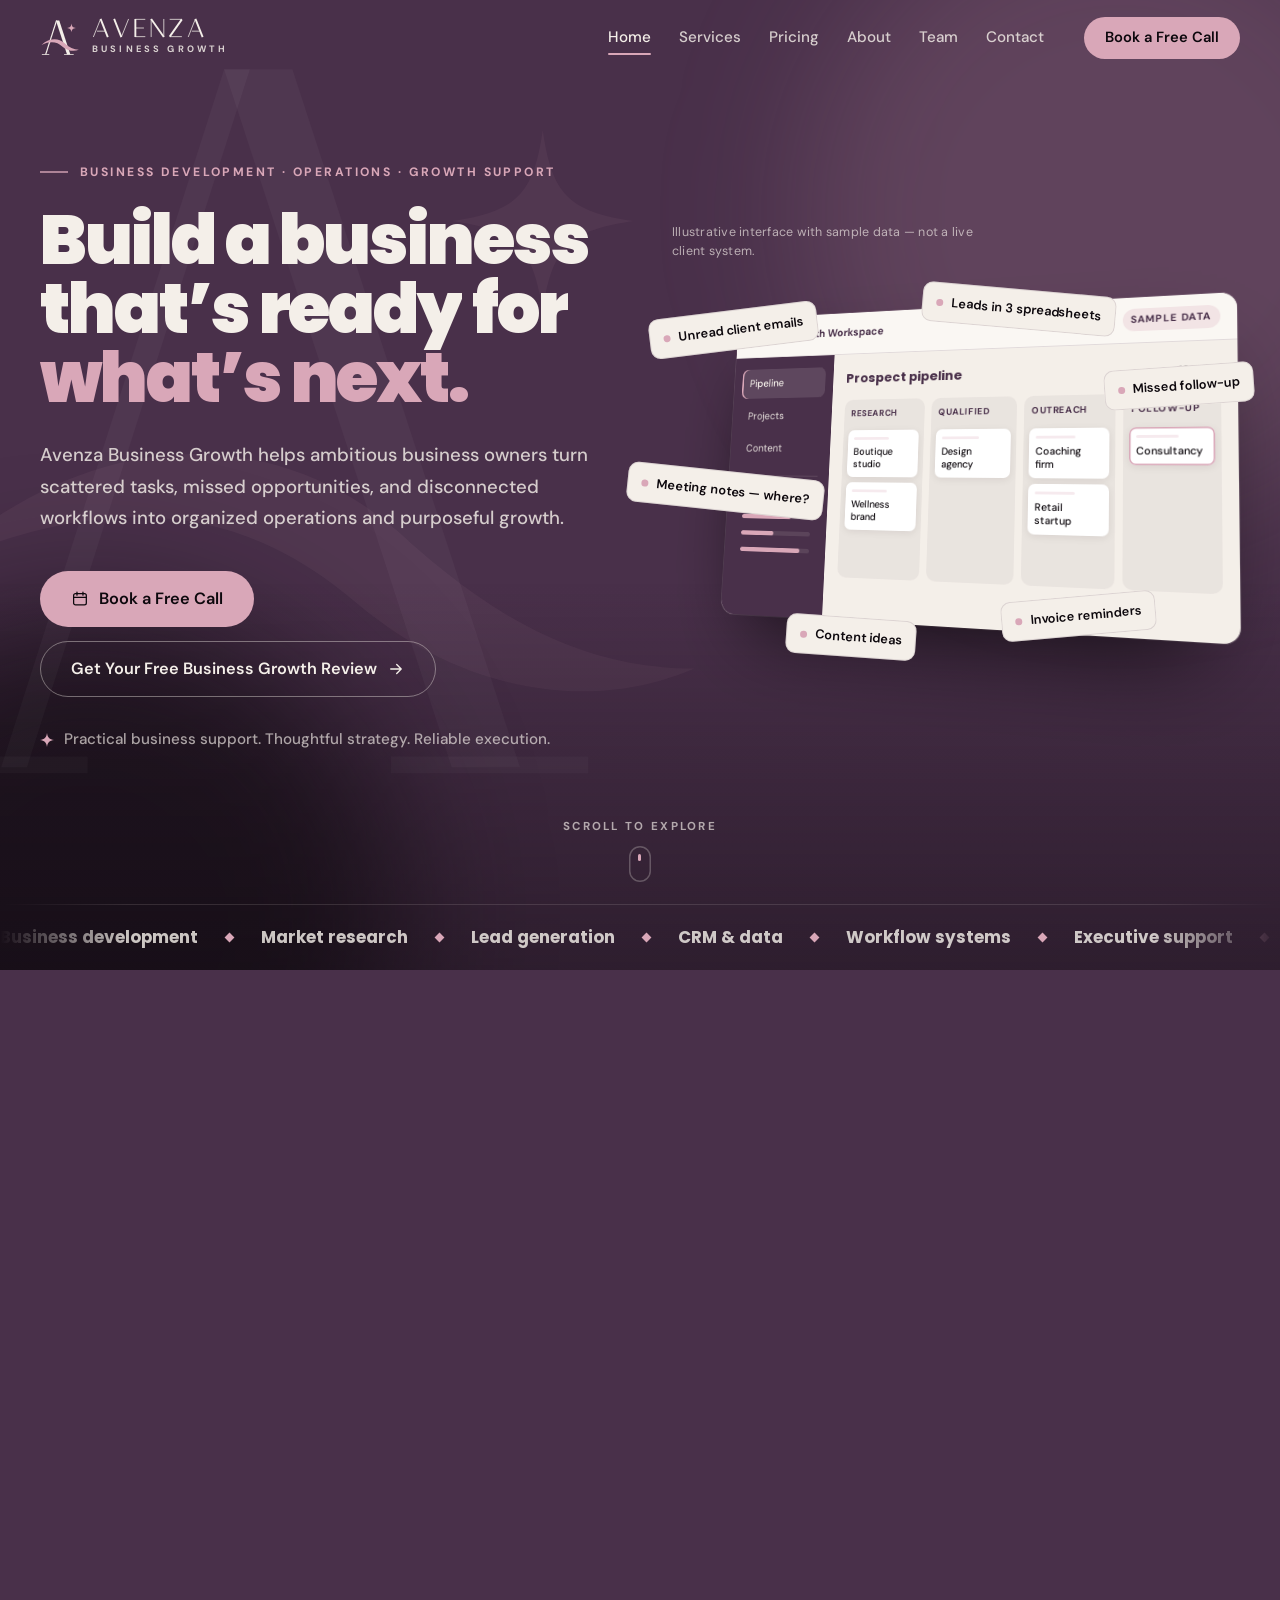
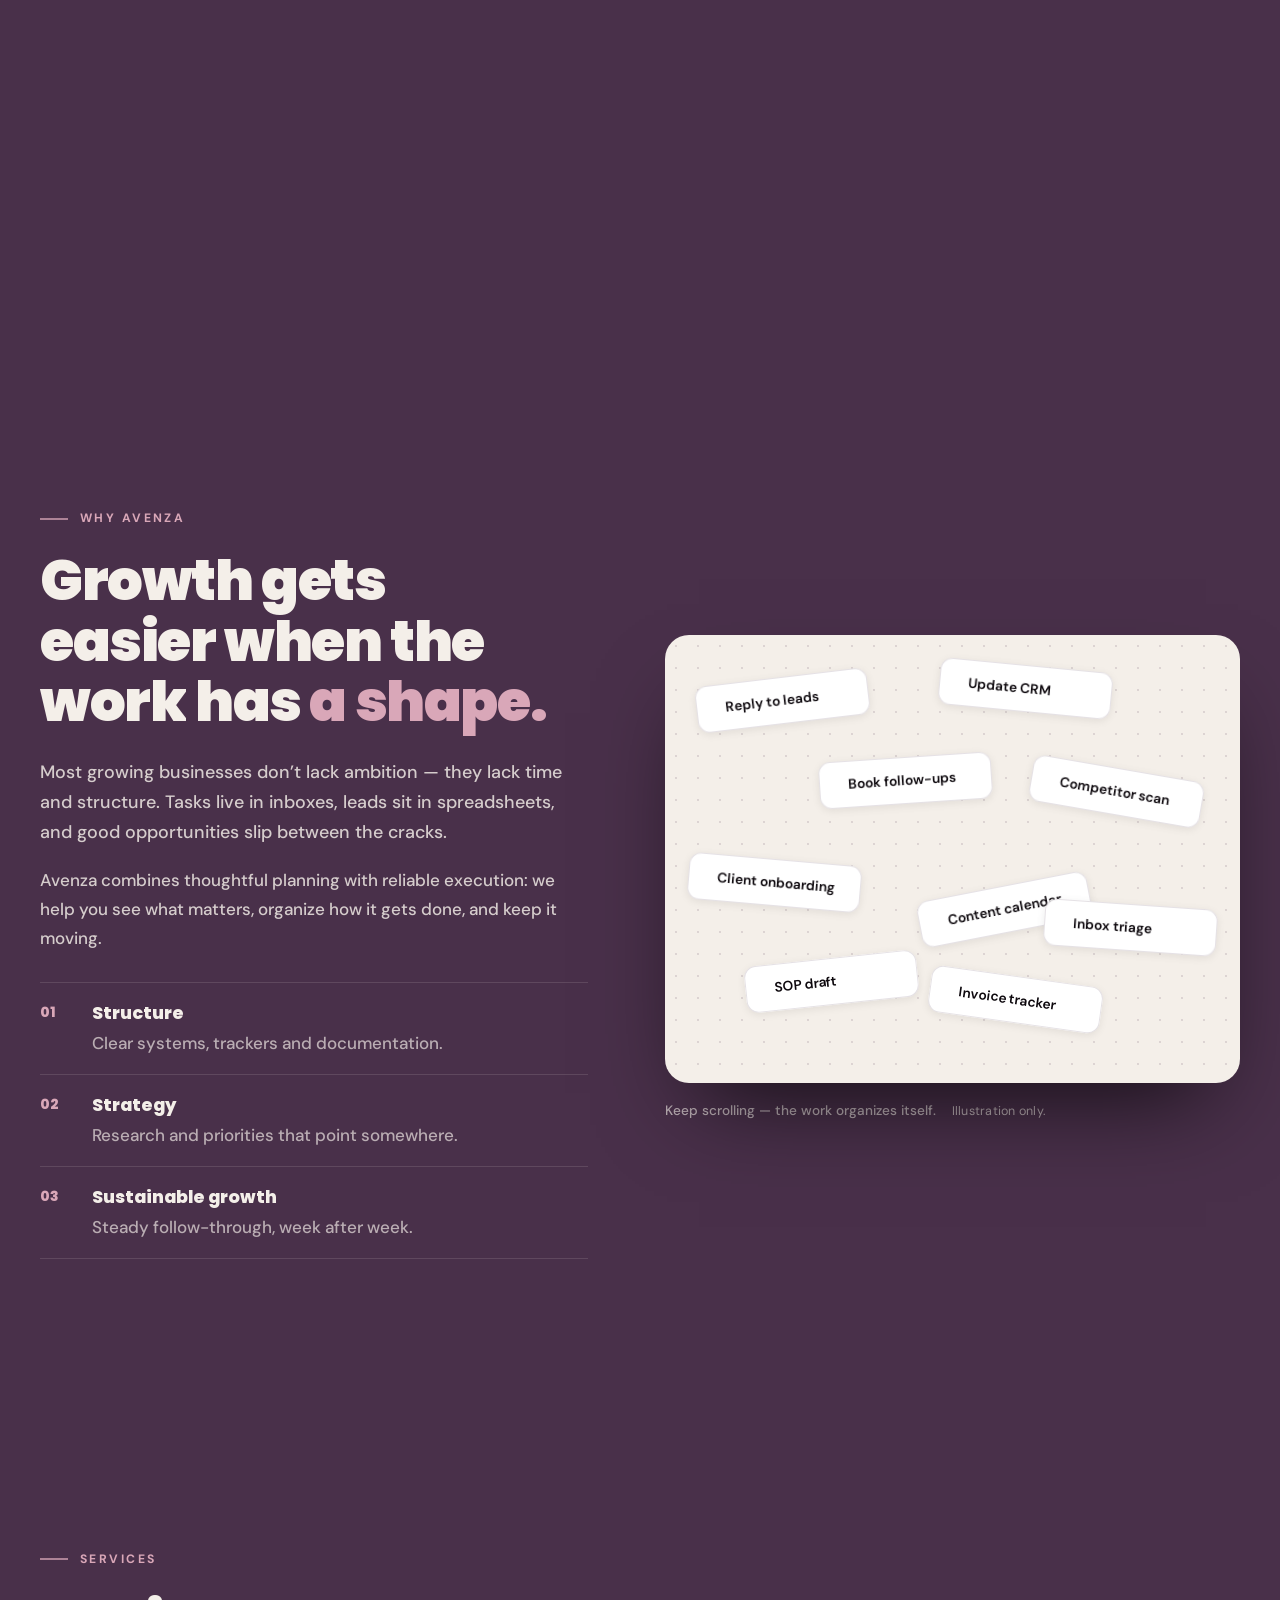
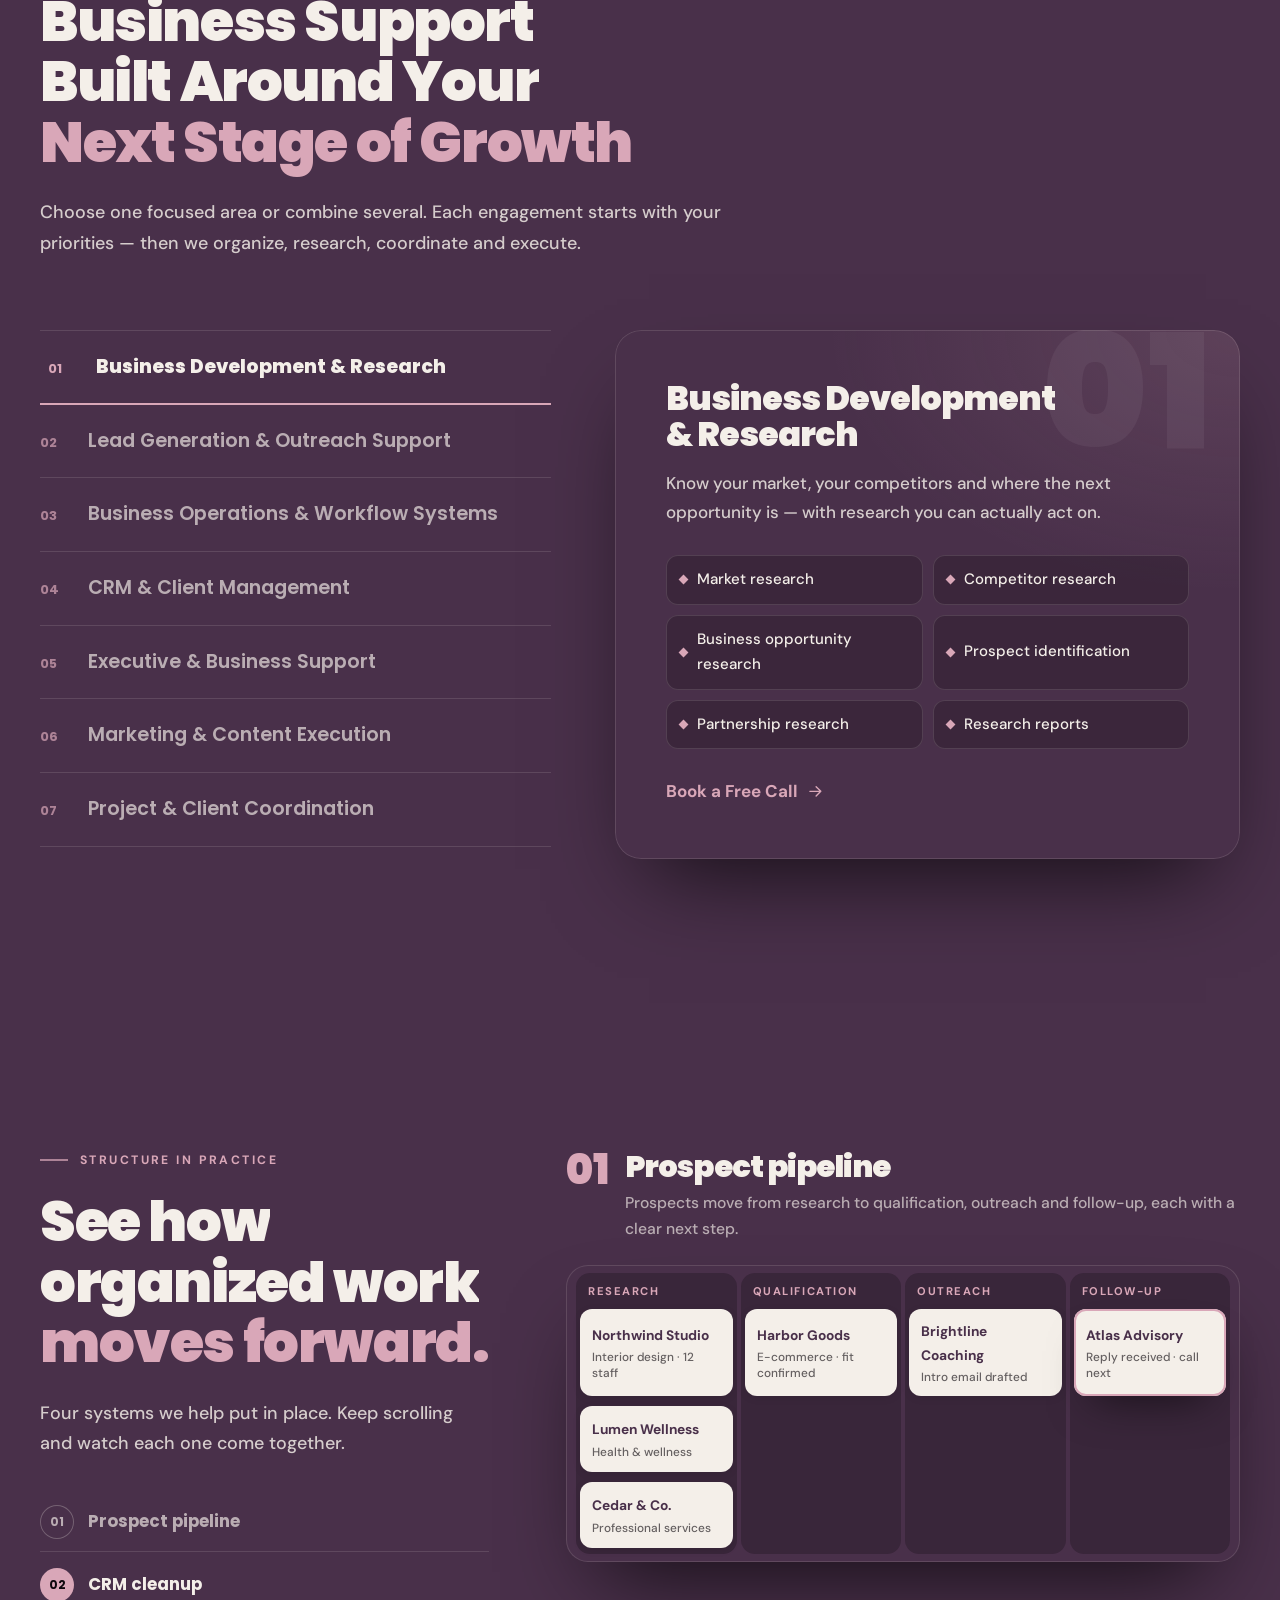
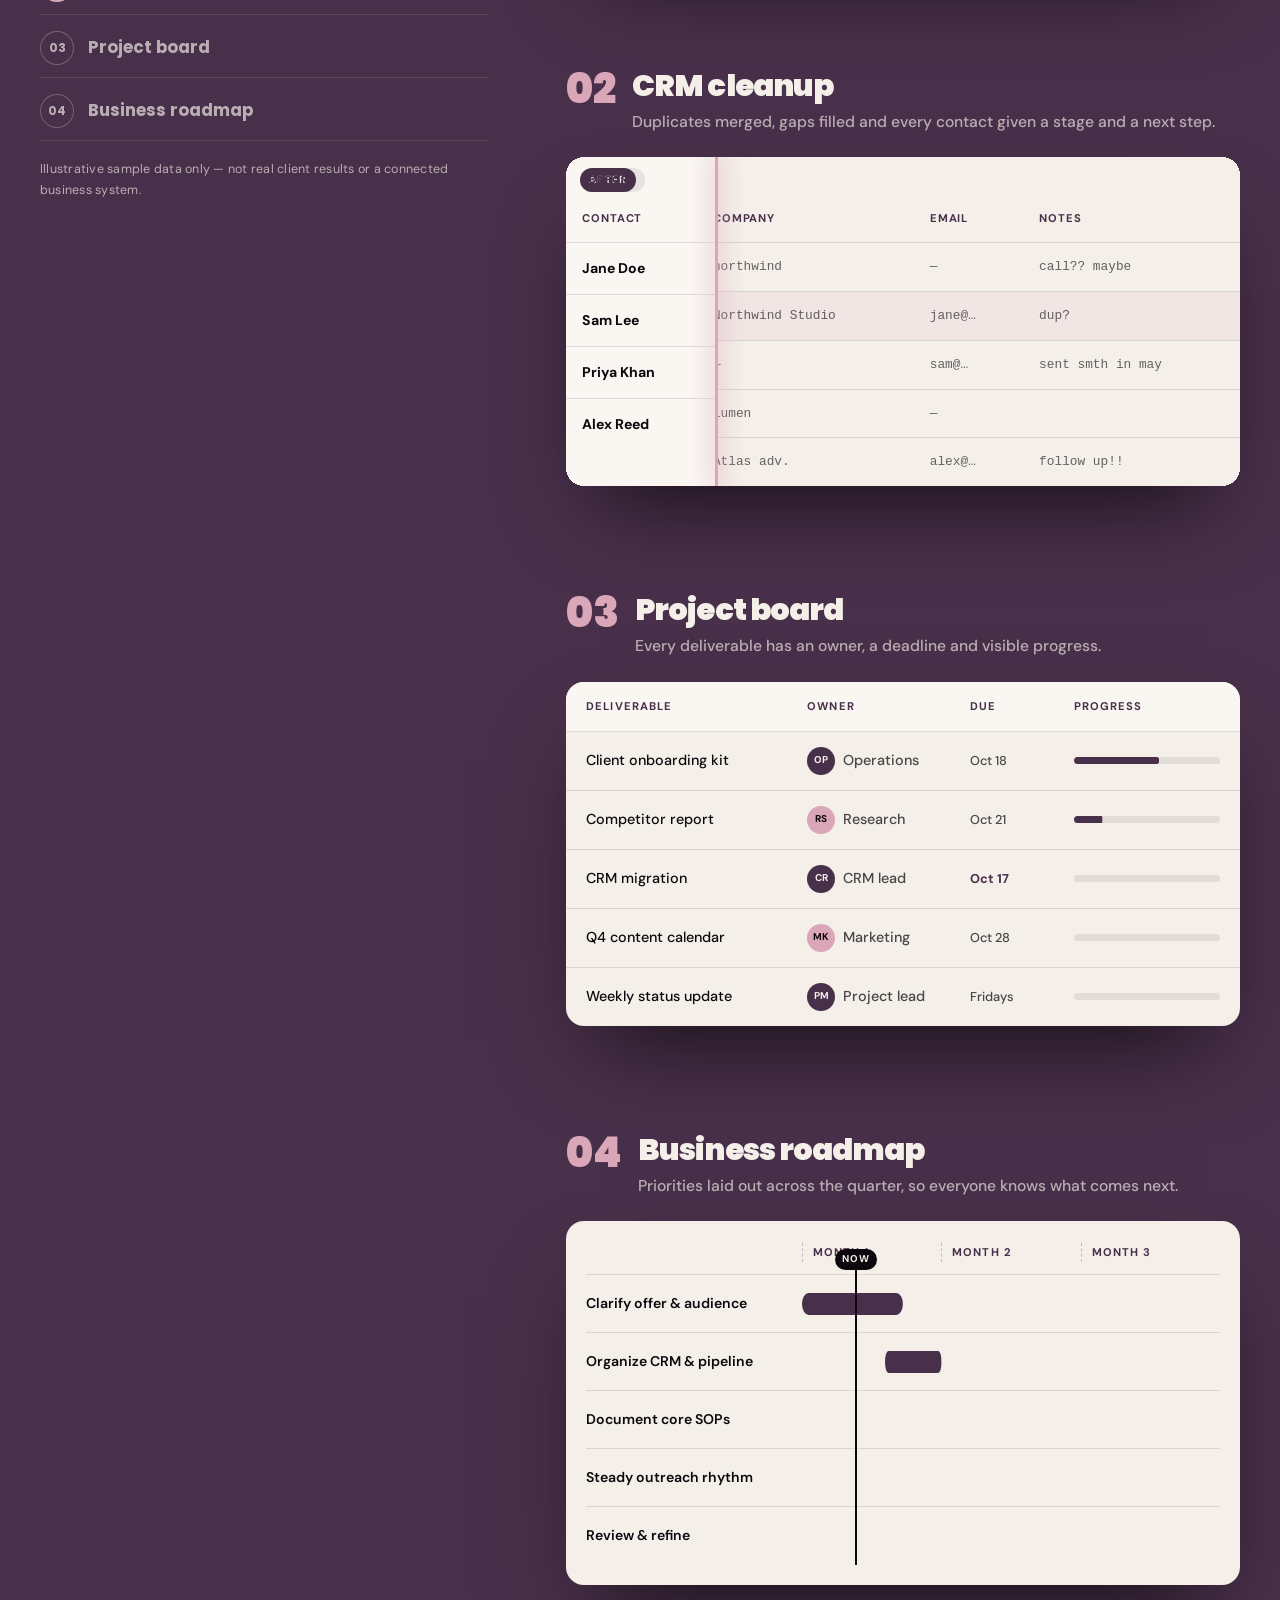
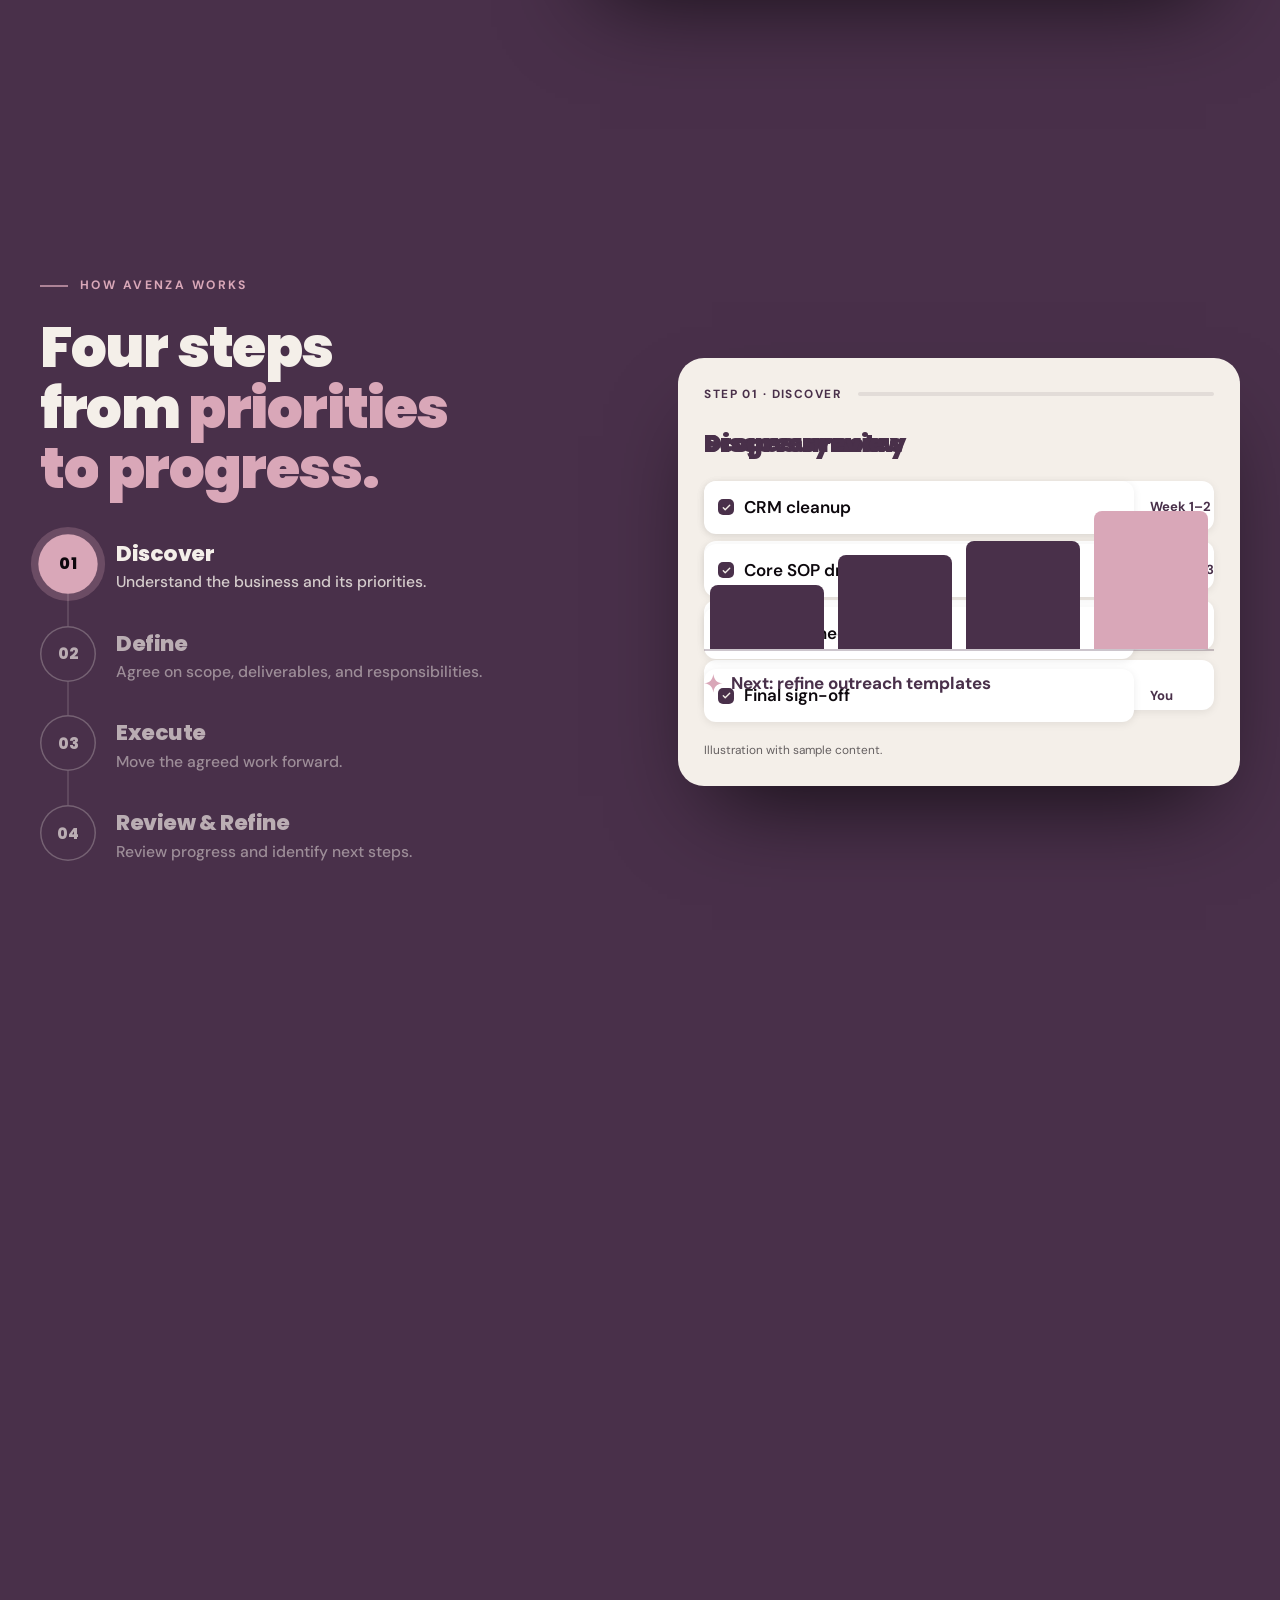
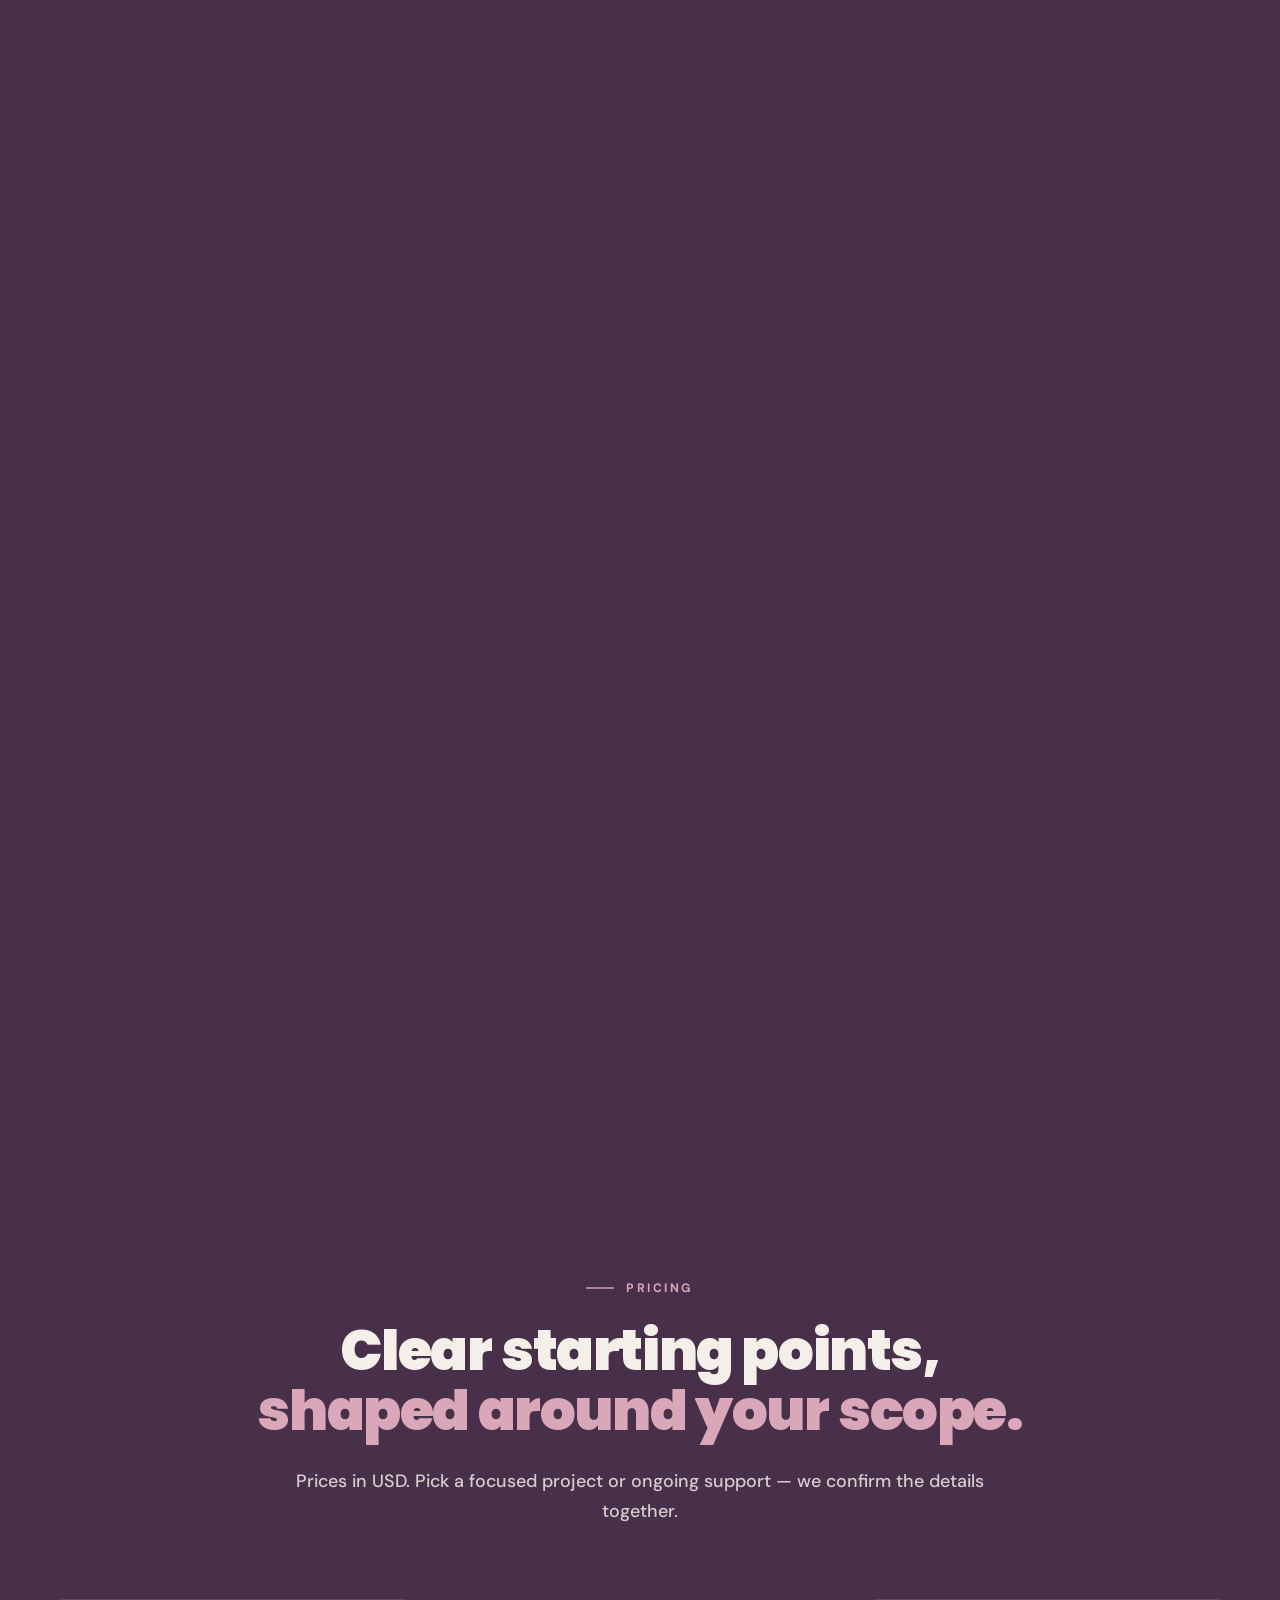
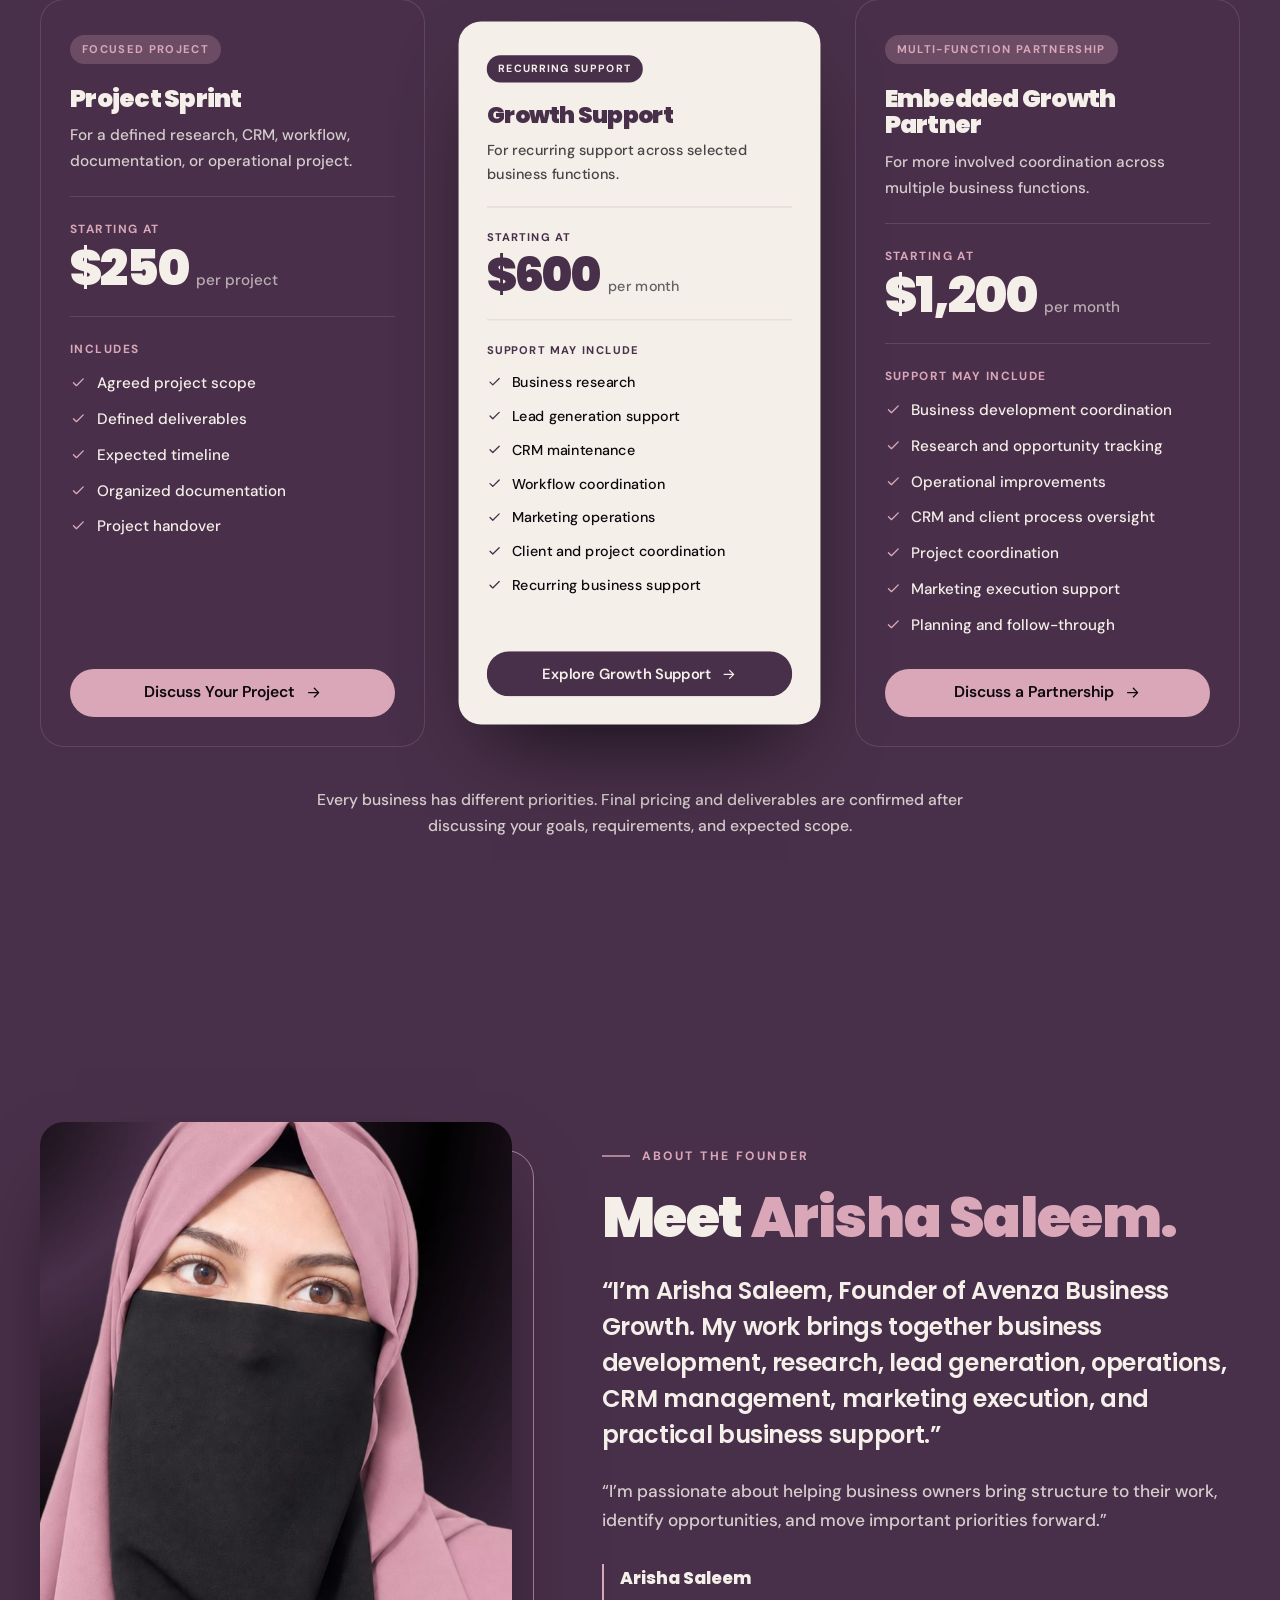
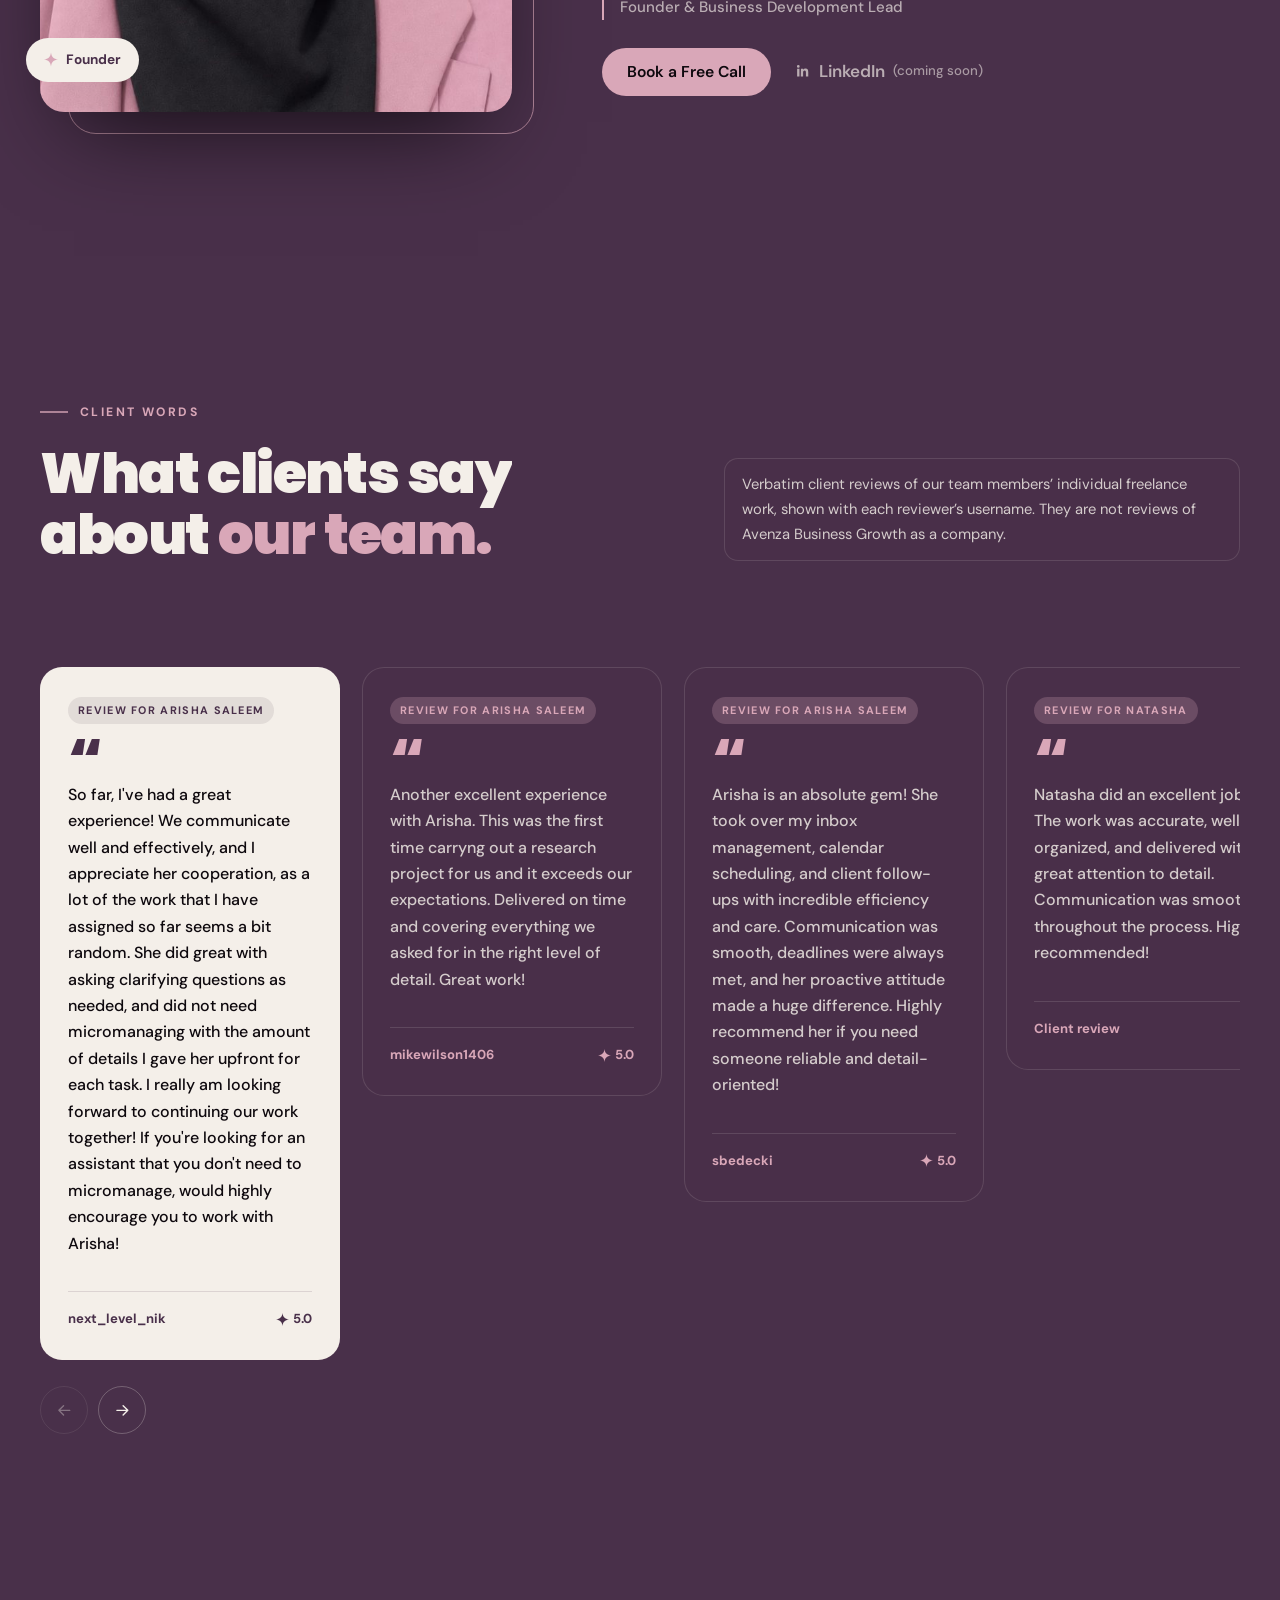
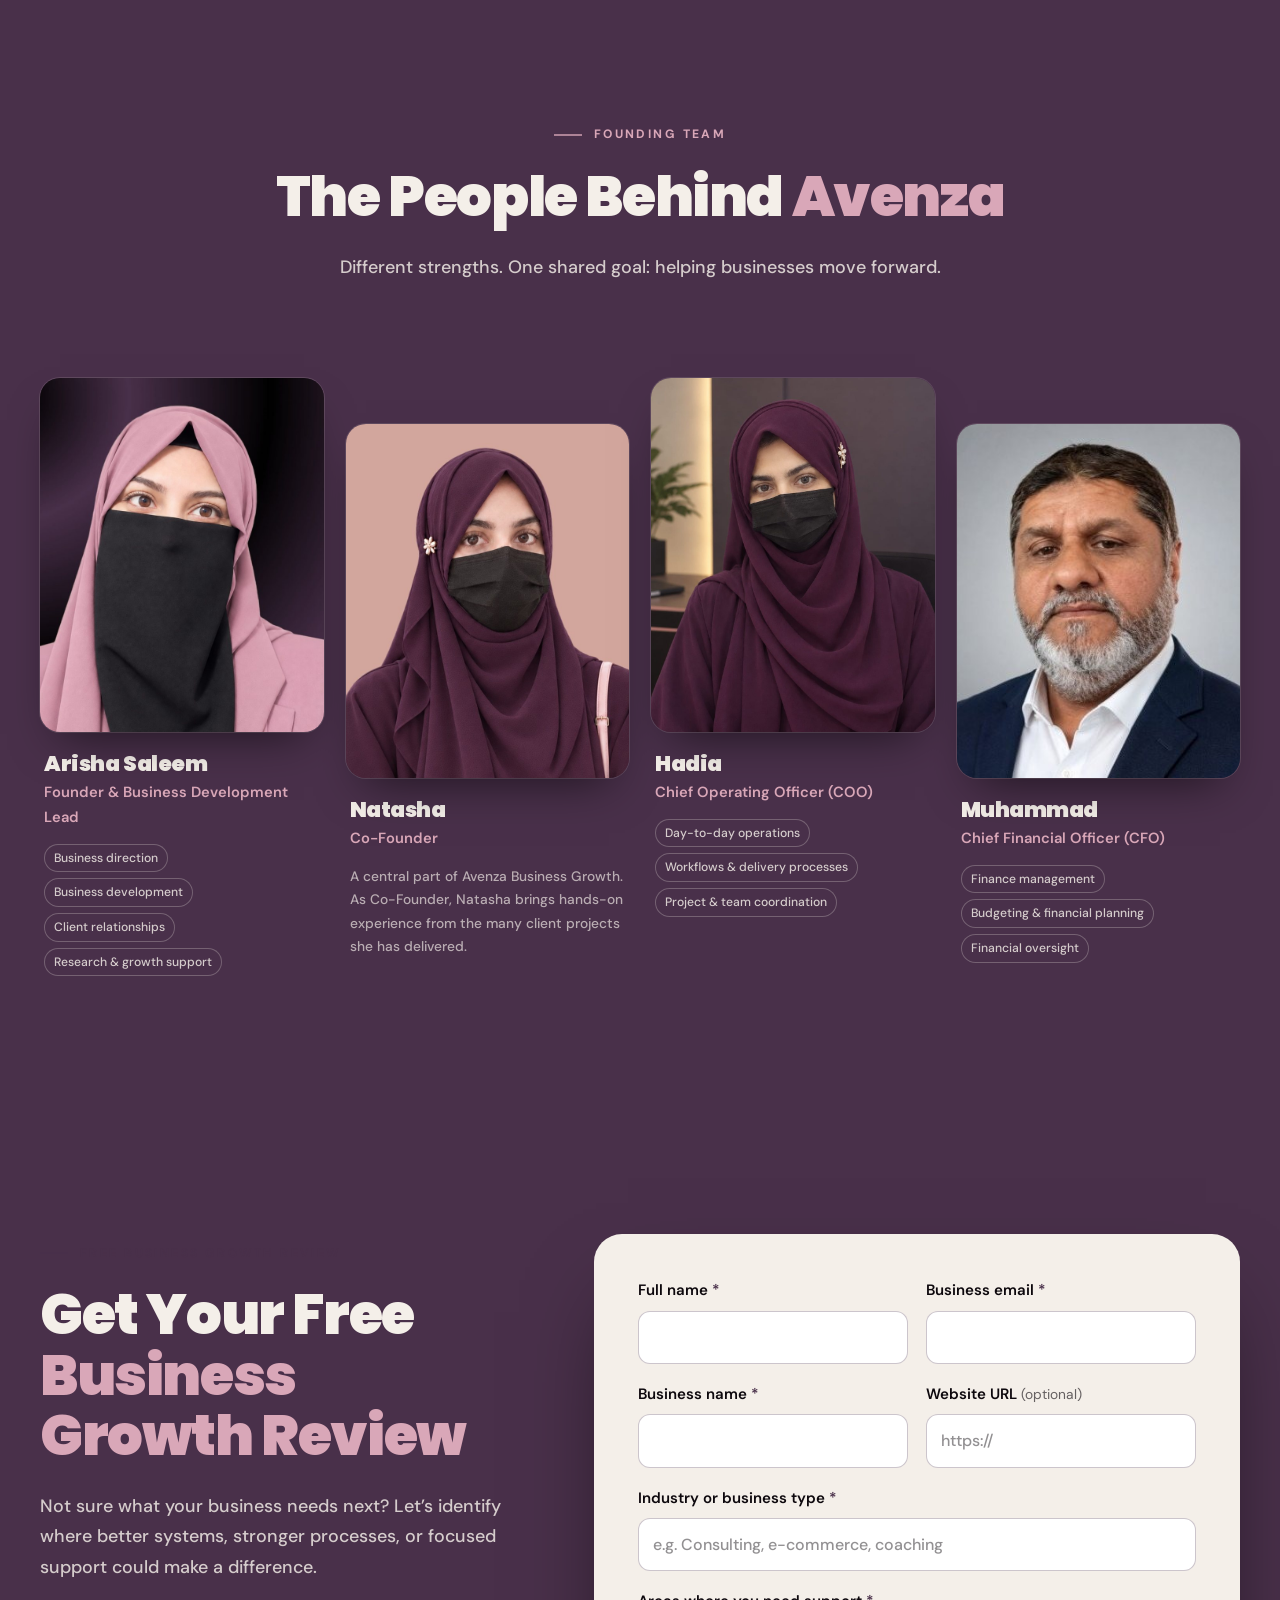
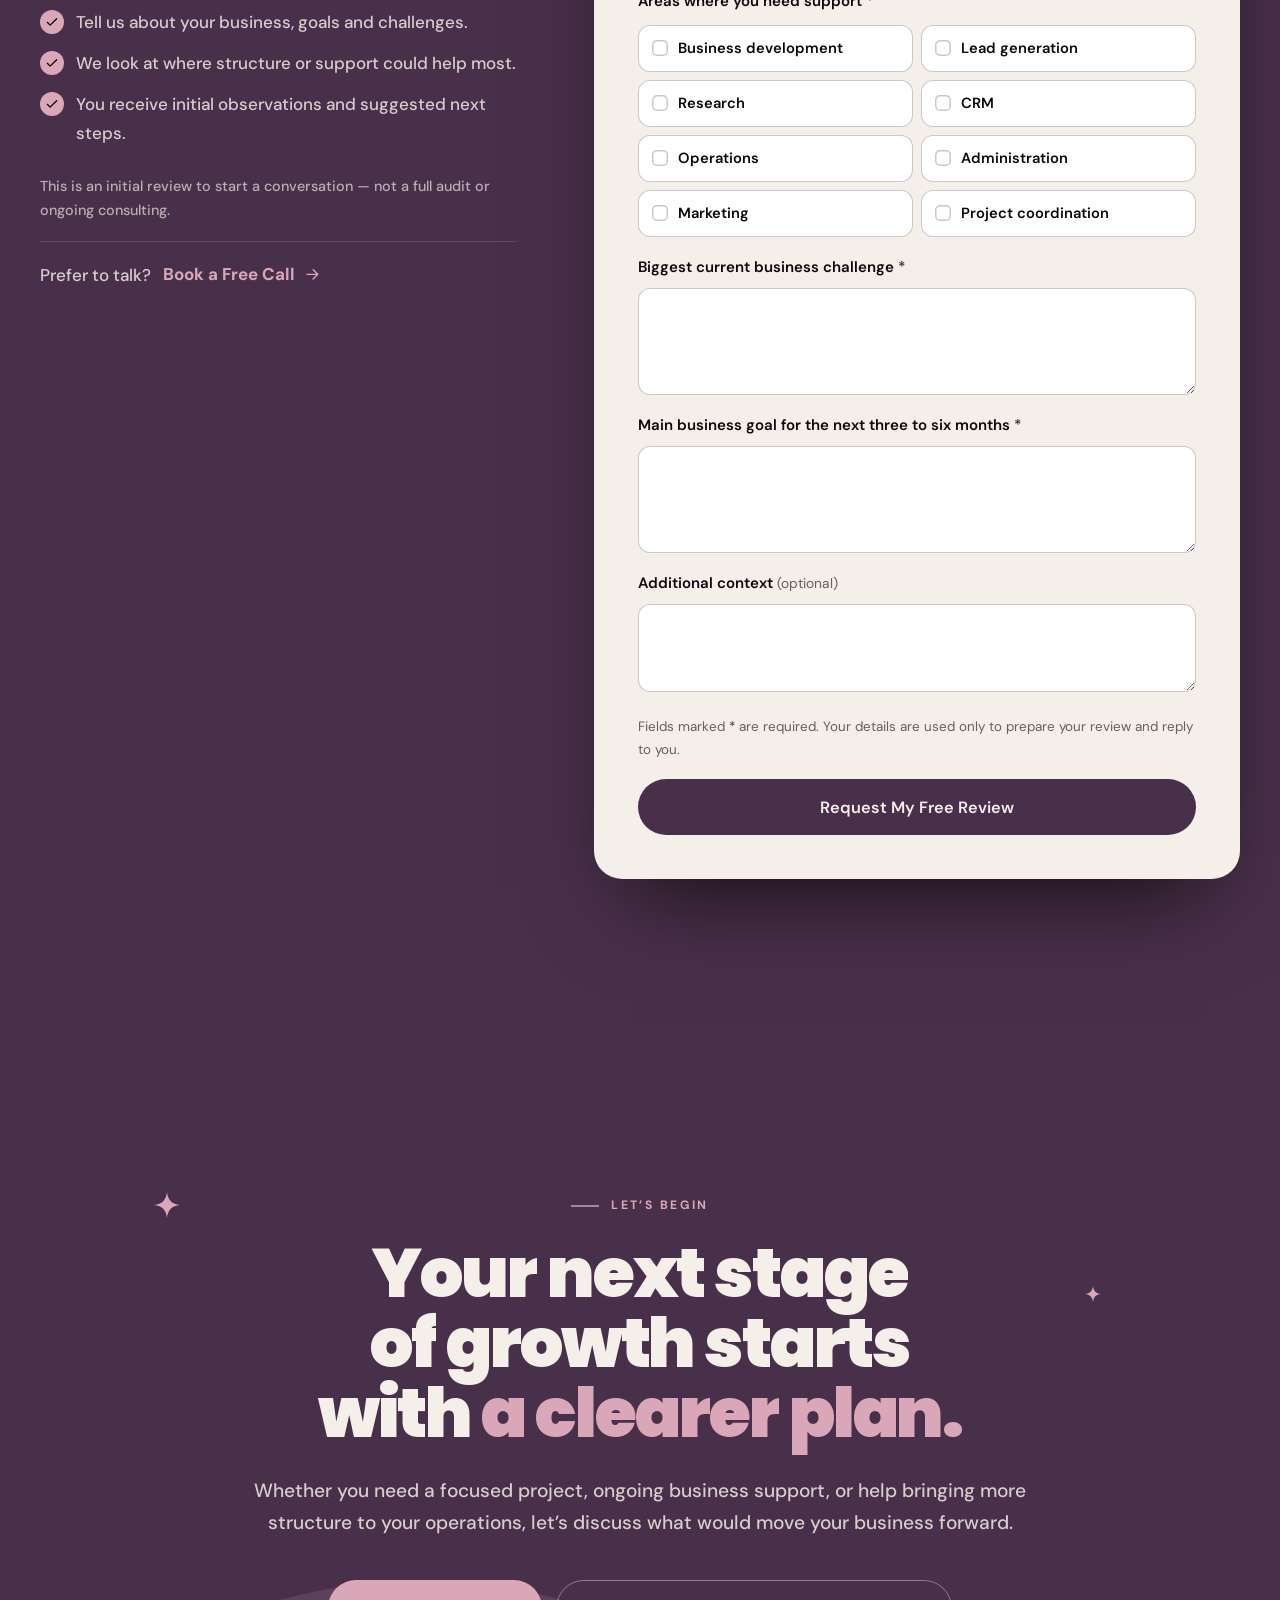
==== commit 9343a096: "Add team photos and reviews; remove portfolio and Fiverr links - Team: real portraits for Arisha, Na" ====
--- a/index.html
+++ b/index.html
@@ -70,7 +70,6 @@
           <li><a href="#pricing">Pricing</a></li>
           <li><a href="#about">About</a></li>
           <li><a href="#team">Team</a></li>
-          <li><a href="#portfolio">Portfolio</a></li>
           <li><a href="#review">Contact</a></li>
         </ul>
         <a class="btn btn-pink nav-cta" data-link="booking" href="https://cal.com/arisha-saleem-efihir/book-free-call-with-arisha" target="_blank" rel="noopener">Book a Free Call</a>
@@ -496,8 +495,7 @@
           <p class="founder-role" data-reveal><b>Arisha Saleem</b><span>Founder &amp; Business Development Lead</span></p>
           <div class="founder-links" data-reveal>
             <a class="btn btn-pink" data-link="booking" href="https://cal.com/arisha-saleem-efihir/book-free-call-with-arisha" target="_blank" rel="noopener">Book a Free Call</a>
-            <a class="icon-link" data-link="linkedin" href="https://www.linkedin.com/in/arisha-saleem-b06336305/" target="_blank" rel="noopener"><svg class="i" aria-hidden="true"><use href="#i-linkedin"/></svg> LinkedIn</a>
-            <a class="icon-link" data-link="fiverr" href="https://www.fiverr.com/arishasaleem567?public_mode=true" target="_blank" rel="noopener"><svg class="i" aria-hidden="true"><use href="#i-external"/></svg> Fiverr profile</a>
+            <span class="icon-link is-placeholder" data-link-placeholder="linkedin" title="LinkedIn profile coming soon"><svg class="i" aria-hidden="true"><use href="#i-linkedin"/></svg> LinkedIn <small>(coming soon)</small></span>
           </div>
         </div>
       </div>
@@ -509,9 +507,9 @@
         <div class="section-head section-head-split">
           <div>
             <p class="eyebrow eyebrow-light" data-reveal>Client words</p>
-            <h2 class="h2" id="testimonials-title" data-split>What clients say about <em>working with Arisha.</em></h2>
-          </div>
-          <p class="testi-disclaimer" data-reveal>These are verbatim reviews of Arisha Saleem’s individual freelance work on Fiverr — not testimonials received by Avenza Business Growth as a company. Client names are withheld for privacy.</p>
+            <h2 class="h2" id="testimonials-title" data-split>What clients say about <em>our team.</em></h2>
+          </div>
+          <p class="testi-disclaimer" data-reveal>Verbatim client reviews of our team members’ individual freelance work, shown with each reviewer’s username. They are not reviews of Avenza Business Growth as a company.</p>
         </div>
         <div class="testi" data-testimonials>
           <div class="testi-track" data-testi-track tabindex="0" role="region" aria-label="Client reviews (scrollable)">
@@ -520,7 +518,6 @@
           <div class="testi-controls">
             <button class="round-btn" type="button" data-testi-prev aria-label="Previous reviews"><svg class="i flip" aria-hidden="true"><use href="#i-arrow"/></svg></button>
             <button class="round-btn" type="button" data-testi-next aria-label="Next reviews"><svg class="i" aria-hidden="true"><use href="#i-arrow"/></svg></button>
-            <a class="text-link" data-link="fiverr" href="https://www.fiverr.com/arishasaleem567?public_mode=true" target="_blank" rel="noopener">See all reviews on Fiverr <svg class="i" aria-hidden="true"><use href="#i-external"/></svg></a>
           </div>
         </div>
       </div>
@@ -537,31 +534,7 @@
         <div class="team-grid" data-team>
           <!-- Rendered from assets/js/content.js -->
         </div>
-        <noscript><p class="lede" style="text-align:center">Arisha Saleem — Founder &amp; Business Development Lead · Natasha — Co-Founder · Hadia — Chief Operating Officer · Saleem — Chief Financial Officer</p></noscript>
-      </div>
-    </section>
-
-    <!-- ============ PORTFOLIO ============ -->
-    <section class="section portfolio" id="portfolio" data-bg="night" aria-labelledby="portfolio-title">
-      <div class="container portfolio-grid">
-        <div class="portfolio-copy">
-          <p class="eyebrow eyebrow-light" data-reveal>Portfolio</p>
-          <h2 class="h2" id="portfolio-title" data-split>Selected Work &amp; <em>Business Support Experience</em></h2>
-          <p class="lede" data-reveal>A look at the projects, systems, and business support work behind my approach to execution.</p>
-          <p class="small-note" data-reveal>Arisha’s portfolio opens in Canva in a new tab.</p>
-          <a class="btn btn-pink btn-lg" data-reveal data-link="portfolio" href="https://canva.link/ubkblrzkw6538wf" target="_blank" rel="noopener">View My Portfolio <svg class="i" aria-hidden="true"><use href="#i-external"/></svg></a>
-        </div>
-        <a class="folio-visual" data-reveal data-link="portfolio" href="https://canva.link/ubkblrzkw6538wf" target="_blank" rel="noopener" aria-label="Open Arisha Saleem’s portfolio on Canva (new tab)">
-          <span class="folio-page folio-p3" aria-hidden="true"><b>Workflows</b></span>
-          <span class="folio-page folio-p2" aria-hidden="true"><b>Research</b></span>
-          <span class="folio-page folio-p1" aria-hidden="true">
-            <svg class="folio-emblem"><use href="#avz-emblem"/></svg>
-            <b>Portfolio</b>
-            <em>Arisha Saleem</em>
-            <span class="folio-lines"><i></i><i></i><i></i></span>
-          </span>
-          <span class="folio-open" aria-hidden="true">Open in Canva <svg class="i"><use href="#i-external"/></svg></span>
-        </a>
+        <noscript><p class="lede" style="text-align:center">Arisha Saleem — Founder &amp; Business Development Lead · Natasha — Co-Founder · Hadia — Chief Operating Officer · Muhammad — Chief Financial Officer</p></noscript>
       </div>
     </section>
 
@@ -708,7 +681,6 @@
           <li><a href="#pricing">Pricing</a></li>
           <li><a href="#about">About</a></li>
           <li><a href="#team">Team</a></li>
-          <li><a href="#portfolio">Portfolio</a></li>
           <li><a href="#review">Free Growth Review</a></li>
         </ul>
       </nav>
@@ -717,9 +689,7 @@
         <ul>
           <li><a data-link="email" href="mailto:saleemarisha89@gmail.com"><svg class="i" aria-hidden="true"><use href="#i-mail"/></svg> saleemarisha89@gmail.com</a></li>
           <li><a data-link="booking" href="https://cal.com/arisha-saleem-efihir/book-free-call-with-arisha" target="_blank" rel="noopener"><svg class="i" aria-hidden="true"><use href="#i-calendar"/></svg> Book a Free Call</a></li>
-          <li><a data-link="portfolio" href="https://canva.link/ubkblrzkw6538wf" target="_blank" rel="noopener"><svg class="i" aria-hidden="true"><use href="#i-external"/></svg> Portfolio</a></li>
-          <li><a data-link="fiverr" href="https://www.fiverr.com/arishasaleem567?public_mode=true" target="_blank" rel="noopener"><svg class="i" aria-hidden="true"><use href="#i-external"/></svg> Fiverr</a></li>
-          <li><a data-link="linkedin" href="https://www.linkedin.com/in/arisha-saleem-b06336305/" target="_blank" rel="noopener"><svg class="i" aria-hidden="true"><use href="#i-linkedin"/></svg> LinkedIn</a></li>
+          <li><span class="is-placeholder" data-link-placeholder="linkedin" title="LinkedIn profile coming soon"><svg class="i" aria-hidden="true"><use href="#i-linkedin"/></svg> LinkedIn <small>(coming soon)</small></span></li>
         </ul>
       </div>
     </div>
--- a/assets/css/avenza.css
+++ b/assets/css/avenza.css
@@ -608,6 +608,10 @@
 .founder-links { display: flex; flex-wrap: wrap; align-items: center; gap: 12px 22px; }
 .icon-link { display: inline-flex; align-items: center; gap: 8px; color: var(--color-ivory); font-weight: 600; text-decoration: none; padding: 6px 0; border-bottom: 1px solid transparent; transition: border-color .3s, color .3s; }
 .icon-link:hover { border-color: var(--color-dusty-pink); color: var(--color-dusty-pink); }
+.is-placeholder { display: inline-flex; align-items: center; gap: 8px; color: var(--ivory-muted); cursor: default; }
+.is-placeholder:hover { border-color: transparent; color: var(--ivory-muted); }
+.is-placeholder small { font-size: .78em; font-weight: 500; opacity: .85; }
+.footer-col .is-placeholder .i { color: var(--color-dusty-pink); }
 
 /* Initials placeholder (shared by founder + team portraits) */
 .portrait-placeholder {
@@ -644,6 +648,8 @@
 }
 .testi-card:hover { transform: translateY(-4px); background: var(--glass-strong); box-shadow: inset 0 0 0 1px var(--line-light-strong), var(--shadow-md); }
 .testi-card:first-child { background: var(--color-ivory); color: var(--color-dark); }
+.testi-for { align-self: flex-start; font-size: .68rem; font-weight: 700; letter-spacing: .12em; text-transform: uppercase; padding: 4px 10px; border-radius: 999px; background: var(--pink-24); color: var(--color-dusty-pink); }
+.testi-card:first-child .testi-for { background: var(--plum-10); color: var(--color-plum); }
 .testi-mark { font-family: var(--font-head); font-weight: 900; font-size: 3.4rem; line-height: .6; color: var(--color-dusty-pink); height: 22px; }
 .testi-card:first-child .testi-mark { color: var(--color-plum); }
 .testi-card blockquote { margin: 0; font-size: 1rem; line-height: 1.65; flex: 1; }
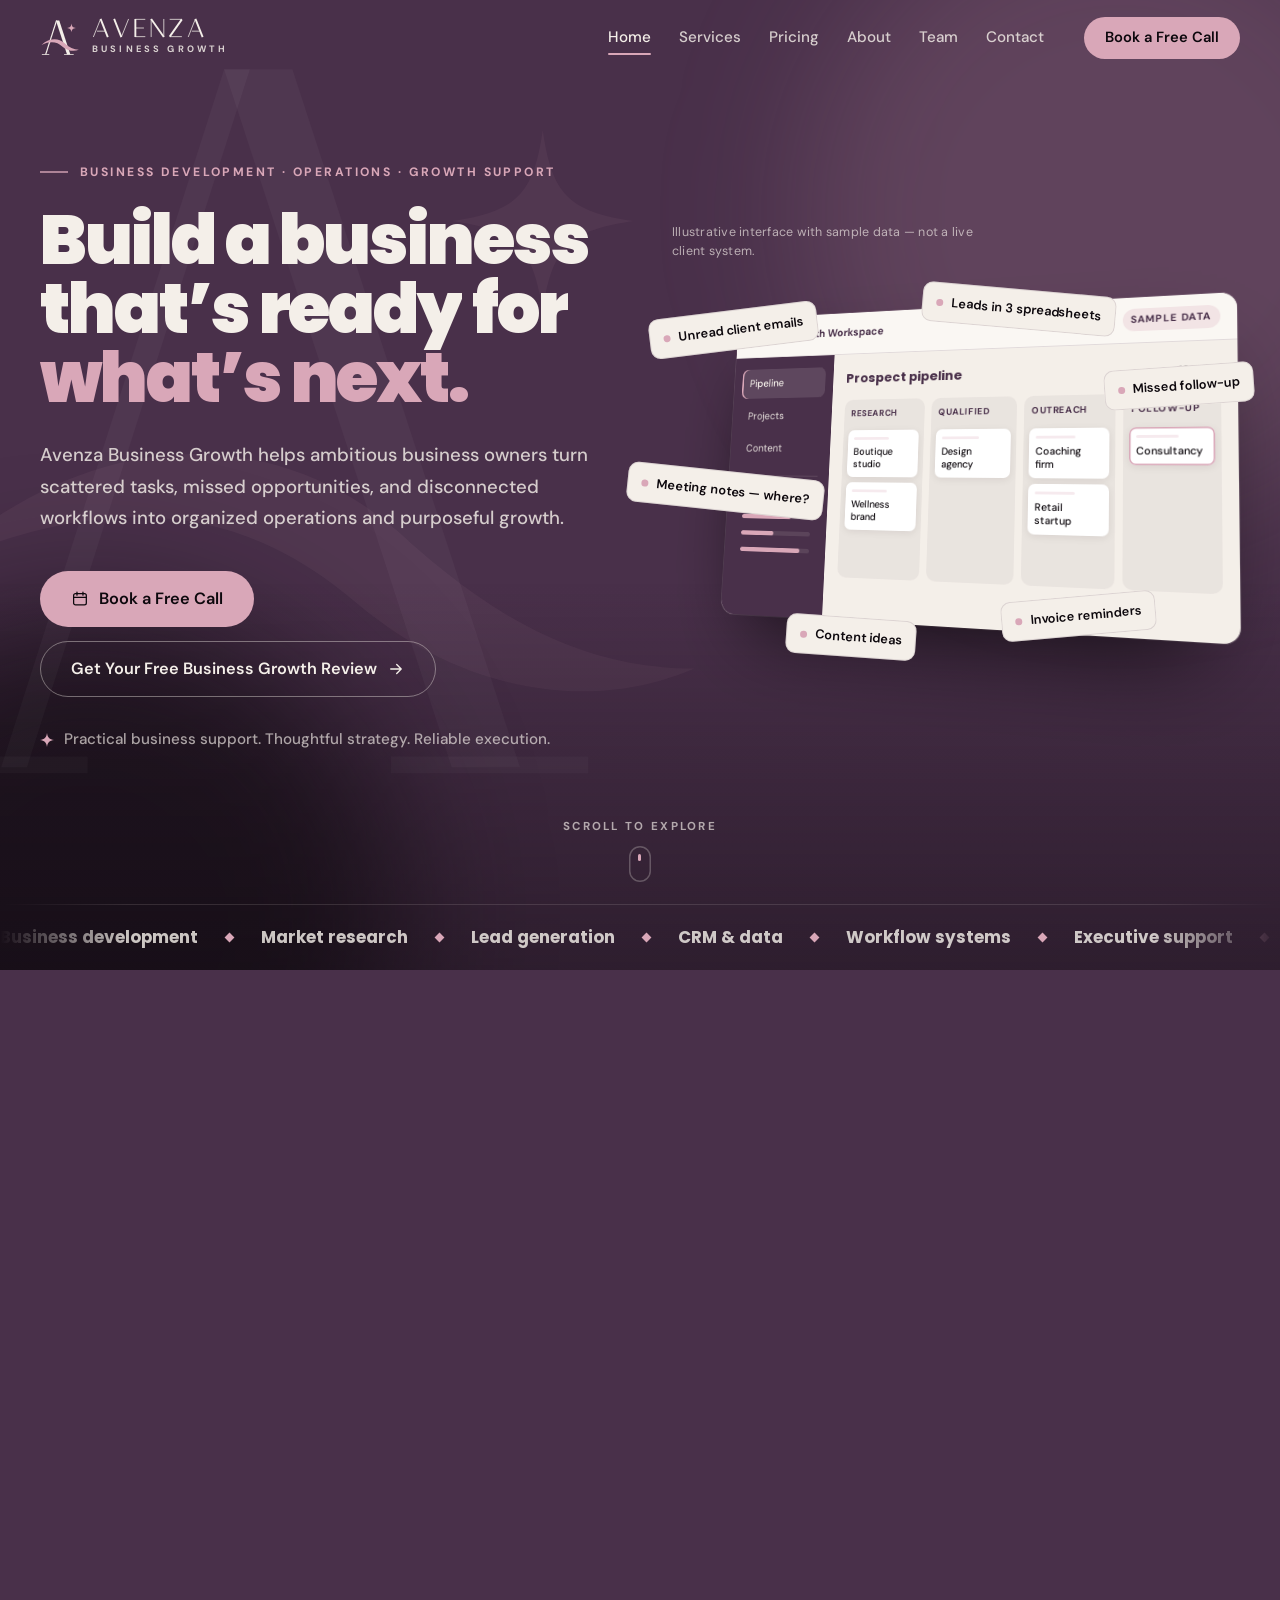
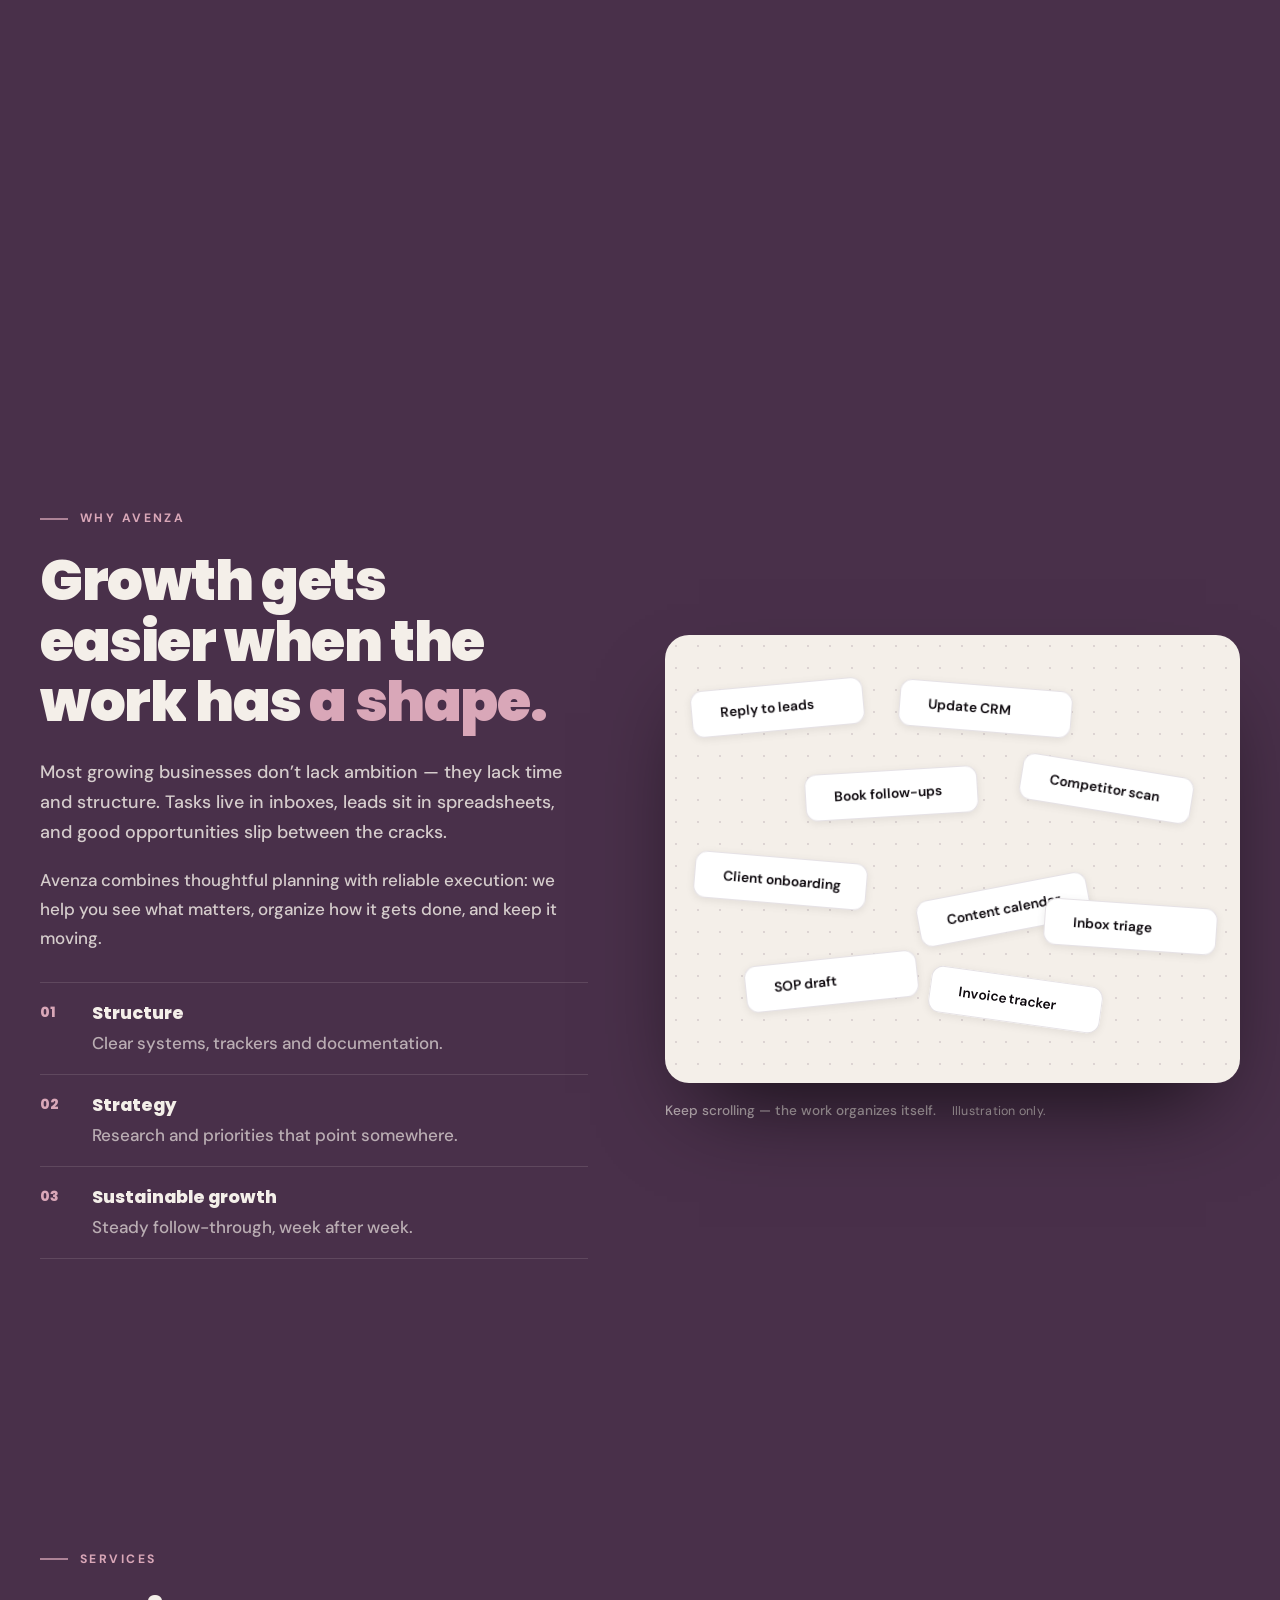
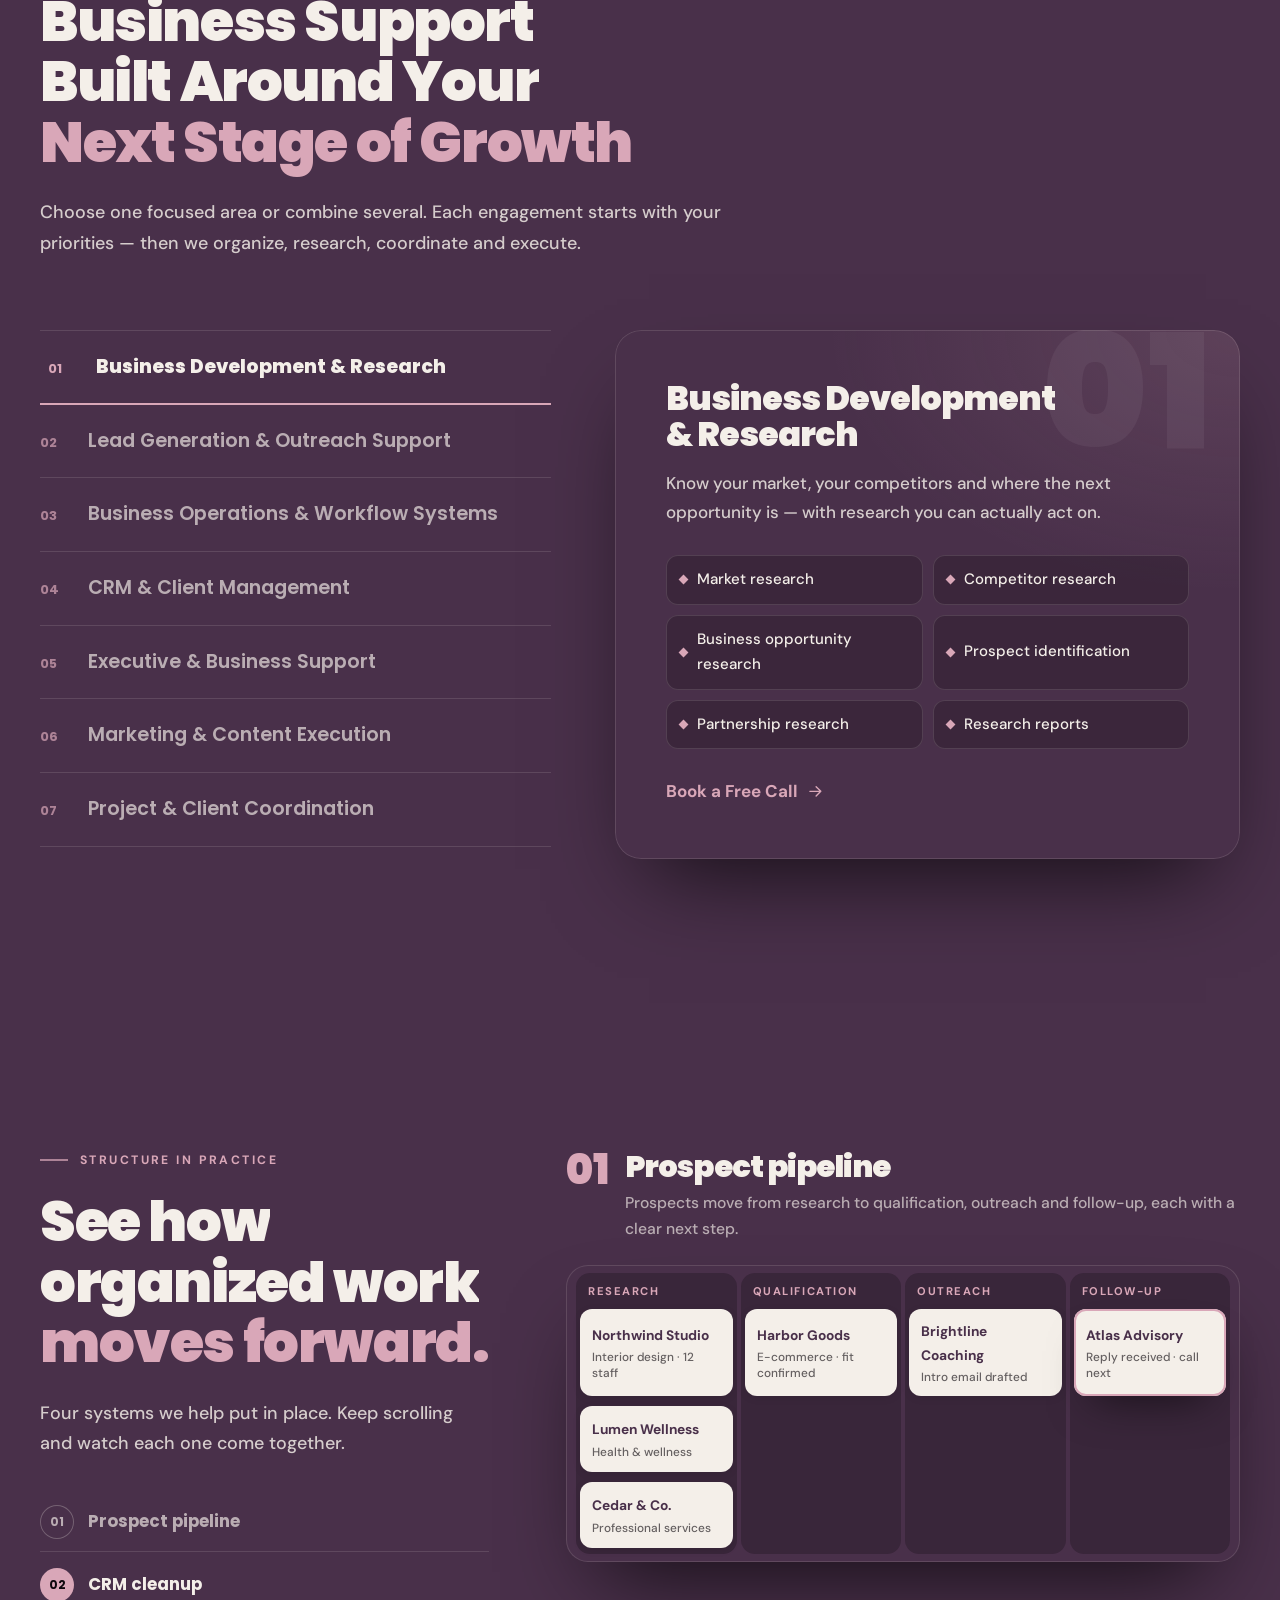
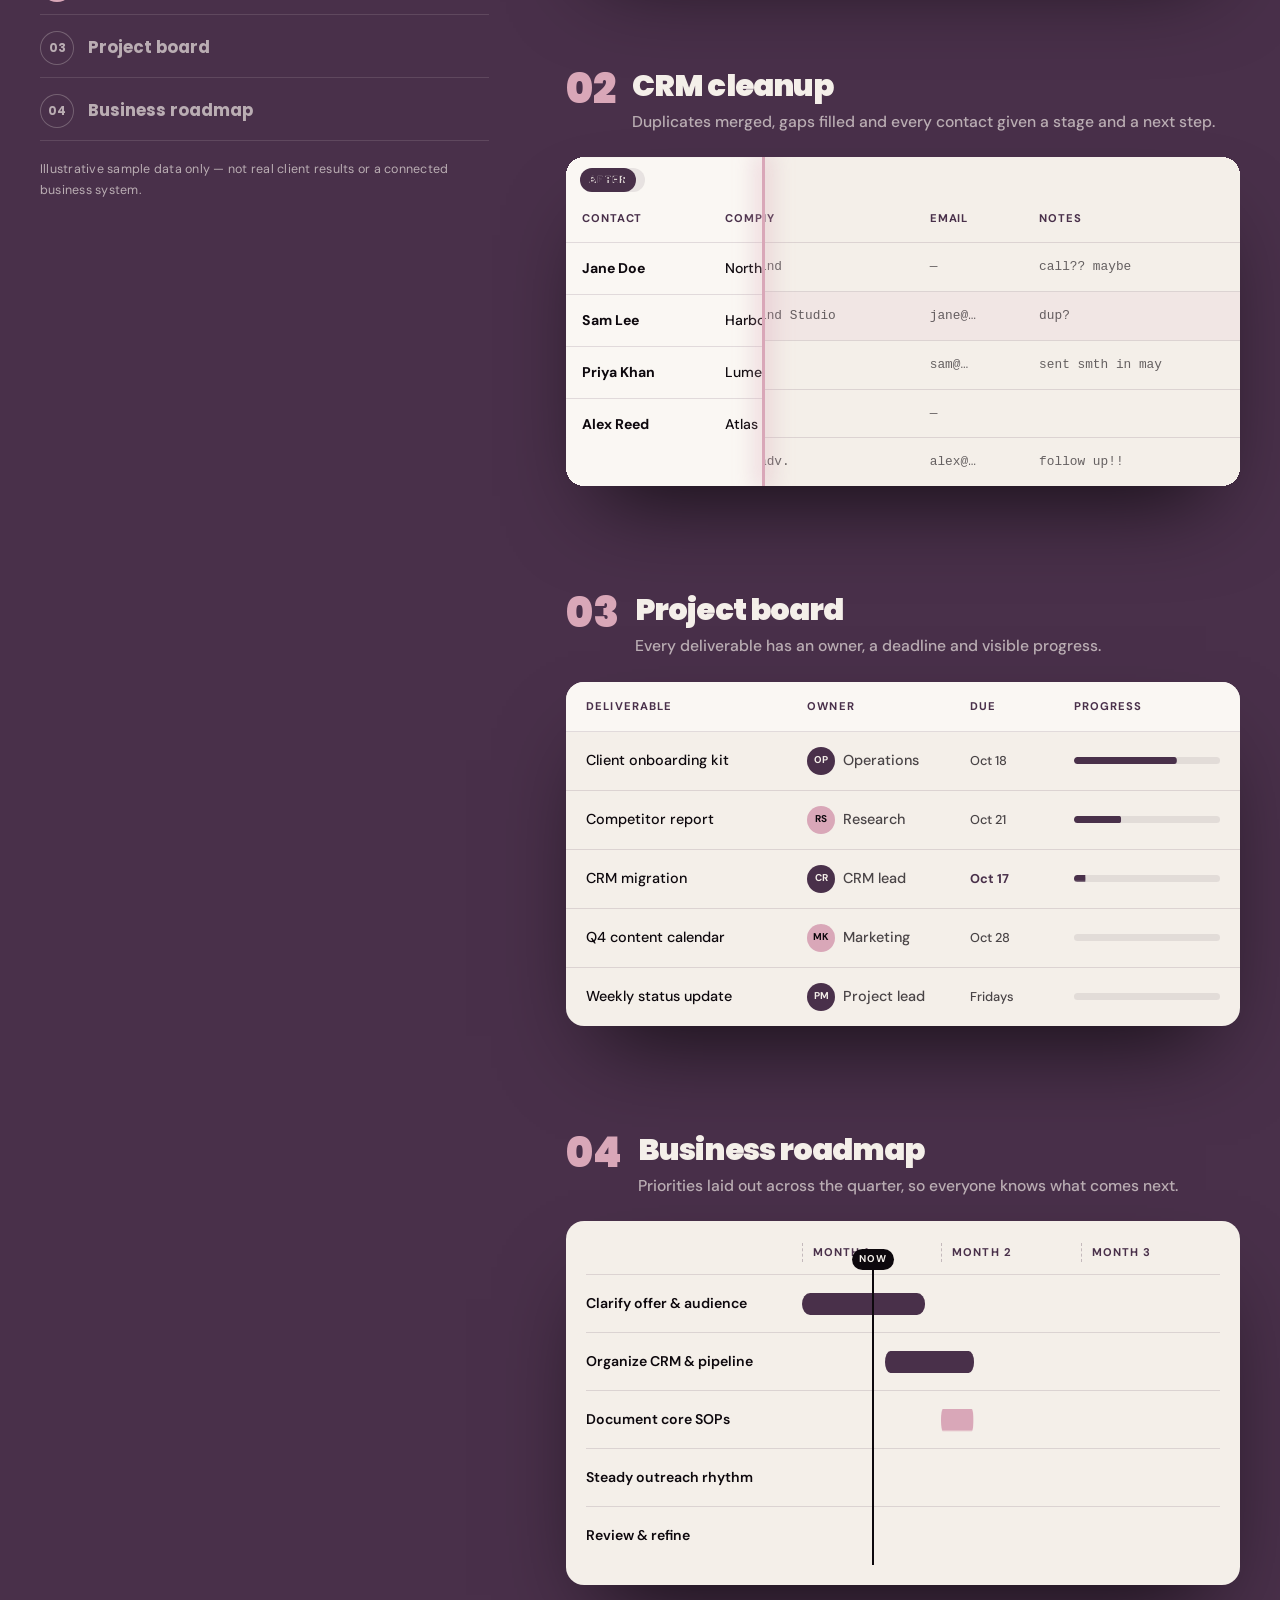
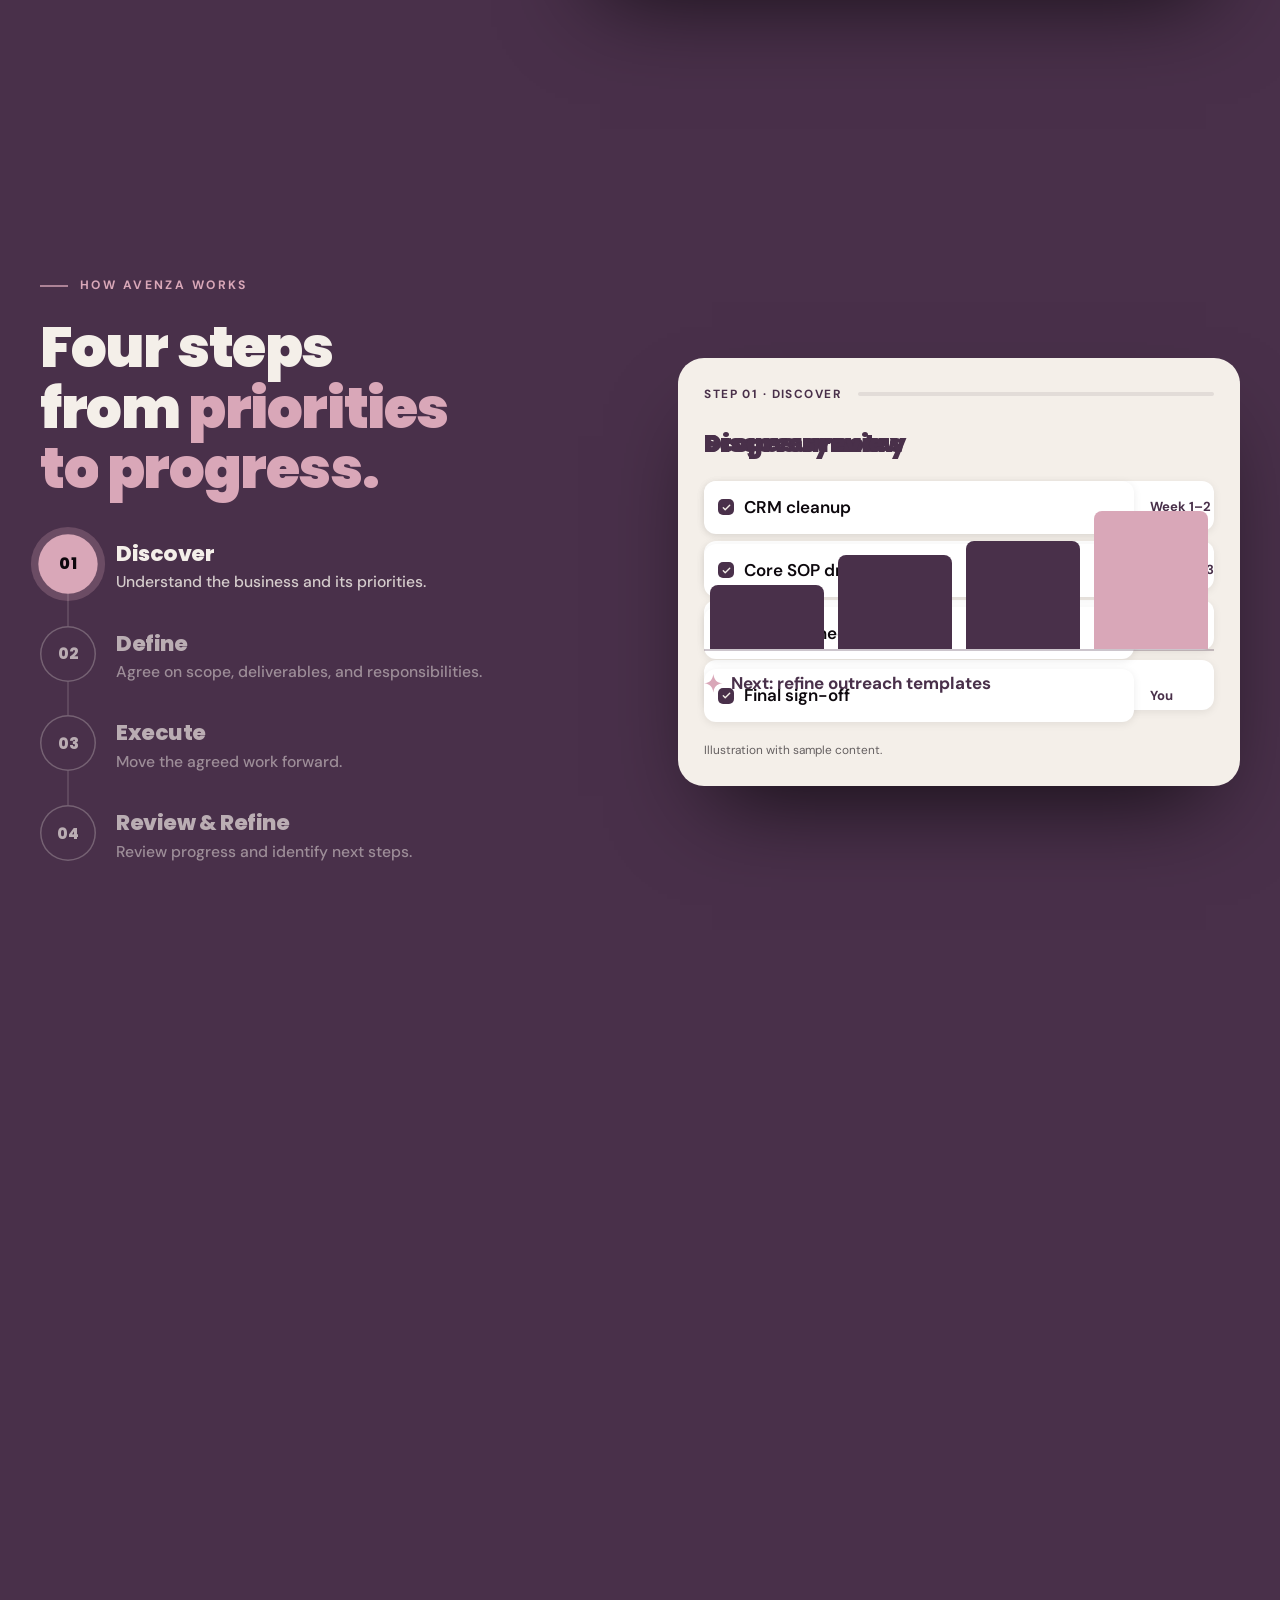
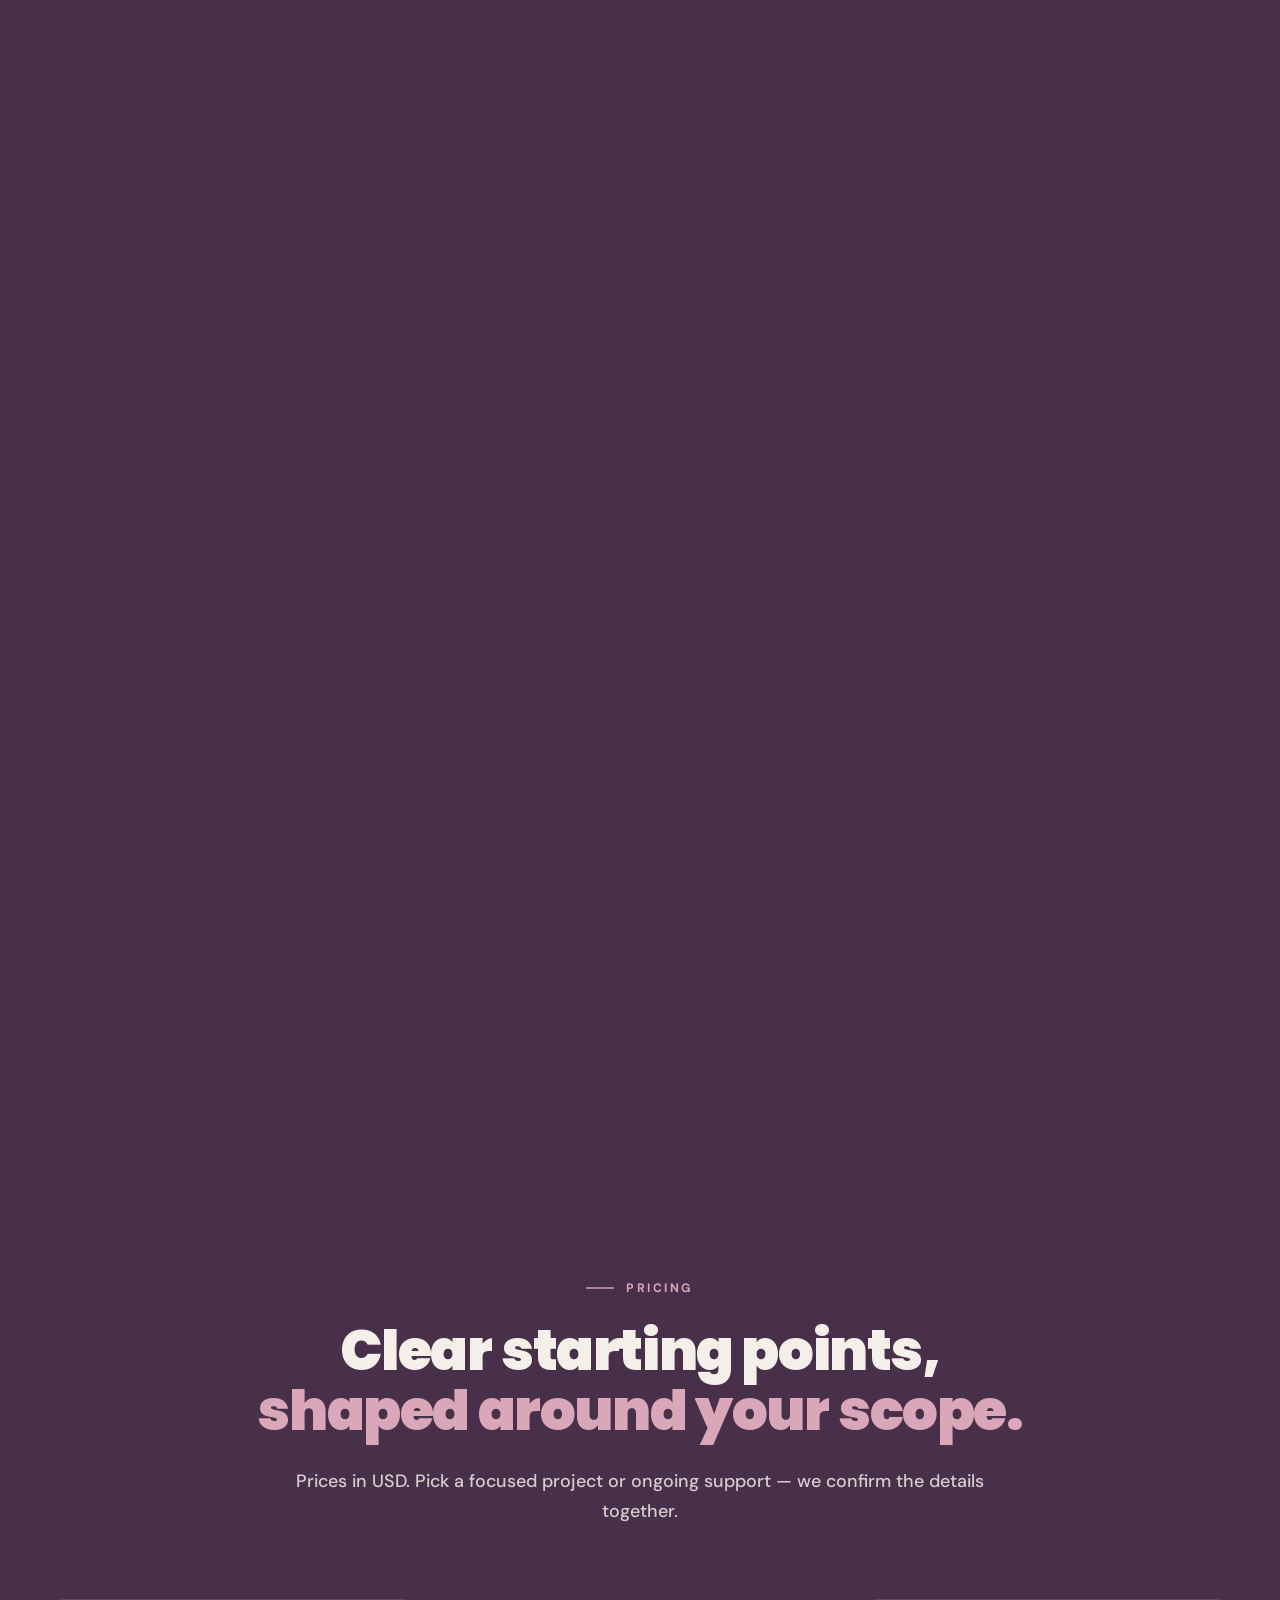
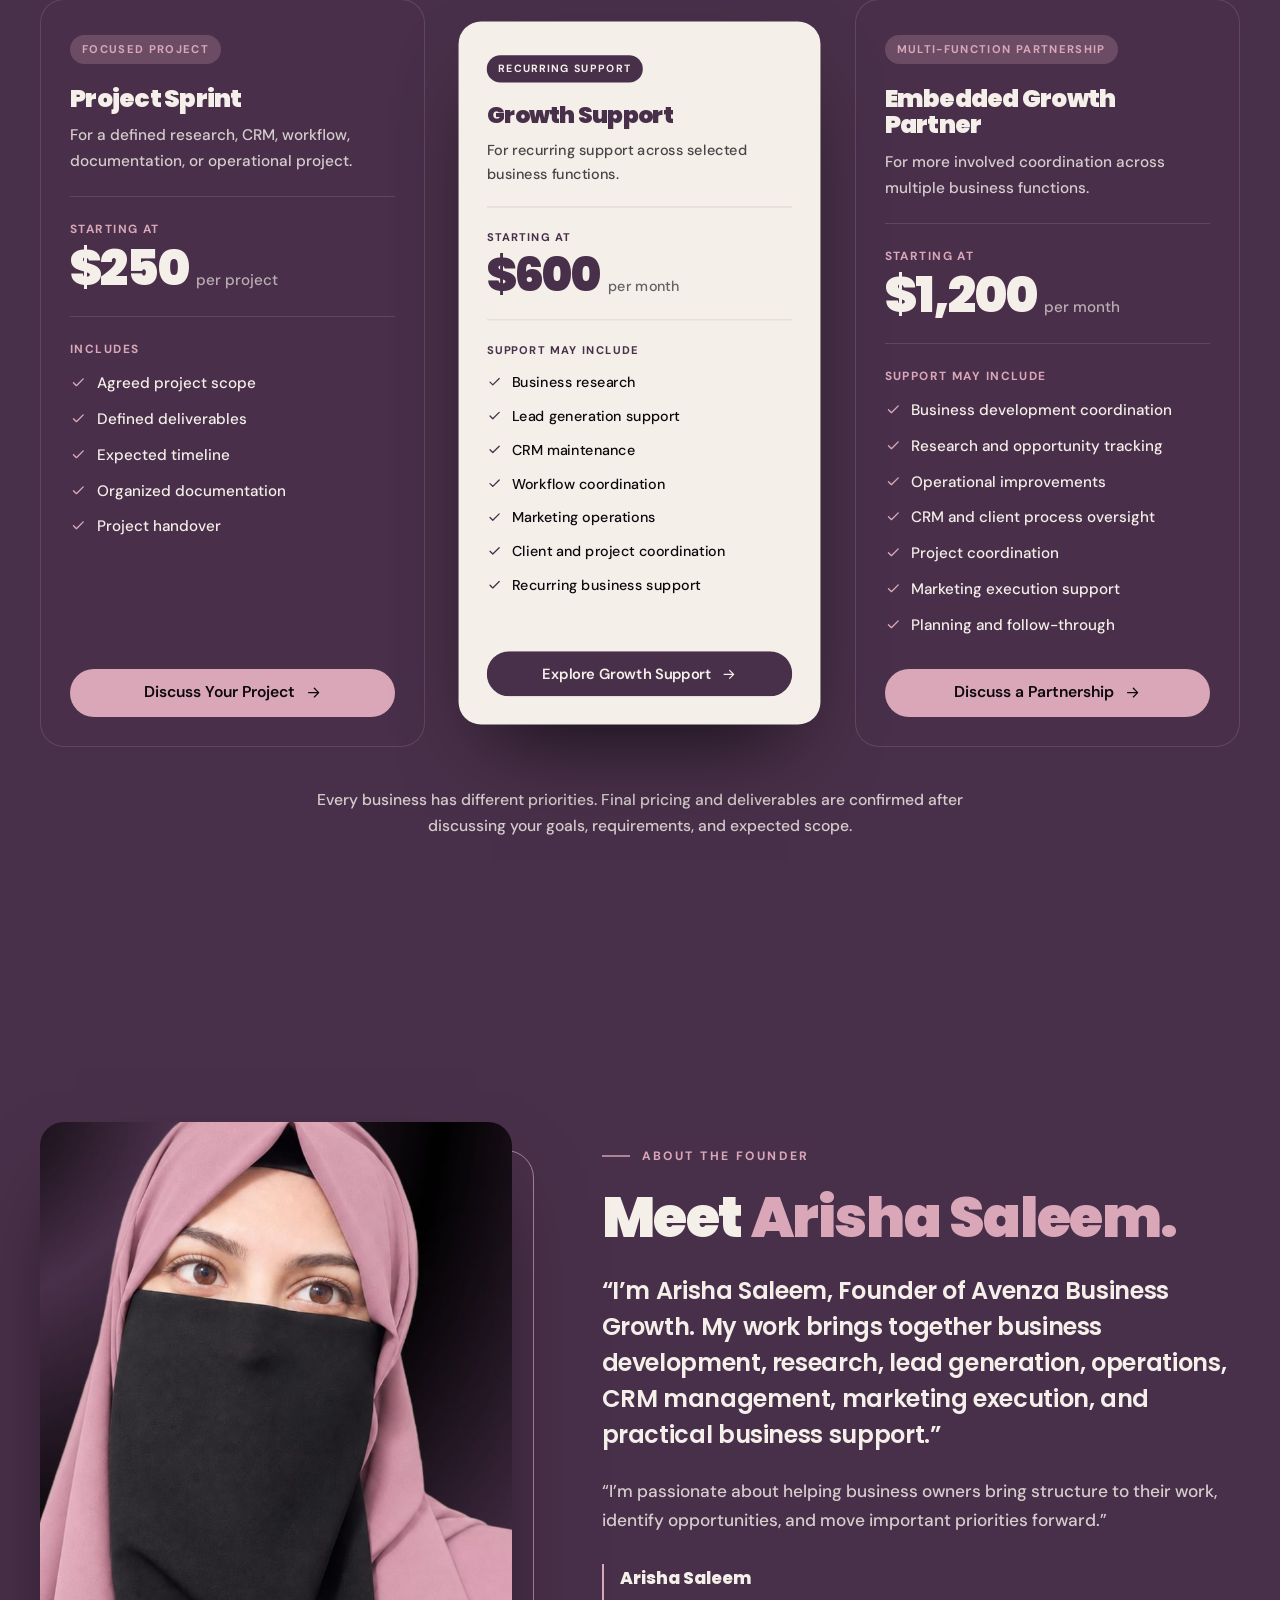
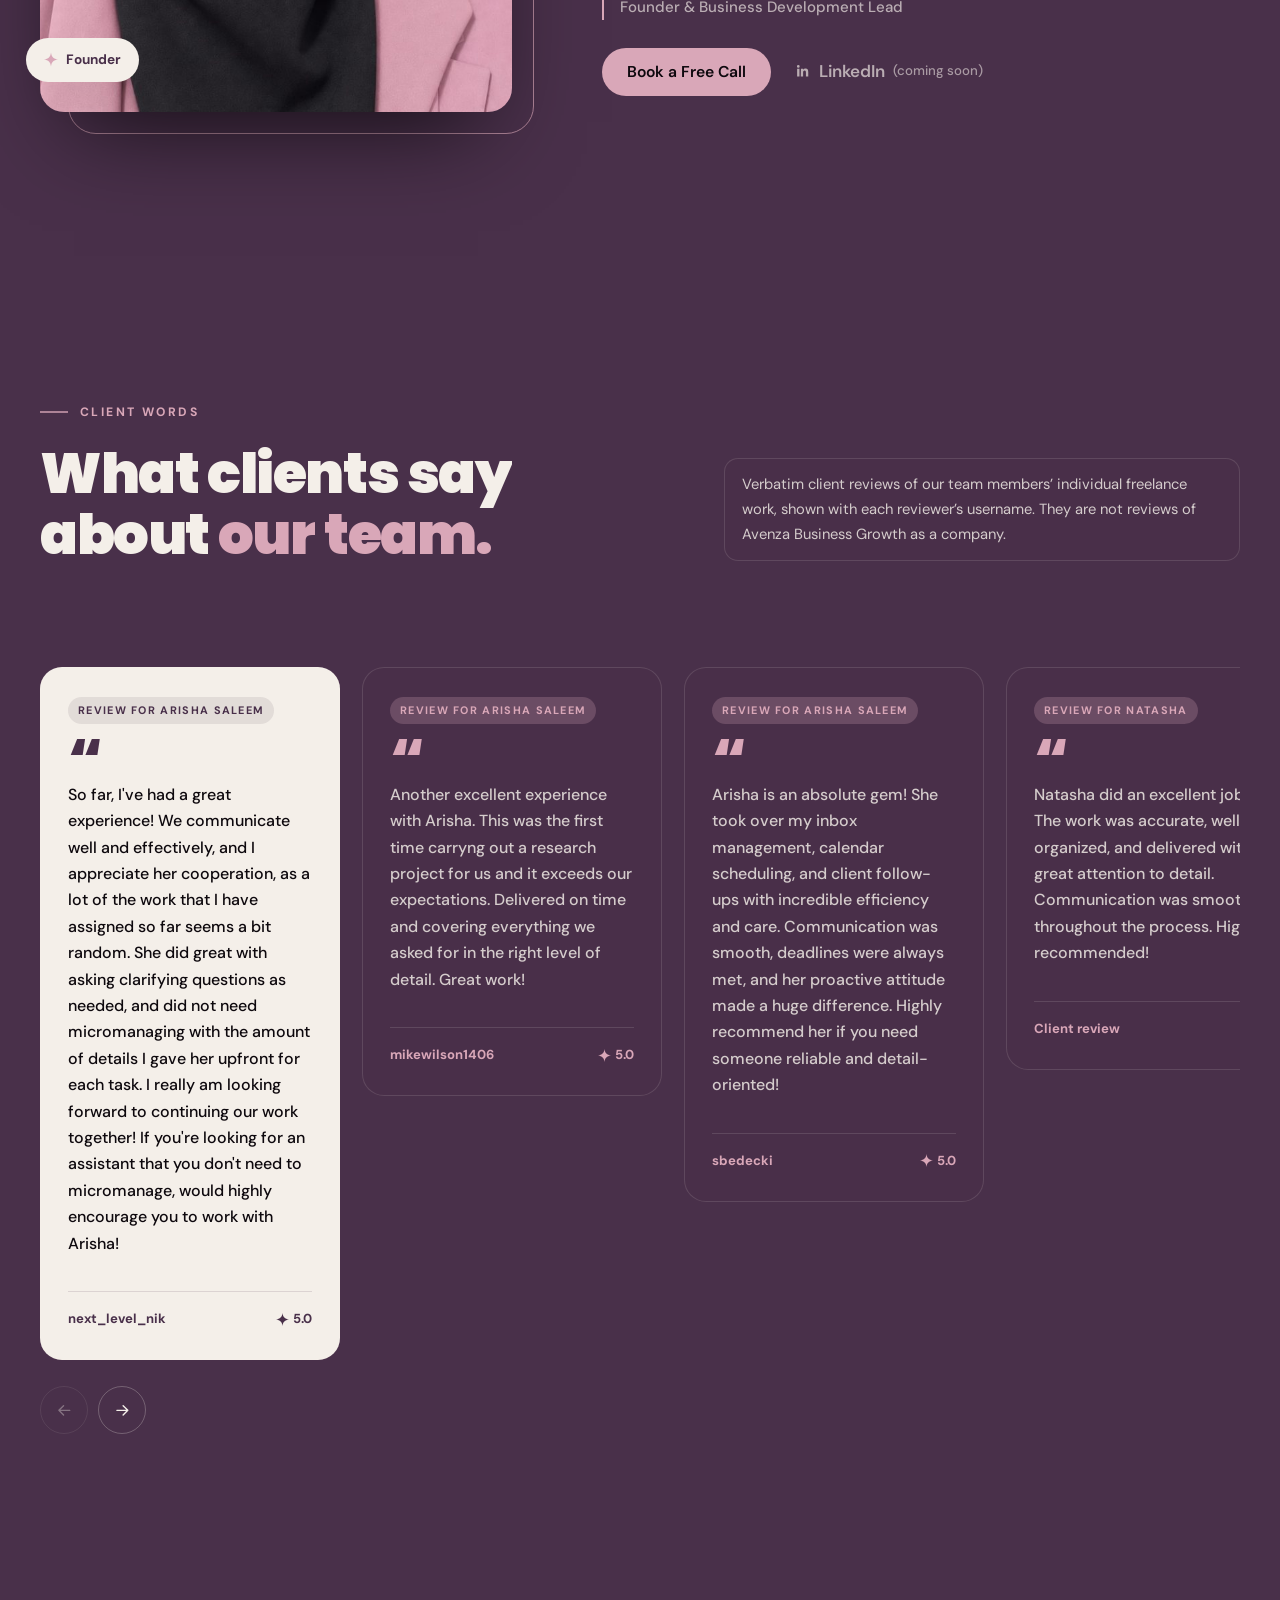
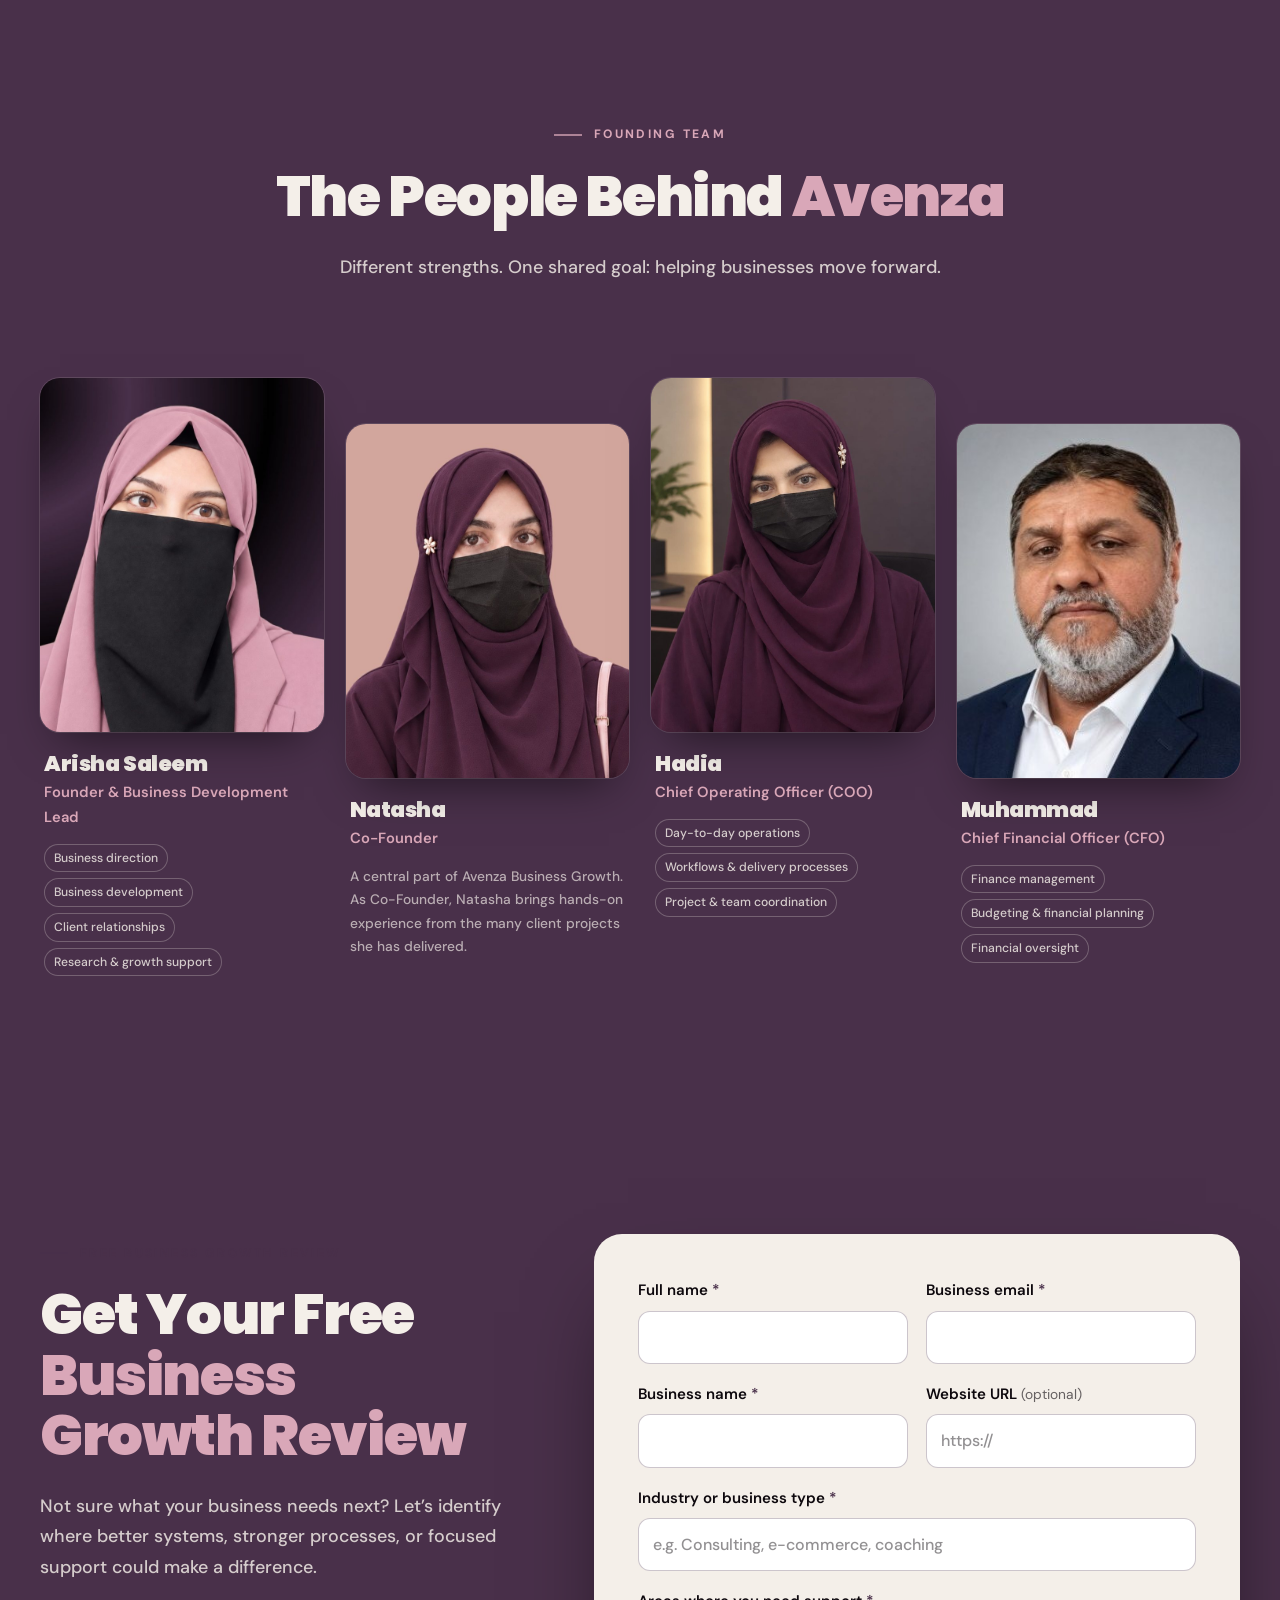
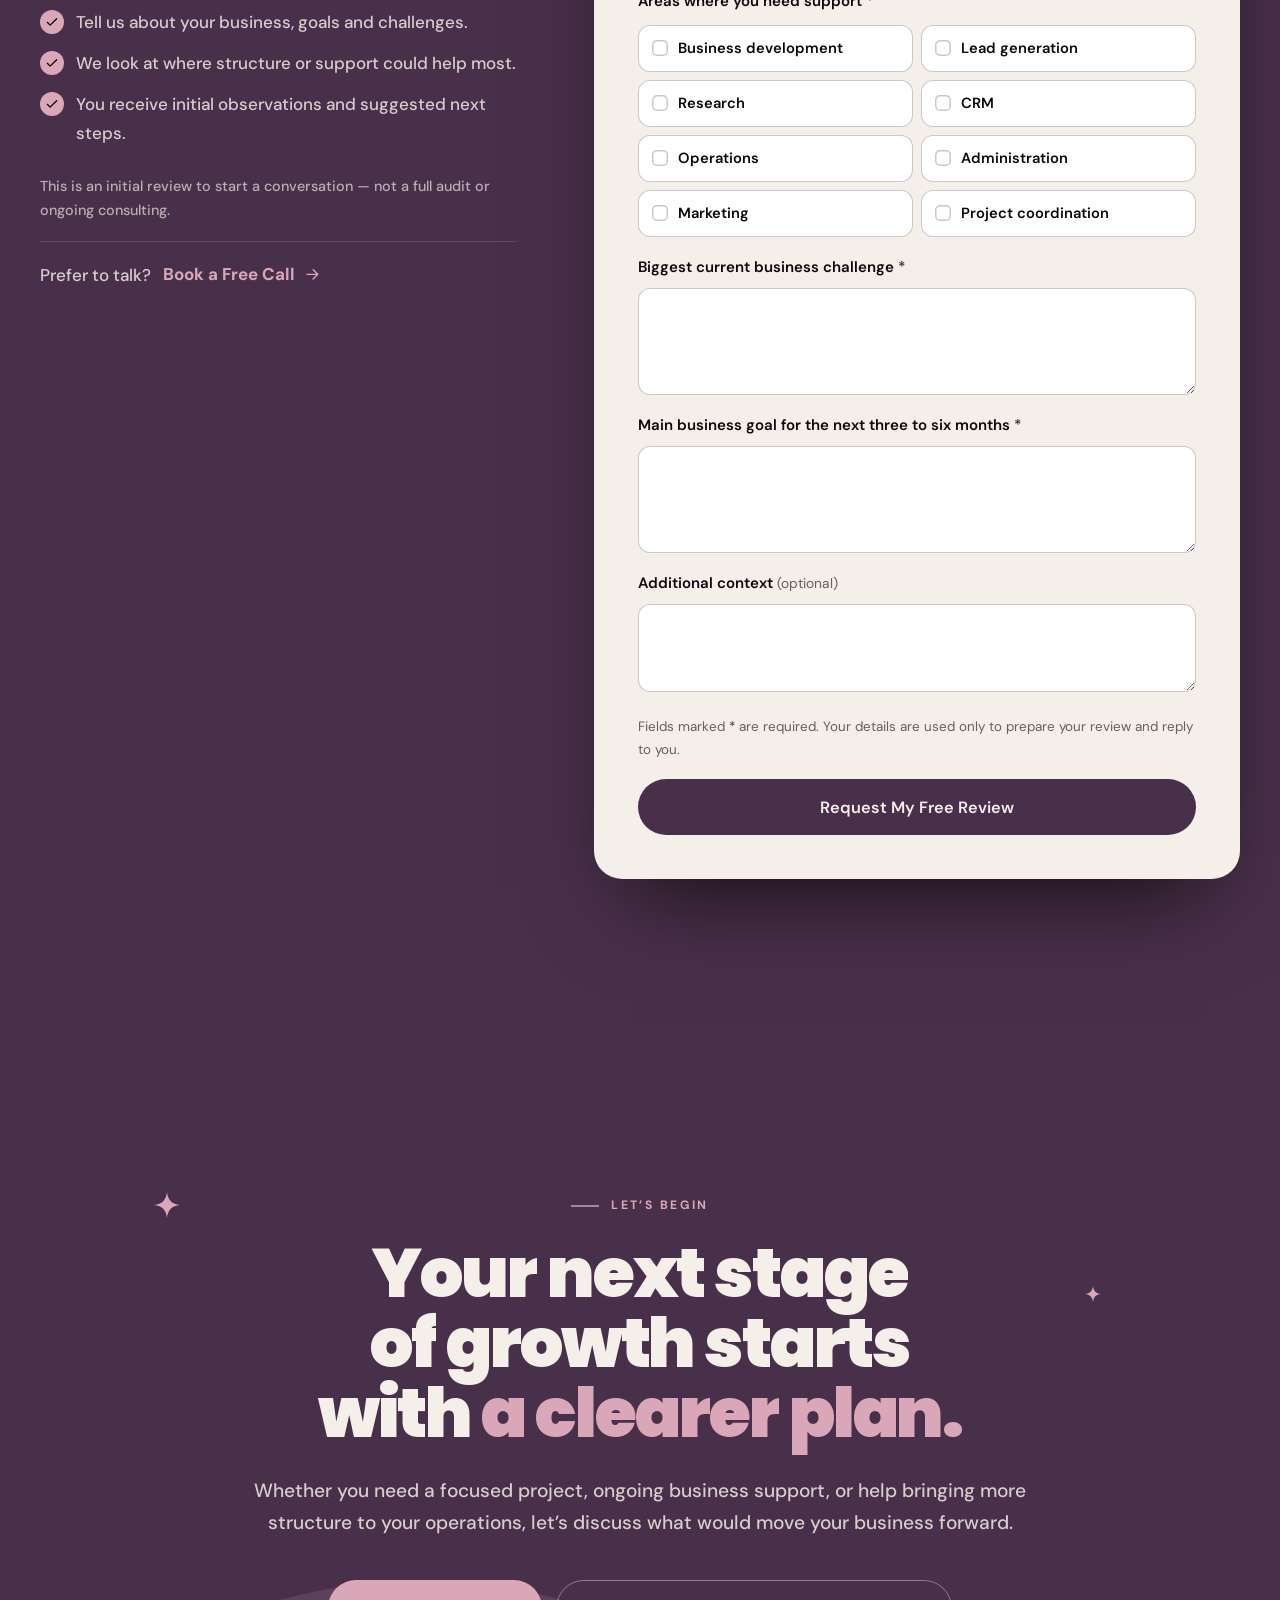
==== commit 5b9f55f1: "Prepare site for avenzabusinessgrowth.com launch - Canonical URL, og:url and absolute og:image for t" ====
--- a/index.html
+++ b/index.html
@@ -9,7 +9,14 @@
   <meta property="og:type" content="website">
   <meta property="og:title" content="Avenza Business Growth | Business Development, Operations &amp; Growth Support">
   <meta property="og:description" content="Practical business development, lead generation, operations, CRM, research, and growth support for entrepreneurs and growing businesses.">
-  <meta property="og:image" content="assets/brand/avenza-logo-inverted-plum.svg">
+  <link rel="canonical" href="https://avenzabusinessgrowth.com/">
+  <meta property="og:url" content="https://avenzabusinessgrowth.com/">
+  <meta property="og:site_name" content="Avenza Business Growth">
+  <meta property="og:image" content="https://avenzabusinessgrowth.com/public/images/og-image.jpg">
+  <meta property="og:image:width" content="1200">
+  <meta property="og:image:height" content="630">
+  <meta property="og:image:alt" content="Avenza Business Growth: Build a business that’s ready for what’s next.">
+  <meta name="twitter:card" content="summary_large_image">
   <link rel="icon" href="favicon.svg" type="image/svg+xml">
   <link rel="apple-touch-icon" href="assets/brand/favicon.svg">
   <link rel="preconnect" href="https://fonts.googleapis.com">
